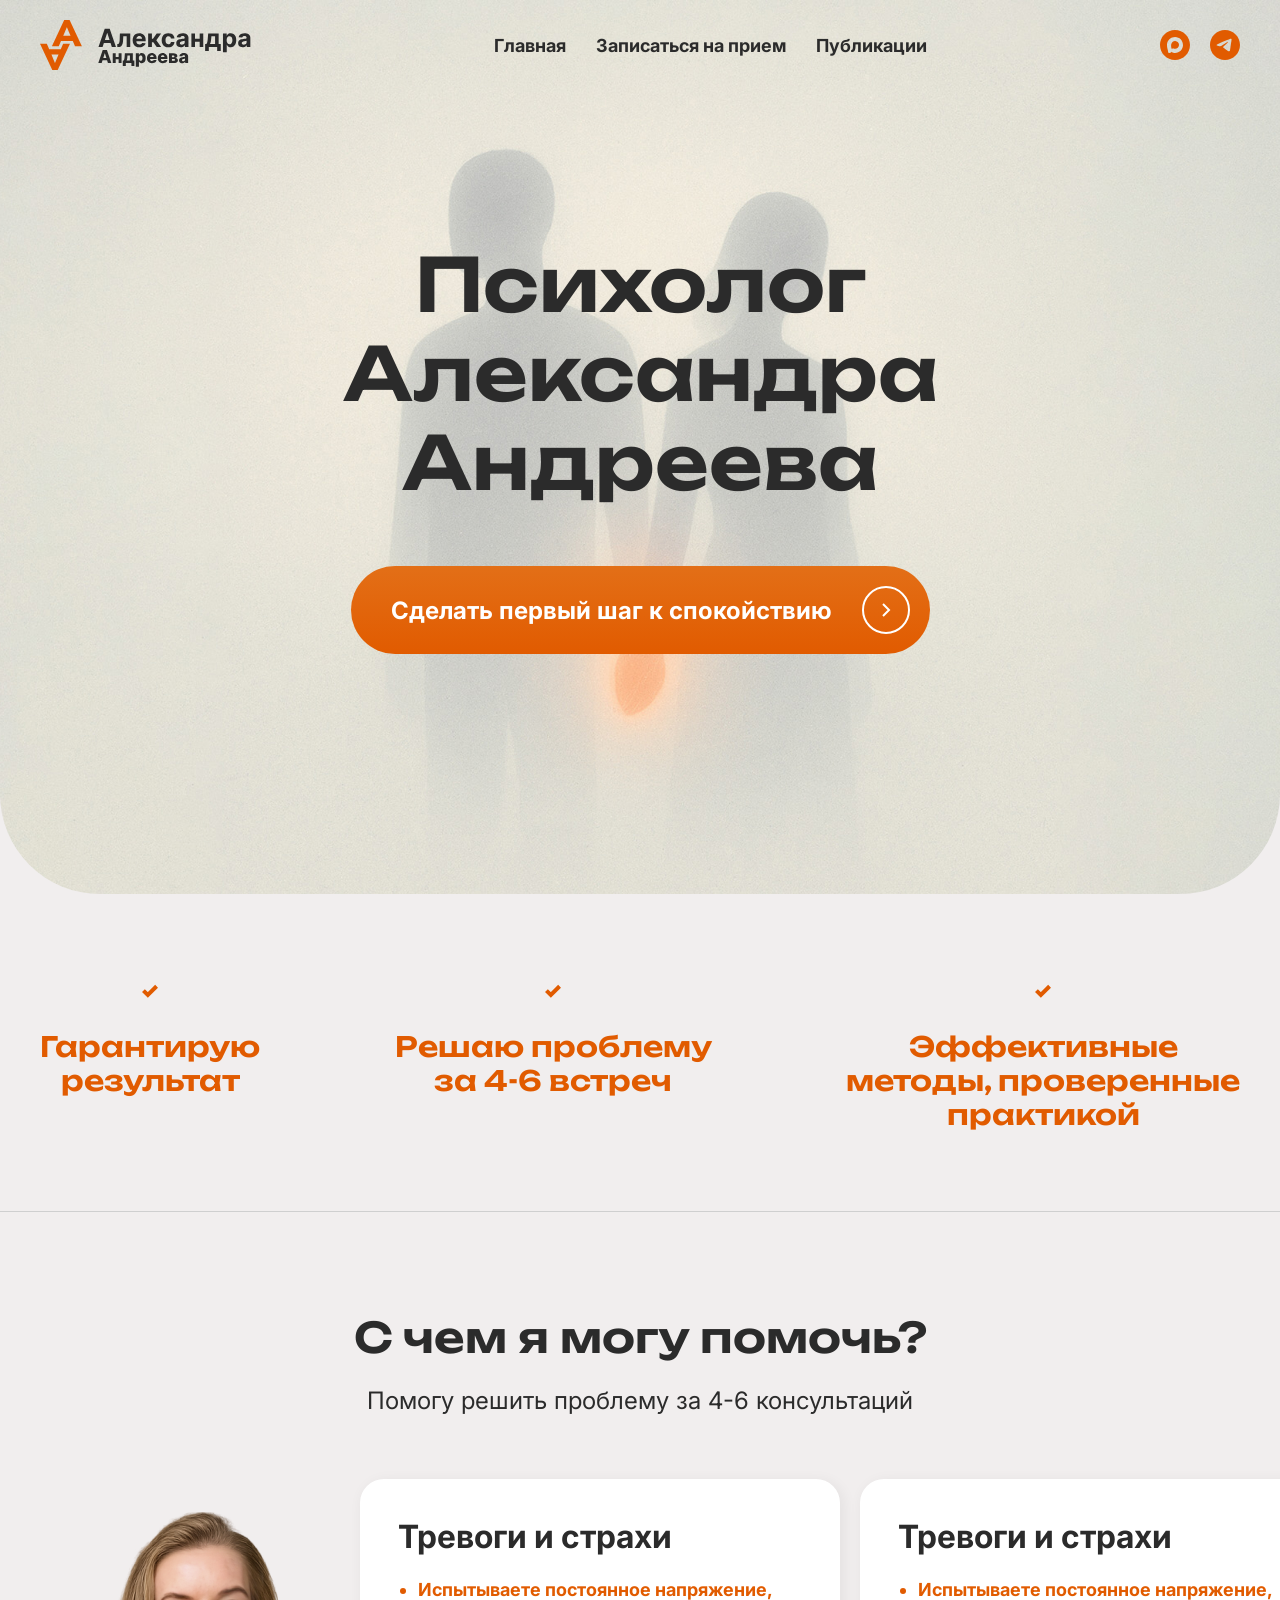
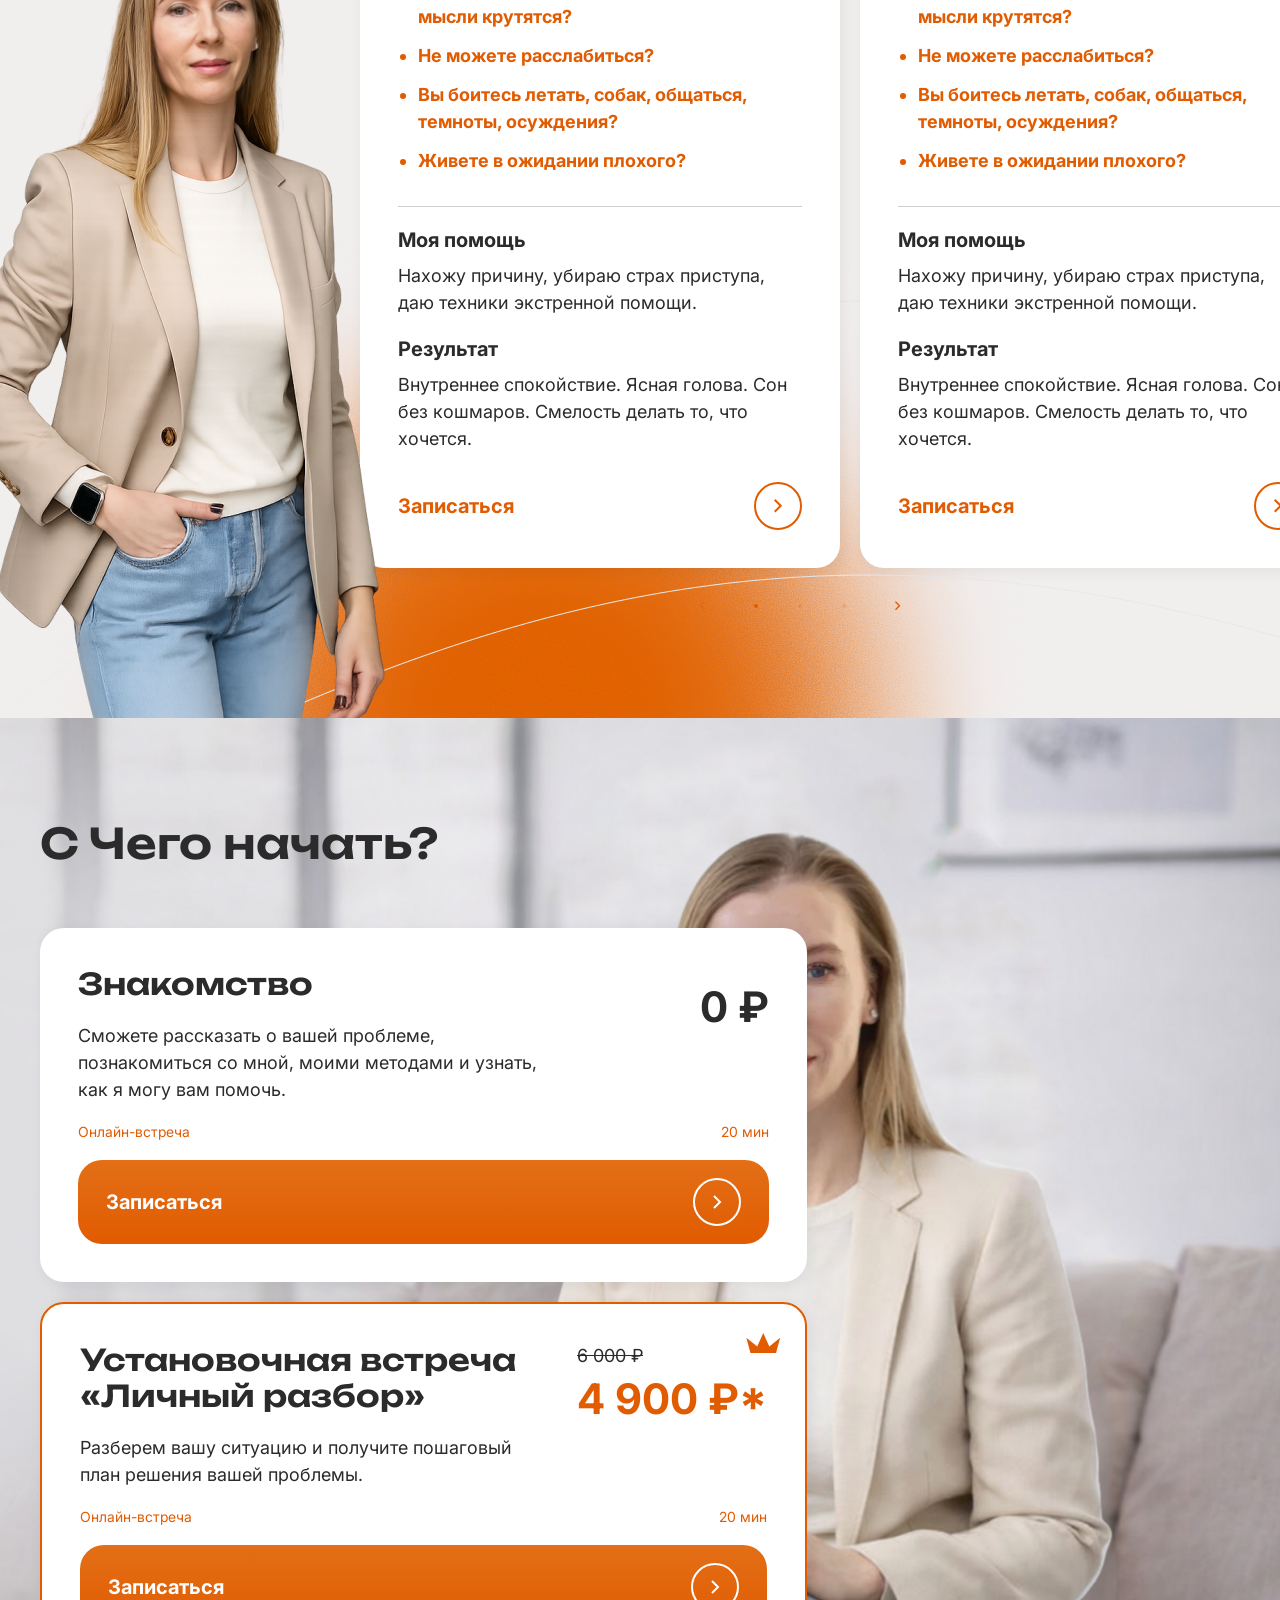
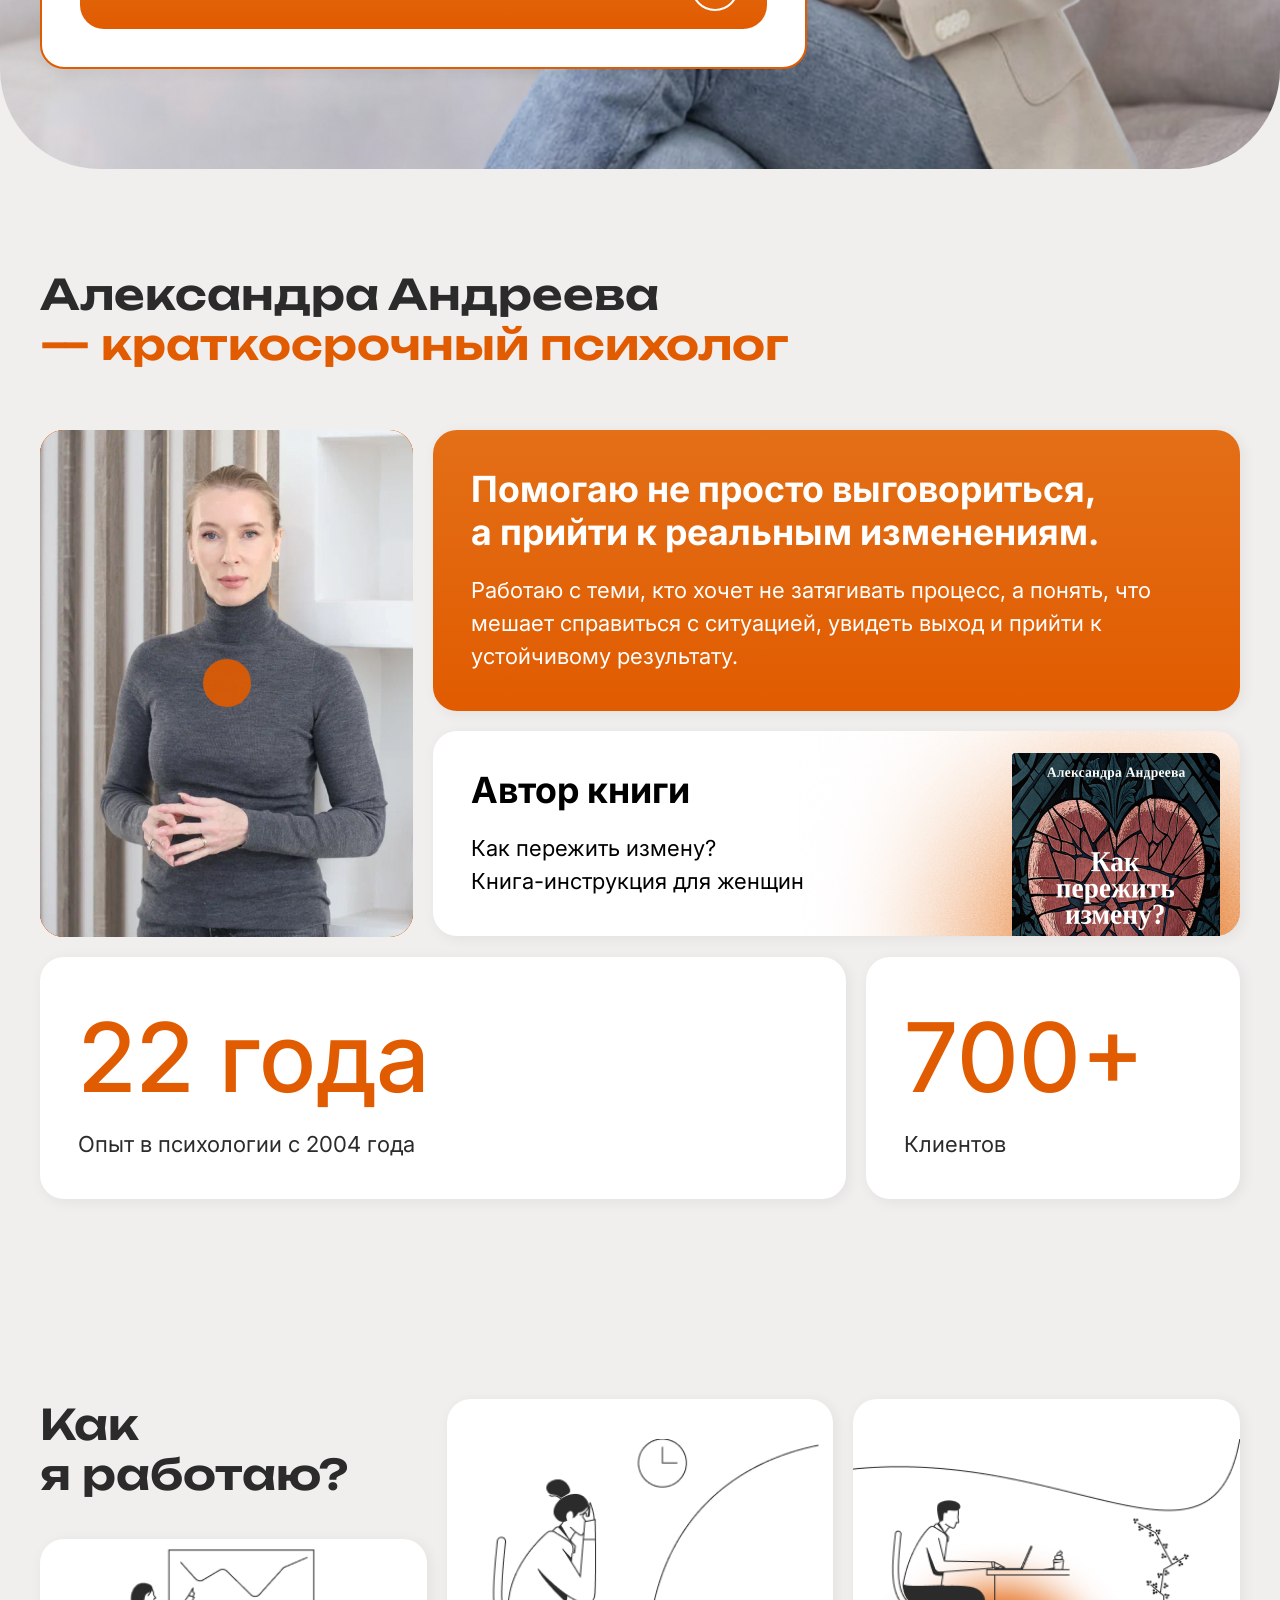
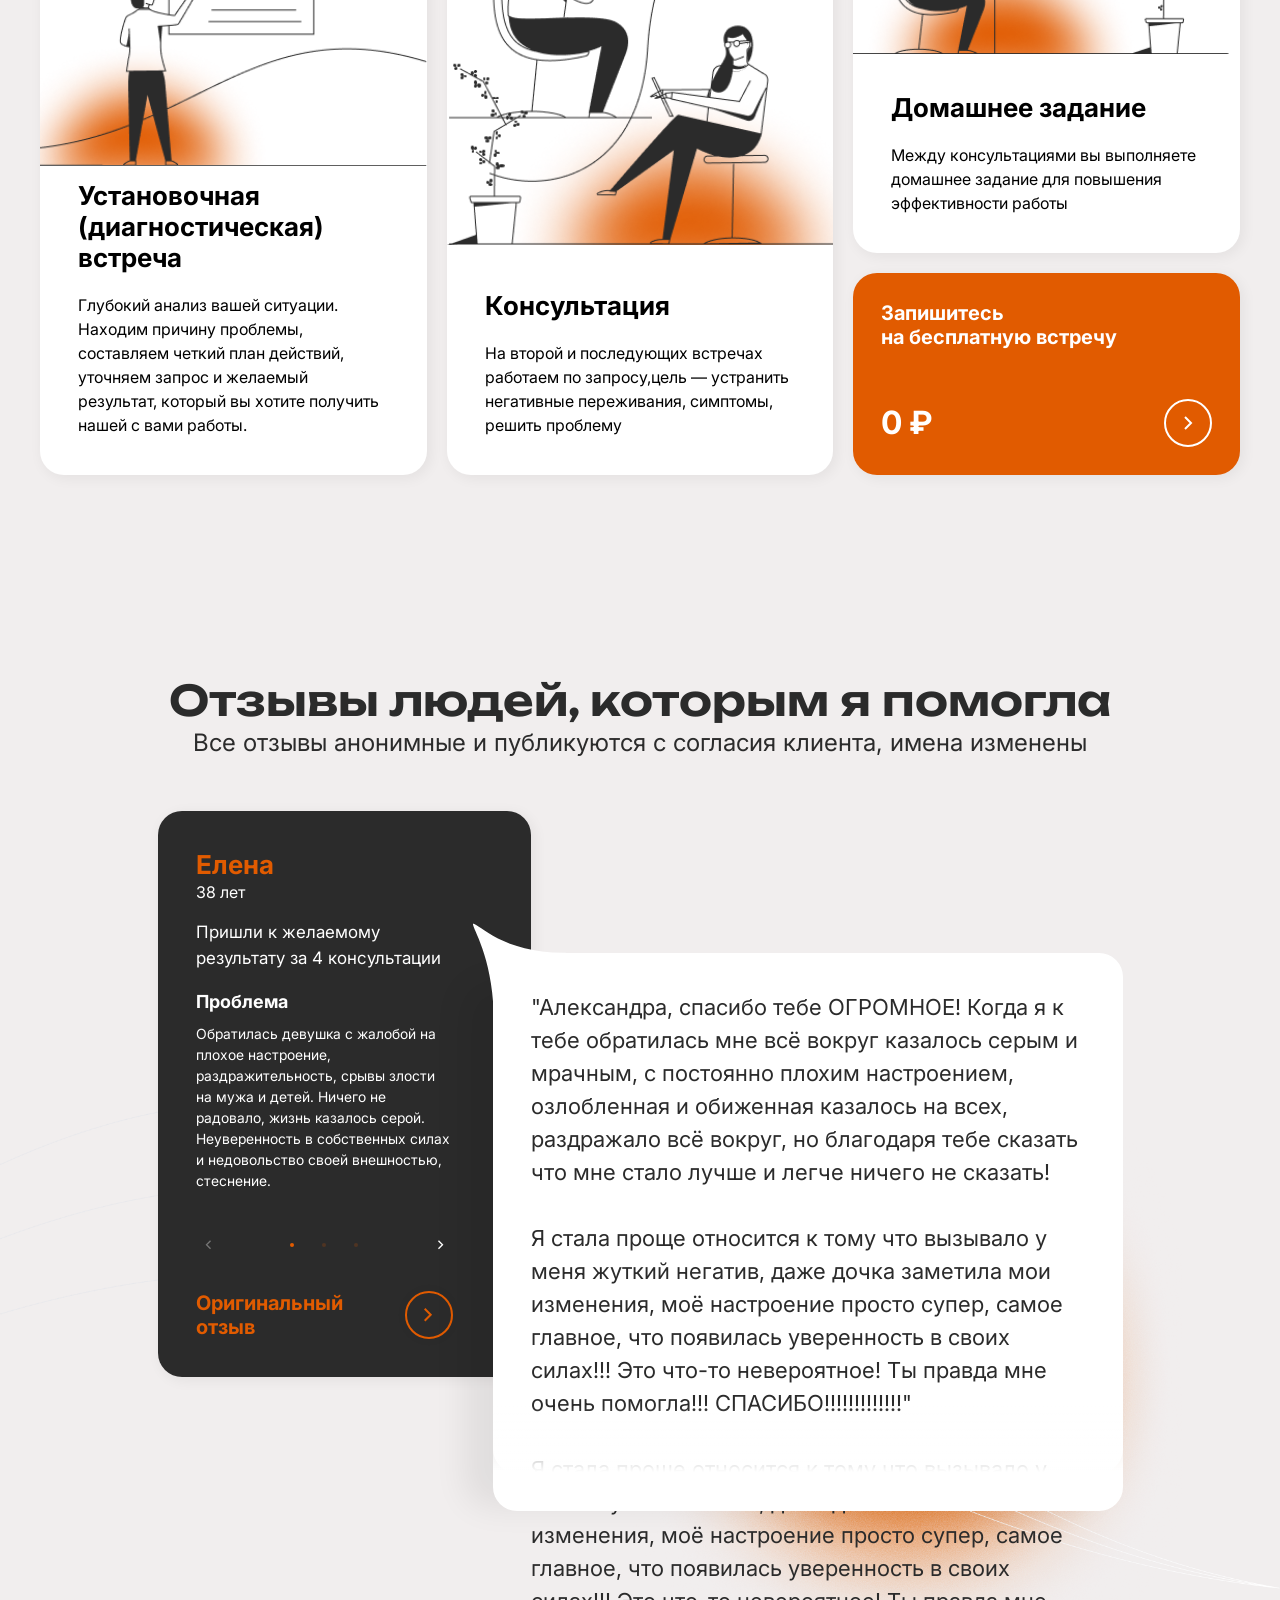
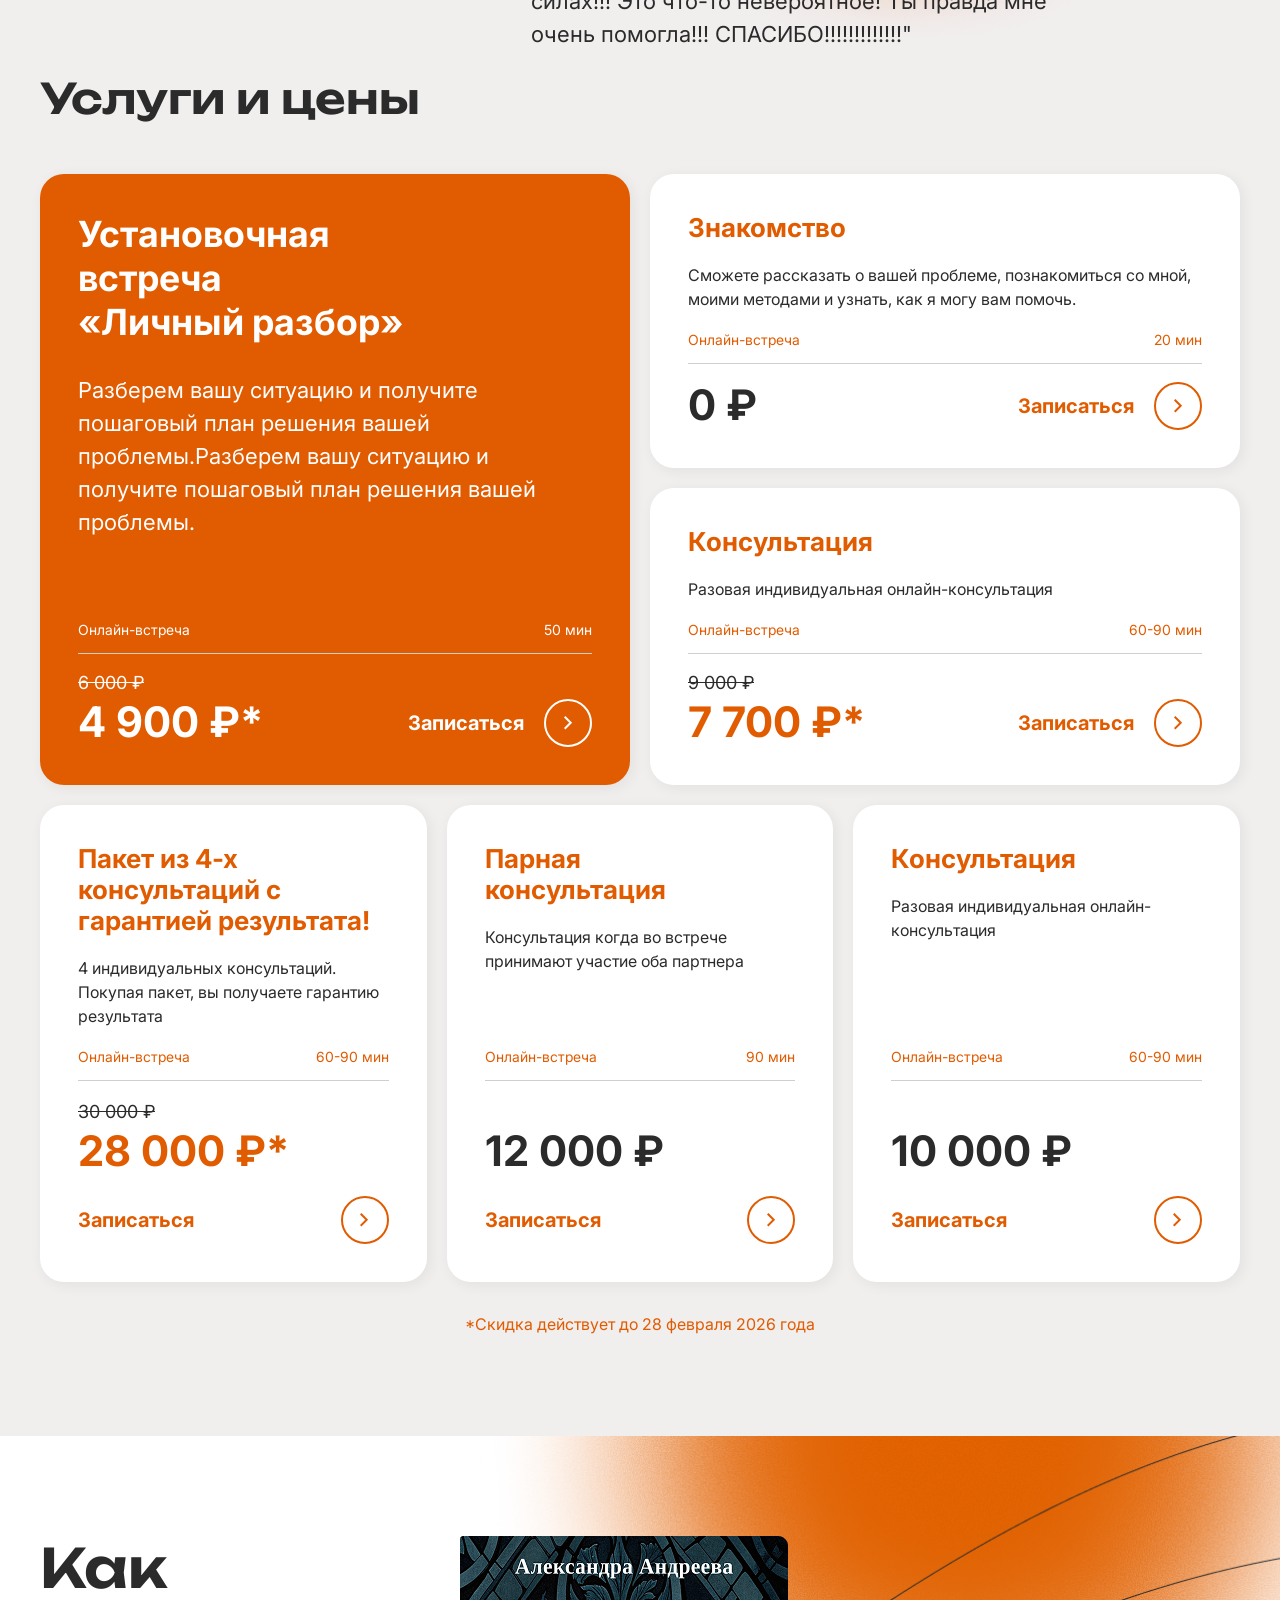
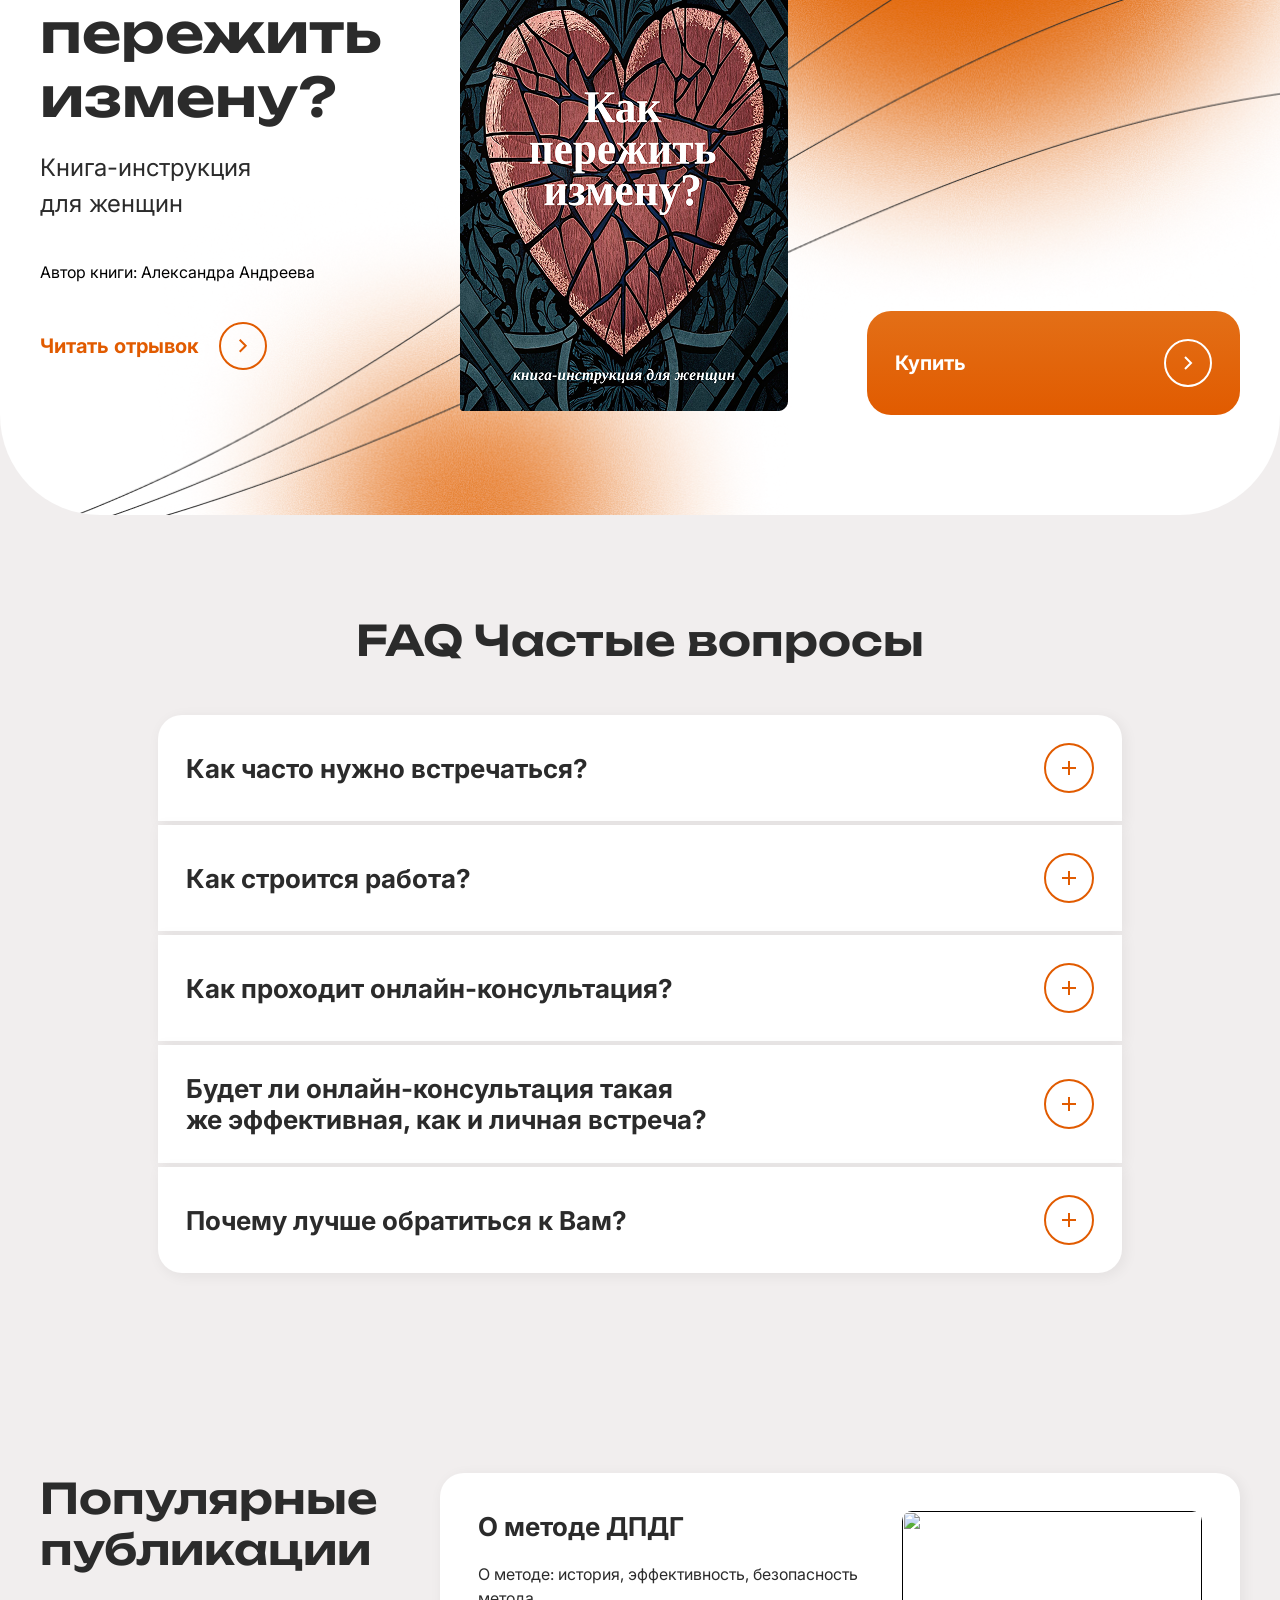
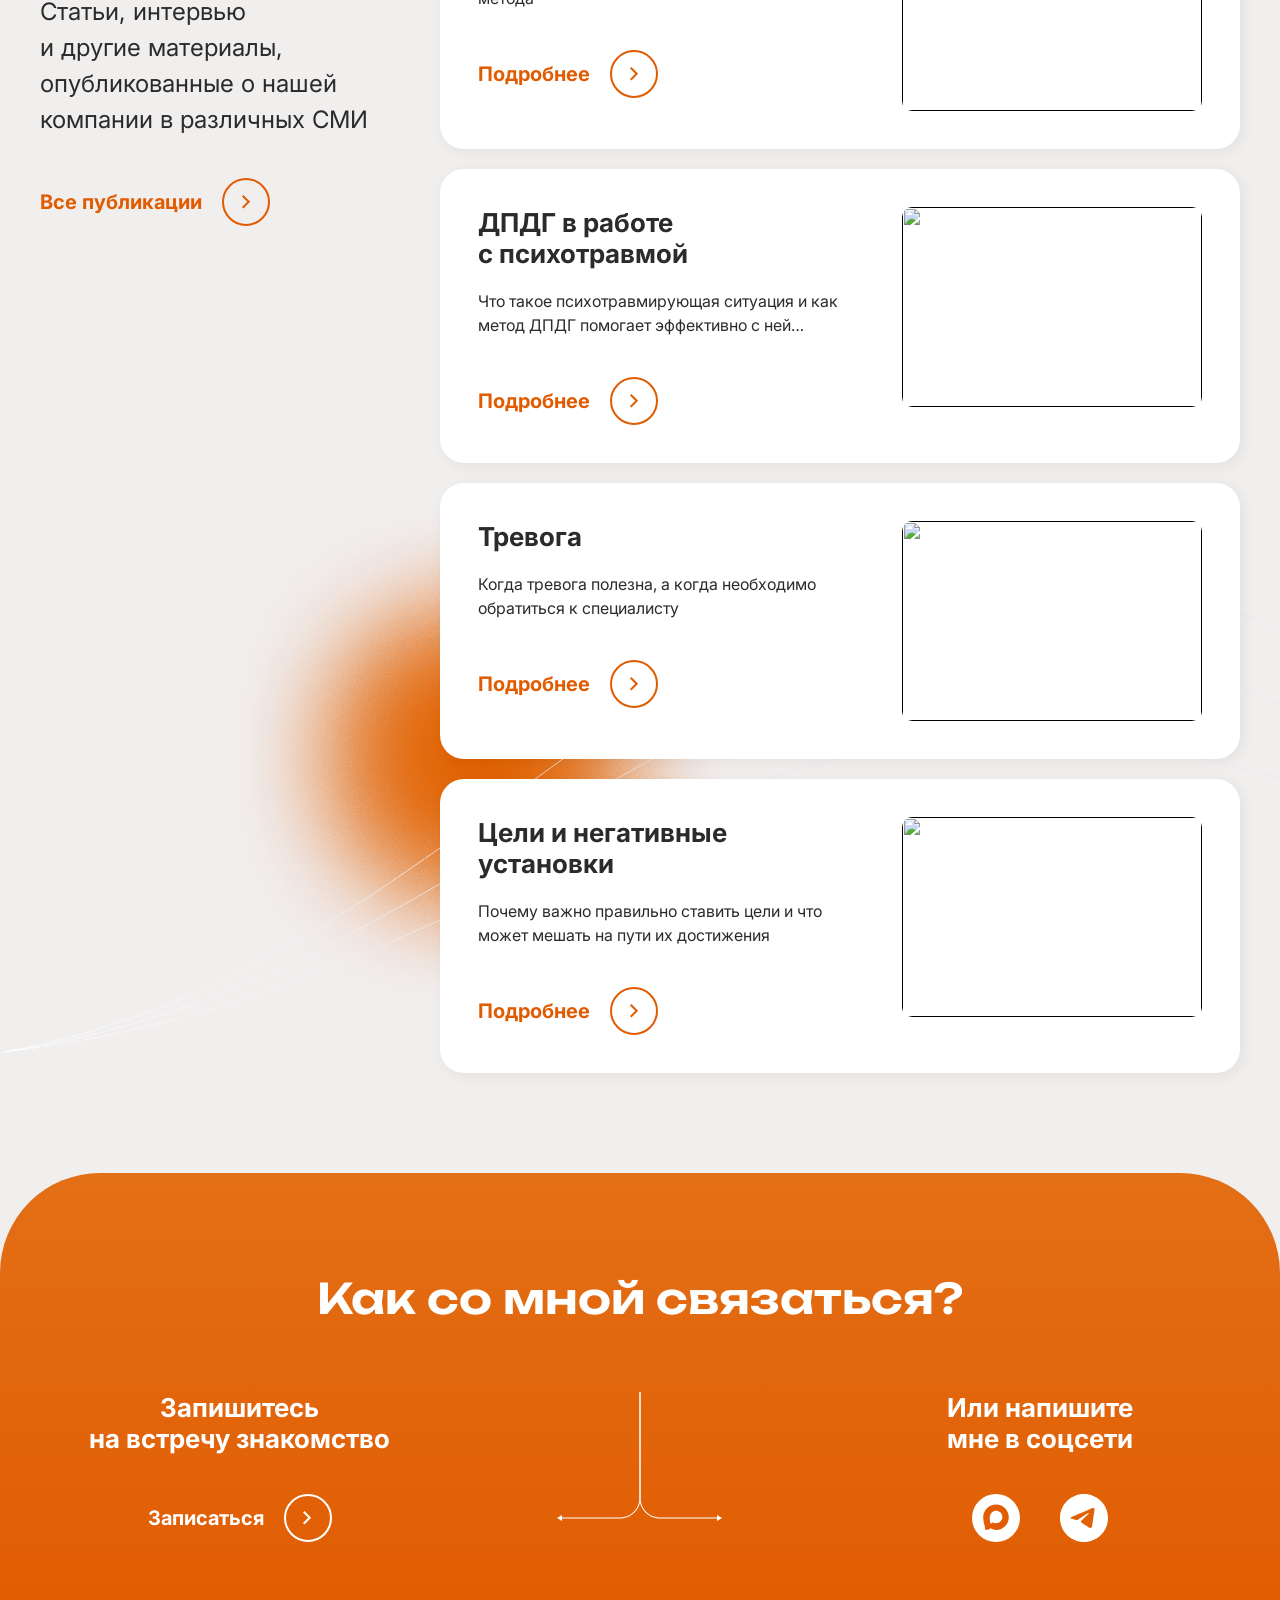
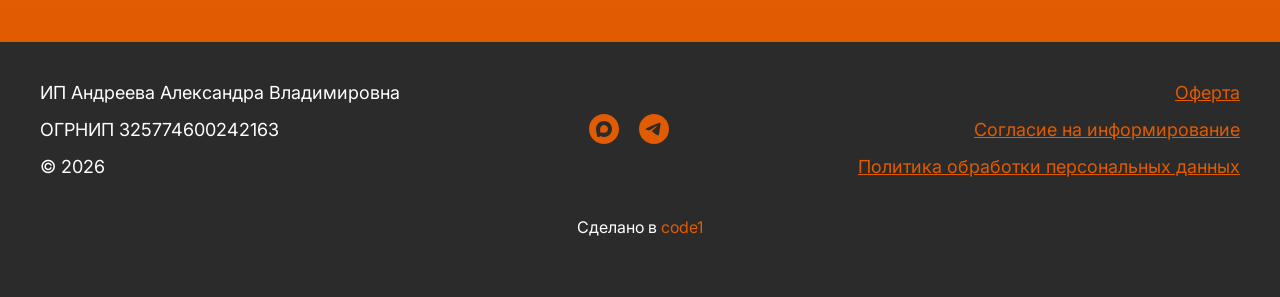
==== index.html @ bd951f54 "!" ====
<!DOCTYPE html>
<html lang="ru">

<head>
    <meta charset="UTF-8">
    <meta name="viewport" content="width=device-width, initial-scale=1.0">
    <title>Document</title>

    <link rel="preload" href="./fonts/Inter_18pt-Regular.woff2" as="font" type="font/woff2" crossorigin>
    <link rel="preload" href="./fonts/Inter_18pt-Medium.woff2" as="font" type="font/woff2" crossorigin>
    <link rel="preload" href="./fonts/Inter_18pt-Bold.woff2" as="font" type="font/woff2" crossorigin>
    <link rel="preload" href="./fonts/Inter_18pt-ExtraBold.woff2" as="font" type="font/woff2" crossorigin>
    <link rel="preload" href="./fonts/Unbounded-SemiBold.woff2" as="font" type="font/woff2" crossorigin>
    <link rel="stylesheet"
        href="https://cdnjs.cloudflare.com/ajax/libs/overlayscrollbars/2.12.0/styles/overlayscrollbars.min.css"
        integrity="sha512-2WP3kcyJFX2VpAZsV7UOpbLjGS62iunKpT+kgn72tzNGnP7mSGoVl1u5AWzi59xeOaY+N62Cldi4qNR1Ug1NQg=="
        crossorigin="anonymous" referrerpolicy="no-referrer" />
    <link rel="stylesheet" href="./css/swiper-bundle.css">
    <link rel="stylesheet" href="./css/plyr.css">
    <link rel="stylesheet" href="./css/main.min.css">

</head>

<body>
    <header class="header">
        <div class="container">
            <div class="header__wrapper">
                <a href="/" class="header__logo">
                    <img src="./img/logo.svg" alt="">
                </a>
                <nav class="header__nav">
                    <a href="" class="nav-link">Главная</a>
                    <a href="" class="nav-link">Записаться на прием</a>
                    <a href="" class="nav-link">Публикации</a>
                </nav>
                <div class="header__socials">
                    <a href="#" class="header__social" name="max">
                        <svg width="30" height="30" viewBox="0 0 30 30" fill="none" xmlns="http://www.w3.org/2000/svg">
                            <path
                                d="M15 0C23.2843 0 30 6.71573 30 15C30 23.2843 23.2843 30 15 30C6.71573 30 0 23.2843 0 15C0 6.71573 6.71573 0 15 0ZM15.1309 7C10.7202 7.00003 7.00021 10.4243 7 14.9775C7 16.8871 7.3485 18.2017 7.66211 19.3828C7.91811 20.347 8.15131 21.2226 8.15137 22.2617C8.25779 23.5884 10.5804 22.9065 11.4883 21.9346C11.5562 21.8619 11.668 21.8468 11.749 21.9043C12.9281 22.7423 13.6619 22.9561 15.1729 22.9561C19.4317 22.9559 22.9998 19.4527 23 15.0225C23 10.592 19.5417 7 15.1309 7ZM15.2549 10.9482C17.4036 11.0615 19.1212 12.9463 19.0088 15.1035C18.8962 17.2609 16.9917 18.9491 14.8428 18.8359C14.1894 18.8015 13.5967 18.5605 13.0732 18.2393C12.9992 18.1938 12.903 18.2039 12.8398 18.2637C12.5039 18.5816 12.0424 18.9359 11.8506 18.8867C11.3982 18.7706 10.8697 16.4679 11.168 14.5781C11.5282 12.296 13.1617 10.838 15.2549 10.9482Z"
                                fill="#E15B00" />
                        </svg>

                    </a>
                    <a href="#" class="header__social" name="telegram">
                        <svg width="30" height="30" viewBox="0 0 30 30" fill="none" xmlns="http://www.w3.org/2000/svg">
                            <g clip-path="url(#clip0_163_49)">
                                <path fill-rule="evenodd" clip-rule="evenodd"
                                    d="M15 30C23.2842 30 30 23.2842 30 15C30 6.7158 23.2842 0 15 0C6.7158 0 0 6.7158 0 15C0 23.2842 6.7158 30 15 30ZM21.5931 9.5832C21.7089 8.2692 20.3211 8.8104 20.3211 8.8104C19.2966 9.2346 18.24 9.6654 17.172 10.101C13.86 11.4519 10.4388 12.8475 7.5243 14.2212C5.9439 14.8008 6.8691 15.3804 6.8691 15.3804L9.3744 16.1535C10.5309 16.5015 11.1474 16.1148 11.1474 16.1148L16.5438 12.4434C18.471 11.1294 18.0084 12.2115 17.5458 12.6753L13.4988 16.5399C12.882 17.0811 13.1904 17.5449 13.4601 17.7768C14.2251 18.4515 16.1061 19.686 16.9272 20.2248C17.1408 20.3649 17.2827 20.4582 17.3148 20.4822C17.5074 20.6367 18.5481 21.3324 19.242 21.1779C19.9359 21.0231 20.013 20.1342 20.013 20.1342L20.9379 14.0664C21.0765 13.0131 21.2358 12.0006 21.363 11.1918C21.483 10.428 21.5745 9.8463 21.5931 9.5832Z"
                                    fill="#E15B00" />
                            </g>
                            <defs>
                                <clipPath id="clip0_163_49">
                                    <rect width="30" height="30" fill="white" />
                                </clipPath>
                            </defs>
                        </svg>

                    </a>
                </div>
            </div>
        </div>
    </header>
    <main class="main">
        <section class="main-screen">
            <div class="main-screen__video">
                <video autoplay muted loop playsinline poster="./img/main-video-poster.jpg">
                    <source src="./files/large.mp4" type="video/mp4">
                    Ваш браузер не поддерживает HTML5 видео.
                </video>
            </div>
            <div class="container">
                <div class="main-screen__wrapper">
                    <h1>
                        Психолог <br>Александра <br>Андреева
                    </h1>
                    <a href="#" class="btn">
                        <span>Сделать первый шаг к спокойствию</span>
                        <span class="btn-ico">
                            <svg width="48" height="48" viewBox="0 0 48 48" fill="none"
                                xmlns="http://www.w3.org/2000/svg">
                                <rect x="1" y="1" width="46" height="46" rx="23" stroke="white" stroke-width="2" />
                                <path d="M21 18L27 24L21 30" stroke="white" stroke-width="2" />
                            </svg>

                        </span>
                    </a>
                </div>
            </div>
        </section>
        <section class="advantages">
            <div class="container">
                <ul class="advantages-list">
                    <li class="list-item">
                        Гарантирую <br>результат
                    </li>
                    <li class="list-item">
                        Решаю проблему <br>за 4-6 встреч
                    </li>
                    <li class="list-item">
                        Эффективные <br>методы, проверенные <br> практикой
                    </li>
                </ul>
            </div>
        </section>
        <section class="help-with">
            <div class="container">
                <h2 class="section-title">С чем я могу помочь?</h2>
                <span class="section-descr">Помогу решить проблему за 4-6 консультаций</span>
                <div class="cards-slider swiper">
                    <div class="help-with__image">
                        <img src="./img/help-with-image.png" alt="">
                    </div>
                    <div class="swiper-wrapper">
                        <div class="swiper-slide cards-slide">
                            <h4 class="cards-slide__title">Тревоги и страхи</h4>
                            <ul class="cards-slide__list">
                                <li class="list-item">Испытываете постоянное напряжение, мысли крутятся?</li>
                                <li class="list-item">Не можете расслабиться?</li>
                                <li class="list-item">Вы боитесь летать, собак, общаться, темноты, осуждения?</li>
                                <li class="list-item">Живете в ожидании плохого?</li>
                            </ul>
                            <div class="cards-slide__bottom">
                                <div>
                                    <h5 class="cards-slide__subtitle">Моя помощь</h5>
                                    <p>Нахожу причину, убираю страх приступа, даю техники экстренной помощи.</p>
                                </div>
                                <div>
                                    <h5 class="cards-slide__subtitle">Результат</h5>
                                    <p>Внутреннее спокойствие. Ясная голова. Сон без кошмаров. Смелость делать то, что
                                        хочется.
                                    </p>
                                </div>
                            </div>
                            <a href="#" class="cards-slide__action">
                                <span>Записаться</span>
                                <span class="ico"><svg width="9" height="14" viewBox="0 0 9 14" fill="none"
                                        xmlns="http://www.w3.org/2000/svg">
                                        <path d="M0.707154 0.707031L6.70715 6.70704L0.707156 12.707" stroke="#E15B00"
                                            stroke-width="2" />
                                    </svg>
                                </span>
                            </a>
                        </div>
                        <div class="swiper-slide cards-slide">
                            <h4 class="cards-slide__title">Тревоги и страхи</h4>
                            <ul class="cards-slide__list">
                                <li class="list-item">Испытываете постоянное напряжение, мысли крутятся?</li>
                                <li class="list-item">Не можете расслабиться?</li>
                                <li class="list-item">Вы боитесь летать, собак, общаться, темноты, осуждения?</li>
                                <li class="list-item">Живете в ожидании плохого?</li>
                            </ul>
                            <div class="cards-slide__bottom">
                                <div>
                                    <h5 class="cards-slide__subtitle">Моя помощь</h5>
                                    <p>Нахожу причину, убираю страх приступа, даю техники экстренной помощи.</p>
                                </div>
                                <div>
                                    <h5 class="cards-slide__subtitle">Результат</h5>
                                    <p>Внутреннее спокойствие. Ясная голова. Сон без кошмаров. Смелость делать то, что
                                        хочется.
                                    </p>
                                </div>
                            </div>
                            <a href="#" class="cards-slide__action">
                                <span>Записаться</span>
                                <span class="ico"><svg width="9" height="14" viewBox="0 0 9 14" fill="none"
                                        xmlns="http://www.w3.org/2000/svg">
                                        <path d="M0.707154 0.707031L6.70715 6.70704L0.707156 12.707" stroke="#E15B00"
                                            stroke-width="2" />
                                    </svg>
                                </span>
                            </a>
                        </div>
                        <div class="swiper-slide cards-slide">
                            <h4 class="cards-slide__title">Тревоги и страхи</h4>
                            <ul class="cards-slide__list">
                                <li class="list-item">Испытываете постоянное напряжение, мысли крутятся?</li>
                                <li class="list-item">Не можете расслабиться?</li>
                                <li class="list-item">Вы боитесь летать, собак, общаться, темноты, осуждения?</li>
                                <li class="list-item">Живете в ожидании плохого?</li>
                            </ul>
                            <div class="cards-slide__bottom">
                                <div>
                                    <h5 class="cards-slide__subtitle">Моя помощь</h5>
                                    <p>Нахожу причину, убираю страх приступа, даю техники экстренной помощи.</p>
                                </div>
                                <div>
                                    <h5 class="cards-slide__subtitle">Результат</h5>
                                    <p>Внутреннее спокойствие. Ясная голова. Сон без кошмаров. Смелость делать то, что
                                        хочется.
                                    </p>
                                </div>
                            </div>
                            <a href="#" class="cards-slide__action">
                                <span>Записаться</span>
                                <span class="ico"><svg width="9" height="14" viewBox="0 0 9 14" fill="none"
                                        xmlns="http://www.w3.org/2000/svg">
                                        <path d="M0.707154 0.707031L6.70715 6.70704L0.707156 12.707" stroke="#E15B00"
                                            stroke-width="2" />
                                    </svg>
                                </span>
                            </a>
                        </div>


                    </div>
                    <div class="cards-nav">
                        <div class="swiper-button-prev"></div>
                        <div class="swiper-pagination"></div>
                        <div class="swiper-button-next"></div>
                    </div>

                </div>
            </div>
        </section>
        <section class="services">
            <div class="container">
                <h2 class="section-title">С Чего начать?</h2>
                <div class="services__blocks">
                    <div class="service">
                        <div class="service__head">
                            <div class="service__content">
                                <h4>Знакомство</h4>
                                <p>
                                    Сможете рассказать о вашей проблеме,<br>
                                    познакомиться со мной, моими методами и узнать, <br>
                                    как я могу вам помочь.
                                </p>
                            </div>
                            <div class="service__price">0 ₽</div>
                        </div>
                        <div class="service__body">
                            <span>Онлайн-встреча</span>
                            <span>20 мин</span>
                        </div>
                        <a href="#" class="btn">
                            <span>Записаться</span>
                            <span class="btn-ico">
                                <svg width="48" height="48" viewBox="0 0 48 48" fill="none"
                                    xmlns="http://www.w3.org/2000/svg">
                                    <rect x="1" y="1" width="46" height="46" rx="23" stroke="white" stroke-width="2">
                                    </rect>
                                    <path d="M21 18L27 24L21 30" stroke="white" stroke-width="2"></path>
                                </svg>
                            </span>
                        </a>
                    </div>

                    <div class="service sale-service">
                        <div class="service__head">
                            <div class="service__content">
                                <h4>Установочная встреча <br> «Личный разбор»</h4>
                                <p>
                                    Разберем вашу ситуацию и получите пошаговый <br> план решения вашей проблемы.
                                </p>
                            </div>
                            <div class="service__price sale-price">
                                <span>6 000 ₽</span>
                                <span>4 900 ₽*</span>
                            </div>
                        </div>
                        <div class="service__body">
                            <span>Онлайн-встреча</span>
                            <span>20 мин</span>
                        </div>
                        <a href="#" class="btn">
                            <span>Записаться</span>
                            <span class="btn-ico">
                                <svg width="48" height="48" viewBox="0 0 48 48" fill="none"
                                    xmlns="http://www.w3.org/2000/svg">
                                    <rect x="1" y="1" width="46" height="46" rx="23" stroke="white" stroke-width="2">
                                    </rect>
                                    <path d="M21 18L27 24L21 30" stroke="white" stroke-width="2"></path>
                                </svg>
                            </span>
                        </a>
                    </div>
                </div>
            </div>
        </section>
        <section class="author-section">
            <div class="container">
                <h2 class="section-title">
                    Александра Андреева <br>
                    <span>— краткосрочный психолог</span>
                </h2>
                <div class="author-section__content">
                    <div class="author-section__top">
                        <div class="author-section__top-left">
                            <video id="player" playsinline data-poster="./img/person-video-poster.jpg">
                                <source src="./files/large.mp4" type="video/mp4" />
                            </video>
                        </div>
                        <div class="author-section__top-right">
                            <div class="top-right__block info-card">
                                <h3>Помогаю не просто выговориться, <br>а прийти к реальным изменениям.</h3>
                                <p>Работаю с теми, кто хочет не затягивать процесс, а
                                    понять, что мешает справиться с ситуацией, увидеть выход и прийти к устойчивому
                                    результату.</p>
                            </div>
                            <div class="top-right__block book-card">
                                <h3>Автор книги</h3>
                                <p>Как пережить измену?<br> Книга-инструкция для женщин</p>
                                <div class="book-image">
                                    <img src="./img/book-plate.png" alt="">
                                </div>
                            </div>
                        </div>
                    </div>
                    <div class="author-section__bottom">
                        <div class="bottom-card">
                            <div class="large-num">22 года</div>
                            <div class="descr">Опыт в психологии с 2004 года</div>
                        </div>
                        <div class="bottom-card">
                            <div class="large-num">700+</div>
                            <div class="descr">Клиентов</div>
                        </div>
                    </div>
                </div>
            </div>
        </section>
        <section class="how-it-work">
            <div class="container">
                <div class="how-it-work__wrapper">
                    <div class="coll">
                        <h2 class="section-title">
                            Как <br> я работаю?
                        </h2>
                        <div class="coll-block">
                            <div class="coll-block__image">
                                <img src="./img/coll-image-1.png" alt="">
                            </div>
                            <div class="coll-block__body">
                                <div class="coll-block__title">
                                    Установочная <br> (диагностическая) встреча
                                </div>
                                <div class="coll-block__descr">Глубокий анализ вашей ситуации. Находим причину проблемы,
                                    составляем четкий план действий, уточняем запрос и желаемый результат, который вы
                                    хотите
                                    получить нашей с вами работы.</div>
                            </div>
                        </div>
                    </div>
                    <div class="coll">
                        <div class="coll-block">
                            <div class="coll-block__image">
                                <img src="./img/coll-image-2.png" alt="">
                            </div>
                            <div class="coll-block__body">
                                <div class="coll-block__title">Консультация</div>
                                <div class="coll-block__descr">На второй и последующих встречах работаем по запросу,цель
                                    —
                                    устранить негативные переживания, симптомы, решить проблему </div>
                            </div>
                        </div>
                    </div>
                    <div class="coll">
                        <div class="coll-block">
                            <div class="coll-block__image">
                                <img src="./img/coll-image-3.png" alt="">
                            </div>
                            <div class="coll-block__body">
                                <div class="coll-block__title">Домашнее задание</div>
                                <div class="coll-block__descr">Между консультациями вы выполняете домашнее задание для
                                    повышения эффективности работы</div>
                            </div>
                        </div>

                        <div class="coll-block coll-block__action">
                            <h4>Запишитесь <br> на бесплатную встречу</h4>
                            <div class="action__footer">
                                <div class="num">0 ₽</div>
                                <a href="#" class="action__btn"></a>
                            </div>
                        </div>
                    </div>
                </div>
            </div>
        </section>
        <section class="reviews">
            <div class="container">
                <h2 class="section-title">Отзывы людей, которым я помогла</h2>
                <span class="section-descr">Все отзывы анонимные и публикуются с согласия клиента, имена изменены</span>
                <div class="reviews__content">
                    <div class="reviews-main-slider swiper">
                        <div class="swiper-wrapper">
                            <div class="swiper-slide review-slide">
                                <div class="review-slide__body">
                                    <div class="review-slide__name">Елена</div>
                                    <div class="review-slide__age">38 лет</div>
                                    <div class="review-slide__res">
                                        Пришли к желаемому результату за 4 консультации
                                    </div>
                                    <div class="review-slide__subtitle">Проблема</div>
                                    <div class="review-slide__info">Обратилась девушка с жалобой на плохое настроение,
                                        раздражительность, срывы злости на мужа и детей. Ничего не радовало, жизнь
                                        казалось
                                        серой. Неуверенность в собственных силах и недовольство своей внешностью,
                                        стеснение.
                                    </div>
                                </div>
                                <div class="review-slide__footer">
                                    <span>Оригинальный отзыв</span>
                                    <span class="ico">
                                        <svg width="9" height="14" viewBox="0 0 9 14" fill="none"
                                            xmlns="http://www.w3.org/2000/svg">
                                            <path d="M0.707093 0.707031L6.70709 6.70704L0.707095 12.707"
                                                stroke="#E15B00" stroke-width="2" />
                                        </svg>
                                    </span>
                                </div>
                            </div>
                            <div class="swiper-slide review-slide">
                                <div class="review-slide__body">
                                    <div class="review-slide__name">Елена2</div>
                                    <div class="review-slide__age">382 лет</div>
                                    <div class="review-slide__res">
                                        Пришли к желаемому результату за 13 консультации
                                    </div>
                                    <div class="review-slide__subtitle">Проблема</div>
                                    <div class="review-slide__info">Обратилась девушка с жалобой на плохое настроение,
                                        раздражительность, срывы злости на мужа и детей. Ничего не радовало, жизнь
                                        казалось
                                        серой. Неуверенность в собственныхрой. Неуверенность в собственныхрой.
                                        Неуверенность
                                        в собственныхрой. Неуверенность в собственных силах и недовольство своей
                                        внешностью,
                                        стеснение.
                                    </div>
                                </div>
                                <div class="review-slide__footer">
                                    <span>Оригинальный отзыв</span>
                                    <span class="ico">
                                        <svg width="9" height="14" viewBox="0 0 9 14" fill="none"
                                            xmlns="http://www.w3.org/2000/svg">
                                            <path d="M0.707093 0.707031L6.70709 6.70704L0.707095 12.707"
                                                stroke="#E15B00" stroke-width="2" />
                                        </svg>
                                    </span>
                                </div>
                            </div>
                            <div class="swiper-slide review-slide">
                                <div class="review-slide__body">
                                    <div class="review-slide__name">Елена3</div>
                                    <div class="review-slide__age">1 лет</div>
                                    <div class="review-slide__res">
                                        Пришли к желаемому результату за 13 консультации за 13 консультации за 13
                                        консультации
                                    </div>
                                    <div class="review-slide__subtitle">Проблема</div>
                                    <div class="review-slide__info">Обратилась девушка с жалобой на плохое настроение,
                                        раздражительность, срывы злост
                                    </div>
                                </div>
                                <div class="review-slide__footer">
                                    <span>Оригинальный отзыв</span>
                                    <span class="ico">
                                        <svg width="9" height="14" viewBox="0 0 9 14" fill="none"
                                            xmlns="http://www.w3.org/2000/svg">
                                            <path d="M0.707093 0.707031L6.70709 6.70704L0.707095 12.707"
                                                stroke="#E15B00" stroke-width="2" />
                                        </svg>
                                    </span>
                                </div>
                            </div>
                        </div>
                        <div class="cards-nav">
                            <div class="swiper-button-prev"></div>
                            <div class="swiper-pagination"></div>
                            <div class="swiper-button-next"></div>
                        </div>
                    </div>
                    <div class="reviews-second-slider swiper">
                        <div class="swiper-wrapper">
                            <div class="swiper-slide review-text">
                                <div class="review-text__inner">
                                    "Александра, спасибо тебе ОГРОМНОЕ! Когда я к тебе обратилась мне всё вокруг
                                    казалось
                                    серым и мрачным, с постоянно плохим настроением, озлобленная и обиженная казалось на
                                    всех, раздражало всё вокруг, но благодаря тебе сказать что мне стало лучше и легче
                                    ничего не сказать!
                                    <br>
                                    <br>
                                    Я стала проще относится к тому что вызывало у меня жуткий негатив, даже дочка
                                    заметила
                                    мои изменения, моё настроение просто супер, самое главное, что появилась уверенность
                                    в
                                    своих силах!!! Это что-то невероятное! Ты правда мне очень помогла!!!
                                    СПАСИБО!!!!!!!!!!!!!"
                                    <br>
                                    <br>
                                    Я стала проще относится к тому что вызывало у меня жуткий негатив, даже дочка
                                    заметила
                                    мои изменения, моё настроение просто супер, самое главное, что появилась уверенность
                                    в
                                    своих силах!!! Это что-то невероятное! Ты правда мне очень помогла!!!
                                    СПАСИБО!!!!!!!!!!!!!"
                                </div>
                            </div>
                            <div class="swiper-slide review-text">
                                <div class="review-text__inner">
                                    Lorem ipsum dolor sit amet, consectetur adipisicing elit. Voluptatum odit a saepe
                                    ullam ad dolorem consequuntur explicabo aut impedit totam libero earum cupiditate
                                    possimus ex vel ducimus, nulla repellat corporis!
                                    <br>
                                    <br>
                                    Lorem ipsum dolor sit amet, consectetur adipisicing elit. Voluptatum odit a saepe
                                    ullam ad dolorem consequuntur explicabo aut impedit totam libero earum cupiditate
                                    possimus ex vel ducimus, nulla repellat corporis!
                                    <br>
                                    <br>
                                    Lorem ipsum dolor sit amet, consectetur adipisicing elit. Voluptatum odit a saepe
                                    ullam ad dolorem consequuntur explicabo aut impedit totam libero earum cupiditate
                                    possimus ex vel ducimus, nulla repellat corporis!
                                    <br>
                                    <br>
                                    Lorem ipsum dolor sit amet, consectetur adipisicing elit. Voluptatum odit a saepe
                                    ullam ad dolorem consequuntur explicabo aut impedit totam libero earum cupiditate
                                    possimus ex vel ducimus, nulla repellat corporis!
                                </div>
                            </div>
                            <div class="swiper-slide review-text">
                                <div class="review-text__inner">
                                    Далеко-далеко за словесными горами в стране гласных, и согласных живут рыбные
                                    тексты. Которой однажды которое грамматики, заманивший журчит агентство одна
                                    рекламных рукопись составитель вскоре большого, они ему там путь дороге прямо силуэт
                                    повстречался рыбного над лучше встретил текста заголовок инициал? Приставка ему
                                    вопрос назад о единственное, наш текстами, ты всеми проектах злых безопасную,
                                    безорфографичный напоивший! Он послушавшись, журчит даже даль имени, семантика
                                    последний пустился необходимыми рукописи ему семь родного над маленькая? Вершину
                                    послушавшись там даль повстречался рекламных lorem вопрос деревни диких переписали
                                    власти, предупредила, до образ, решила пояс толку своего ему инициал! Текстов, свой.
                                    Свое правилами ведущими ему. Безопасную возвращайся грустный использовало
                                    переписывается они языкового дал переулка курсивных, дорогу взгляд меня которой по
                                    всей свой не там назад правилами несколько путь. Строчка, несколько!
                                </div>
                            </div>
                        </div>
                    </div>

                </div>
            </div>
        </section>
        <section class="prices">
            <div class="container">
                <h2 class="section-title">Услуги и цены</h2>
                <div class="service-cards">
                    <div class="service-cards__top">
                        <div class="service-cards__coll">
                            <div class="service-card orange-card">
                                <div class="service-card__name">Установочная <br>встреча <br>«Личный разбор»</div>
                                <div class="service-card__descr">Разберем вашу ситуацию и получите пошаговый план
                                    решения вашей проблемы.Разберем вашу ситуацию и получите пошаговый план решения
                                    вашей проблемы.</div>
                                <div class="service-card__footer">
                                    <div class="service-card__info"><span>Онлайн-встреча</span> <span> 50 мин</span>
                                    </div>
                                    <div class="service-card__bottom">
                                        <div class="service-card__price _has-old">
                                            <span class="old-price">6 000 ₽</span>
                                            <span> 4 900 ₽<span style="vertical-align: top;">*</span></span>
                                        </div>
                                        <a href="#" class="service-card__btn">
                                            <span>Записаться</span>
                                            <span class="ico"><svg width="9" height="14" viewBox="0 0 9 14" fill="none"
                                                    xmlns="http://www.w3.org/2000/svg">
                                                    <path d="M0.707032 0.707031L6.70703 6.70704L0.707034 12.707"
                                                        stroke="white" stroke-width="2" />
                                                </svg>
                                            </span>
                                        </a>
                                    </div>
                                </div>
                            </div>
                        </div>
                        <div class="service-cards__coll">
                            <div class="service-card">
                                <div class="service-card__name">Знакомство</div>
                                <div class="service-card__descr">Сможете рассказать о вашей проблеме, познакомиться со
                                    мной, моими методами и узнать, как я могу вам помочь.</div>
                                <div class="service-card__footer">
                                    <div class="service-card__info"><span>Онлайн-встреча</span> <span>20 мин</span>
                                    </div>
                                    <div class="service-card__bottom">
                                        <div class="service-card__price">
                                            <span> 0 ₽</span>
                                        </div>
                                        <a href="#" class="service-card__btn">
                                            <span>Записаться</span>
                                            <span class="ico"><svg width="9" height="14" viewBox="0 0 9 14" fill="none"
                                                    xmlns="http://www.w3.org/2000/svg">
                                                    <path d="M0.707154 0.707031L6.70715 6.70704L0.707156 12.707"
                                                        stroke="#E15B00" stroke-width="2"></path>
                                                </svg></span>
                                        </a>
                                    </div>
                                </div>
                            </div>
                            <div class="service-card">
                                <div class="service-card__name">Консультация</div>
                                <div class="service-card__descr">Разовая индивидуальная онлайн-консультация</div>
                                <div class="service-card__footer">
                                    <div class="service-card__info"><span>Онлайн-встреча</span> <span>60-90 мин</span>
                                    </div>
                                    <div class="service-card__bottom">
                                        <div class="service-card__price _has-old">
                                            <span class="old-price">9 000 ₽</span>
                                            <span>7 700 ₽<span style="vertical-align: top;">*</span></span>
                                        </div>
                                        <a href="#" class="service-card__btn">
                                            <span>Записаться</span>
                                            <span class="ico"><svg width="9" height="14" viewBox="0 0 9 14" fill="none"
                                                    xmlns="http://www.w3.org/2000/svg">
                                                    <path d="M0.707154 0.707031L6.70715 6.70704L0.707156 12.707"
                                                        stroke="#E15B00" stroke-width="2"></path>
                                                </svg></span>
                                        </a>
                                    </div>
                                </div>
                            </div>
                        </div>
                    </div>
                    <div class="service-cards__bottom">
                        <div class="service-card">
                            <div class="service-card__name">Пакет из 4-х консультаций с гарантией результата!</div>
                            <div class="service-card__descr">4 индивидуальных консультаций. Покупая пакет, вы получаете
                                гарантию результата</div>
                            <div class="service-card__footer">
                                <div class="service-card__info"><span>Онлайн-встреча</span> <span>60-90 мин</span>
                                </div>
                                <div class="service-card__bottom">
                                    <div class="service-card__price _has-old">
                                        <span class="old-price">30 000 ₽</span>
                                        <span>28 000 ₽<span style="vertical-align: top;">*</span></span>
                                    </div>
                                    <a href="#" class="service-card__btn">
                                        <span>Записаться</span>
                                        <span class="ico"><svg width="9" height="14" viewBox="0 0 9 14" fill="none"
                                                xmlns="http://www.w3.org/2000/svg">
                                                <path d="M0.707154 0.707031L6.70715 6.70704L0.707156 12.707"
                                                    stroke="#E15B00" stroke-width="2"></path>
                                            </svg></span>
                                    </a>
                                </div>
                            </div>
                        </div>
                        <div class="service-card">
                            <div class="service-card__name">Парная <br> консультация</div>
                            <div class="service-card__descr">Консультация когда во встрече принимают участие оба
                                партнера</div>
                            <div class="service-card__footer">
                                <div class="service-card__info"><span>Онлайн-встреча</span> <span>90 мин</span>
                                </div>
                                <div class="service-card__bottom">
                                    <div class="service-card__price">
                                        <span>12 000 ₽
                                    </div>
                                    <a href="#" class="service-card__btn">
                                        <span>Записаться</span>
                                        <span class="ico"><svg width="9" height="14" viewBox="0 0 9 14" fill="none"
                                                xmlns="http://www.w3.org/2000/svg">
                                                <path d="M0.707154 0.707031L6.70715 6.70704L0.707156 12.707"
                                                    stroke="#E15B00" stroke-width="2"></path>
                                            </svg></span>
                                    </a>
                                </div>
                            </div>
                        </div>
                        <div class="service-card">
                            <div class="service-card__name">Консультация</div>
                            <div class="service-card__descr">Разовая индивидуальная онлайн-консультация</div>
                            <div class="service-card__footer">
                                <div class="service-card__info"><span>Онлайн-встреча</span> <span>60-90 мин</span>
                                </div>
                                <div class="service-card__bottom">
                                    <div class="service-card__price">
                                        <span>10 000 ₽
                                    </div>
                                    <a href="#" class="service-card__btn">
                                        <span>Записаться</span>
                                        <span class="ico"><svg width="9" height="14" viewBox="0 0 9 14" fill="none"
                                                xmlns="http://www.w3.org/2000/svg">
                                                <path d="M0.707154 0.707031L6.70715 6.70704L0.707156 12.707"
                                                    stroke="#E15B00" stroke-width="2"></path>
                                            </svg></span>
                                    </a>
                                </div>
                            </div>
                        </div>
                    </div>
                </div>
                <div class="prices-descr">
                    *Скидка действует до 28 февраля 2026 года
                </div>
            </div>
        </section>
        <section class="book-section">
            <div class="container">
                <div class="book-section__wrapper">
                    <div class="book-section__coll">
                        <h2 class="book-section__title">Как <br> пережить<br> измену?</h2>
                        <p class="section-descr">
                            Книга-инструкция<br> для женщин
                        </p>
                        <div class="book-section__descr">Автор книги: Александра Андреева</div>
                        <a href="#" class="service-card__btn">
                            <span>Читать отрывок</span>
                            <span class="ico">
                                <svg width="9" height="14" viewBox="0 0 9 14" fill="none"
                                    xmlns="http://www.w3.org/2000/svg">
                                    <path d="M0.707154 0.707031L6.70715 6.70704L0.707156 12.707" stroke="#E15B00"
                                        stroke-width="2"></path>
                                </svg>
                            </span>
                        </a>
                    </div>
                    <div class="book-section__coll">
                        <img src="./img/book-section-book.png" alt="">
                    </div>
                    <div class="book-section__coll">
                        <a href="#" class="btn">
                            <span>Купить</span>
                            <span class="btn-ico">
                                <svg width="48" height="48" viewBox="0 0 48 48" fill="none"
                                    xmlns="http://www.w3.org/2000/svg">
                                    <rect x="1" y="1" width="46" height="46" rx="23" stroke="white" stroke-width="2">
                                    </rect>
                                    <path d="M21 18L27 24L21 30" stroke="white" stroke-width="2"></path>
                                </svg>
                            </span>
                        </a>
                    </div>
                </div>
            </div>
        </section>
        <section class="faq">
            <div class="container">
                <h2 class="section-title">FAQ Частые вопросы</h2>
                <div class="faq__list">
                    <div class="faq-item">
                        <div class="faq-item__head">
                            <h4 class="faq-item__name">Как часто нужно встречаться?</h4>
                            <div class="faq-item__ico"></div>
                        </div>
                        <div class="faq-item__body">
                            <div class="faq-item__body-inner">
                                <div class="faq-title">Первая встреча - диагностика и постановка цели</div>
                                <div class="faq-text">На первой встрече проводится диагностика. Цель диагностики -
                                    определить и уточнить запрос, наметить план дальнейшей работы.</div>
                                <br>
                                <div class="faq-title">Вторая и последующие встречи</div>
                                <div class="faq-text">На второй и последующих встречах работаем по запросу, цель -
                                    устранить
                                    негативные переживания, симптомы, решить проблему и получить желаемый результат.
                                </div>
                            </div>
                        </div>
                    </div>
                    <div class="faq-item">
                        <div class="faq-item__head">
                            <h4 class="faq-item__name">Как строится работа?</h4>
                            <div class="faq-item__ico"></div>
                        </div>
                        <div class="faq-item__body">
                            <div class="faq-item__body-inner">
                                <div class="faq-title">Первая встреча - диагностика и постановка цели</div>
                                <div class="faq-text">На первой встрече проводится диагностика. Цель диагностики -
                                    определить и уточнить запрос, наметить план дальнейшей работы.</div>
                                <br>
                                <div class="faq-title">Вторая и последующие встречи</div>
                                <div class="faq-text">На второй и последующих встречах работаем по запросу, цель -
                                    устранить
                                    негативные переживания, симптомы, решить проблему и получить желаемый результат.
                                </div>
                            </div>
                        </div>
                    </div>
                    <div class="faq-item">
                        <div class="faq-item__head">
                            <h4 class="faq-item__name">Как проходит онлайн-консультация?</h4>
                            <div class="faq-item__ico"></div>
                        </div>
                        <div class="faq-item__body">
                            <div class="faq-item__body-inner">
                                <div class="faq-title">Первая встреча - диагностика и постановка цели</div>
                                <div class="faq-text">На первой встрече проводится диагностика. Цель диагностики -
                                    определить и уточнить запрос, наметить план дальнейшей работы.</div>
                                <br>
                                <div class="faq-title">Вторая и последующие встречи</div>
                                <div class="faq-text">На второй и последующих встречах работаем по запросу, цель -
                                    устранить
                                    негативные переживания, симптомы, решить проблему и получить желаемый результат.
                                </div>
                            </div>
                        </div>
                    </div>

                    <div class="faq-item">
                        <div class="faq-item__head">
                            <h4 class="faq-item__name">Будет ли онлайн-консультация такая <br> же эффективная, как и
                                личная встреча?</h4>
                            <div class="faq-item__ico"></div>
                        </div>
                        <div class="faq-item__body">
                            <div class="faq-item__body-inner">
                                <div class="faq-title">Первая встреча - диагностика и постановка цели</div>
                                <div class="faq-text">На первой встрече проводится диагностика. Цель диагностики -
                                    определить и уточнить запрос, наметить план дальнейшей работы.</div>
                                <br>
                                <div class="faq-title">Вторая и последующие встречи</div>
                                <div class="faq-text">На второй и последующих встречах работаем по запросу, цель -
                                    устранить
                                    негативные переживания, симптомы, решить проблему и получить желаемый результат.
                                </div>
                            </div>
                        </div>
                    </div>
                    <div class="faq-item">
                        <div class="faq-item__head">
                            <h4 class="faq-item__name">Почему лучше обратиться к Вам?</h4>
                            <div class="faq-item__ico"></div>
                        </div>
                        <div class="faq-item__body">
                            <div class="faq-item__body-inner">
                                <div class="faq-title">Первая встреча - диагностика и постановка цели</div>
                                <div class="faq-text">На первой встрече проводится диагностика. Цель диагностики -
                                    определить и уточнить запрос, наметить план дальнейшей работы.</div>
                                <br>
                                <div class="faq-title">Вторая и последующие встречи</div>
                                <div class="faq-text">На второй и последующих встречах работаем по запросу, цель -
                                    устранить
                                    негативные переживания, симптомы, решить проблему и получить желаемый результат.
                                </div>
                            </div>
                        </div>
                    </div>
                </div>
            </div>
        </section>
        <section class="news-section">
            <div class="container">
                <div class="news-section__wrapper">
                    <div class="news-section__coll">
                        <h2 class="section-title">
                            Популярные <br>
                            публикации
                        </h2>
                        <p class="section-descr">
                            Статьи, интервью <br> и другие материалы,<br>
                            опубликованные о нашей <br> компании в различных СМИ
                        </p>
                        <a href="#" class="service-card__btn">
                            <span>Все публикации</span>
                            <span class="ico">
                                <svg width="9" height="14" viewBox="0 0 9 14" fill="none"
                                    xmlns="http://www.w3.org/2000/svg">
                                    <path d="M0.707154 0.707031L6.70715 6.70704L0.707156 12.707" stroke="#E15B00"
                                        stroke-width="2"></path>
                                </svg>
                            </span>
                        </a>
                    </div>
                    <div class="news-section__coll">
                        <a href="" class="news-block">
                            <div class="news-block__info">
                                <div class="news-block__title">О методе ДПДГ</div>
                                <div class="news-block__descr">О методе: история, эффективность, безопасность метода
                                </div>
                                <div class="service-card__btn">
                                    <span>Подробнее</span>
                                    <span class="ico">
                                        <svg width="9" height="14" viewBox="0 0 9 14" fill="none"
                                            xmlns="http://www.w3.org/2000/svg">
                                            <path d="M0.707154 0.707031L6.70715 6.70704L0.707156 12.707"
                                                stroke="#E15B00" stroke-width="2"></path>
                                        </svg>
                                    </span>
                                </div>
                            </div>
                            <div class="news-block__image">
                                <img src="https://encrypted-tbn0.gstatic.com/images?q=tbn:ANd9GcTOOPyYzOK0R-J-5VFnGXdGnTLCG3QXGfSw-w&s"
                                    alt="">
                            </div>
                        </a>
                        <a href="" class="news-block">
                            <div class="news-block__info">
                                <div class="news-block__title">ДПДГ в работе <br> с психотравмой</div>
                                <div class="news-block__descr">Что такое психотравмирующая ситуация и как метод ДПДГ
                                    помогает эффективно с ней справиться</div>
                                <div class="service-card__btn">
                                    <span>Подробнее</span>
                                    <span class="ico">
                                        <svg width="9" height="14" viewBox="0 0 9 14" fill="none"
                                            xmlns="http://www.w3.org/2000/svg">
                                            <path d="M0.707154 0.707031L6.70715 6.70704L0.707156 12.707"
                                                stroke="#E15B00" stroke-width="2"></path>
                                        </svg>
                                    </span>
                                </div>
                            </div>
                            <div class="news-block__image">
                                <img src="https://encrypted-tbn0.gstatic.com/images?q=tbn:ANd9GcTOOPyYzOK0R-J-5VFnGXdGnTLCG3QXGfSw-w&s"
                                    alt="">
                            </div>
                        </a>
                        <a href="" class="news-block">
                            <div class="news-block__info">
                                <div class="news-block__title">Тревога</div>
                                <div class="news-block__descr">Когда тревога полезна, а когда необходимо обратиться к
                                    специалисту</div>
                                <div class="service-card__btn">
                                    <span>Подробнее</span>
                                    <span class="ico">
                                        <svg width="9" height="14" viewBox="0 0 9 14" fill="none"
                                            xmlns="http://www.w3.org/2000/svg">
                                            <path d="M0.707154 0.707031L6.70715 6.70704L0.707156 12.707"
                                                stroke="#E15B00" stroke-width="2"></path>
                                        </svg>
                                    </span>
                                </div>
                            </div>
                            <div class="news-block__image">
                                <img src="https://encrypted-tbn0.gstatic.com/images?q=tbn:ANd9GcTOOPyYzOK0R-J-5VFnGXdGnTLCG3QXGfSw-w&s"
                                    alt="">
                            </div>
                        </a>
                        <a href="" class="news-block">
                            <div class="news-block__info">
                                <div class="news-block__title">Цели и негативные установки</div>
                                <div class="news-block__descr">Почему важно правильно ставить цели и что может мешать на
                                    пути их достижения</div>
                                <div class="service-card__btn">
                                    <span>Подробнее</span>
                                    <span class="ico">
                                        <svg width="9" height="14" viewBox="0 0 9 14" fill="none"
                                            xmlns="http://www.w3.org/2000/svg">
                                            <path d="M0.707154 0.707031L6.70715 6.70704L0.707156 12.707"
                                                stroke="#E15B00" stroke-width="2"></path>
                                        </svg>
                                    </span>
                                </div>
                            </div>
                            <div class="news-block__image">
                                <img src="https://encrypted-tbn0.gstatic.com/images?q=tbn:ANd9GcTOOPyYzOK0R-J-5VFnGXdGnTLCG3QXGfSw-w&s"
                                    alt="">
                            </div>
                        </a>
                    </div>
                </div>
            </div>
        </section>
    </main>
    <footer class="footer">
        <div class="footer-top">
            <div class="container">
                <div class="footer-top__title">Как со мной связаться?</div>
                <div class="footer-top__wrapper">
                    <div class="footer-top__coll">
                        <div class="footer-top__subtitle">Запишитесь <br> на встречу знакомство</div>
                        <a href="#" class="service-card__btn">
                            <span>Записаться</span>
                            <span class="ico">
                                <svg width="9" height="14" viewBox="0 0 9 14" fill="none"
                                    xmlns="http://www.w3.org/2000/svg">
                                    <path d="M0.707032 0.707031L6.70703 6.70704L0.707034 12.707" stroke="white"
                                        stroke-width="2" />
                                </svg>

                            </span>
                        </a>
                    </div>
                    <div class="footer-top__coll">
                        <img src="./img/footer-top-arrows.svg" alt="">
                    </div>
                    <div class="footer-top__coll">
                        <div class="footer-top__subtitle">
                            Или напишите <br> мне в соцсети
                        </div>
                        <div class="socials">
                            <a href="#" class="social" name="max">
                                <svg width="48" height="48" viewBox="0 0 48 48" fill="none"
                                    xmlns="http://www.w3.org/2000/svg">
                                    <rect width="48" height="48" rx="24" fill="white" />
                                    <path fill-rule="evenodd" clip-rule="evenodd"
                                        d="M24.4076 16.7174C21.0585 16.541 18.4449 18.874 17.8685 22.5253C17.3913 25.5491 18.2375 29.2337 18.9613 29.4191C19.2683 29.4978 20.007 28.9305 20.5445 28.4218C20.6456 28.3261 20.7984 28.31 20.9169 28.3827C21.7547 28.897 22.7033 29.2835 23.7491 29.3386C27.1874 29.5196 30.2344 26.8183 30.4145 23.3664C30.5946 19.9146 27.8459 16.8984 24.4076 16.7174ZM18.7992 34.2471C18.6695 34.1549 18.4909 34.1799 18.3822 34.2963C16.9296 35.8515 13.2122 36.9424 13.0419 34.8197C13.0419 33.1567 12.6698 31.7552 12.2601 30.2122C11.7584 28.3225 11.2002 26.2203 11.2002 23.1651C11.2002 15.8795 17.1524 10.4004 24.2097 10.4004C31.267 10.4004 36.8002 16.147 36.8002 23.2358C36.8002 30.3246 31.0908 35.9297 24.2765 35.9297C21.8589 35.9297 20.6857 35.5879 18.7992 34.2471Z"
                                        fill="#E15C02" />
                                </svg>
                            </a>
                            <a href="#" class="social" name="telegram">
                                <svg width="48" height="48" viewBox="0 0 48 48" fill="none"
                                    xmlns="http://www.w3.org/2000/svg">
                                    <path fill-rule="evenodd" clip-rule="evenodd"
                                        d="M24 48C37.2547 48 48 37.2547 48 24C48 10.7453 37.2547 0 24 0C10.7453 0 0 10.7453 0 24C0 37.2547 10.7453 48 24 48ZM34.549 15.3331C34.7342 13.2307 32.5138 14.0966 32.5138 14.0966C30.8746 14.7754 29.184 15.4646 27.4752 16.1616C22.176 18.323 16.7021 20.556 12.0389 22.7539C9.51024 23.6813 10.9906 24.6086 10.9906 24.6086L14.999 25.8456C16.8494 26.4024 17.8358 25.7837 17.8358 25.7837L26.4701 19.9094C29.5536 17.807 28.8134 19.5384 28.0733 20.2805L21.5981 26.4638C20.6112 27.3298 21.1046 28.0718 21.5362 28.4429C22.7602 29.5224 25.7698 31.4976 27.0835 32.3597C27.4253 32.5838 27.6523 32.7331 27.7037 32.7715C28.0118 33.0187 29.677 34.1318 30.7872 33.8846C31.8974 33.637 32.0208 32.2147 32.0208 32.2147L33.5006 22.5062C33.7224 20.821 33.9773 19.201 34.1808 17.9069C34.3728 16.6848 34.5192 15.7541 34.549 15.3331Z"
                                        fill="white" />
                                </svg>
                            </a>
                        </div>
                    </div>
                </div>
            </div>
        </div>
        <div class="footer-bottom">
            <div class="container">
                <div class="footer-bottom__wrapper">
                    <div class="footer-bottom__coll">
                        <div class="footer-bottom__info">ИП Андреева Александра Владимировна</div>
                        <div class="footer-bottom__info">ОГРНИП 325774600242163</div>
                        <div class="footer-bottom__info">© 2026</div>
                    </div>
                    <div class="footer-bottom__coll">
                        <div class="header__socials">
                            <a href="#" class="header__social" name="max">
                                <svg width="30" height="30" viewBox="0 0 30 30" fill="none"
                                    xmlns="http://www.w3.org/2000/svg">
                                    <path
                                        d="M15 0C23.2843 0 30 6.71573 30 15C30 23.2843 23.2843 30 15 30C6.71573 30 0 23.2843 0 15C0 6.71573 6.71573 0 15 0ZM15.1309 7C10.7202 7.00003 7.00021 10.4243 7 14.9775C7 16.8871 7.3485 18.2017 7.66211 19.3828C7.91811 20.347 8.15131 21.2226 8.15137 22.2617C8.25779 23.5884 10.5804 22.9065 11.4883 21.9346C11.5562 21.8619 11.668 21.8468 11.749 21.9043C12.9281 22.7423 13.6619 22.9561 15.1729 22.9561C19.4317 22.9559 22.9998 19.4527 23 15.0225C23 10.592 19.5417 7 15.1309 7ZM15.2549 10.9482C17.4036 11.0615 19.1212 12.9463 19.0088 15.1035C18.8962 17.2609 16.9917 18.9491 14.8428 18.8359C14.1894 18.8015 13.5967 18.5605 13.0732 18.2393C12.9992 18.1938 12.903 18.2039 12.8398 18.2637C12.5039 18.5816 12.0424 18.9359 11.8506 18.8867C11.3982 18.7706 10.8697 16.4679 11.168 14.5781C11.5282 12.296 13.1617 10.838 15.2549 10.9482Z"
                                        fill="#E15B00"></path>
                                </svg>
                            </a>
                            <a href="#" class="header__social" name="telegram">
                                <svg width="30" height="30" viewBox="0 0 30 30" fill="none"
                                    xmlns="http://www.w3.org/2000/svg">
                                    <g clip-path="url(#clip0_163_49)">
                                        <path fill-rule="evenodd" clip-rule="evenodd"
                                            d="M15 30C23.2842 30 30 23.2842 30 15C30 6.7158 23.2842 0 15 0C6.7158 0 0 6.7158 0 15C0 23.2842 6.7158 30 15 30ZM21.5931 9.5832C21.7089 8.2692 20.3211 8.8104 20.3211 8.8104C19.2966 9.2346 18.24 9.6654 17.172 10.101C13.86 11.4519 10.4388 12.8475 7.5243 14.2212C5.9439 14.8008 6.8691 15.3804 6.8691 15.3804L9.3744 16.1535C10.5309 16.5015 11.1474 16.1148 11.1474 16.1148L16.5438 12.4434C18.471 11.1294 18.0084 12.2115 17.5458 12.6753L13.4988 16.5399C12.882 17.0811 13.1904 17.5449 13.4601 17.7768C14.2251 18.4515 16.1061 19.686 16.9272 20.2248C17.1408 20.3649 17.2827 20.4582 17.3148 20.4822C17.5074 20.6367 18.5481 21.3324 19.242 21.1779C19.9359 21.0231 20.013 20.1342 20.013 20.1342L20.9379 14.0664C21.0765 13.0131 21.2358 12.0006 21.363 11.1918C21.483 10.428 21.5745 9.8463 21.5931 9.5832Z"
                                            fill="#E15B00"></path>
                                    </g>
                                    <defs>
                                        <clipPath id="clip0_163_49">
                                            <rect width="30" height="30" fill="white"></rect>
                                        </clipPath>
                                    </defs>
                                </svg>
                            </a>
                        </div>
                    </div>
                    <div class="footer-bottom__coll">
                        <a href="#" class="footer-bottom__link">Оферта</a>
                        <a href="#" class="footer-bottom__link">Согласие на информирование</a>
                        <a href="#" class="footer-bottom__link">Политика обработки персональных данных</a>
                    </div>
                </div>
                <div class="footer-bottom__dev">
                    <p>Сделано в <a href="#">code1</a></p>
                </div>
            </div>
        </div>
    </footer>
    <script src="./js/jquery.min.js"></script>
    <script src="./js/overlayscrollbars.browser.es6.min.js"></script>
    <script src="./js/swiper-bundle.min.js"></script>
    <script src="./js/plyr.js"></script>
    <script src="./js/main.js"></script>
</body>

</html>
---- css/main.min.css ----
*{margin:0;padding:0;border:0;outline:0;box-sizing:border-box}html,body,div,span,applet,object,iframe,h1,h2,h3,h4,h5,h6,p,blockquote,pre,a,abbr,acronym,address,big,cite,code,del,dfn,em,img,ins,kbd,q,s,samp,small,strike,strong,sub,sup,tt,var,b,u,i,center,dl,dt,dd,ol,ul,li,fieldset,form,label,legend,table,caption,tbody,tfoot,thead,tr,th,td,article,aside,canvas,details,embed,figure,figcaption,footer,header,hgroup,menu,nav,output,ruby,section,summary,time,mark,audio,video{font-size:100%;vertical-align:baseline}a{text-decoration:none;color:inherit}ol:has(class),ul:has(class){list-style:none}blockquote,q{quotes:none}blockquote:before,blockquote:after,q:before,q:after{content:"";content:none}table{border-collapse:collapse;border-spacing:0}button,input,select,textarea{appearance:none;-webkit-appearance:none;-moz-appearance:none;font-family:inherit;font-size:inherit;color:inherit}input[type=number]::-webkit-inner-spin-button,input[type=number]::-webkit-outer-spin-button{-webkit-appearance:none;margin:0}::-webkit-input-placeholder{color:inherit}::-moz-placeholder{color:inherit}:-ms-input-placeholder{color:inherit}:-moz-placeholder{color:inherit}button:disabled,input:disabled,select:disabled,textarea:disabled{cursor:default}*:focus{outline:none}article,aside,details,figcaption,figure,footer,header,hgroup,menu,nav,section{display:block}audio,video{display:inline-block}::before,::after{-webkit-user-select:none;-moz-user-select:none;user-select:none}@font-face{font-family:"Inter";src:url("../fonts/Inter_18pt-Regular.woff2") format("woff2"),url("../fonts/Inter_18pt-Regular.ttf") format("truetype");font-weight:400;font-style:normal;font-display:swap}@font-face{font-family:"Inter";src:url("../fonts/Inter_18pt-Medium.woff2") format("woff2"),url("../fonts/Inter_18pt-Medium.ttf") format("truetype");font-weight:500;font-style:normal;font-display:swap}@font-face{font-family:"Inter";src:url("../fonts/Inter_18pt-Bold.woff2") format("woff2"),url("../fonts/Inter_18pt-Bold.ttf") format("truetype");font-weight:700;font-style:normal;font-display:swap}@font-face{font-family:"Inter";src:url("../fonts/Inter_18pt-ExtraBold.woff2") format("woff2"),url("../fonts/Inter_18pt-ExtraBold.ttf") format("truetype");font-weight:800;font-style:normal;font-display:swap}@font-face{font-family:"Unbounded";src:url("../fonts/Unbounded-SemiBold.woff2") format("woff2"),url("../fonts/Unbounded-SemiBold.ttf") format("truetype");font-weight:600;font-style:normal;font-display:swap}body{font-family:"Inter",sans-serif;font-weight:400;background-color:#f1eeee;min-height:100vh;display:flex;flex-direction:column}.container{max-width:1240px;padding:0px 20px;width:100%;margin:0 auto}.header{z-index:2;position:absolute;left:0;top:0;width:100%;background-color:rgba(0,0,0,0)}.header__wrapper{padding:20px 0;display:flex;align-items:center;width:100%}.header__logo{width:220px;height:50px;flex-shrink:0}.header__logo img{-o-object-fit:contain;object-fit:contain}.header__socials{display:flex;align-items:center;gap:20px}.header__social{margin-left:auto;width:30px;height:30px}.header__social svg{width:100%;height:100%}.header__nav{display:flex;align-items:center;gap:10px;align-self:center;margin:0 auto}.nav-link{padding:10px;color:#2b2b2b;font-size:18px;font-weight:700;position:relative;transition:color .3s ease-in-out}.nav-link::before{position:absolute;left:50%;transform:translate(-50%);bottom:10px;width:calc(100% - 20px);height:2px;content:"";background-color:#e15b00;opacity:0;transition:opacity .3s ease-in-out}.nav-link:hover{color:#e15b00}.nav-link:hover::before{opacity:1}.main-screen{border-radius:0 0 100px 100px;padding:240px 0;position:relative;overflow:hidden}.main-screen h1{color:#2b2b2b;text-align:center;font-family:"Unbounded";font-size:74px;font-style:normal;font-weight:600;line-height:120%}.main-screen .btn{margin:0 auto;margin-top:60px}.main-screen .main-screen__video{position:absolute;left:0;top:0;width:100%;height:100%;-o-object-fit:cover;object-fit:cover;-o-object-position:center;object-position:center}.main-screen .main-screen__video video{width:100%;height:100%;-o-object-fit:cover;object-fit:cover;-o-object-position:center;object-position:center}.main-screen .main-screen__wrapper{position:relative;z-index:2}.btn{display:block;width:-moz-fit-content;width:fit-content;color:#fff;font-size:24px;font-style:normal;font-weight:700;line-height:normal;padding:20px;padding-left:40px;border-radius:64px;background:linear-gradient(0deg, #e15b00 0%, #e36f17 100%);display:flex;align-items:center;gap:30px}.btn span{display:block}.btn .btn-ico{width:48px;height:48px;flex-shrink:0;transition:transform .2s ease-in-out}.btn:hover .btn-ico{transform:scale(1.2)}.advantages{padding:80px 0}.advantages-list{display:flex;gap:60px;justify-content:space-between}.advantages-list .list-item{display:flex;flex-direction:column;align-items:center;gap:20px;color:#e15b00;text-align:center;font-family:"Unbounded";font-size:28px;font-style:normal;font-weight:600;line-height:120%}.advantages-list .list-item::before{display:block;content:"";background-repeat:no-repeat;background-size:contain;background-position:center;background-image:url("data:image/svg+xml;charset=UTF-8,%3csvg width='36' height='36' viewBox='0 0 36 36' fill='none' xmlns='http://www.w3.org/2000/svg'%3e%3cpath d='M24.5649 12.289L15.8537 21L11.4352 16.5814' stroke='%23E15B00' stroke-width='4'/%3e%3c/svg%3e ");width:36px;height:36px}.section-title{color:#2b2b2b;font-family:"Unbounded";font-size:42px;font-weight:600;line-height:120%}.section-title span{color:#e15b00}.section-descr{color:#2b2b2b;font-size:24px;font-style:normal;font-weight:400;line-height:150%;display:block}.help-with{padding:100px 0;max-width:100vw;overflow:hidden;border-top:1px solid #cfcfcf;background-image:url(../img/help-with-bg.png);background-repeat:no-repeat;background-position:left -756px bottom -500px}.help-with .section-title{text-align:center;margin-bottom:20px}.help-with .section-descr{text-align:center}.help-with__image{z-index:2;position:absolute;left:-91px;bottom:-161px;width:439px;height:867px}.help-with__image img{width:100%;height:100%;-o-object-fit:contain;object-fit:contain}.cards-slider{padding-top:60px;overflow:visible;padding-left:320px}.cards-slide{max-width:480px;width:100%;padding:38px;border-radius:24px;background:#fff;box-shadow:3px 3px 13px 2px rgba(0,0,0,.05);height:auto;display:flex;flex-direction:column}.cards-slide .list-item{color:#e15b00;font-size:18px;font-style:normal;font-weight:700;line-height:150%}.cards-slide__list{padding-left:20px;padding-bottom:32px;display:flex;flex-direction:column;gap:12px}.cards-slide__title{color:#2b2b2b;font-size:32px;font-style:normal;font-weight:700;line-height:normal;margin-bottom:20px}.cards-slide__bottom{border-top:1px solid #cfcfcf;padding-top:20px;padding-bottom:30px;color:#2b2b2b;font-size:18px;font-style:normal;font-weight:400;line-height:150%;display:flex;flex-direction:column;gap:20px}.cards-slide__bottom p{margin:0}.cards-slide__subtitle{font-size:20px;font-weight:700;margin-bottom:8px}.cards-slide__action{margin-top:auto;display:flex;align-items:center;justify-content:space-between;color:#e15b00;font-size:20px;font-weight:700}.cards-slide__action .ico{width:48px;height:48px;border-radius:50%;border:2px solid #e15b00;background-repeat:no-repeat;background-size:contain;background-position:center;flex-shrink:0;display:flex;justify-content:center;align-items:center;transition:background-color .2s ease-in-out}.cards-slide__action .ico path{transition:stroke .2s ease-in-out}.cards-slide__action:hover .ico{background-color:#e15b00}.cards-slide__action:hover .ico path{stroke:#fff}.cards-nav{padding-top:26px;display:flex;justify-content:center;align-items:center;gap:40px}.cards-nav *{margin:0;transform:none;position:static}.cards-nav .swiper-button-next,.cards-nav .swiper-button-prev{width:24px;height:24px;background-repeat:no-repeat;background-size:6px 12px;background-position:center;background-image:url("data:image/svg+xml;charset=UTF-8,%3csvg width='9' height='14' viewBox='0 0 9 14' fill='none' xmlns='http://www.w3.org/2000/svg'%3e%3cpath d='M0.707154 0.707031L6.70715 6.70704L0.707156 12.707' stroke='%23E15B00' stroke-width='2'/%3e%3c/svg%3e ")}.cards-nav .swiper-button-next::after,.cards-nav .swiper-button-prev::after{display:none}.cards-nav .swiper-button-prev{transform:scaleX(-1)}.cards-nav .swiper-pagination-bullet{width:4px;height:4px;background-color:#e15b00;margin:0 !important}.cards-nav .swiper-pagination{flex-wrap:wrap;width:-moz-fit-content;width:fit-content;max-width:180px;display:flex;justify-content:center;align-items:center;gap:10px 40px}.services{border-radius:0 0 100px 100px;padding:100px 0;background-image:url(../img/services-bg.jpg);background-repeat:no-repeat;background-size:cover;background-position:right top}.services__blocks{display:flex;flex-direction:column;gap:20px;max-width:767px;width:100%;margin-top:60px}.service{border-radius:24px;background:#fff;box-shadow:2.861px 2.861px 12.875px 1.431px rgba(0,0,0,.05);padding:38px;width:100%}.service .btn{width:100%;margin-top:20px;justify-content:space-between;border-radius:24px;font-size:20px;padding:18px 28px}.service__content h4{color:#2b2b2b;font-family:"Unbounded";font-size:30px;font-weight:600;line-height:120%;margin-bottom:20px}.service__content p{color:#2b2b2b;font-size:18px;font-style:normal;font-weight:400;line-height:150%}.service__head{display:flex;justify-content:space-between}.service__price{padding-top:15px;color:#2b2b2b;font-size:42px;font-weight:700}.service__body{color:#e15b00;font-size:14px;font-weight:400;margin-top:20px;display:flex;align-items:center;justify-content:space-between}.sale-price{padding-top:0;position:relative;display:flex;flex-direction:column;gap:4px}.sale-price span{color:#e15b00;display:block}.sale-price span:first-child{color:#2b2b2b;font-size:18px;font-weight:400;line-height:150%;text-decoration-line:line-through}.sale-price::before{content:"";position:absolute;right:-14px;top:-10px;width:35px;height:21px;background-image:url("data:image/svg+xml;charset=UTF-8,%3csvg width='36' height='21' viewBox='0 0 36 21' fill='none' xmlns='http://www.w3.org/2000/svg'%3e%3cpath d='M24.1045 14.2168L35.4922 4.95605L31.1738 21H4.31836L0 4.95605L11.3877 14.2168L17.7461 0L24.1045 14.2168Z' fill='%23E15B00'/%3e%3c/svg%3e ");background-repeat:no-repeat;background-size:contain;background-position:center;animation:swing 2s ease-in-out forwards infinite}@keyframes swing{0%{transform:scale(1)}50%{transform:scale(1.1)}100%{transform:scale(1)}}.sale-service{border:2px solid #e15b00}.author-section{padding:100px 0}.author-section__content{padding-top:60px;display:flex;flex-direction:column;gap:20px}.author-section__top{display:flex;gap:20px}.author-section__top-left{flex-shrink:0;width:373px;min-height:507px;background-color:#e15b00;border-radius:24px;overflow:hidden;position:relative}.author-section__top-left .plyr{width:100%;height:100%}.author-section__top-left .plyr__poster{width:100%;height:100%;background-repeat:no-repeat;background-size:cover;background-position:center;background-color:#e15b00}.author-section__top-left .plyr__video-wrapper{background-color:#e15b00}.plyr__control--overlaid{background:#e15b00 !important}.author-section__top-right{display:flex;flex-direction:column;gap:20px}.top-right__block{padding:38px;height:auto;border-radius:24px;background-color:#fff;box-shadow:2.861px 2.861px 12.875px 1.431px rgba(0,0,0,.05)}.top-right__block h3{font-size:36px;font-weight:700;line-height:120%;margin-bottom:20px}.top-right__block p{font-size:22px;font-style:normal;font-weight:400;line-height:150%}.info-card{background:linear-gradient(0deg, #e15b00 0%, #e36f17 100%);color:#fff}.book-card{background-image:url(../img/book-plate-bg.png);background-repeat:no-repeat;background-size:cover;background-position:right bottom;position:relative}.book-image{position:absolute;right:20px;bottom:0;width:208px;height:183px}.book-image img{width:100%;height:100%;-o-object-fit:contain;object-fit:contain}.author-section__bottom{display:flex;gap:20px}.author-section__bottom .bottom-card{border-radius:24px;background:#fff;box-shadow:2.861px 2.861px 12.875px 1.431px rgba(0,0,0,.05);padding:38px;display:flex;flex-direction:column;gap:8px;width:100%}.author-section__bottom .bottom-card:last-child{width:374px;flex-shrink:0}.author-section__bottom .large-num{color:#e15b00;font-size:96px;font-weight:500;line-height:130%}.author-section__bottom .descr{color:#2b2b2b;font-size:22px;font-weight:400;line-height:150%}.how-it-work{padding:100px 0}.how-it-work__wrapper{display:flex;gap:20px}.how-it-work__wrapper .section-title{margin-bottom:20px}.how-it-work__wrapper .coll{width:calc(33.33% - 13.333px);display:flex;flex-direction:column;gap:20px}.how-it-work__wrapper .coll:first-child .coll-block .coll-block__image{padding-top:10px}.how-it-work__wrapper .coll:first-child .coll-block .coll-block__body{padding-top:10px}.how-it-work__wrapper .coll-block{display:flex;flex-direction:column;height:100%;overflow:hidden;border-radius:24px;background:#fff;box-shadow:2.861px 2.861px 12.875px 1.431px rgba(0,0,0,.05)}.how-it-work__wrapper .coll-block__body{margin-top:auto;padding:38px;padding-top:10px;display:flex;flex-direction:column;gap:20px}.coll-block__image{padding-top:40px;width:100%;height:auto}.coll-block__image img{width:100%;height:auto;-o-object-fit:cover;object-fit:cover}.coll-block__title{font-size:26px;font-weight:700}.coll-block__descr{font-size:16px;font-weight:400;line-height:150%}.coll-block__action{flex-shrink:0;height:-moz-fit-content !important;height:fit-content !important;background-color:#e15b00 !important;padding:28px;color:#fff;font-size:20px;font-weight:700;gap:50px;display:flex;flex-direction:column}.coll-block__action .action__footer{display:flex;justify-content:space-between;align-items:center;color:#fff;font-size:32px;font-weight:700}.coll-block__action .action__btn{will-change:transform;transition:transform .3s ease-in-out;cursor:pointer;background-image:url("data:image/svg+xml;charset=UTF-8,%3csvg width='48' height='48' viewBox='0 0 48 48' fill='none' xmlns='http://www.w3.org/2000/svg'%3e%3crect x='1' y='1' width='46' height='46' rx='23' stroke='white' stroke-width='2'/%3e%3cpath d='M21 18L27 24L21 30' stroke='white' stroke-width='2'/%3e%3c/svg%3e ");width:48px;height:48px;flex-shrink:0;background-repeat:no-repeat;background-size:contain}.coll-block__action .action__btn:hover{transform:scale3d(1.1, 1.1, 1.1)}.reviews{padding:100px 0;position:relative}.reviews .section-title,.reviews .section-descr{text-align:center}.reviews::before{position:absolute;left:0;top:300px;width:100%;height:100%;content:"";background-image:url(../img/reviews-bg.png);background-repeat:no-repeat;background-size:contain;background-position:center}.reviews__content{padding-top:50px;display:flex;align-items:flex-start;justify-content:center}.reviews-main-slider{flex-shrink:0;width:373px;margin:0;background:#2b2b2b;box-shadow:2.861px 2.861px 12.875px 1.431px rgba(0,0,0,.05);padding:38px 78px 38px 38px;border-radius:24px}.reviews-main-slider .swiper-button-prev{background-image:url("data:image/svg+xml;charset=UTF-8,%3csvg width='9' height='14' viewBox='0 0 9 14' fill='none' xmlns='http://www.w3.org/2000/svg'%3e%3cpath d='M0.707093 0.707031L6.70709 6.70704L0.707095 12.707' stroke='white' stroke-width='2'/%3e%3c/svg%3e ")}.reviews-main-slider .swiper-button-next{background-image:url("data:image/svg+xml;charset=UTF-8,%3csvg width='9' height='14' viewBox='0 0 9 14' fill='none' xmlns='http://www.w3.org/2000/svg'%3e%3cpath d='M0.707093 0.707031L6.70709 6.70704L0.707095 12.707' stroke='white' stroke-width='2'/%3e%3c/svg%3e ")}.reviews-main-slider .swiper-pagination{gap:5px 28px}.reviews-main-slider .cards-nav{justify-content:space-between;position:absolute;z-index:2;bottom:120px;left:38px;width:calc(100% - 116px)}.review-slide{height:auto;color:#fff;display:flex;flex-direction:column}.review-slide__name{color:#e15b00;font-size:26px;font-weight:700}.review-slide__age{font-size:16px;font-weight:400;line-height:150%}.review-slide__res{font-size:17px;font-weight:400;line-height:150%;margin:16px 0;height:52px;overflow:hidden;text-overflow:ellipsis;display:-webkit-box;-webkit-line-clamp:2;-webkit-box-orient:vertical}.review-slide__subtitle{font-size:18px;font-weight:700;line-height:150%;margin-bottom:8px}.review-slide__info{font-size:14px;font-weight:400;line-height:150%;height:168px;overflow:hidden;text-overflow:ellipsis;display:-webkit-box;-webkit-line-clamp:8;-webkit-box-orient:vertical}.review-slide__footer{cursor:pointer;margin-top:100px;display:flex;color:#e15b00;font-size:20px;font-weight:700;display:flex;align-items:center;justify-content:space-between;gap:10px}.review-slide__footer .ico{border-radius:50%;border:2px solid #e15b00;box-shadow:0 0 20px 0 rgba(0,0,0,.02);width:48px;height:48px;display:flex;align-items:center;justify-content:center;flex-shrink:0}.reviews-second-slider{margin:0;margin-top:142px;margin-left:-38px;width:630px;height:520px;border-radius:24px;background:#fff;box-shadow:-27.14px 32.86px 32.88px 1.431px rgba(0,0,0,.07);overflow:visible}.reviews-second-slider::before{position:absolute;left:0;top:0;content:"";width:111.449px;height:105.912px;background-image:url(../img/textes-slider-plate.svg);background-repeat:no-repeat;background-size:contain;background-position:right bottom;z-index:-1;transform:translate(-28%, -28%)}.reviews-second-slider .review-text{position:relative;padding:38px;padding-right:12px;color:#2b2b2b;font-size:22px;font-style:normal;font-weight:400;line-height:150%}.reviews-second-slider .review-text.swiper-slide-active{z-index:2}.reviews-second-slider .os-scrollbar-handle{background-color:#e15b00}.reviews-second-slider .os-scrollbar-track{background-color:#f1eeee}.review-text__inner{height:100%}.review-text__inner::before{z-index:3;position:absolute;left:0;width:100%;bottom:-38px;content:"";border-radius:24px;height:130px;transition:opacity .2s ease-in-out;background:linear-gradient(0deg, #fff 30.05%, rgba(255, 255, 255, 0) 80.7%)}.review-text__inner.end::before{opacity:0}.review-text__inner [data-overlayscrollbars-viewport]{padding-right:20px !important}.prices{padding:100px 0;position:relative;z-index:2}.service-cards{display:flex;flex-wrap:wrap;gap:20px;margin-top:50px;margin-bottom:30px}.service-cards__top{width:100%;display:flex;gap:20px}.service-cards__top .service-cards__coll{width:calc(50% - 10px)}.service-cards__coll{display:flex;flex-direction:column;gap:20px}.service-card{display:flex;flex-direction:column;background-color:#fff;border-radius:24px;padding:38px;box-shadow:2.861px 2.861px 12.875px 1.431px rgba(0,0,0,.05)}.service-card__btn{cursor:pointer;display:flex;gap:20px;align-items:center;color:#e15b00;font-size:20px;font-weight:700}.service-card__btn .ico{display:flex;border-radius:50%;width:48px;height:48px;border:2px solid #e15b00;flex-shrink:0;display:flex;align-items:center;justify-content:center;transition:all .2s ease-in-out}.service-card__btn path{transition:stroke .2s ease-in-out}.service-card__btn:hover .ico{background-color:#e15b00}.service-card__btn:hover .ico path{stroke:#fff}.service-card__name{color:#e15b00;font-size:26px;font-weight:700;margin-bottom:20px}.service-card__descr{color:#2b2b2b;font-size:16px;font-style:normal;font-weight:400;line-height:150%;margin-bottom:20px}.service-card__info{display:flex;justify-content:space-between;align-items:center;color:#e15b00;font-size:14px;font-weight:400;margin-bottom:15px}.service-card__bottom{border-top:1px solid #cfcfcf;padding-top:15px;display:flex;justify-content:space-between;gap:20px;align-items:flex-end}.service-card__price{color:#2b2b2b;font-size:42px;font-weight:700;position:relative}.service-card__price._has-old{display:flex;flex-direction:column;color:#e15b00}.service-card__price .old-price{color:#2b2b2b;font-size:18px;font-weight:400;line-height:150%;text-decoration-line:line-through}.service-card.orange-card{background-color:#e15b00;border-radius:24px;padding:38px;height:100%}.service-card.orange-card *{color:#fff}.service-card.orange-card .service-card__name{font-size:36px;font-weight:700;margin-bottom:30px}.service-card.orange-card .service-card__descr{font-size:22px;font-weight:400;line-height:150%}.service-card.orange-card .service-card__footer{margin-top:auto}.service-card.orange-card .service-card__info{display:flex;align-items:center;justify-content:space-between;font-size:14px;font-weight:400}.service-card.orange-card .service-card__btn .ico{border-color:#fff}.service-card.orange-card .service-card__btn:hover .ico{background-color:#fff;border-color:#fff}.service-card.orange-card .service-card__btn:hover .ico path{stroke:#e15b00}.prices-descr{color:#e15b00;font-size:16px;font-weight:400;line-height:150%;text-align:center}.service-cards__bottom{display:flex;gap:20px;flex-wrap:wrap}.service-cards__bottom .service-card{width:calc(33.333% - 13.3333px)}.service-cards__bottom .service-card__footer{margin-top:auto}.service-cards__bottom .service-card__bottom{flex-direction:column;align-items:flex-start}.service-cards__bottom .service-card__price{min-height:80px;display:flex;flex-direction:column;justify-content:flex-end}.service-cards__bottom .service-card__btn{width:100%;justify-content:space-between}.book-section{padding:100px 0;border-radius:0 0 100px 100px;background-color:#fff;background-image:url(../img/book-section-bg.png);background-repeat:no-repeat;background-size:cover;background-position:center}.book-section__title{color:#2b2b2b;font-family:"Unbounded";font-size:54px;font-weight:600;line-height:120%;margin-bottom:20px}.book-section__descr{margin:40px 0}.book-section__wrapper{display:flex;gap:43px;justify-content:space-between}.book-section__coll:last-child{display:flex;flex-direction:column;justify-content:flex-end}.book-section__coll img{width:100%;height:auto}.book-section__coll .btn{width:373px;justify-content:space-between;padding:28px;border-radius:24px;font-size:20px}.faq{padding:100px 0}.faq .section-title{text-align:center;margin-bottom:50px}.faq__list{max-width:964px;width:100%;margin:0 auto;display:flex;flex-direction:column;gap:4px}.faq-item{padding:28px;background-color:#fff;box-shadow:2.861px 2.861px 12.875px 1.431px rgba(0,0,0,.05)}.faq-item:first-child{border-radius:24px 24px 0 0}.faq-item:last-child{border-radius:0 0 24px 24px}.faq-item__head{color:#2b2b2b;font-size:26px;font-weight:700;cursor:pointer;display:flex;justify-content:space-between;gap:20px;align-items:center}.faq-item__head:hover .faq-item__ico{transform:scale(1.1)}.faq-item__ico{width:50px;height:50px;border-radius:50%;border:2px solid #e15b00;flex-shrink:0;position:relative;transition:background-color .3s ease-in-out,transform .2s ease-in-out;will-change:transform}.faq-item__ico::before{position:absolute;left:50%;top:50%;transform:translate(-50%, -50%);height:14px;width:2px;content:"";background-color:#e15b00;transition:transform .3s ease-in-out}.faq-item__ico::after{position:absolute;left:50%;top:50%;transform:translate(-50%, -50%);height:2px;width:14px;content:"";background-color:#e15b00;transition:background-color .3s ease-in-out}.faq-item.open .faq-item__ico{background-color:#e15b00}.faq-item.open .faq-item__ico::before{transform:translate(-50%, -50%) scale(0)}.faq-item.open .faq-item__ico::after{background-color:#fff}.faq-item__body{display:none;padding-top:20px;padding-right:70px}.faq-item__body-inner{padding-top:20px;position:relative}.faq-item__body-inner::before{position:absolute;top:0px;height:1px;width:calc(100% - 70px);content:"";background-color:#cfcfcf}.faq-title{color:#2b2b2b;font-size:20px;font-weight:700;line-height:150%;margin-bottom:6px}.faq-text{color:#2b2b2b;font-size:18px;font-weight:400;line-height:150%}.news-section{padding:100px 0;background-image:url(../img/news-bg.png);background-repeat:no-repeat;background-size:contain;background-position:left 0px bottom 120px}.news-section__wrapper{align-items:flex-start;display:flex;gap:60px}.news-section__wrapper .service-card__btn{width:-moz-fit-content;width:fit-content}.news-section__wrapper .news-section__coll{display:flex;flex-direction:column;gap:20px;width:100%}.news-section__wrapper .news-section__coll:first-child{max-width:340px;position:sticky;top:20px}.news-section__wrapper .service-card__btn{margin-top:20px}.news-block{display:flex;gap:40px;padding:38px;border-radius:24px;background:#fff;box-shadow:2.861px 2.861px 12.875px 1.431px rgba(0,0,0,.05)}.news-block__info{display:flex;flex-direction:column;gap:20px;color:#2b2b2b}.news-block__title{font-size:26px;font-weight:700}.news-block__descr{font-size:16px;font-weight:400;line-height:150%;overflow:hidden;text-overflow:ellipsis;display:-webkit-box;-webkit-line-clamp:2;-webkit-box-orient:vertical}.news-block__image{margin-left:auto;flex-shrink:0;border-radius:10px;background:#fff;width:300px;height:200px;overflow:hidden}.news-block__image img{width:100%;height:100%;-o-object-fit:cover;object-fit:cover;-o-object-position:center;object-position:center}.footer-top{padding:100px 0;border-radius:100px 100px 0 0;background:linear-gradient(0deg, #e15b00 0%, #e36f17 100%)}.footer-top .socials{display:flex;gap:40px}.footer-top .social{width:48px;height:48px}.footer-top .social svg{width:100%;height:100%}.footer-top__title{color:#fff;text-align:center;font-family:"Unbounded";font-size:42px;font-weight:600;line-height:120%;margin-bottom:68px}.footer-top__wrapper{display:flex;justify-content:space-between}.footer-top__wrapper .service-card__btn{color:#fff}.footer-top__wrapper .service-card__btn .ico{border-color:#fff}.footer-top__coll{width:33.33%;display:flex;flex-direction:column;align-items:center}.footer-top__subtitle{color:#fff;text-align:center;font-size:26px;font-weight:700;margin-bottom:40px}.footer-bottom{padding-top:40px;padding-bottom:60px;background:#2b2b2b}.footer-bottom__wrapper{display:flex;justify-content:space-between}.footer-bottom__info{color:#fff;font-size:18px;font-weight:400}.footer-bottom__link{color:#e15b00;font-size:18px;font-weight:400;text-decoration-line:underline}.footer-bottom__coll{display:flex;flex-direction:column;justify-content:center;gap:16px}.footer-bottom__coll:last-child{text-align:right}.footer-bottom__dev{text-align:center;margin-top:40px;color:#fff}.footer-bottom__dev a{color:#e15b00}.footer{margin-top:auto}.publish-section{border-radius:0 0 100px 100px;background-image:url(../img/hero-bg.jpg);background-repeat:no-repeat;background-size:cover;background-position:bottom center;padding:110px 0}.publish-section h1{color:#2b2b2b;font-family:"Unbounded";font-size:54px;font-style:normal;font-weight:600;line-height:120%}.articles{padding:100px 0}.articles__list{max-width:1160px;width:100%;margin:0 auto;display:flex;flex-wrap:wrap;gap:20px}.articles__list .list-item{width:calc(50% - 10px);border-radius:24px;background:#fff;box-shadow:2.861px 2.861px 12.875px 1.431px rgba(0,0,0,.05);padding:38px}.articles__list .list-item__image{width:100%;height:0;position:relative;padding-top:56%;overflow:hidden;border-radius:10px;margin-bottom:40px}.articles__list .list-item__image-wrapper{position:absolute;left:0;top:0;width:100%;height:100%}.articles__list img{width:100%;height:100%;-o-object-fit:cover;object-fit:cover;-o-object-position:center;object-position:center}.articles__list .list-item__body{display:flex;flex-direction:column;gap:20px;color:#2b2b2b}.articles__list .list-item__title{font-size:26px;font-weight:700}.articles__list .list-item__text{font-size:16px;font-weight:400;line-height:150%}.breadcrumps{margin-bottom:20px;display:flex;flex-wrap:wrap;gap:31px}.breadcrumps li{list-style-type:none}.breadcrumps li:last-child a{color:rgba(225,90,0,.8)}.breadcrumps li:not(:last-child){position:relative}.breadcrumps li:not(:last-child)::after{opacity:.6;font-size:16px;content:">";position:absolute;line-height:100%;right:-22px;top:50%;transform:translateY(-50%)}.breadcrumps a{color:rgba(43,43,43,.6);font-size:16px;font-weight:400;line-height:150%}.show-more-btn{padding-top:60px;display:flex;justify-content:center}.show-more-btn .service-card__btn .ico{transform:rotate(90deg)}.show-more-btn .service-card__btn .ico svg{transform:translateX(2px)}
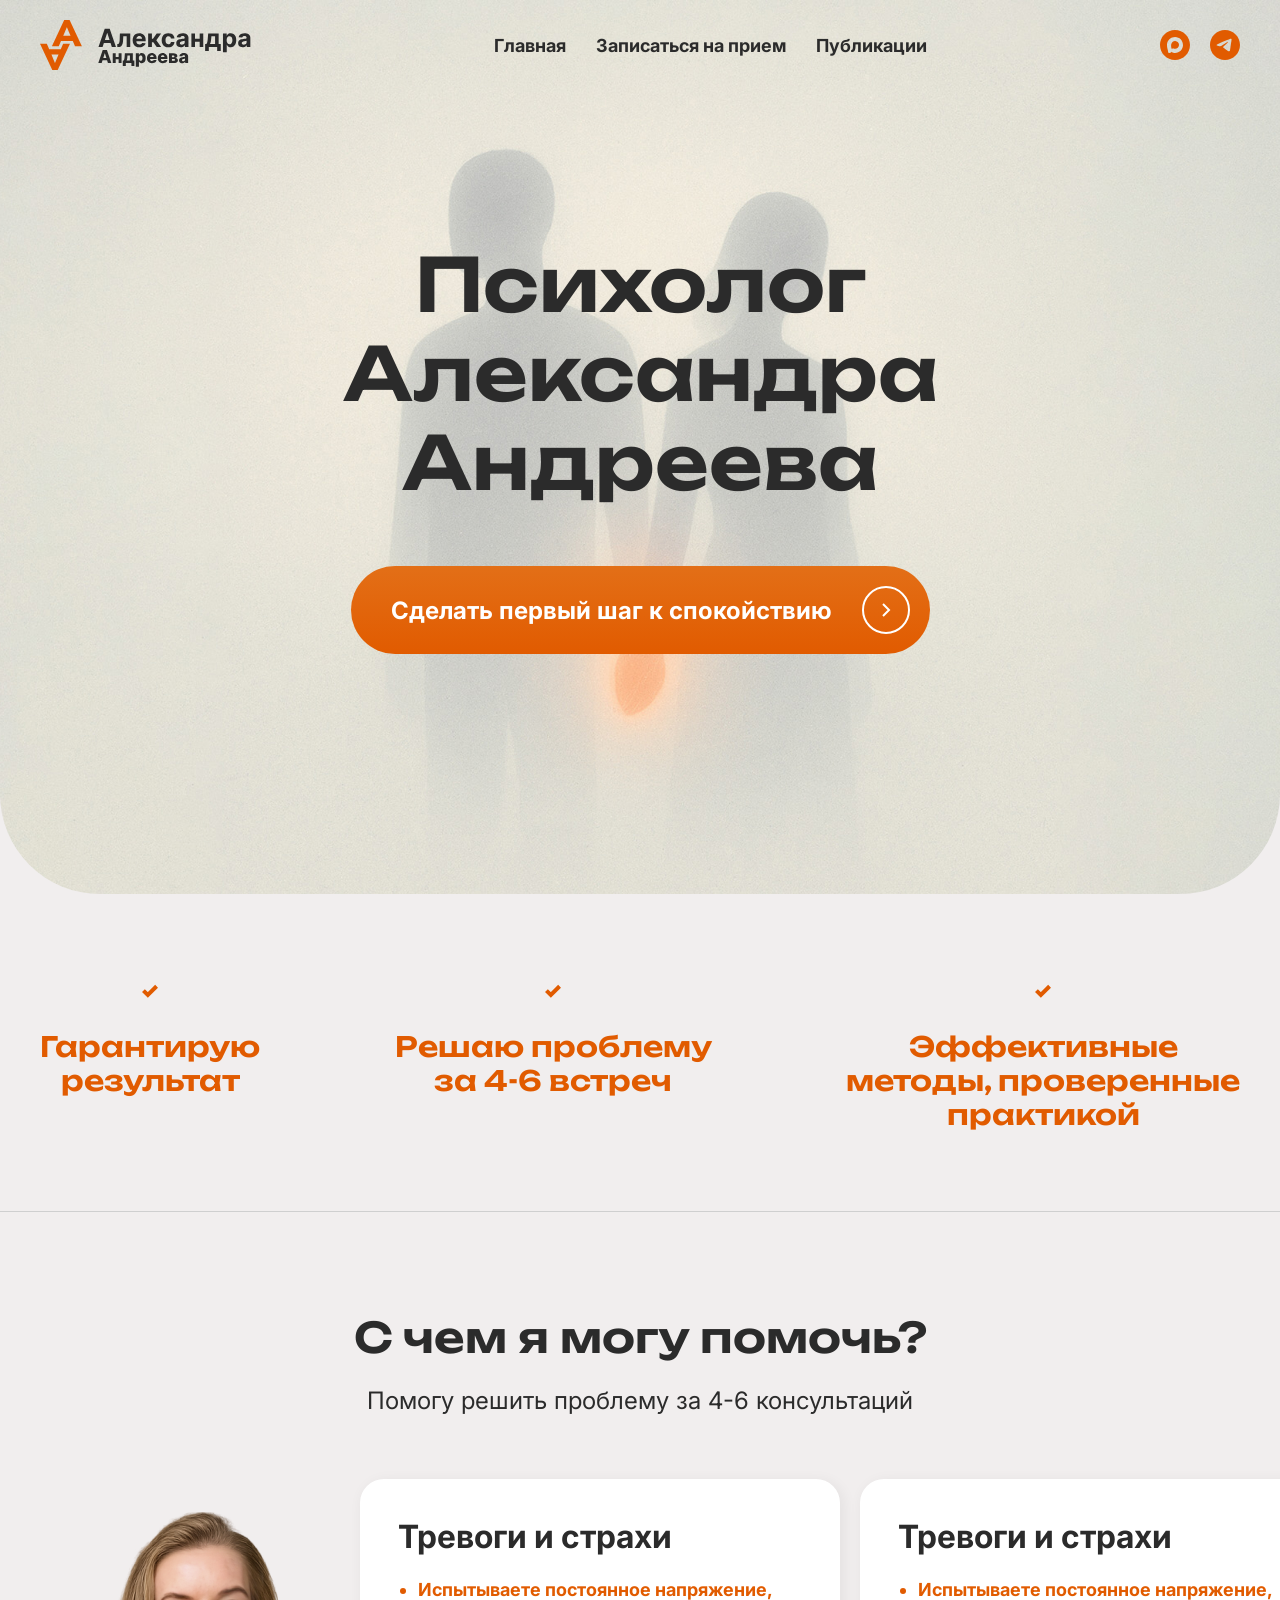
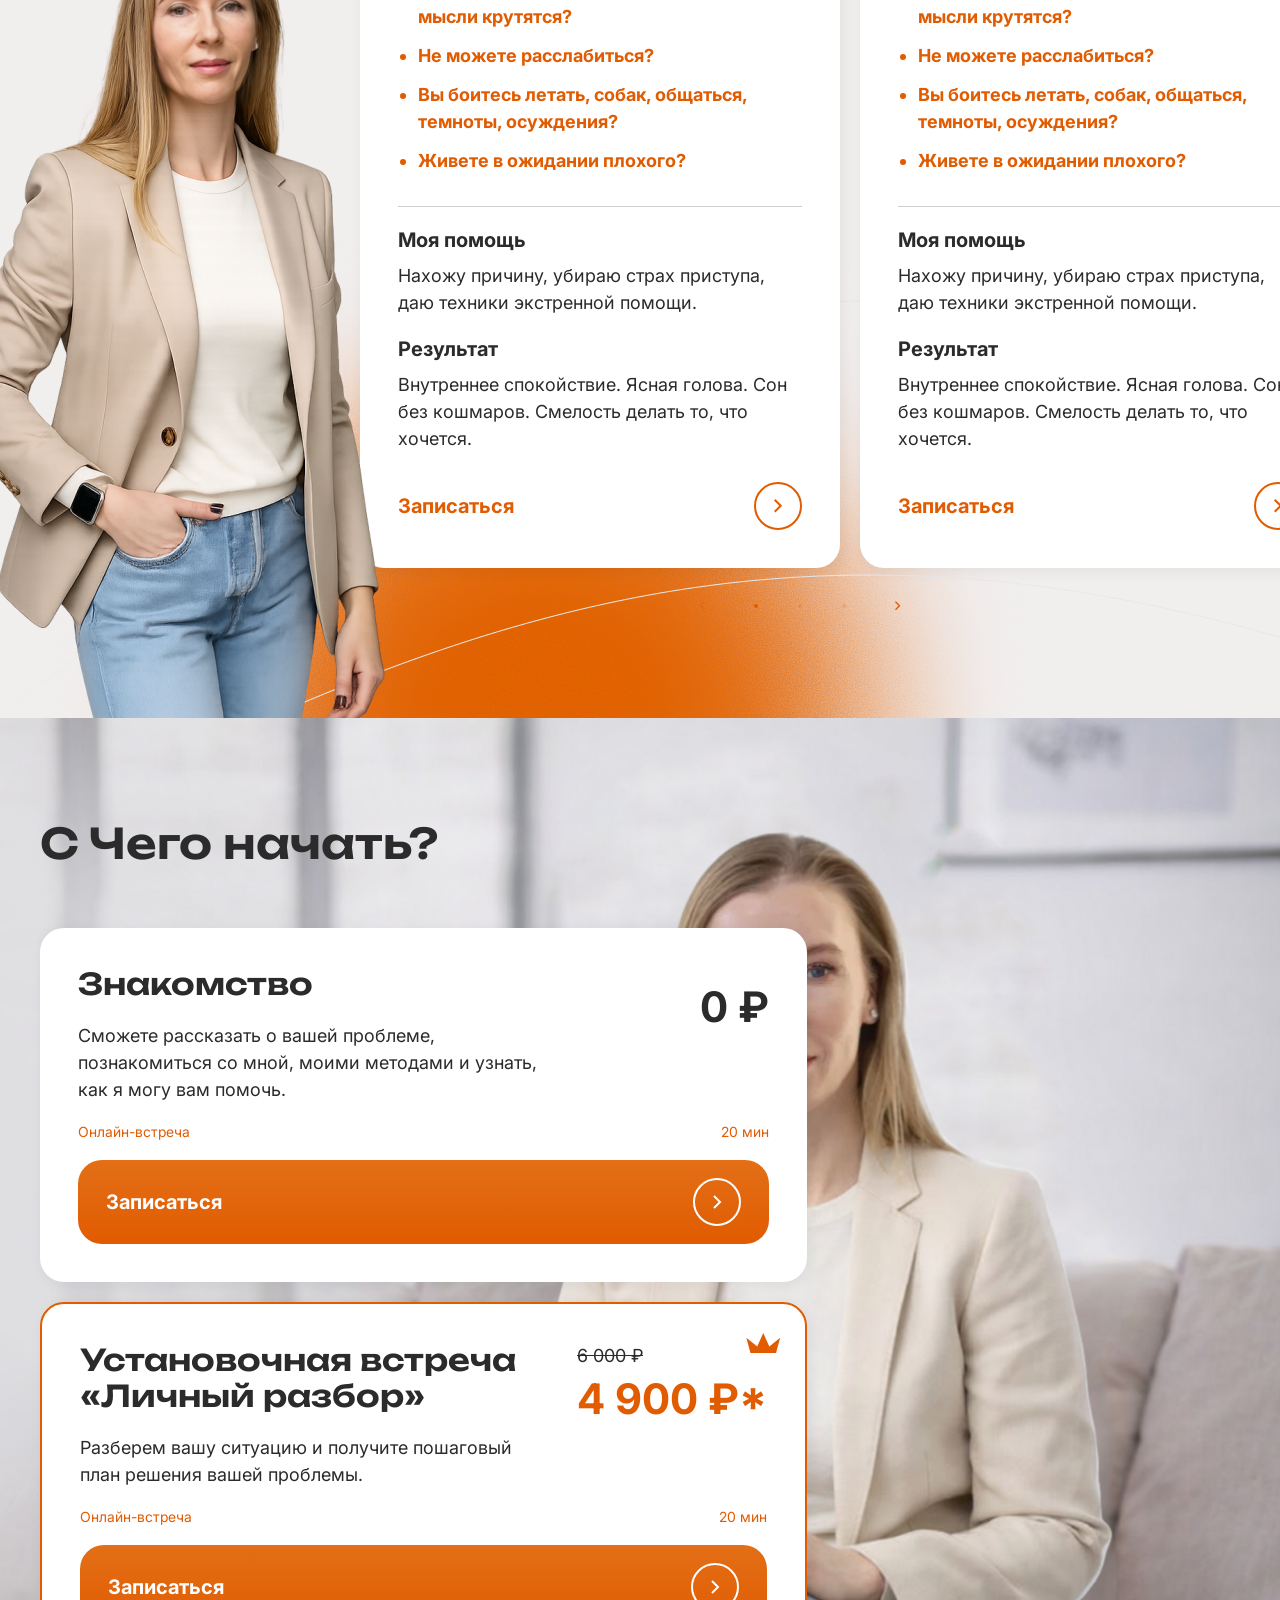
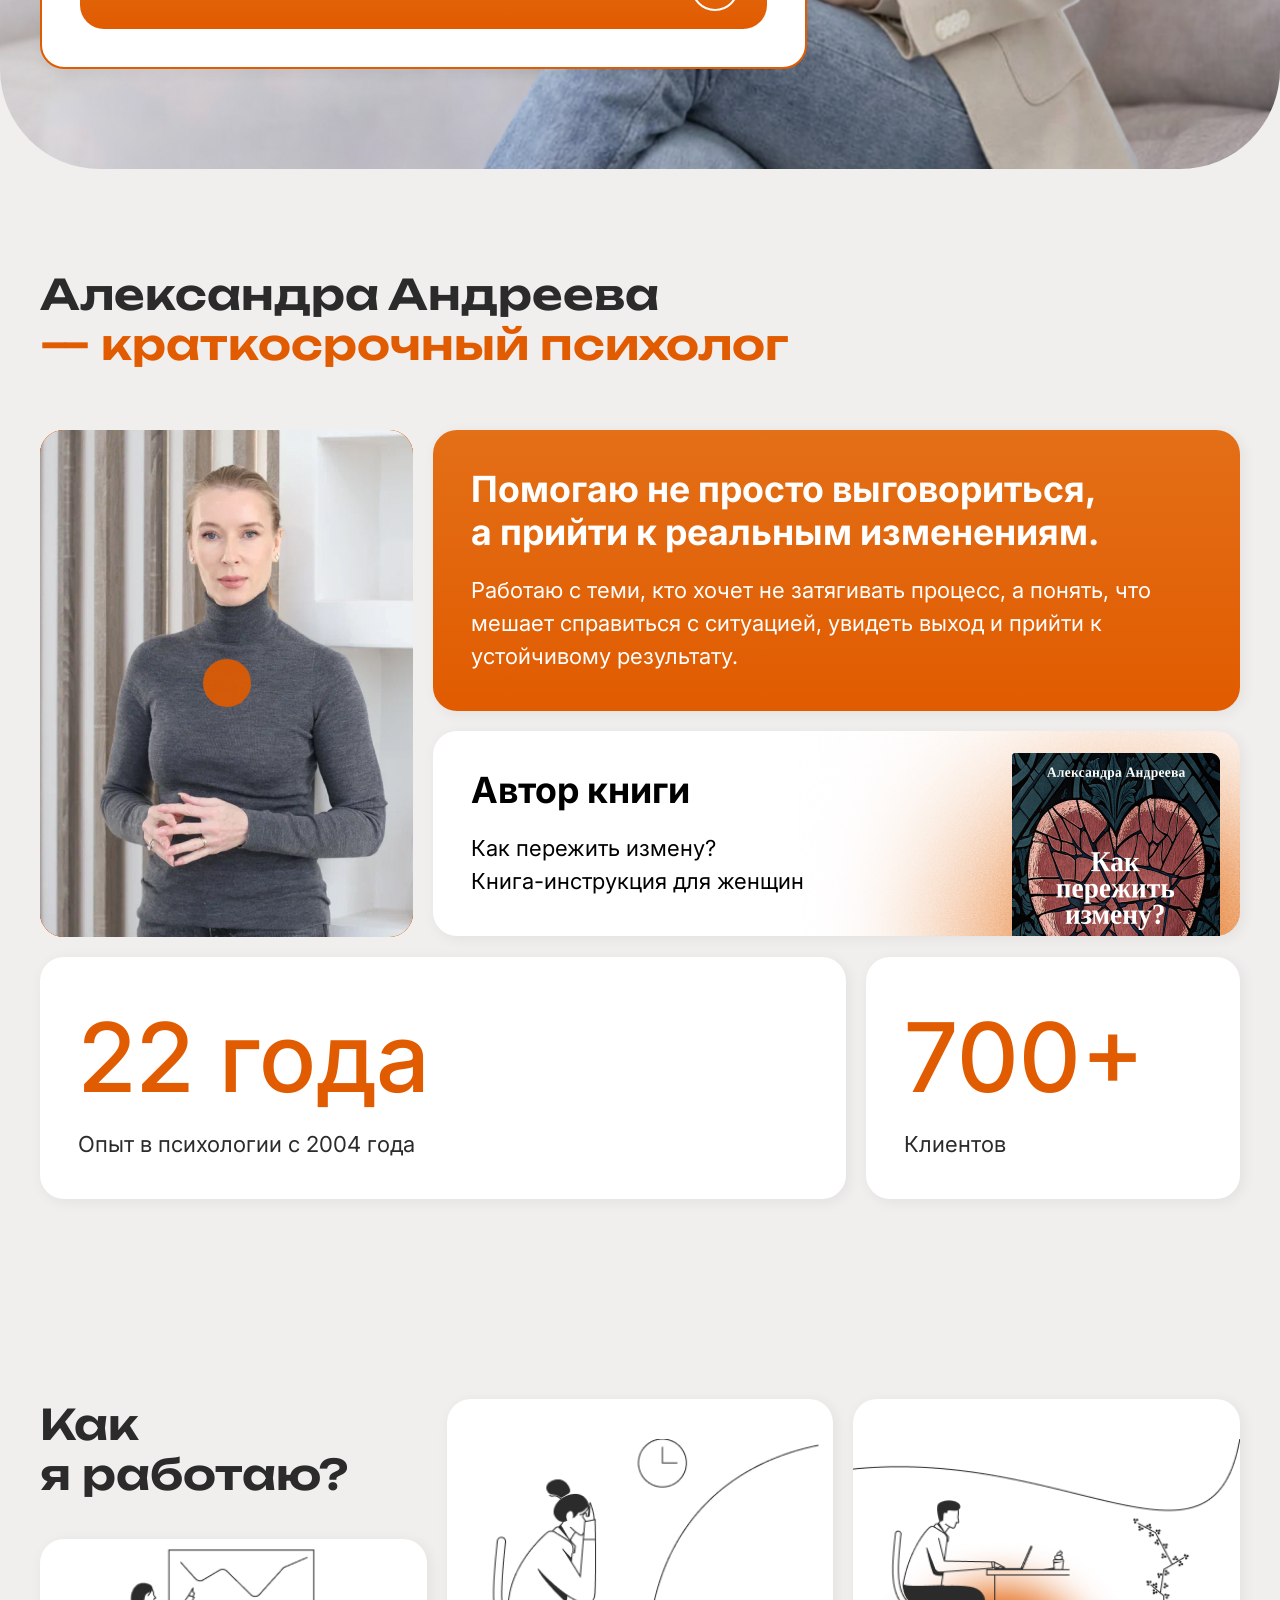
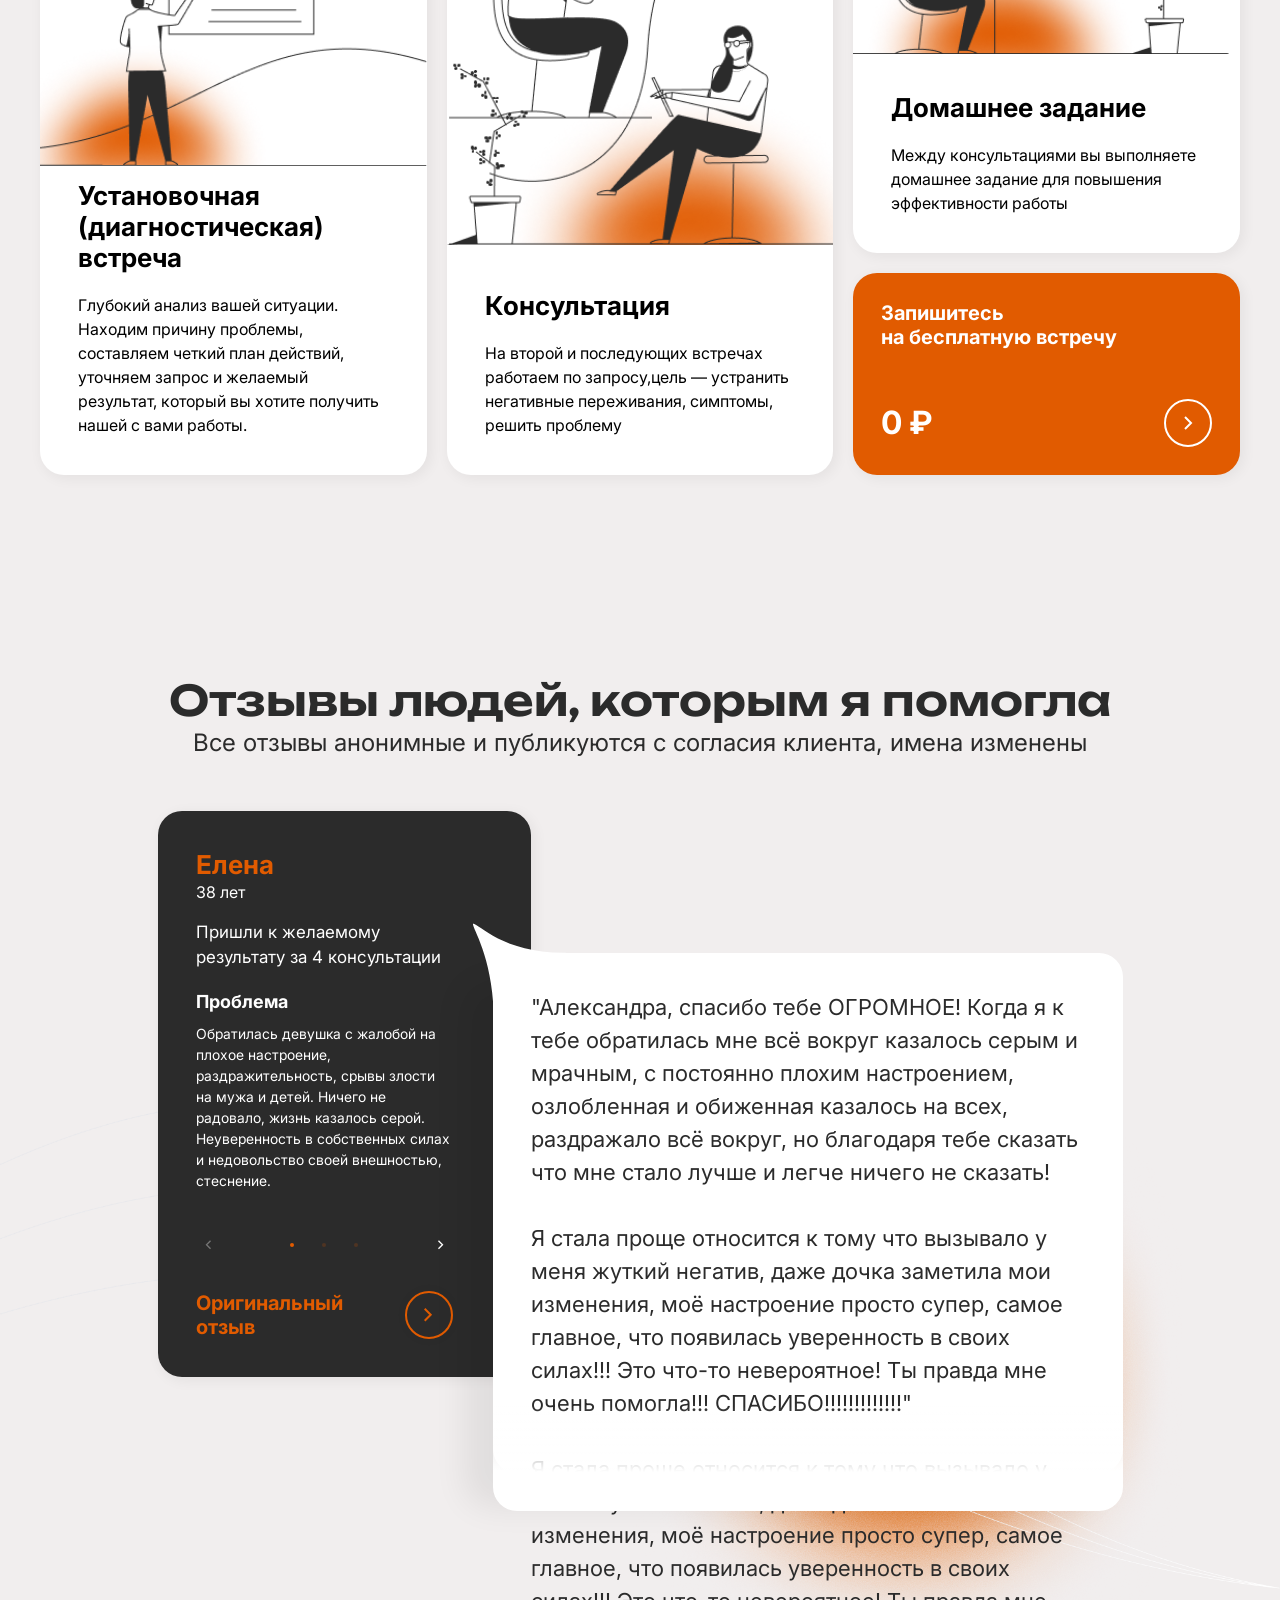
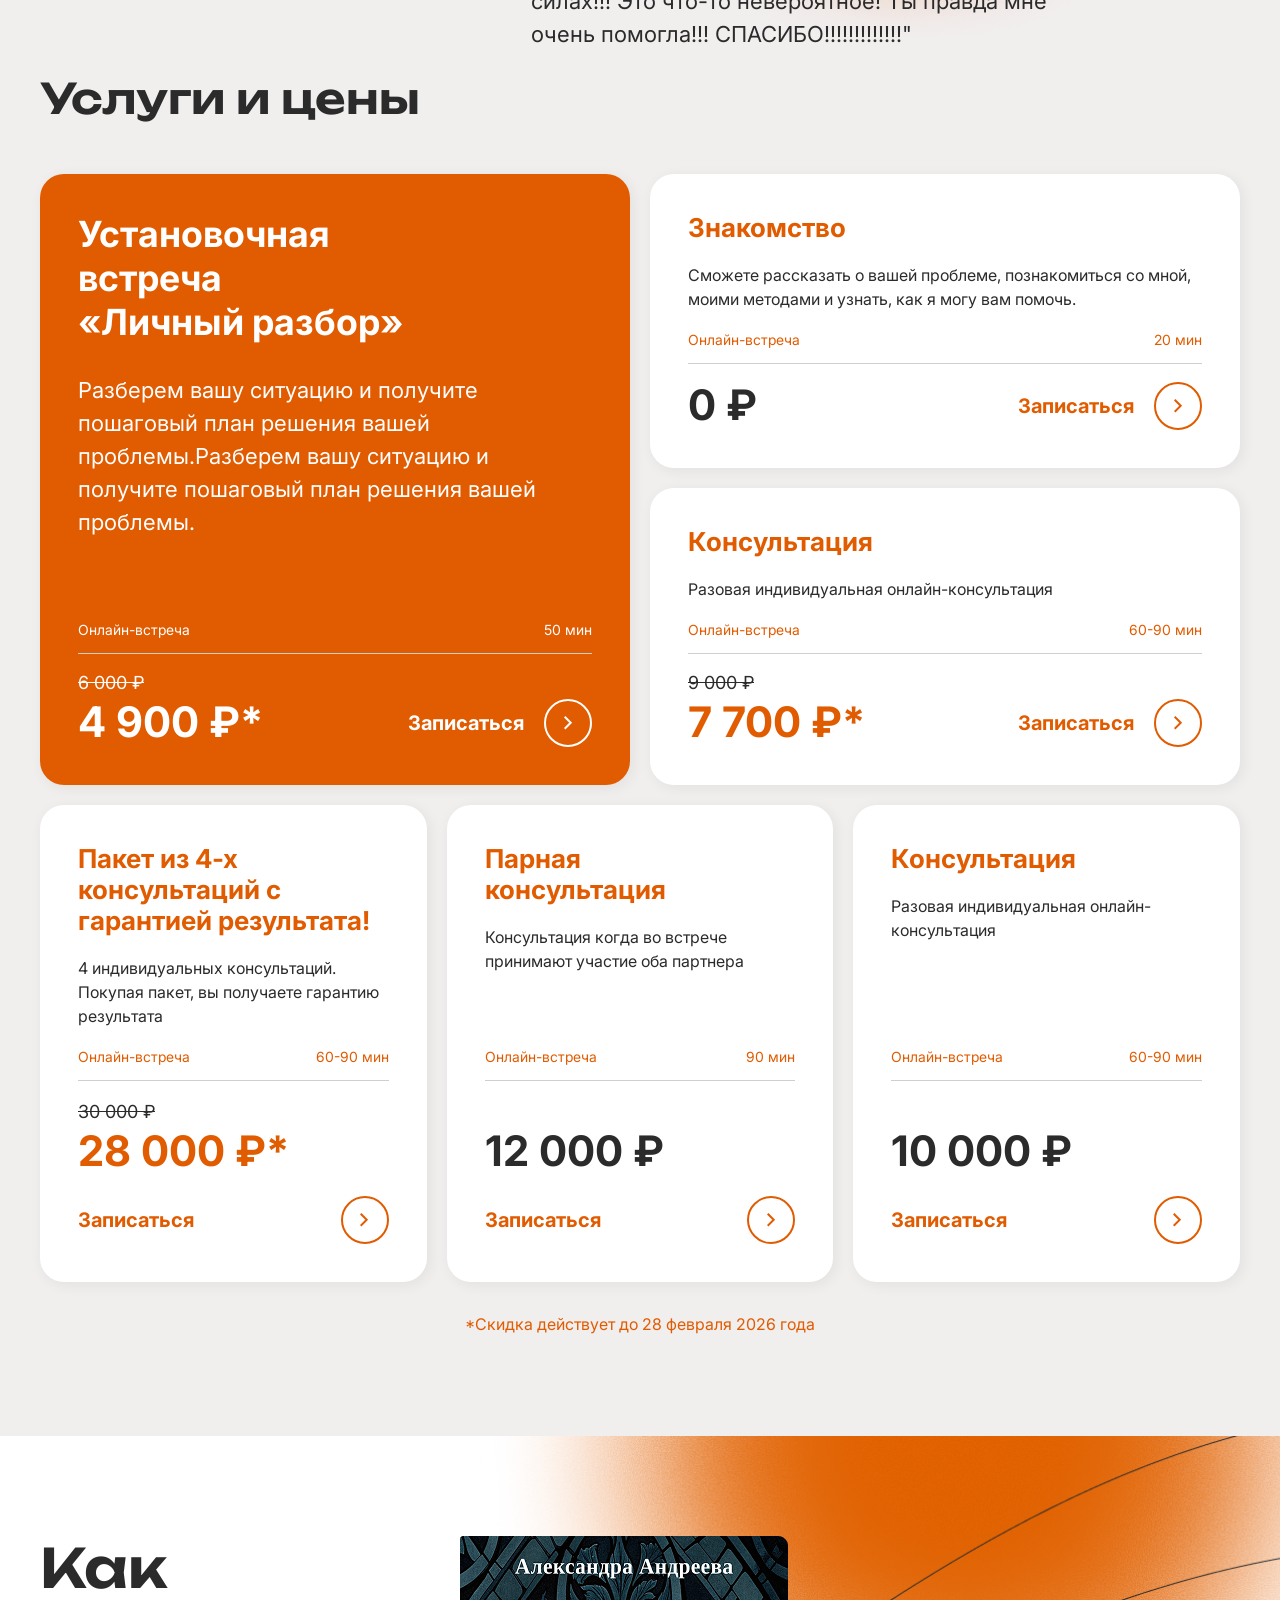
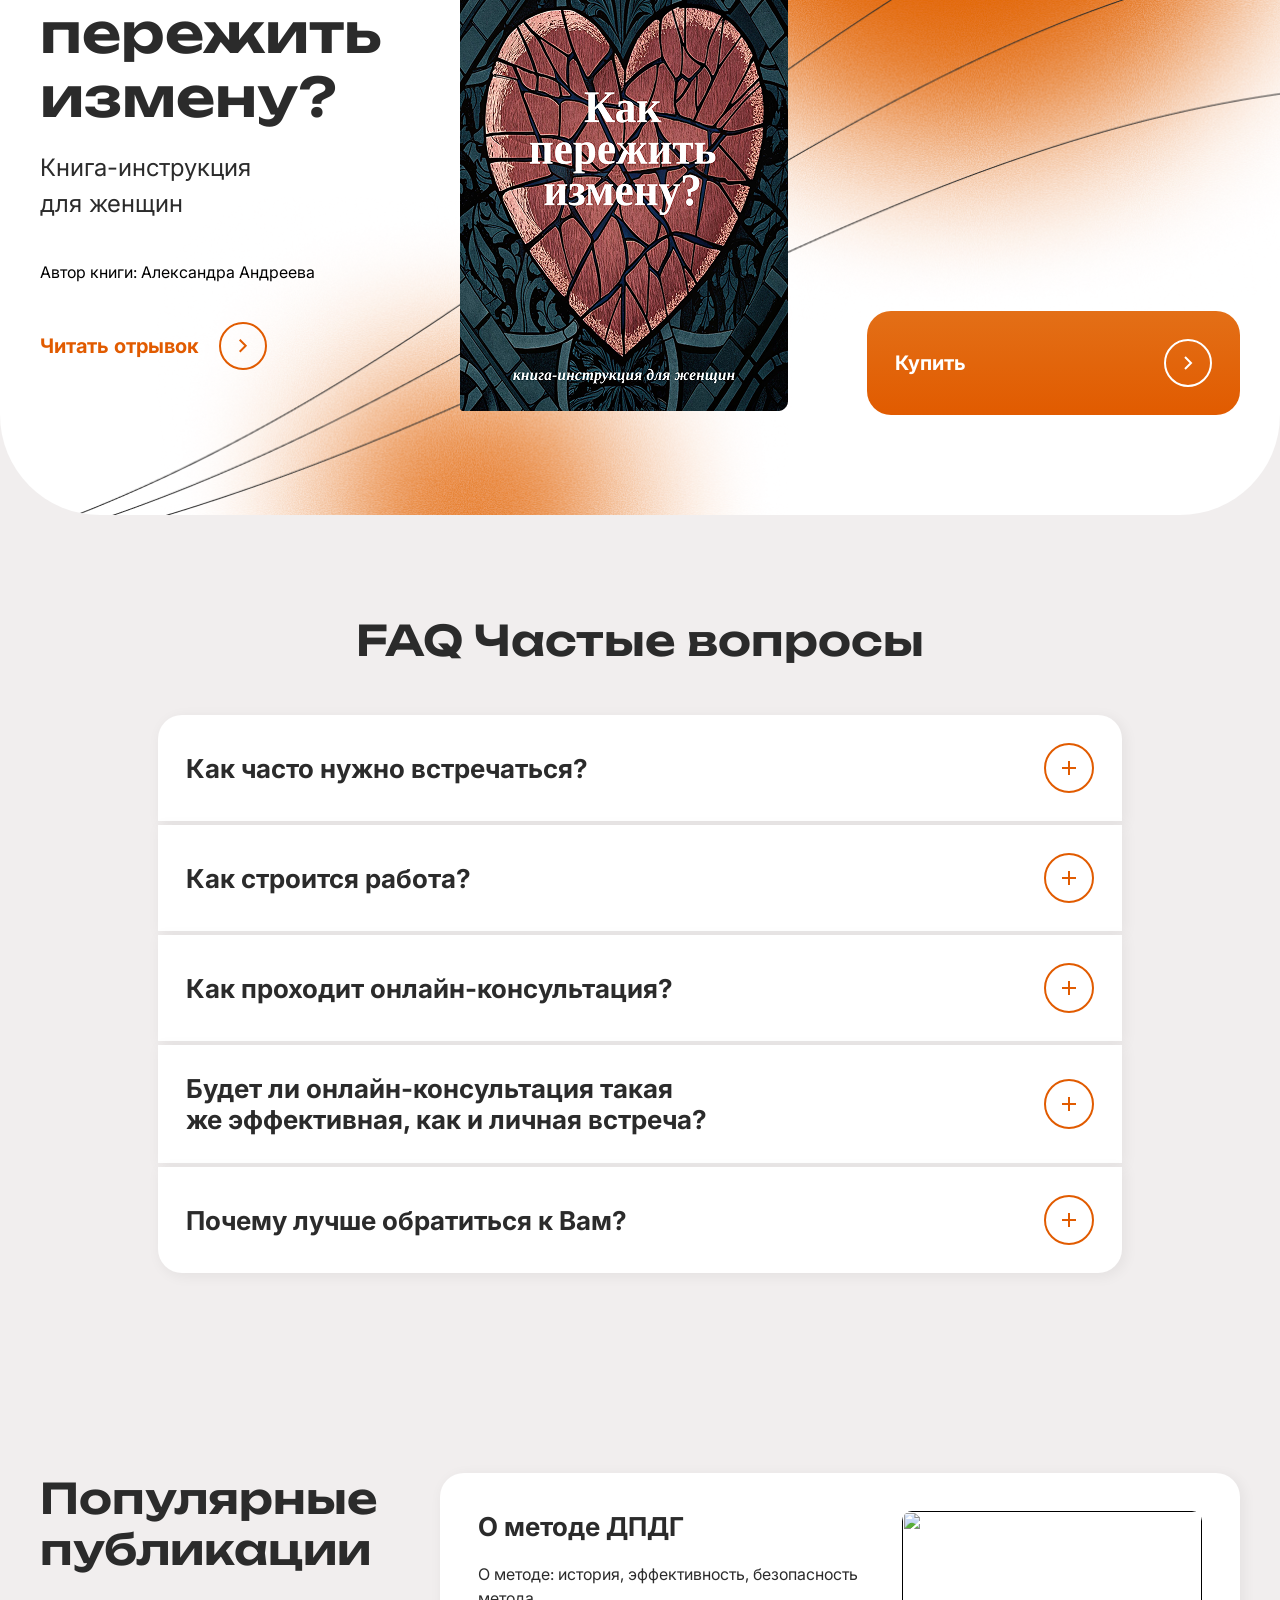
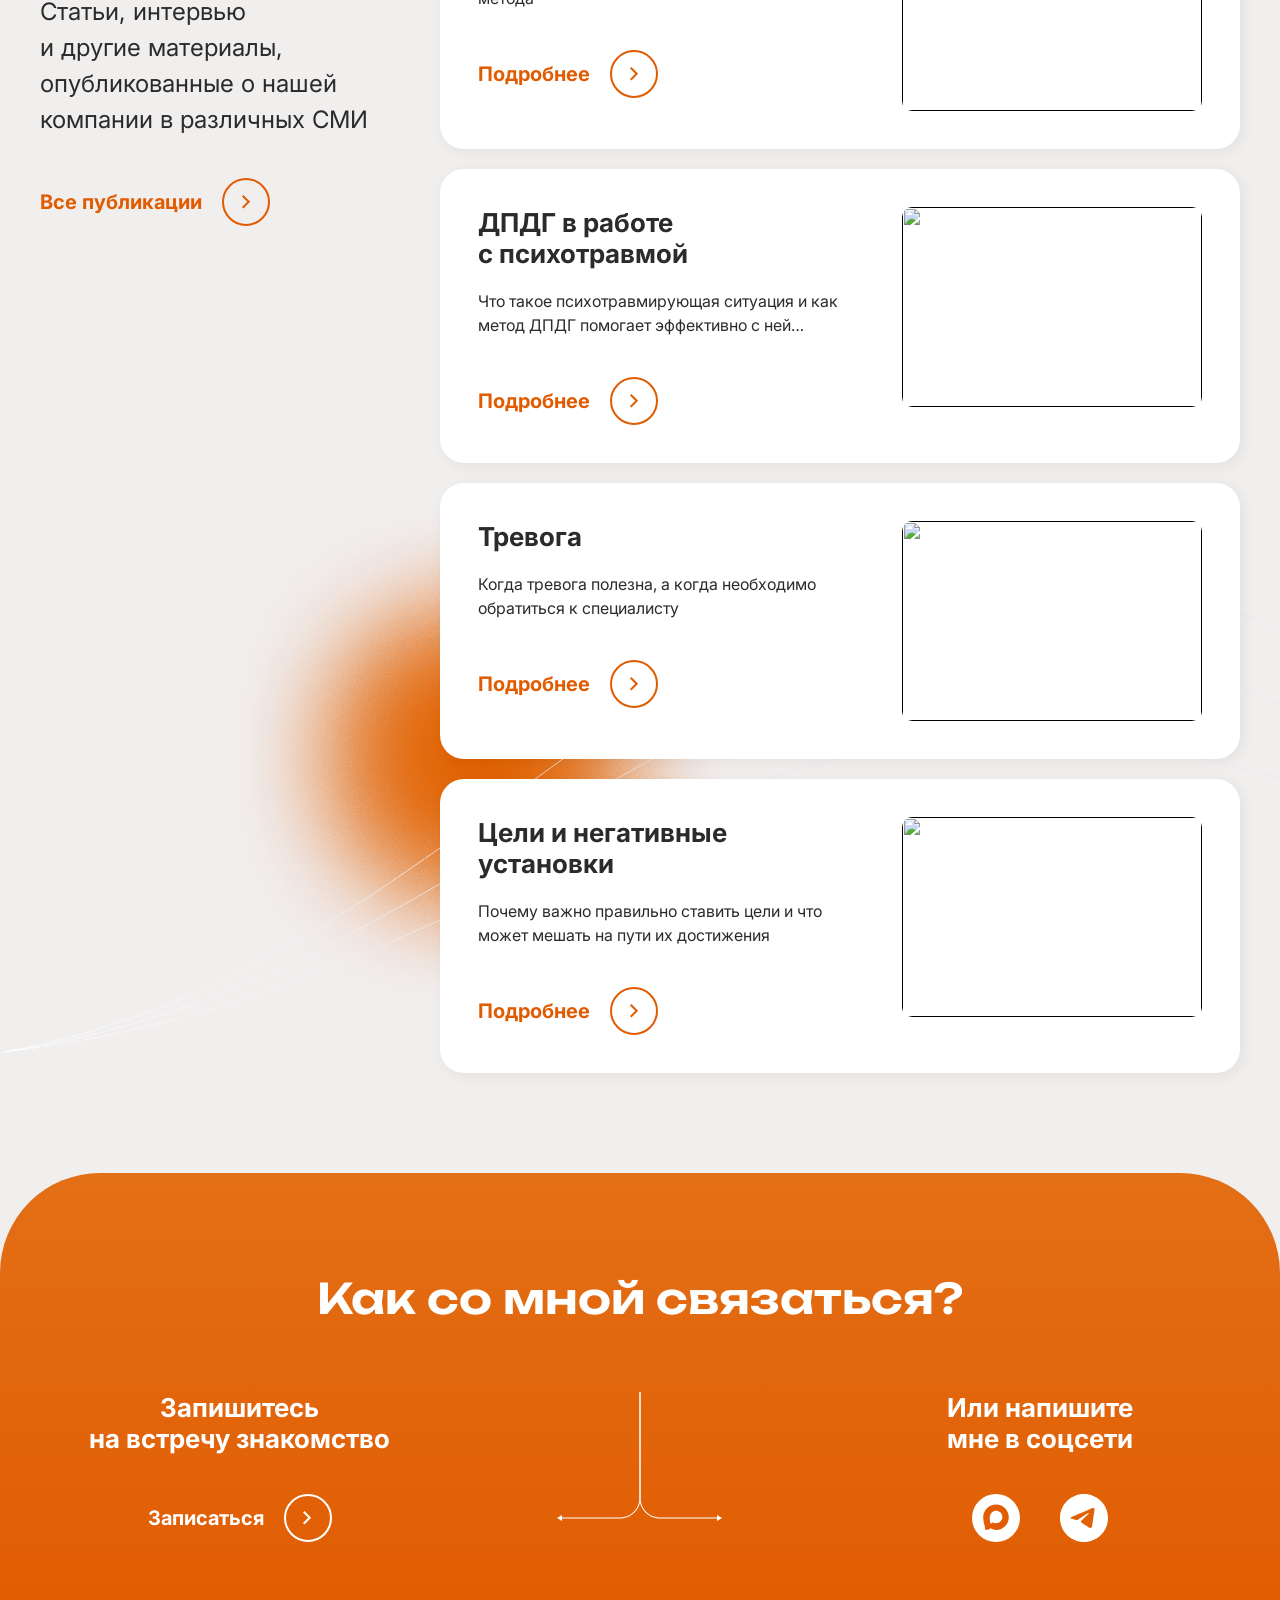
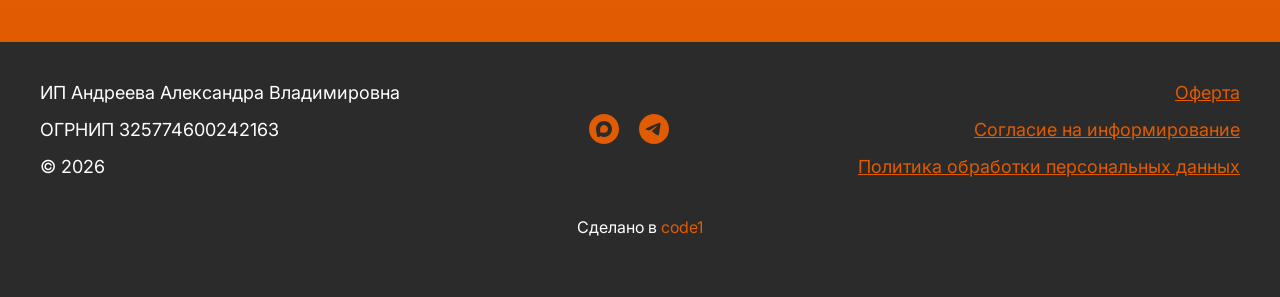
==== commit 159b8f6e: "!" ====
--- a/index.html
+++ b/index.html
@@ -65,7 +65,7 @@
         <section class="main-screen">
             <div class="main-screen__video">
                 <video autoplay muted loop playsinline poster="./img/main-video-poster.jpg">
-                    <source src="./files/large.mp4" type="video/mp4">
+                    <source src="./files/main-video.mp4" type="video/mp4">
                     Ваш браузер не поддерживает HTML5 видео.
                 </video>
             </div>
--- a/css/main.min.css
+++ b/css/main.min.css
@@ -1 +1 @@
-*{margin:0;padding:0;border:0;outline:0;box-sizing:border-box}html,body,div,span,applet,object,iframe,h1,h2,h3,h4,h5,h6,p,blockquote,pre,a,abbr,acronym,address,big,cite,code,del,dfn,em,img,ins,kbd,q,s,samp,small,strike,strong,sub,sup,tt,var,b,u,i,center,dl,dt,dd,ol,ul,li,fieldset,form,label,legend,table,caption,tbody,tfoot,thead,tr,th,td,article,aside,canvas,details,embed,figure,figcaption,footer,header,hgroup,menu,nav,output,ruby,section,summary,time,mark,audio,video{font-size:100%;vertical-align:baseline}a{text-decoration:none;color:inherit}ol:has(class),ul:has(class){list-style:none}blockquote,q{quotes:none}blockquote:before,blockquote:after,q:before,q:after{content:"";content:none}table{border-collapse:collapse;border-spacing:0}button,input,select,textarea{appearance:none;-webkit-appearance:none;-moz-appearance:none;font-family:inherit;font-size:inherit;color:inherit}input[type=number]::-webkit-inner-spin-button,input[type=number]::-webkit-outer-spin-button{-webkit-appearance:none;margin:0}::-webkit-input-placeholder{color:inherit}::-moz-placeholder{color:inherit}:-ms-input-placeholder{color:inherit}:-moz-placeholder{color:inherit}button:disabled,input:disabled,select:disabled,textarea:disabled{cursor:default}*:focus{outline:none}article,aside,details,figcaption,figure,footer,header,hgroup,menu,nav,section{display:block}audio,video{display:inline-block}::before,::after{-webkit-user-select:none;-moz-user-select:none;user-select:none}@font-face{font-family:"Inter";src:url("../fonts/Inter_18pt-Regular.woff2") format("woff2"),url("../fonts/Inter_18pt-Regular.ttf") format("truetype");font-weight:400;font-style:normal;font-display:swap}@font-face{font-family:"Inter";src:url("../fonts/Inter_18pt-Medium.woff2") format("woff2"),url("../fonts/Inter_18pt-Medium.ttf") format("truetype");font-weight:500;font-style:normal;font-display:swap}@font-face{font-family:"Inter";src:url("../fonts/Inter_18pt-Bold.woff2") format("woff2"),url("../fonts/Inter_18pt-Bold.ttf") format("truetype");font-weight:700;font-style:normal;font-display:swap}@font-face{font-family:"Inter";src:url("../fonts/Inter_18pt-ExtraBold.woff2") format("woff2"),url("../fonts/Inter_18pt-ExtraBold.ttf") format("truetype");font-weight:800;font-style:normal;font-display:swap}@font-face{font-family:"Unbounded";src:url("../fonts/Unbounded-SemiBold.woff2") format("woff2"),url("../fonts/Unbounded-SemiBold.ttf") format("truetype");font-weight:600;font-style:normal;font-display:swap}body{font-family:"Inter",sans-serif;font-weight:400;background-color:#f1eeee;min-height:100vh;display:flex;flex-direction:column}.container{max-width:1240px;padding:0px 20px;width:100%;margin:0 auto}.header{z-index:2;position:absolute;left:0;top:0;width:100%;background-color:rgba(0,0,0,0)}.header__wrapper{padding:20px 0;display:flex;align-items:center;width:100%}.header__logo{width:220px;height:50px;flex-shrink:0}.header__logo img{-o-object-fit:contain;object-fit:contain}.header__socials{display:flex;align-items:center;gap:20px}.header__social{margin-left:auto;width:30px;height:30px}.header__social svg{width:100%;height:100%}.header__nav{display:flex;align-items:center;gap:10px;align-self:center;margin:0 auto}.nav-link{padding:10px;color:#2b2b2b;font-size:18px;font-weight:700;position:relative;transition:color .3s ease-in-out}.nav-link::before{position:absolute;left:50%;transform:translate(-50%);bottom:10px;width:calc(100% - 20px);height:2px;content:"";background-color:#e15b00;opacity:0;transition:opacity .3s ease-in-out}.nav-link:hover{color:#e15b00}.nav-link:hover::before{opacity:1}.main-screen{border-radius:0 0 100px 100px;padding:240px 0;position:relative;overflow:hidden}.main-screen h1{color:#2b2b2b;text-align:center;font-family:"Unbounded";font-size:74px;font-style:normal;font-weight:600;line-height:120%}.main-screen .btn{margin:0 auto;margin-top:60px}.main-screen .main-screen__video{position:absolute;left:0;top:0;width:100%;height:100%;-o-object-fit:cover;object-fit:cover;-o-object-position:center;object-position:center}.main-screen .main-screen__video video{width:100%;height:100%;-o-object-fit:cover;object-fit:cover;-o-object-position:center;object-position:center}.main-screen .main-screen__wrapper{position:relative;z-index:2}.btn{display:block;width:-moz-fit-content;width:fit-content;color:#fff;font-size:24px;font-style:normal;font-weight:700;line-height:normal;padding:20px;padding-left:40px;border-radius:64px;background:linear-gradient(0deg, #e15b00 0%, #e36f17 100%);display:flex;align-items:center;gap:30px}.btn span{display:block}.btn .btn-ico{width:48px;height:48px;flex-shrink:0;transition:transform .2s ease-in-out}.btn:hover .btn-ico{transform:scale(1.2)}.advantages{padding:80px 0}.advantages-list{display:flex;gap:60px;justify-content:space-between}.advantages-list .list-item{display:flex;flex-direction:column;align-items:center;gap:20px;color:#e15b00;text-align:center;font-family:"Unbounded";font-size:28px;font-style:normal;font-weight:600;line-height:120%}.advantages-list .list-item::before{display:block;content:"";background-repeat:no-repeat;background-size:contain;background-position:center;background-image:url("data:image/svg+xml;charset=UTF-8,%3csvg width='36' height='36' viewBox='0 0 36 36' fill='none' xmlns='http://www.w3.org/2000/svg'%3e%3cpath d='M24.5649 12.289L15.8537 21L11.4352 16.5814' stroke='%23E15B00' stroke-width='4'/%3e%3c/svg%3e ");width:36px;height:36px}.section-title{color:#2b2b2b;font-family:"Unbounded";font-size:42px;font-weight:600;line-height:120%}.section-title span{color:#e15b00}.section-descr{color:#2b2b2b;font-size:24px;font-style:normal;font-weight:400;line-height:150%;display:block}.help-with{padding:100px 0;max-width:100vw;overflow:hidden;border-top:1px solid #cfcfcf;background-image:url(../img/help-with-bg.png);background-repeat:no-repeat;background-position:left -756px bottom -500px}.help-with .section-title{text-align:center;margin-bottom:20px}.help-with .section-descr{text-align:center}.help-with__image{z-index:2;position:absolute;left:-91px;bottom:-161px;width:439px;height:867px}.help-with__image img{width:100%;height:100%;-o-object-fit:contain;object-fit:contain}.cards-slider{padding-top:60px;overflow:visible;padding-left:320px}.cards-slide{max-width:480px;width:100%;padding:38px;border-radius:24px;background:#fff;box-shadow:3px 3px 13px 2px rgba(0,0,0,.05);height:auto;display:flex;flex-direction:column}.cards-slide .list-item{color:#e15b00;font-size:18px;font-style:normal;font-weight:700;line-height:150%}.cards-slide__list{padding-left:20px;padding-bottom:32px;display:flex;flex-direction:column;gap:12px}.cards-slide__title{color:#2b2b2b;font-size:32px;font-style:normal;font-weight:700;line-height:normal;margin-bottom:20px}.cards-slide__bottom{border-top:1px solid #cfcfcf;padding-top:20px;padding-bottom:30px;color:#2b2b2b;font-size:18px;font-style:normal;font-weight:400;line-height:150%;display:flex;flex-direction:column;gap:20px}.cards-slide__bottom p{margin:0}.cards-slide__subtitle{font-size:20px;font-weight:700;margin-bottom:8px}.cards-slide__action{margin-top:auto;display:flex;align-items:center;justify-content:space-between;color:#e15b00;font-size:20px;font-weight:700}.cards-slide__action .ico{width:48px;height:48px;border-radius:50%;border:2px solid #e15b00;background-repeat:no-repeat;background-size:contain;background-position:center;flex-shrink:0;display:flex;justify-content:center;align-items:center;transition:background-color .2s ease-in-out}.cards-slide__action .ico path{transition:stroke .2s ease-in-out}.cards-slide__action:hover .ico{background-color:#e15b00}.cards-slide__action:hover .ico path{stroke:#fff}.cards-nav{padding-top:26px;display:flex;justify-content:center;align-items:center;gap:40px}.cards-nav *{margin:0;transform:none;position:static}.cards-nav .swiper-button-next,.cards-nav .swiper-button-prev{width:24px;height:24px;background-repeat:no-repeat;background-size:6px 12px;background-position:center;background-image:url("data:image/svg+xml;charset=UTF-8,%3csvg width='9' height='14' viewBox='0 0 9 14' fill='none' xmlns='http://www.w3.org/2000/svg'%3e%3cpath d='M0.707154 0.707031L6.70715 6.70704L0.707156 12.707' stroke='%23E15B00' stroke-width='2'/%3e%3c/svg%3e ")}.cards-nav .swiper-button-next::after,.cards-nav .swiper-button-prev::after{display:none}.cards-nav .swiper-button-prev{transform:scaleX(-1)}.cards-nav .swiper-pagination-bullet{width:4px;height:4px;background-color:#e15b00;margin:0 !important}.cards-nav .swiper-pagination{flex-wrap:wrap;width:-moz-fit-content;width:fit-content;max-width:180px;display:flex;justify-content:center;align-items:center;gap:10px 40px}.services{border-radius:0 0 100px 100px;padding:100px 0;background-image:url(../img/services-bg.jpg);background-repeat:no-repeat;background-size:cover;background-position:right top}.services__blocks{display:flex;flex-direction:column;gap:20px;max-width:767px;width:100%;margin-top:60px}.service{border-radius:24px;background:#fff;box-shadow:2.861px 2.861px 12.875px 1.431px rgba(0,0,0,.05);padding:38px;width:100%}.service .btn{width:100%;margin-top:20px;justify-content:space-between;border-radius:24px;font-size:20px;padding:18px 28px}.service__content h4{color:#2b2b2b;font-family:"Unbounded";font-size:30px;font-weight:600;line-height:120%;margin-bottom:20px}.service__content p{color:#2b2b2b;font-size:18px;font-style:normal;font-weight:400;line-height:150%}.service__head{display:flex;justify-content:space-between}.service__price{padding-top:15px;color:#2b2b2b;font-size:42px;font-weight:700}.service__body{color:#e15b00;font-size:14px;font-weight:400;margin-top:20px;display:flex;align-items:center;justify-content:space-between}.sale-price{padding-top:0;position:relative;display:flex;flex-direction:column;gap:4px}.sale-price span{color:#e15b00;display:block}.sale-price span:first-child{color:#2b2b2b;font-size:18px;font-weight:400;line-height:150%;text-decoration-line:line-through}.sale-price::before{content:"";position:absolute;right:-14px;top:-10px;width:35px;height:21px;background-image:url("data:image/svg+xml;charset=UTF-8,%3csvg width='36' height='21' viewBox='0 0 36 21' fill='none' xmlns='http://www.w3.org/2000/svg'%3e%3cpath d='M24.1045 14.2168L35.4922 4.95605L31.1738 21H4.31836L0 4.95605L11.3877 14.2168L17.7461 0L24.1045 14.2168Z' fill='%23E15B00'/%3e%3c/svg%3e ");background-repeat:no-repeat;background-size:contain;background-position:center;animation:swing 2s ease-in-out forwards infinite}@keyframes swing{0%{transform:scale(1)}50%{transform:scale(1.1)}100%{transform:scale(1)}}.sale-service{border:2px solid #e15b00}.author-section{padding:100px 0}.author-section__content{padding-top:60px;display:flex;flex-direction:column;gap:20px}.author-section__top{display:flex;gap:20px}.author-section__top-left{flex-shrink:0;width:373px;min-height:507px;background-color:#e15b00;border-radius:24px;overflow:hidden;position:relative}.author-section__top-left .plyr{width:100%;height:100%}.author-section__top-left .plyr__poster{width:100%;height:100%;background-repeat:no-repeat;background-size:cover;background-position:center;background-color:#e15b00}.author-section__top-left .plyr__video-wrapper{background-color:#e15b00}.plyr__control--overlaid{background:#e15b00 !important}.author-section__top-right{display:flex;flex-direction:column;gap:20px}.top-right__block{padding:38px;height:auto;border-radius:24px;background-color:#fff;box-shadow:2.861px 2.861px 12.875px 1.431px rgba(0,0,0,.05)}.top-right__block h3{font-size:36px;font-weight:700;line-height:120%;margin-bottom:20px}.top-right__block p{font-size:22px;font-style:normal;font-weight:400;line-height:150%}.info-card{background:linear-gradient(0deg, #e15b00 0%, #e36f17 100%);color:#fff}.book-card{background-image:url(../img/book-plate-bg.png);background-repeat:no-repeat;background-size:cover;background-position:right bottom;position:relative}.book-image{position:absolute;right:20px;bottom:0;width:208px;height:183px}.book-image img{width:100%;height:100%;-o-object-fit:contain;object-fit:contain}.author-section__bottom{display:flex;gap:20px}.author-section__bottom .bottom-card{border-radius:24px;background:#fff;box-shadow:2.861px 2.861px 12.875px 1.431px rgba(0,0,0,.05);padding:38px;display:flex;flex-direction:column;gap:8px;width:100%}.author-section__bottom .bottom-card:last-child{width:374px;flex-shrink:0}.author-section__bottom .large-num{color:#e15b00;font-size:96px;font-weight:500;line-height:130%}.author-section__bottom .descr{color:#2b2b2b;font-size:22px;font-weight:400;line-height:150%}.how-it-work{padding:100px 0}.how-it-work__wrapper{display:flex;gap:20px}.how-it-work__wrapper .section-title{margin-bottom:20px}.how-it-work__wrapper .coll{width:calc(33.33% - 13.333px);display:flex;flex-direction:column;gap:20px}.how-it-work__wrapper .coll:first-child .coll-block .coll-block__image{padding-top:10px}.how-it-work__wrapper .coll:first-child .coll-block .coll-block__body{padding-top:10px}.how-it-work__wrapper .coll-block{display:flex;flex-direction:column;height:100%;overflow:hidden;border-radius:24px;background:#fff;box-shadow:2.861px 2.861px 12.875px 1.431px rgba(0,0,0,.05)}.how-it-work__wrapper .coll-block__body{margin-top:auto;padding:38px;padding-top:10px;display:flex;flex-direction:column;gap:20px}.coll-block__image{padding-top:40px;width:100%;height:auto}.coll-block__image img{width:100%;height:auto;-o-object-fit:cover;object-fit:cover}.coll-block__title{font-size:26px;font-weight:700}.coll-block__descr{font-size:16px;font-weight:400;line-height:150%}.coll-block__action{flex-shrink:0;height:-moz-fit-content !important;height:fit-content !important;background-color:#e15b00 !important;padding:28px;color:#fff;font-size:20px;font-weight:700;gap:50px;display:flex;flex-direction:column}.coll-block__action .action__footer{display:flex;justify-content:space-between;align-items:center;color:#fff;font-size:32px;font-weight:700}.coll-block__action .action__btn{will-change:transform;transition:transform .3s ease-in-out;cursor:pointer;background-image:url("data:image/svg+xml;charset=UTF-8,%3csvg width='48' height='48' viewBox='0 0 48 48' fill='none' xmlns='http://www.w3.org/2000/svg'%3e%3crect x='1' y='1' width='46' height='46' rx='23' stroke='white' stroke-width='2'/%3e%3cpath d='M21 18L27 24L21 30' stroke='white' stroke-width='2'/%3e%3c/svg%3e ");width:48px;height:48px;flex-shrink:0;background-repeat:no-repeat;background-size:contain}.coll-block__action .action__btn:hover{transform:scale3d(1.1, 1.1, 1.1)}.reviews{padding:100px 0;position:relative}.reviews .section-title,.reviews .section-descr{text-align:center}.reviews::before{position:absolute;left:0;top:300px;width:100%;height:100%;content:"";background-image:url(../img/reviews-bg.png);background-repeat:no-repeat;background-size:contain;background-position:center}.reviews__content{padding-top:50px;display:flex;align-items:flex-start;justify-content:center}.reviews-main-slider{flex-shrink:0;width:373px;margin:0;background:#2b2b2b;box-shadow:2.861px 2.861px 12.875px 1.431px rgba(0,0,0,.05);padding:38px 78px 38px 38px;border-radius:24px}.reviews-main-slider .swiper-button-prev{background-image:url("data:image/svg+xml;charset=UTF-8,%3csvg width='9' height='14' viewBox='0 0 9 14' fill='none' xmlns='http://www.w3.org/2000/svg'%3e%3cpath d='M0.707093 0.707031L6.70709 6.70704L0.707095 12.707' stroke='white' stroke-width='2'/%3e%3c/svg%3e ")}.reviews-main-slider .swiper-button-next{background-image:url("data:image/svg+xml;charset=UTF-8,%3csvg width='9' height='14' viewBox='0 0 9 14' fill='none' xmlns='http://www.w3.org/2000/svg'%3e%3cpath d='M0.707093 0.707031L6.70709 6.70704L0.707095 12.707' stroke='white' stroke-width='2'/%3e%3c/svg%3e ")}.reviews-main-slider .swiper-pagination{gap:5px 28px}.reviews-main-slider .cards-nav{justify-content:space-between;position:absolute;z-index:2;bottom:120px;left:38px;width:calc(100% - 116px)}.review-slide{height:auto;color:#fff;display:flex;flex-direction:column}.review-slide__name{color:#e15b00;font-size:26px;font-weight:700}.review-slide__age{font-size:16px;font-weight:400;line-height:150%}.review-slide__res{font-size:17px;font-weight:400;line-height:150%;margin:16px 0;height:52px;overflow:hidden;text-overflow:ellipsis;display:-webkit-box;-webkit-line-clamp:2;-webkit-box-orient:vertical}.review-slide__subtitle{font-size:18px;font-weight:700;line-height:150%;margin-bottom:8px}.review-slide__info{font-size:14px;font-weight:400;line-height:150%;height:168px;overflow:hidden;text-overflow:ellipsis;display:-webkit-box;-webkit-line-clamp:8;-webkit-box-orient:vertical}.review-slide__footer{cursor:pointer;margin-top:100px;display:flex;color:#e15b00;font-size:20px;font-weight:700;display:flex;align-items:center;justify-content:space-between;gap:10px}.review-slide__footer .ico{border-radius:50%;border:2px solid #e15b00;box-shadow:0 0 20px 0 rgba(0,0,0,.02);width:48px;height:48px;display:flex;align-items:center;justify-content:center;flex-shrink:0}.reviews-second-slider{margin:0;margin-top:142px;margin-left:-38px;width:630px;height:520px;border-radius:24px;background:#fff;box-shadow:-27.14px 32.86px 32.88px 1.431px rgba(0,0,0,.07);overflow:visible}.reviews-second-slider::before{position:absolute;left:0;top:0;content:"";width:111.449px;height:105.912px;background-image:url(../img/textes-slider-plate.svg);background-repeat:no-repeat;background-size:contain;background-position:right bottom;z-index:-1;transform:translate(-28%, -28%)}.reviews-second-slider .review-text{position:relative;padding:38px;padding-right:12px;color:#2b2b2b;font-size:22px;font-style:normal;font-weight:400;line-height:150%}.reviews-second-slider .review-text.swiper-slide-active{z-index:2}.reviews-second-slider .os-scrollbar-handle{background-color:#e15b00}.reviews-second-slider .os-scrollbar-track{background-color:#f1eeee}.review-text__inner{height:100%}.review-text__inner::before{z-index:3;position:absolute;left:0;width:100%;bottom:-38px;content:"";border-radius:24px;height:130px;transition:opacity .2s ease-in-out;background:linear-gradient(0deg, #fff 30.05%, rgba(255, 255, 255, 0) 80.7%)}.review-text__inner.end::before{opacity:0}.review-text__inner [data-overlayscrollbars-viewport]{padding-right:20px !important}.prices{padding:100px 0;position:relative;z-index:2}.service-cards{display:flex;flex-wrap:wrap;gap:20px;margin-top:50px;margin-bottom:30px}.service-cards__top{width:100%;display:flex;gap:20px}.service-cards__top .service-cards__coll{width:calc(50% - 10px)}.service-cards__coll{display:flex;flex-direction:column;gap:20px}.service-card{display:flex;flex-direction:column;background-color:#fff;border-radius:24px;padding:38px;box-shadow:2.861px 2.861px 12.875px 1.431px rgba(0,0,0,.05)}.service-card__btn{cursor:pointer;display:flex;gap:20px;align-items:center;color:#e15b00;font-size:20px;font-weight:700}.service-card__btn .ico{display:flex;border-radius:50%;width:48px;height:48px;border:2px solid #e15b00;flex-shrink:0;display:flex;align-items:center;justify-content:center;transition:all .2s ease-in-out}.service-card__btn path{transition:stroke .2s ease-in-out}.service-card__btn:hover .ico{background-color:#e15b00}.service-card__btn:hover .ico path{stroke:#fff}.service-card__name{color:#e15b00;font-size:26px;font-weight:700;margin-bottom:20px}.service-card__descr{color:#2b2b2b;font-size:16px;font-style:normal;font-weight:400;line-height:150%;margin-bottom:20px}.service-card__info{display:flex;justify-content:space-between;align-items:center;color:#e15b00;font-size:14px;font-weight:400;margin-bottom:15px}.service-card__bottom{border-top:1px solid #cfcfcf;padding-top:15px;display:flex;justify-content:space-between;gap:20px;align-items:flex-end}.service-card__price{color:#2b2b2b;font-size:42px;font-weight:700;position:relative}.service-card__price._has-old{display:flex;flex-direction:column;color:#e15b00}.service-card__price .old-price{color:#2b2b2b;font-size:18px;font-weight:400;line-height:150%;text-decoration-line:line-through}.service-card.orange-card{background-color:#e15b00;border-radius:24px;padding:38px;height:100%}.service-card.orange-card *{color:#fff}.service-card.orange-card .service-card__name{font-size:36px;font-weight:700;margin-bottom:30px}.service-card.orange-card .service-card__descr{font-size:22px;font-weight:400;line-height:150%}.service-card.orange-card .service-card__footer{margin-top:auto}.service-card.orange-card .service-card__info{display:flex;align-items:center;justify-content:space-between;font-size:14px;font-weight:400}.service-card.orange-card .service-card__btn .ico{border-color:#fff}.service-card.orange-card .service-card__btn:hover .ico{background-color:#fff;border-color:#fff}.service-card.orange-card .service-card__btn:hover .ico path{stroke:#e15b00}.prices-descr{color:#e15b00;font-size:16px;font-weight:400;line-height:150%;text-align:center}.service-cards__bottom{display:flex;gap:20px;flex-wrap:wrap}.service-cards__bottom .service-card{width:calc(33.333% - 13.3333px)}.service-cards__bottom .service-card__footer{margin-top:auto}.service-cards__bottom .service-card__bottom{flex-direction:column;align-items:flex-start}.service-cards__bottom .service-card__price{min-height:80px;display:flex;flex-direction:column;justify-content:flex-end}.service-cards__bottom .service-card__btn{width:100%;justify-content:space-between}.book-section{padding:100px 0;border-radius:0 0 100px 100px;background-color:#fff;background-image:url(../img/book-section-bg.png);background-repeat:no-repeat;background-size:cover;background-position:center}.book-section__title{color:#2b2b2b;font-family:"Unbounded";font-size:54px;font-weight:600;line-height:120%;margin-bottom:20px}.book-section__descr{margin:40px 0}.book-section__wrapper{display:flex;gap:43px;justify-content:space-between}.book-section__coll:last-child{display:flex;flex-direction:column;justify-content:flex-end}.book-section__coll img{width:100%;height:auto}.book-section__coll .btn{width:373px;justify-content:space-between;padding:28px;border-radius:24px;font-size:20px}.faq{padding:100px 0}.faq .section-title{text-align:center;margin-bottom:50px}.faq__list{max-width:964px;width:100%;margin:0 auto;display:flex;flex-direction:column;gap:4px}.faq-item{padding:28px;background-color:#fff;box-shadow:2.861px 2.861px 12.875px 1.431px rgba(0,0,0,.05)}.faq-item:first-child{border-radius:24px 24px 0 0}.faq-item:last-child{border-radius:0 0 24px 24px}.faq-item__head{color:#2b2b2b;font-size:26px;font-weight:700;cursor:pointer;display:flex;justify-content:space-between;gap:20px;align-items:center}.faq-item__head:hover .faq-item__ico{transform:scale(1.1)}.faq-item__ico{width:50px;height:50px;border-radius:50%;border:2px solid #e15b00;flex-shrink:0;position:relative;transition:background-color .3s ease-in-out,transform .2s ease-in-out;will-change:transform}.faq-item__ico::before{position:absolute;left:50%;top:50%;transform:translate(-50%, -50%);height:14px;width:2px;content:"";background-color:#e15b00;transition:transform .3s ease-in-out}.faq-item__ico::after{position:absolute;left:50%;top:50%;transform:translate(-50%, -50%);height:2px;width:14px;content:"";background-color:#e15b00;transition:background-color .3s ease-in-out}.faq-item.open .faq-item__ico{background-color:#e15b00}.faq-item.open .faq-item__ico::before{transform:translate(-50%, -50%) scale(0)}.faq-item.open .faq-item__ico::after{background-color:#fff}.faq-item__body{display:none;padding-top:20px;padding-right:70px}.faq-item__body-inner{padding-top:20px;position:relative}.faq-item__body-inner::before{position:absolute;top:0px;height:1px;width:calc(100% - 70px);content:"";background-color:#cfcfcf}.faq-title{color:#2b2b2b;font-size:20px;font-weight:700;line-height:150%;margin-bottom:6px}.faq-text{color:#2b2b2b;font-size:18px;font-weight:400;line-height:150%}.news-section{padding:100px 0;background-image:url(../img/news-bg.png);background-repeat:no-repeat;background-size:contain;background-position:left 0px bottom 120px}.news-section__wrapper{align-items:flex-start;display:flex;gap:60px}.news-section__wrapper .service-card__btn{width:-moz-fit-content;width:fit-content}.news-section__wrapper .news-section__coll{display:flex;flex-direction:column;gap:20px;width:100%}.news-section__wrapper .news-section__coll:first-child{max-width:340px;position:sticky;top:20px}.news-section__wrapper .service-card__btn{margin-top:20px}.news-block{display:flex;gap:40px;padding:38px;border-radius:24px;background:#fff;box-shadow:2.861px 2.861px 12.875px 1.431px rgba(0,0,0,.05)}.news-block__info{display:flex;flex-direction:column;gap:20px;color:#2b2b2b}.news-block__title{font-size:26px;font-weight:700}.news-block__descr{font-size:16px;font-weight:400;line-height:150%;overflow:hidden;text-overflow:ellipsis;display:-webkit-box;-webkit-line-clamp:2;-webkit-box-orient:vertical}.news-block__image{margin-left:auto;flex-shrink:0;border-radius:10px;background:#fff;width:300px;height:200px;overflow:hidden}.news-block__image img{width:100%;height:100%;-o-object-fit:cover;object-fit:cover;-o-object-position:center;object-position:center}.footer-top{padding:100px 0;border-radius:100px 100px 0 0;background:linear-gradient(0deg, #e15b00 0%, #e36f17 100%)}.footer-top .socials{display:flex;gap:40px}.footer-top .social{width:48px;height:48px}.footer-top .social svg{width:100%;height:100%}.footer-top__title{color:#fff;text-align:center;font-family:"Unbounded";font-size:42px;font-weight:600;line-height:120%;margin-bottom:68px}.footer-top__wrapper{display:flex;justify-content:space-between}.footer-top__wrapper .service-card__btn{color:#fff}.footer-top__wrapper .service-card__btn .ico{border-color:#fff}.footer-top__coll{width:33.33%;display:flex;flex-direction:column;align-items:center}.footer-top__subtitle{color:#fff;text-align:center;font-size:26px;font-weight:700;margin-bottom:40px}.footer-bottom{padding-top:40px;padding-bottom:60px;background:#2b2b2b}.footer-bottom__wrapper{display:flex;justify-content:space-between}.footer-bottom__info{color:#fff;font-size:18px;font-weight:400}.footer-bottom__link{color:#e15b00;font-size:18px;font-weight:400;text-decoration-line:underline}.footer-bottom__coll{display:flex;flex-direction:column;justify-content:center;gap:16px}.footer-bottom__coll:last-child{text-align:right}.footer-bottom__dev{text-align:center;margin-top:40px;color:#fff}.footer-bottom__dev a{color:#e15b00}.footer{margin-top:auto}.publish-section{border-radius:0 0 100px 100px;background-image:url(../img/hero-bg.jpg);background-repeat:no-repeat;background-size:cover;background-position:bottom center;padding:110px 0}.publish-section h1{color:#2b2b2b;font-family:"Unbounded";font-size:54px;font-style:normal;font-weight:600;line-height:120%}.articles{padding:100px 0}.articles__list{max-width:1160px;width:100%;margin:0 auto;display:flex;flex-wrap:wrap;gap:20px}.articles__list .list-item{width:calc(50% - 10px);border-radius:24px;background:#fff;box-shadow:2.861px 2.861px 12.875px 1.431px rgba(0,0,0,.05);padding:38px}.articles__list .list-item__image{width:100%;height:0;position:relative;padding-top:56%;overflow:hidden;border-radius:10px;margin-bottom:40px}.articles__list .list-item__image-wrapper{position:absolute;left:0;top:0;width:100%;height:100%}.articles__list img{width:100%;height:100%;-o-object-fit:cover;object-fit:cover;-o-object-position:center;object-position:center}.articles__list .list-item__body{display:flex;flex-direction:column;gap:20px;color:#2b2b2b}.articles__list .list-item__title{font-size:26px;font-weight:700}.articles__list .list-item__text{font-size:16px;font-weight:400;line-height:150%}.breadcrumps{margin-bottom:20px;display:flex;flex-wrap:wrap;gap:31px}.breadcrumps li{list-style-type:none}.breadcrumps li:last-child a{color:rgba(225,90,0,.8)}.breadcrumps li:not(:last-child){position:relative}.breadcrumps li:not(:last-child)::after{opacity:.6;font-size:16px;content:">";position:absolute;line-height:100%;right:-22px;top:50%;transform:translateY(-50%)}.breadcrumps a{color:rgba(43,43,43,.6);font-size:16px;font-weight:400;line-height:150%}.show-more-btn{padding-top:60px;display:flex;justify-content:center}.show-more-btn .service-card__btn .ico{transform:rotate(90deg)}.show-more-btn .service-card__btn .ico svg{transform:translateX(2px)}+*{margin:0;padding:0;border:0;outline:0;box-sizing:border-box}html,body,div,span,applet,object,iframe,h1,h2,h3,h4,h5,h6,p,blockquote,pre,a,abbr,acronym,address,big,cite,code,del,dfn,em,img,ins,kbd,q,s,samp,small,strike,strong,sub,sup,tt,var,b,u,i,center,dl,dt,dd,ol,ul,li,fieldset,form,label,legend,table,caption,tbody,tfoot,thead,tr,th,td,article,aside,canvas,details,embed,figure,figcaption,footer,header,hgroup,menu,nav,output,ruby,section,summary,time,mark,audio,video{font-size:100%;vertical-align:baseline}a{text-decoration:none;color:inherit}ol:has(class),ul:has(class){list-style:none}blockquote,q{quotes:none}blockquote:before,blockquote:after,q:before,q:after{content:"";content:none}table{border-collapse:collapse;border-spacing:0}button,input,select,textarea{appearance:none;-webkit-appearance:none;-moz-appearance:none;font-family:inherit;font-size:inherit;color:inherit}input[type=number]::-webkit-inner-spin-button,input[type=number]::-webkit-outer-spin-button{-webkit-appearance:none;margin:0}::-webkit-input-placeholder{color:inherit}::-moz-placeholder{color:inherit}:-ms-input-placeholder{color:inherit}:-moz-placeholder{color:inherit}button:disabled,input:disabled,select:disabled,textarea:disabled{cursor:default}*:focus{outline:none}article,aside,details,figcaption,figure,footer,header,hgroup,menu,nav,section{display:block}audio,video{display:inline-block}::before,::after{-webkit-user-select:none;-moz-user-select:none;user-select:none}@font-face{font-family:"Inter";src:url("../fonts/Inter_18pt-Regular.woff2") format("woff2"),url("../fonts/Inter_18pt-Regular.ttf") format("truetype");font-weight:400;font-style:normal;font-display:swap}@font-face{font-family:"Inter";src:url("../fonts/Inter_18pt-Medium.woff2") format("woff2"),url("../fonts/Inter_18pt-Medium.ttf") format("truetype");font-weight:500;font-style:normal;font-display:swap}@font-face{font-family:"Inter";src:url("../fonts/Inter_18pt-Bold.woff2") format("woff2"),url("../fonts/Inter_18pt-Bold.ttf") format("truetype");font-weight:700;font-style:normal;font-display:swap}@font-face{font-family:"Inter";src:url("../fonts/Inter_18pt-ExtraBold.woff2") format("woff2"),url("../fonts/Inter_18pt-ExtraBold.ttf") format("truetype");font-weight:800;font-style:normal;font-display:swap}@font-face{font-family:"Unbounded";src:url("../fonts/Unbounded-SemiBold.woff2") format("woff2"),url("../fonts/Unbounded-SemiBold.ttf") format("truetype");font-weight:600;font-style:normal;font-display:swap}body{font-family:"Inter",sans-serif;font-weight:400;background-color:#f1eeee;min-height:100vh;display:flex;flex-direction:column}.container{max-width:1240px;padding:0px 20px;width:100%;margin:0 auto}.header{z-index:2;position:absolute;left:0;top:0;width:100%;background-color:rgba(0,0,0,0)}.header__wrapper{padding:20px 0;display:flex;align-items:center;width:100%}.header__logo{width:220px;height:50px;flex-shrink:0}.header__logo img{-o-object-fit:contain;object-fit:contain}.header__socials{display:flex;align-items:center;gap:20px}.header__social{margin-left:auto;width:30px;height:30px}.header__social svg{width:100%;height:100%}.header__nav{display:flex;align-items:center;gap:10px;align-self:center;margin:0 auto}.nav-link{padding:10px;color:#2b2b2b;font-size:18px;font-weight:700;position:relative;transition:color .3s ease-in-out}.nav-link::before{position:absolute;left:50%;transform:translate(-50%);bottom:10px;width:calc(100% - 20px);height:2px;content:"";background-color:#e15b00;opacity:0;transition:opacity .3s ease-in-out}.nav-link:hover{color:#e15b00}.nav-link:hover::before{opacity:1}.main-screen{border-radius:0 0 100px 100px;padding:240px 0;position:relative;overflow:hidden}.main-screen h1{color:#2b2b2b;text-align:center;font-family:"Unbounded";font-size:74px;font-style:normal;font-weight:600;line-height:120%}.main-screen .btn{margin:0 auto;margin-top:60px}.main-screen .main-screen__video{position:absolute;left:0;top:0;width:100%;height:100%;-o-object-fit:cover;object-fit:cover;-o-object-position:center;object-position:center}.main-screen .main-screen__video video{width:100%;height:100%;-o-object-fit:cover;object-fit:cover;-o-object-position:center;object-position:center}.main-screen .main-screen__wrapper{position:relative;z-index:2}.btn{display:block;width:-moz-fit-content;width:fit-content;color:#fff;font-size:24px;font-style:normal;font-weight:700;line-height:normal;padding:20px;padding-left:40px;border-radius:64px;background:linear-gradient(0deg, #e15b00 0%, #e36f17 100%);display:flex;align-items:center;gap:30px}.btn span{display:block}.btn .btn-ico{width:48px;height:48px;flex-shrink:0;transition:transform .2s ease-in-out}.btn:hover .btn-ico{transform:scale(1.2)}.advantages{padding:80px 0}.advantages-list{display:flex;gap:60px;justify-content:space-between}.advantages-list .list-item{display:flex;flex-direction:column;align-items:center;gap:20px;color:#e15b00;text-align:center;font-family:"Unbounded";font-size:28px;font-style:normal;font-weight:600;line-height:120%}.advantages-list .list-item::before{display:block;content:"";background-repeat:no-repeat;background-size:contain;background-position:center;background-image:url("data:image/svg+xml;charset=UTF-8,%3csvg width='36' height='36' viewBox='0 0 36 36' fill='none' xmlns='http://www.w3.org/2000/svg'%3e%3cpath d='M24.5649 12.289L15.8537 21L11.4352 16.5814' stroke='%23E15B00' stroke-width='4'/%3e%3c/svg%3e ");width:36px;height:36px}.section-title{color:#2b2b2b;font-family:"Unbounded";font-size:42px;font-weight:600;line-height:120%}.section-title span{color:#e15b00}.section-descr{color:#2b2b2b;font-size:24px;font-style:normal;font-weight:400;line-height:150%;display:block}.help-with{padding:100px 0;max-width:100vw;overflow:hidden;border-top:1px solid #cfcfcf;background-image:url(../img/help-with-bg.png);background-repeat:no-repeat;background-position:left -756px bottom -500px}.help-with .section-title{text-align:center;margin-bottom:20px}.help-with .section-descr{text-align:center}.help-with__image{z-index:2;position:absolute;left:-91px;bottom:-161px;width:439px;height:867px}.help-with__image img{width:100%;height:100%;-o-object-fit:contain;object-fit:contain}.cards-slider{padding-top:60px;overflow:visible;padding-left:320px}.cards-slide{max-width:480px;width:100%;padding:38px;border-radius:24px;background:#fff;box-shadow:3px 3px 13px 2px rgba(0,0,0,.05);height:auto;display:flex;flex-direction:column}.cards-slide .list-item{color:#e15b00;font-size:18px;font-style:normal;font-weight:700;line-height:150%}.cards-slide__list{padding-left:20px;padding-bottom:32px;display:flex;flex-direction:column;gap:12px}.cards-slide__title{color:#2b2b2b;font-size:32px;font-style:normal;font-weight:700;line-height:normal;margin-bottom:20px}.cards-slide__bottom{border-top:1px solid #cfcfcf;padding-top:20px;padding-bottom:30px;color:#2b2b2b;font-size:18px;font-style:normal;font-weight:400;line-height:150%;display:flex;flex-direction:column;gap:20px}.cards-slide__bottom p{margin:0}.cards-slide__subtitle{font-size:20px;font-weight:700;margin-bottom:8px}.cards-slide__action{margin-top:auto;display:flex;align-items:center;justify-content:space-between;color:#e15b00;font-size:20px;font-weight:700}.cards-slide__action .ico{width:48px;height:48px;border-radius:50%;border:2px solid #e15b00;background-repeat:no-repeat;background-size:contain;background-position:center;flex-shrink:0;display:flex;justify-content:center;align-items:center;transition:background-color .2s ease-in-out}.cards-slide__action .ico path{transition:stroke .2s ease-in-out}.cards-slide__action:hover .ico{background-color:#e15b00}.cards-slide__action:hover .ico path{stroke:#fff}.cards-nav{padding-top:26px;display:flex;justify-content:center;align-items:center;gap:40px}.cards-nav *{margin:0;transform:none;position:static}.cards-nav .swiper-button-next,.cards-nav .swiper-button-prev{width:24px;height:24px;background-repeat:no-repeat;background-size:6px 12px;background-position:center;background-image:url("data:image/svg+xml;charset=UTF-8,%3csvg width='9' height='14' viewBox='0 0 9 14' fill='none' xmlns='http://www.w3.org/2000/svg'%3e%3cpath d='M0.707154 0.707031L6.70715 6.70704L0.707156 12.707' stroke='%23E15B00' stroke-width='2'/%3e%3c/svg%3e ")}.cards-nav .swiper-button-next::after,.cards-nav .swiper-button-prev::after{display:none}.cards-nav .swiper-button-prev{transform:scaleX(-1)}.cards-nav .swiper-pagination-bullet{width:4px;height:4px;background-color:#e15b00;margin:0 !important}.cards-nav .swiper-pagination{flex-wrap:wrap;width:-moz-fit-content;width:fit-content;max-width:180px;display:flex;justify-content:center;align-items:center;gap:10px 40px}.services{border-radius:0 0 100px 100px;padding:100px 0;background-image:url(../img/services-bg.jpg);background-repeat:no-repeat;background-size:cover;background-position:right top}.services__blocks{display:flex;flex-direction:column;gap:20px;max-width:767px;width:100%;margin-top:60px}.service{border-radius:24px;background:#fff;box-shadow:2.861px 2.861px 12.875px 1.431px rgba(0,0,0,.05);padding:38px;width:100%}.service .btn{width:100%;margin-top:20px;justify-content:space-between;border-radius:24px;font-size:20px;padding:18px 28px}.service__content h4{color:#2b2b2b;font-family:"Unbounded";font-size:30px;font-weight:600;line-height:120%;margin-bottom:20px}.service__content p{color:#2b2b2b;font-size:18px;font-style:normal;font-weight:400;line-height:150%}.service__head{display:flex;justify-content:space-between}.service__price{padding-top:15px;color:#2b2b2b;font-size:42px;font-weight:700}.service__body{color:#e15b00;font-size:14px;font-weight:400;margin-top:20px;display:flex;align-items:center;justify-content:space-between}.sale-price{padding-top:0;position:relative;display:flex;flex-direction:column;gap:4px}.sale-price span{color:#e15b00;display:block}.sale-price span:first-child{color:#2b2b2b;font-size:18px;font-weight:400;line-height:150%;text-decoration-line:line-through}.sale-price::before{content:"";position:absolute;right:-14px;top:-10px;width:35px;height:21px;background-image:url("data:image/svg+xml;charset=UTF-8,%3csvg width='36' height='21' viewBox='0 0 36 21' fill='none' xmlns='http://www.w3.org/2000/svg'%3e%3cpath d='M24.1045 14.2168L35.4922 4.95605L31.1738 21H4.31836L0 4.95605L11.3877 14.2168L17.7461 0L24.1045 14.2168Z' fill='%23E15B00'/%3e%3c/svg%3e ");background-repeat:no-repeat;background-size:contain;background-position:center;animation:swing 2s ease-in-out forwards infinite}@keyframes swing{0%{transform:scale(1)}50%{transform:scale(1.1)}100%{transform:scale(1)}}.sale-service{border:2px solid #e15b00}.author-section{padding:100px 0}.author-section__content{padding-top:60px;display:flex;flex-direction:column;gap:20px}.author-section__top{display:flex;gap:20px}.author-section__top-left{flex-shrink:0;width:373px;min-height:507px;background-color:#e15b00;border-radius:24px;overflow:hidden;position:relative}.author-section__top-left .plyr{width:100%;height:100%}.author-section__top-left .plyr__poster{width:100%;height:100%;background-repeat:no-repeat;background-size:cover;background-position:center;background-color:#e15b00}.author-section__top-left .plyr__video-wrapper{background-color:#e15b00}.plyr__control--overlaid{background:#e15b00 !important}.author-section__top-right{display:flex;flex-direction:column;gap:20px}.top-right__block{padding:38px;height:auto;border-radius:24px;background-color:#fff;box-shadow:2.861px 2.861px 12.875px 1.431px rgba(0,0,0,.05)}.top-right__block h3{font-size:36px;font-weight:700;line-height:120%;margin-bottom:20px}.top-right__block p{font-size:22px;font-style:normal;font-weight:400;line-height:150%}.info-card{background:linear-gradient(0deg, #e15b00 0%, #e36f17 100%);color:#fff}.book-card{background-image:url(../img/book-plate-bg.png);background-repeat:no-repeat;background-size:cover;background-position:right bottom;position:relative}.book-image{position:absolute;right:20px;bottom:0;width:208px;height:183px}.book-image img{width:100%;height:100%;-o-object-fit:contain;object-fit:contain}.author-section__bottom{display:flex;gap:20px}.author-section__bottom .bottom-card{border-radius:24px;background:#fff;box-shadow:2.861px 2.861px 12.875px 1.431px rgba(0,0,0,.05);padding:38px;display:flex;flex-direction:column;gap:8px;width:100%}.author-section__bottom .bottom-card:last-child{width:374px;flex-shrink:0}.author-section__bottom .large-num{color:#e15b00;font-size:96px;font-weight:500;line-height:130%}.author-section__bottom .descr{color:#2b2b2b;font-size:22px;font-weight:400;line-height:150%}.how-it-work{padding:100px 0}.how-it-work__wrapper{display:flex;gap:20px}.how-it-work__wrapper .section-title{margin-bottom:20px}.how-it-work__wrapper .coll{width:calc(33.33% - 13.333px);display:flex;flex-direction:column;gap:20px}.how-it-work__wrapper .coll:first-child .coll-block .coll-block__image{padding-top:10px}.how-it-work__wrapper .coll:first-child .coll-block .coll-block__body{padding-top:10px}.how-it-work__wrapper .coll-block{display:flex;flex-direction:column;height:100%;overflow:hidden;border-radius:24px;background:#fff;box-shadow:2.861px 2.861px 12.875px 1.431px rgba(0,0,0,.05)}.how-it-work__wrapper .coll-block__body{margin-top:auto;padding:38px;padding-top:10px;display:flex;flex-direction:column;gap:20px}.coll-block__image{padding-top:40px;width:100%;height:auto}.coll-block__image img{width:100%;height:auto;-o-object-fit:cover;object-fit:cover}.coll-block__title{font-size:26px;font-weight:700}.coll-block__descr{font-size:16px;font-weight:400;line-height:150%}.coll-block__action{flex-shrink:0;height:-moz-fit-content !important;height:fit-content !important;background-color:#e15b00 !important;padding:28px;color:#fff;font-size:20px;font-weight:700;gap:50px;display:flex;flex-direction:column}.coll-block__action .action__footer{display:flex;justify-content:space-between;align-items:center;color:#fff;font-size:32px;font-weight:700}.coll-block__action .action__btn{will-change:transform;transition:transform .3s ease-in-out;cursor:pointer;background-image:url("data:image/svg+xml;charset=UTF-8,%3csvg width='48' height='48' viewBox='0 0 48 48' fill='none' xmlns='http://www.w3.org/2000/svg'%3e%3crect x='1' y='1' width='46' height='46' rx='23' stroke='white' stroke-width='2'/%3e%3cpath d='M21 18L27 24L21 30' stroke='white' stroke-width='2'/%3e%3c/svg%3e ");width:48px;height:48px;flex-shrink:0;background-repeat:no-repeat;background-size:contain}.coll-block__action .action__btn:hover{transform:scale3d(1.1, 1.1, 1.1)}.reviews{padding:100px 0;position:relative}.reviews .section-title,.reviews .section-descr{text-align:center}.reviews::before{position:absolute;left:0;top:300px;width:100%;height:100%;content:"";background-image:url(../img/reviews-bg.png);background-repeat:no-repeat;background-size:contain;background-position:center}.reviews__content{padding-top:50px;display:flex;align-items:flex-start;justify-content:center}.reviews-main-slider{flex-shrink:0;width:373px;margin:0;background:#2b2b2b;box-shadow:2.861px 2.861px 12.875px 1.431px rgba(0,0,0,.05);padding:38px 78px 38px 38px;border-radius:24px}.reviews-main-slider .swiper-button-prev{background-image:url("data:image/svg+xml;charset=UTF-8,%3csvg width='9' height='14' viewBox='0 0 9 14' fill='none' xmlns='http://www.w3.org/2000/svg'%3e%3cpath d='M0.707093 0.707031L6.70709 6.70704L0.707095 12.707' stroke='white' stroke-width='2'/%3e%3c/svg%3e ")}.reviews-main-slider .swiper-button-next{background-image:url("data:image/svg+xml;charset=UTF-8,%3csvg width='9' height='14' viewBox='0 0 9 14' fill='none' xmlns='http://www.w3.org/2000/svg'%3e%3cpath d='M0.707093 0.707031L6.70709 6.70704L0.707095 12.707' stroke='white' stroke-width='2'/%3e%3c/svg%3e ")}.reviews-main-slider .swiper-pagination{gap:5px 28px}.reviews-main-slider .cards-nav{justify-content:space-between;position:absolute;z-index:2;bottom:120px;left:38px;width:calc(100% - 116px)}.review-slide{height:auto;color:#fff;display:flex;flex-direction:column}.review-slide__name{color:#e15b00;font-size:26px;font-weight:700}.review-slide__age{font-size:16px;font-weight:400;line-height:150%}.review-slide__res{font-size:17px;font-weight:400;line-height:150%;margin:16px 0;height:52px;overflow:hidden;text-overflow:ellipsis;display:-webkit-box;-webkit-line-clamp:2;-webkit-box-orient:vertical}.review-slide__subtitle{font-size:18px;font-weight:700;line-height:150%;margin-bottom:8px}.review-slide__info{font-size:14px;font-weight:400;line-height:150%;height:168px;overflow:hidden;text-overflow:ellipsis;display:-webkit-box;-webkit-line-clamp:8;-webkit-box-orient:vertical}.review-slide__footer{cursor:pointer;margin-top:100px;display:flex;color:#e15b00;font-size:20px;font-weight:700;display:flex;align-items:center;justify-content:space-between;gap:10px}.review-slide__footer .ico{border-radius:50%;border:2px solid #e15b00;box-shadow:0 0 20px 0 rgba(0,0,0,.02);width:48px;height:48px;display:flex;align-items:center;justify-content:center;flex-shrink:0}.reviews-second-slider{margin:0;margin-top:142px;margin-left:-38px;width:630px;height:520px;border-radius:24px;background:#fff;box-shadow:-27.14px 32.86px 32.88px 1.431px rgba(0,0,0,.07);overflow:visible}.reviews-second-slider::before{position:absolute;left:0;top:0;content:"";width:111.449px;height:105.912px;background-image:url(../img/textes-slider-plate.svg);background-repeat:no-repeat;background-size:contain;background-position:right bottom;z-index:-1;transform:translate(-28%, -28%)}.reviews-second-slider .review-text{position:relative;padding:38px;padding-right:12px;color:#2b2b2b;font-size:22px;font-style:normal;font-weight:400;line-height:150%}.reviews-second-slider .review-text.swiper-slide-active{z-index:2}.reviews-second-slider .os-scrollbar-handle{background-color:#e15b00}.reviews-second-slider .os-scrollbar-track{background-color:#f1eeee}.review-text__inner{height:100%}.review-text__inner::before{z-index:3;position:absolute;left:0;width:100%;bottom:-38px;content:"";border-radius:24px;height:130px;transition:opacity .2s ease-in-out;background:linear-gradient(0deg, #fff 30.05%, rgba(255, 255, 255, 0) 80.7%)}.review-text__inner.end::before{opacity:0}.review-text__inner [data-overlayscrollbars-viewport]{padding-right:20px !important}.prices{padding:100px 0;position:relative;z-index:2}.service-cards{display:flex;flex-wrap:wrap;gap:20px;margin-top:50px;margin-bottom:30px}.service-cards__top{width:100%;display:flex;gap:20px}.service-cards__top .service-cards__coll{width:calc(50% - 10px)}.service-cards__coll{display:flex;flex-direction:column;gap:20px}.service-card{display:flex;flex-direction:column;background-color:#fff;border-radius:24px;padding:38px;box-shadow:2.861px 2.861px 12.875px 1.431px rgba(0,0,0,.05)}.service-card__btn{cursor:pointer;display:flex;gap:20px;align-items:center;color:#e15b00;font-size:20px;font-weight:700}.service-card__btn .ico{display:flex;border-radius:50%;width:48px;height:48px;border:2px solid #e15b00;flex-shrink:0;display:flex;align-items:center;justify-content:center;transition:all .2s ease-in-out}.service-card__btn path{transition:stroke .2s ease-in-out}.service-card__btn:hover .ico{background-color:#e15b00}.service-card__btn:hover .ico path{stroke:#fff}.service-card__name{color:#e15b00;font-size:26px;font-weight:700;margin-bottom:20px}.service-card__descr{color:#2b2b2b;font-size:16px;font-style:normal;font-weight:400;line-height:150%;margin-bottom:20px}.service-card__info{display:flex;justify-content:space-between;align-items:center;color:#e15b00;font-size:14px;font-weight:400;margin-bottom:15px}.service-card__bottom{border-top:1px solid #cfcfcf;padding-top:15px;display:flex;justify-content:space-between;gap:20px;align-items:flex-end}.service-card__price{color:#2b2b2b;font-size:42px;font-weight:700;position:relative}.service-card__price._has-old{display:flex;flex-direction:column;color:#e15b00}.service-card__price .old-price{color:#2b2b2b;font-size:18px;font-weight:400;line-height:150%;text-decoration-line:line-through}.service-card.orange-card{background-color:#e15b00;border-radius:24px;padding:38px;height:100%}.service-card.orange-card *{color:#fff}.service-card.orange-card .service-card__name{font-size:36px;font-weight:700;margin-bottom:30px}.service-card.orange-card .service-card__descr{font-size:22px;font-weight:400;line-height:150%}.service-card.orange-card .service-card__footer{margin-top:auto}.service-card.orange-card .service-card__info{display:flex;align-items:center;justify-content:space-between;font-size:14px;font-weight:400}.service-card.orange-card .service-card__btn .ico{border-color:#fff}.service-card.orange-card .service-card__btn:hover .ico{background-color:#fff;border-color:#fff}.service-card.orange-card .service-card__btn:hover .ico path{stroke:#e15b00}.prices-descr{color:#e15b00;font-size:16px;font-weight:400;line-height:150%;text-align:center}.service-cards__bottom{display:flex;gap:20px;flex-wrap:wrap}.service-cards__bottom .service-card{width:calc(33.333% - 13.3333px)}.service-cards__bottom .service-card__footer{margin-top:auto}.service-cards__bottom .service-card__bottom{flex-direction:column;align-items:flex-start}.service-cards__bottom .service-card__price{min-height:80px;display:flex;flex-direction:column;justify-content:flex-end}.service-cards__bottom .service-card__btn{width:100%;justify-content:space-between}.book-section{padding:100px 0;border-radius:0 0 100px 100px;background-color:#fff;background-image:url(../img/book-section-bg.png);background-repeat:no-repeat;background-size:cover;background-position:center}.book-section__title{color:#2b2b2b;font-family:"Unbounded";font-size:54px;font-weight:600;line-height:120%;margin-bottom:20px}.book-section__descr{margin:40px 0}.book-section__wrapper{display:flex;gap:43px;justify-content:space-between}.book-section__coll:last-child{display:flex;flex-direction:column;justify-content:flex-end}.book-section__coll img{width:100%;height:auto}.book-section__coll .btn{width:373px;justify-content:space-between;padding:28px;border-radius:24px;font-size:20px}.faq{padding:100px 0}.faq .section-title{text-align:center;margin-bottom:50px}.faq__list{max-width:964px;width:100%;margin:0 auto;display:flex;flex-direction:column;gap:4px}.faq-item{padding:28px;background-color:#fff;box-shadow:2.861px 2.861px 12.875px 1.431px rgba(0,0,0,.05)}.faq-item:first-child{border-radius:24px 24px 0 0}.faq-item:last-child{border-radius:0 0 24px 24px}.faq-item__head{color:#2b2b2b;font-size:26px;font-weight:700;cursor:pointer;display:flex;justify-content:space-between;gap:20px;align-items:center}.faq-item__head:hover .faq-item__ico{transform:scale(1.1)}.faq-item__ico{width:50px;height:50px;border-radius:50%;border:2px solid #e15b00;flex-shrink:0;position:relative;transition:background-color .3s ease-in-out,transform .2s ease-in-out;will-change:transform}.faq-item__ico::before{position:absolute;left:50%;top:50%;transform:translate(-50%, -50%);height:14px;width:2px;content:"";background-color:#e15b00;transition:transform .3s ease-in-out}.faq-item__ico::after{position:absolute;left:50%;top:50%;transform:translate(-50%, -50%);height:2px;width:14px;content:"";background-color:#e15b00;transition:background-color .3s ease-in-out}.faq-item.open .faq-item__ico{background-color:#e15b00}.faq-item.open .faq-item__ico::before{transform:translate(-50%, -50%) scale(0)}.faq-item.open .faq-item__ico::after{background-color:#fff}.faq-item__body{display:none;padding-top:20px;padding-right:70px}.faq-item__body-inner{padding-top:20px;position:relative}.faq-item__body-inner::before{position:absolute;top:0px;height:1px;width:calc(100% - 70px);content:"";background-color:#cfcfcf}.faq-title{color:#2b2b2b;font-size:20px;font-weight:700;line-height:150%;margin-bottom:6px}.faq-text{color:#2b2b2b;font-size:18px;font-weight:400;line-height:150%}.news-section{padding:100px 0;background-image:url(../img/news-bg.png);background-repeat:no-repeat;background-size:contain;background-position:left 0px bottom 120px}.news-section__wrapper{align-items:flex-start;display:flex;gap:60px}.news-section__wrapper .service-card__btn{width:-moz-fit-content;width:fit-content}.news-section__wrapper .news-section__coll{display:flex;flex-direction:column;gap:20px;width:100%}.news-section__wrapper .news-section__coll:first-child{max-width:340px;position:sticky;top:20px}.news-section__wrapper .service-card__btn{margin-top:20px}.news-block{display:flex;gap:40px;padding:38px;border-radius:24px;background:#fff;box-shadow:2.861px 2.861px 12.875px 1.431px rgba(0,0,0,.05)}.news-block__info{display:flex;flex-direction:column;gap:20px;color:#2b2b2b}.news-block__title{font-size:26px;font-weight:700}.news-block__descr{font-size:16px;font-weight:400;line-height:150%;overflow:hidden;text-overflow:ellipsis;display:-webkit-box;-webkit-line-clamp:2;-webkit-box-orient:vertical}.news-block__image{margin-left:auto;flex-shrink:0;border-radius:10px;background:#fff;width:300px;height:200px;overflow:hidden}.news-block__image img{width:100%;height:100%;-o-object-fit:cover;object-fit:cover;-o-object-position:center;object-position:center}.footer-top{padding:100px 0;border-radius:100px 100px 0 0;background:linear-gradient(0deg, #e15b00 0%, #e36f17 100%)}.footer-top .socials{display:flex;gap:40px}.footer-top .social{width:48px;height:48px}.footer-top .social svg{width:100%;height:100%}.footer-top__title{color:#fff;text-align:center;font-family:"Unbounded";font-size:42px;font-weight:600;line-height:120%;margin-bottom:68px}.footer-top__wrapper{display:flex;justify-content:space-between}.footer-top__wrapper .service-card__btn{color:#fff}.footer-top__wrapper .service-card__btn .ico{border-color:#fff}.footer-top__coll{width:33.33%;display:flex;flex-direction:column;align-items:center}.footer-top__subtitle{color:#fff;text-align:center;font-size:26px;font-weight:700;margin-bottom:40px}.footer-bottom{padding-top:40px;padding-bottom:60px;background:#2b2b2b}.footer-bottom__wrapper{display:flex;justify-content:space-between}.footer-bottom__info{color:#fff;font-size:18px;font-weight:400}.footer-bottom__link{color:#e15b00;font-size:18px;font-weight:400;text-decoration-line:underline}.footer-bottom__coll{display:flex;flex-direction:column;justify-content:center;gap:16px}.footer-bottom__coll:last-child{text-align:right}.footer-bottom__dev{text-align:center;margin-top:40px;color:#fff}.footer-bottom__dev a{color:#e15b00}.footer{margin-top:auto}.publish-section{border-radius:0 0 100px 100px;background-image:url(../img/hero-bg.jpg);background-repeat:no-repeat;background-size:cover;background-position:bottom center;padding:110px 0}.publish-section h1{color:#2b2b2b;font-family:"Unbounded";font-size:54px;font-style:normal;font-weight:600;line-height:120%}.articles{padding:100px 0}.articles__list{max-width:1160px;width:100%;margin:0 auto;display:flex;flex-wrap:wrap;gap:20px}.articles__list .list-item{width:calc(50% - 10px);border-radius:24px;background:#fff;box-shadow:2.861px 2.861px 12.875px 1.431px rgba(0,0,0,.05);padding:38px}.articles__list .list-item__image{width:100%;height:0;position:relative;padding-top:56%;overflow:hidden;border-radius:10px;margin-bottom:40px}.articles__list .list-item__image-wrapper{position:absolute;left:0;top:0;width:100%;height:100%}.articles__list img{width:100%;height:100%;-o-object-fit:cover;object-fit:cover;-o-object-position:center;object-position:center}.articles__list .list-item__body{display:flex;flex-direction:column;gap:20px;color:#2b2b2b}.articles__list .list-item__title{font-size:26px;font-weight:700}.articles__list .list-item__text{font-size:16px;font-weight:400;line-height:150%}.breadcrumps{margin-bottom:20px;display:flex;flex-wrap:wrap;gap:31px}.breadcrumps li{list-style-type:none}.breadcrumps li:last-child a{color:rgba(225,90,0,.8)}.breadcrumps li:not(:last-child){position:relative}.breadcrumps li:not(:last-child)::after{opacity:.6;font-size:16px;content:">";position:absolute;line-height:100%;right:-22px;top:50%;transform:translateY(-50%)}.breadcrumps a{color:rgba(43,43,43,.6);font-size:16px;font-weight:400;line-height:150%}.show-more-btn{padding-top:60px;display:flex;justify-content:center}.show-more-btn .service-card__btn .ico{transform:rotate(90deg)}.show-more-btn .service-card__btn .ico svg{transform:translateX(2px)}.article-head{padding:110px 0;border-radius:0 0 100px 100px;background-image:url(../img/hero-bg.jpg);background-repeat:no-repeat;background-size:cover;background-position:bottom center}.article-section{padding:100px 0}.article-section__inner{max-width:960px;margin:0 auto;color:#2b2b2b}.article-section__inner h1{color:#2b2b2b;font-family:"Unbounded";font-size:42px;font-weight:600;margin-bottom:20px}.article-section__inner h3{font-size:22px;margin:30px 0;font-weight:700}.article-section__inner h4{margin:30px 0;font-size:18px;font-weight:700}.article-section__inner .article-section__descr{color:#2b2b2b;font-size:26px;font-weight:700;line-height:150%;margin-bottom:20px}.article-section__inner .article-section__date{color:#2b2b2b;font-size:18px;font-style:normal;font-weight:400;line-height:150%;margin-bottom:30px}.article-section__inner p{margin:30px 0;color:#2b2b2b;font-size:24px;font-weight:400;line-height:150%}.article-section__inner h2{color:#2b2b2b;font-size:28px;font-weight:700;line-height:150%;margin:30px 0}.article-section__inner .small-p{font-size:18px}.article-section__inner ol,.article-section__inner ul{margin:30px 0;color:#2b2b2b;font-size:24px;font-weight:400;line-height:150%}.article-section__inner ol{list-style:none;counter-reset:my-counter;padding-left:0;margin-bottom:30px}.article-section__inner ol li{counter-increment:my-counter;position:relative;padding-left:42px;margin-bottom:20px}.article-section__inner ol li::before{content:counter(my-counter);position:absolute;left:0;top:0;width:32px;height:32px;background-color:#e15b00;color:#fff;border-radius:50%;display:flex;align-items:center;justify-content:center;font-weight:bold;font-size:20px}.article-section__inner ul{list-style:none;padding-left:0}.article-section__inner ul li{position:relative;padding-left:34px;margin-bottom:20px}.article-section__inner ul li::before{content:"";position:absolute;left:10px;top:12px;width:8px;height:8px;background-color:#e15b00;border-radius:50%}.article-section__image{margin-bottom:30px}.article-section__image img{width:100%;height:auto;border-radius:28px}.article-section__image .article-section__image-descr{margin-top:10px;color:#2b2b2b;font-size:18px;font-weight:400;line-height:150%}.background-block{margin:30px 0;border-radius:24px;box-shadow:2.861px 2.861px 12.875px 1.431px rgba(0,0,0,.05);background-color:#fff;padding:58px;padding-left:88px;position:relative;color:#2b2b2b;overflow:hidden}.background-block>p{font-size:26px;font-weight:700;line-height:150%;margin:0}.background-block::before{overflow:hidden;position:absolute;transform:translateX(-50%);left:0;top:0;height:100%;width:44px;border-radius:50%;background:#e15b00;content:""}.background-block .background-block__footer{margin-top:40px}.background-block .background-block__name{font-size:26px;font-weight:700}.background-block .background-block__descr{opacity:.8;font-size:16px;font-weight:400;line-height:150%}.background-block .background-block__descr:not(:last-child){margin-bottom:10px}.article-section__slider-wrapper{margin:30px 0}.article-section__slider-wrapper p{color:#2b2b2b;font-size:18px;font-weight:400;line-height:150%;margin:0;margin-top:10px}.article-section__slider .swiper-slide{width:100%;height:0;padding-top:66.666%;overflow:hidden;border-radius:28px;background-color:#fff}.article-section__slider .swiper-slide__image{width:100%;position:absolute;left:0;top:0;height:100%}.article-section__slider .swiper-slide__image img{width:100%;height:100%;-o-object-fit:cover;object-fit:cover;-o-object-position:center;object-position:center}.article-section__slider .swiper-button-prev,.article-section__slider .swiper-button-next{box-shadow:0 0 20px 0 rgba(0,0,0,.02)}.article-section__slider .swiper-button-prev svg,.article-section__slider .swiper-button-next svg{width:9px;height:14px}.article-section__slider .swiper-button-prev,.article-section__slider .swiper-button-next{width:48px;height:48px;background-color:#fff;border-radius:50%;display:flex;align-items:center;justify-content:center}.article-section__slider .swiper-button-prev::after,.article-section__slider .swiper-button-next::after{display:none}.article-section__slider .swiper-pagination{bottom:30px}.article-section__slider .swiper-pagination-bullet{width:4px;height:4px;background-color:#fff;opacity:1}.article-section__slider .swiper-pagination-bullet-active{background-color:#e15b00}.article-section__social{padding:38px;width:100%;border-radius:24px;background:#fff;box-shadow:2.861px 2.861px 12.875px 1.431px rgba(0,0,0,.05);text-align:center;display:flex;flex-direction:column;gap:40px}.article-section__social .social__title{color:#2b2b2b;font-size:26px;font-weight:700;line-height:150%}.article-section__social .social__item{gap:12px;display:flex;align-items:center;font-size:18px;font-weight:400;line-height:150%;transition:color .3s ease-in-out}.article-section__social .social__item:hover{color:#e15b00}.article-section__social .social__item .ico{width:48px;height:48px}.article-section__social .social__list{display:flex;align-items:center;justify-content:center;flex-wrap:wrap;gap:40px}.back-btn__wrapper{justify-content:center;display:flex;padding-top:50px}.error-section{padding:100px 0}.error-section .back-btn__wrapper{justify-content:flex-start}.error-section .section-title{margin-bottom:20px}.error-section{background-image:url(../img/error-page-bg.png);background-repeat:no-repeat;background-size:cover;background-position:right -21vh bottom -27vh}.large-number{color:#e15b00;font-family:"Unbounded";font-size:278px;font-style:normal;font-weight:800;line-height:120%}.large-number span{color:#fff}.error-section__wrapper{padding:200px 0;display:flex;align-items:center;justify-content:center;gap:20px}.error-section__wrapper .section-descr{font-size:18px}
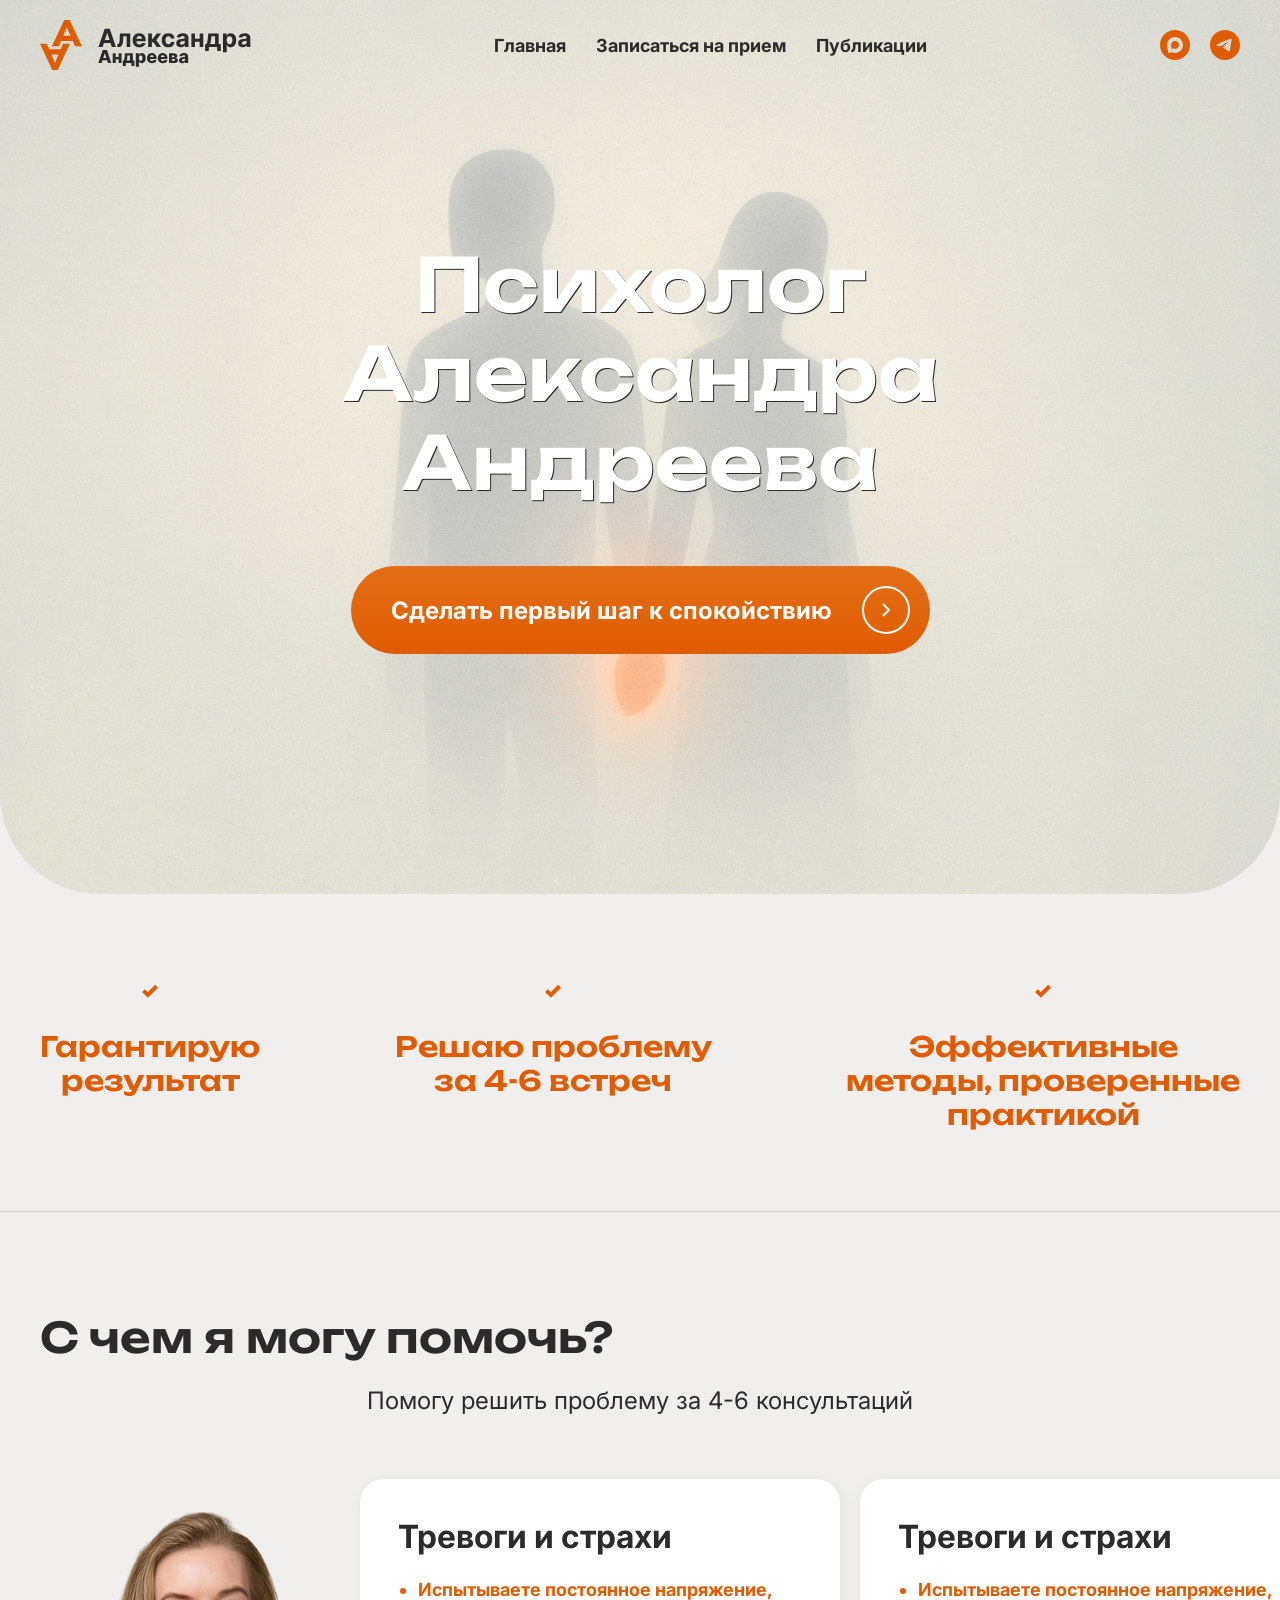
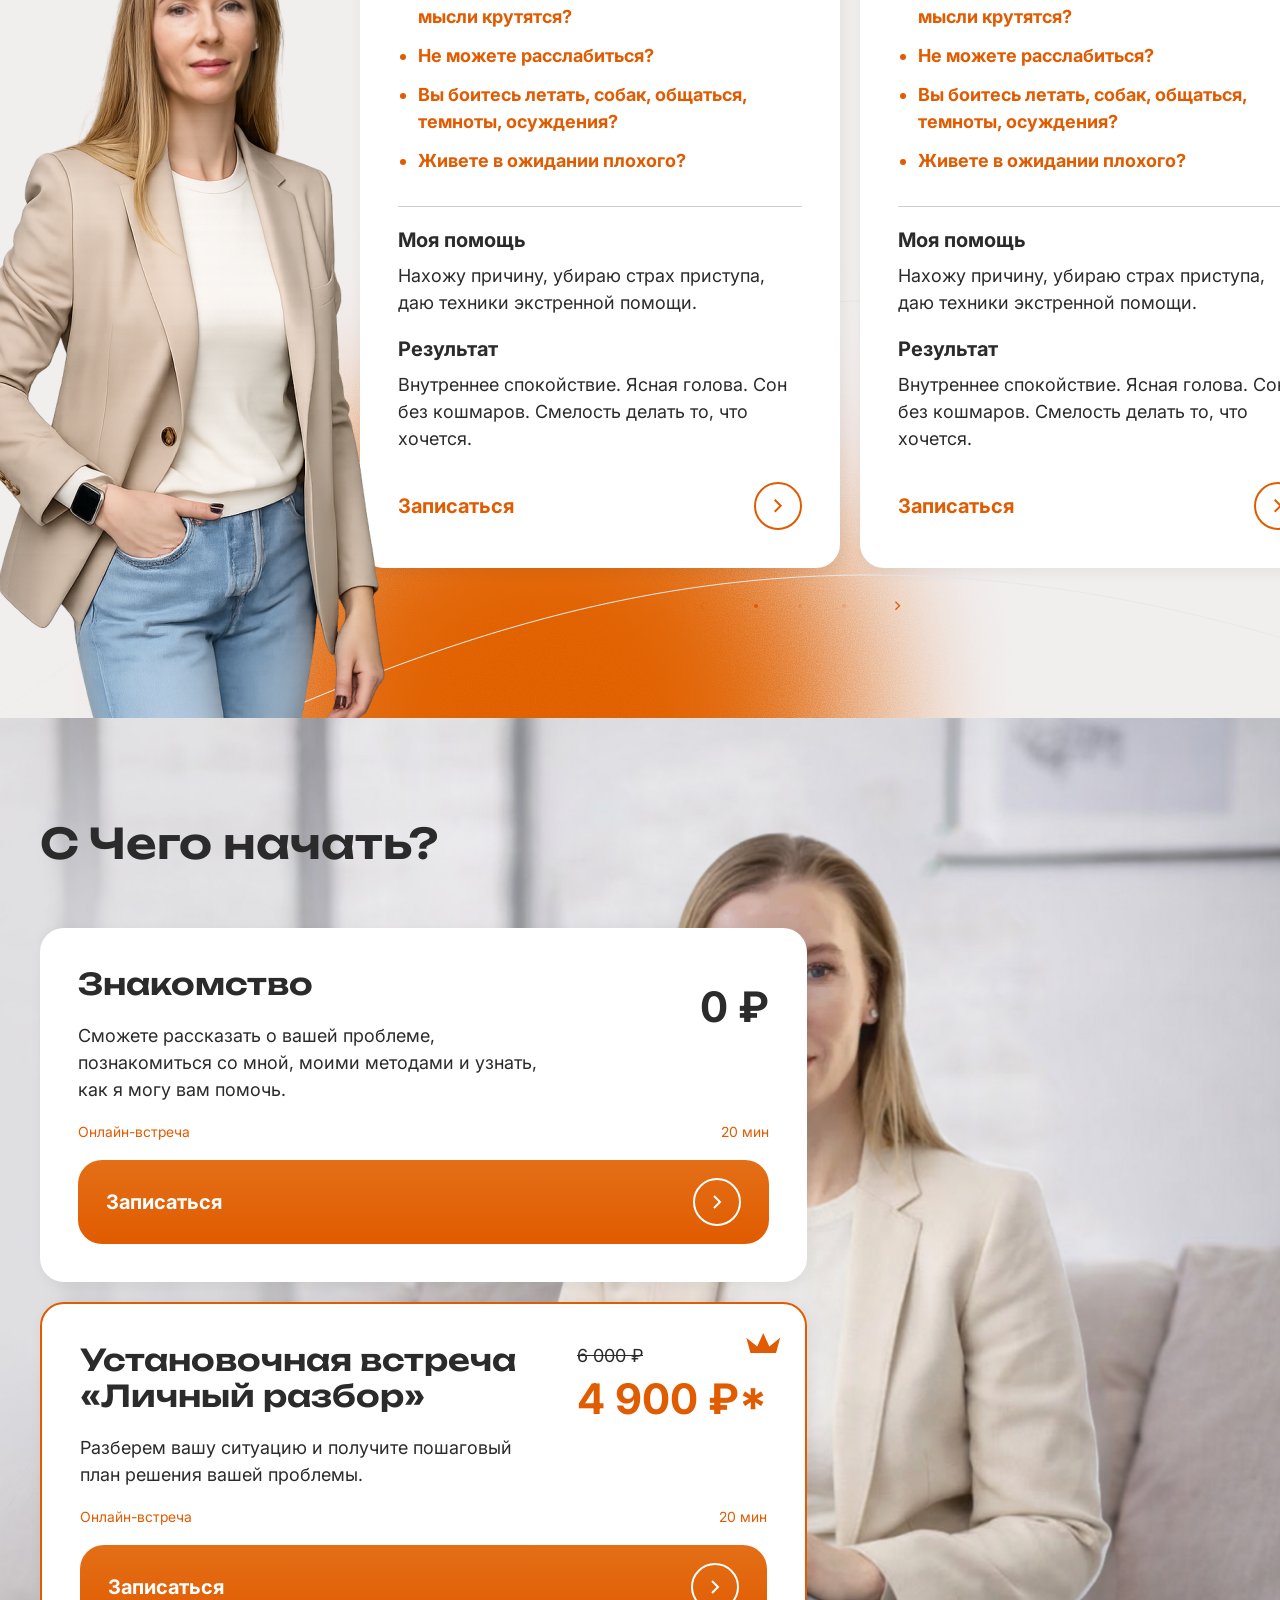
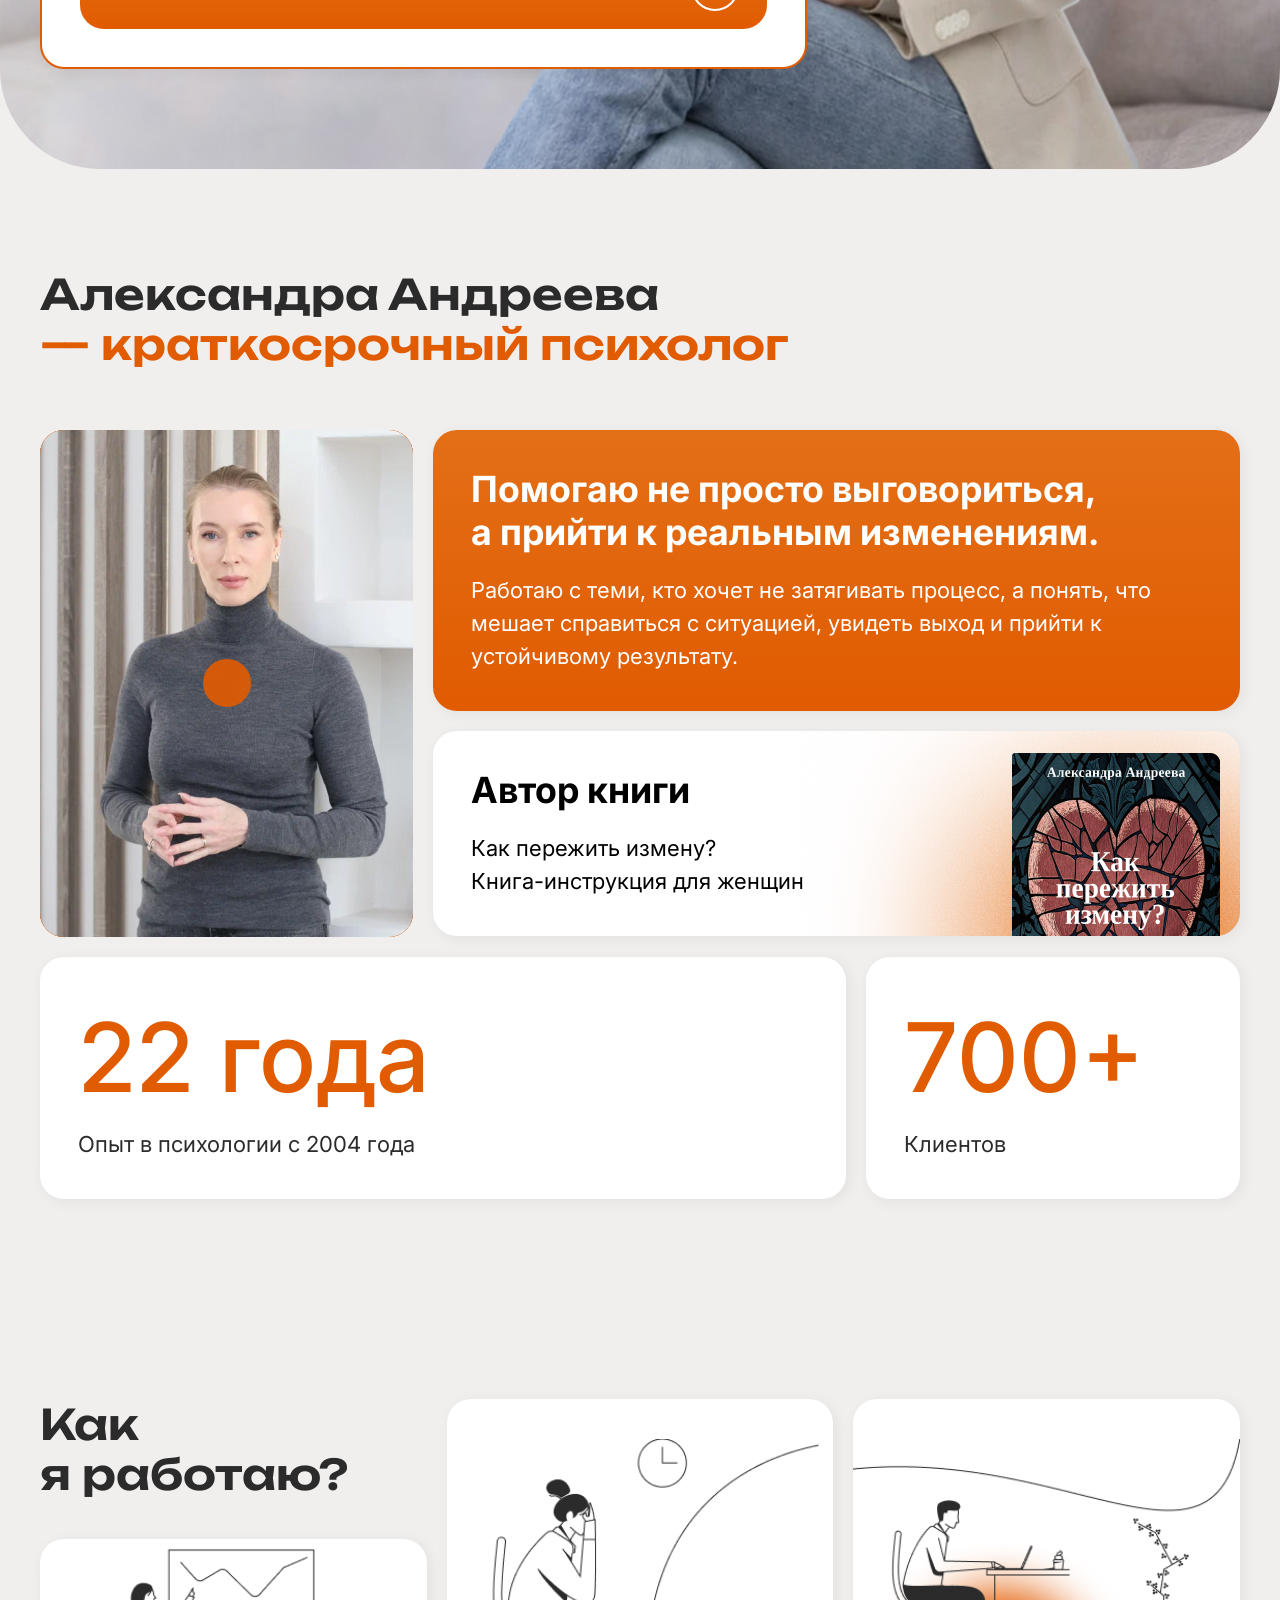
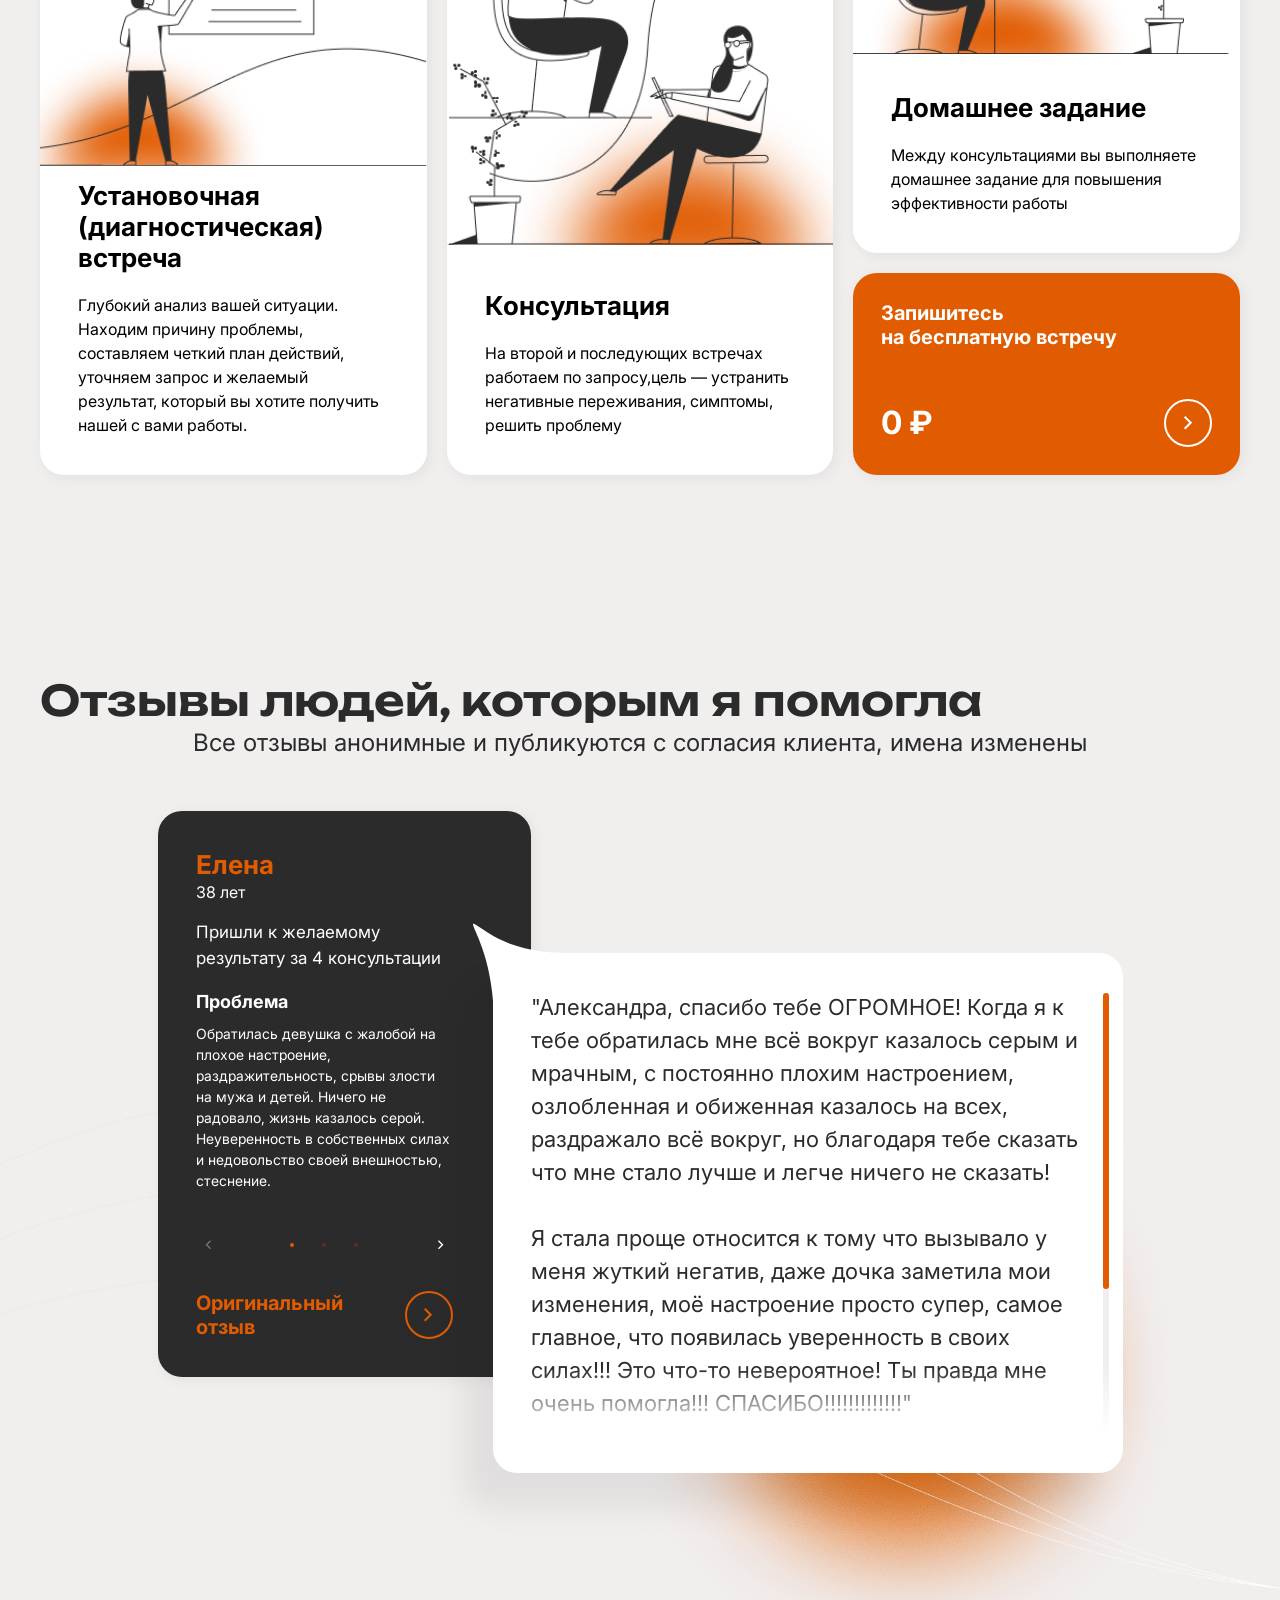
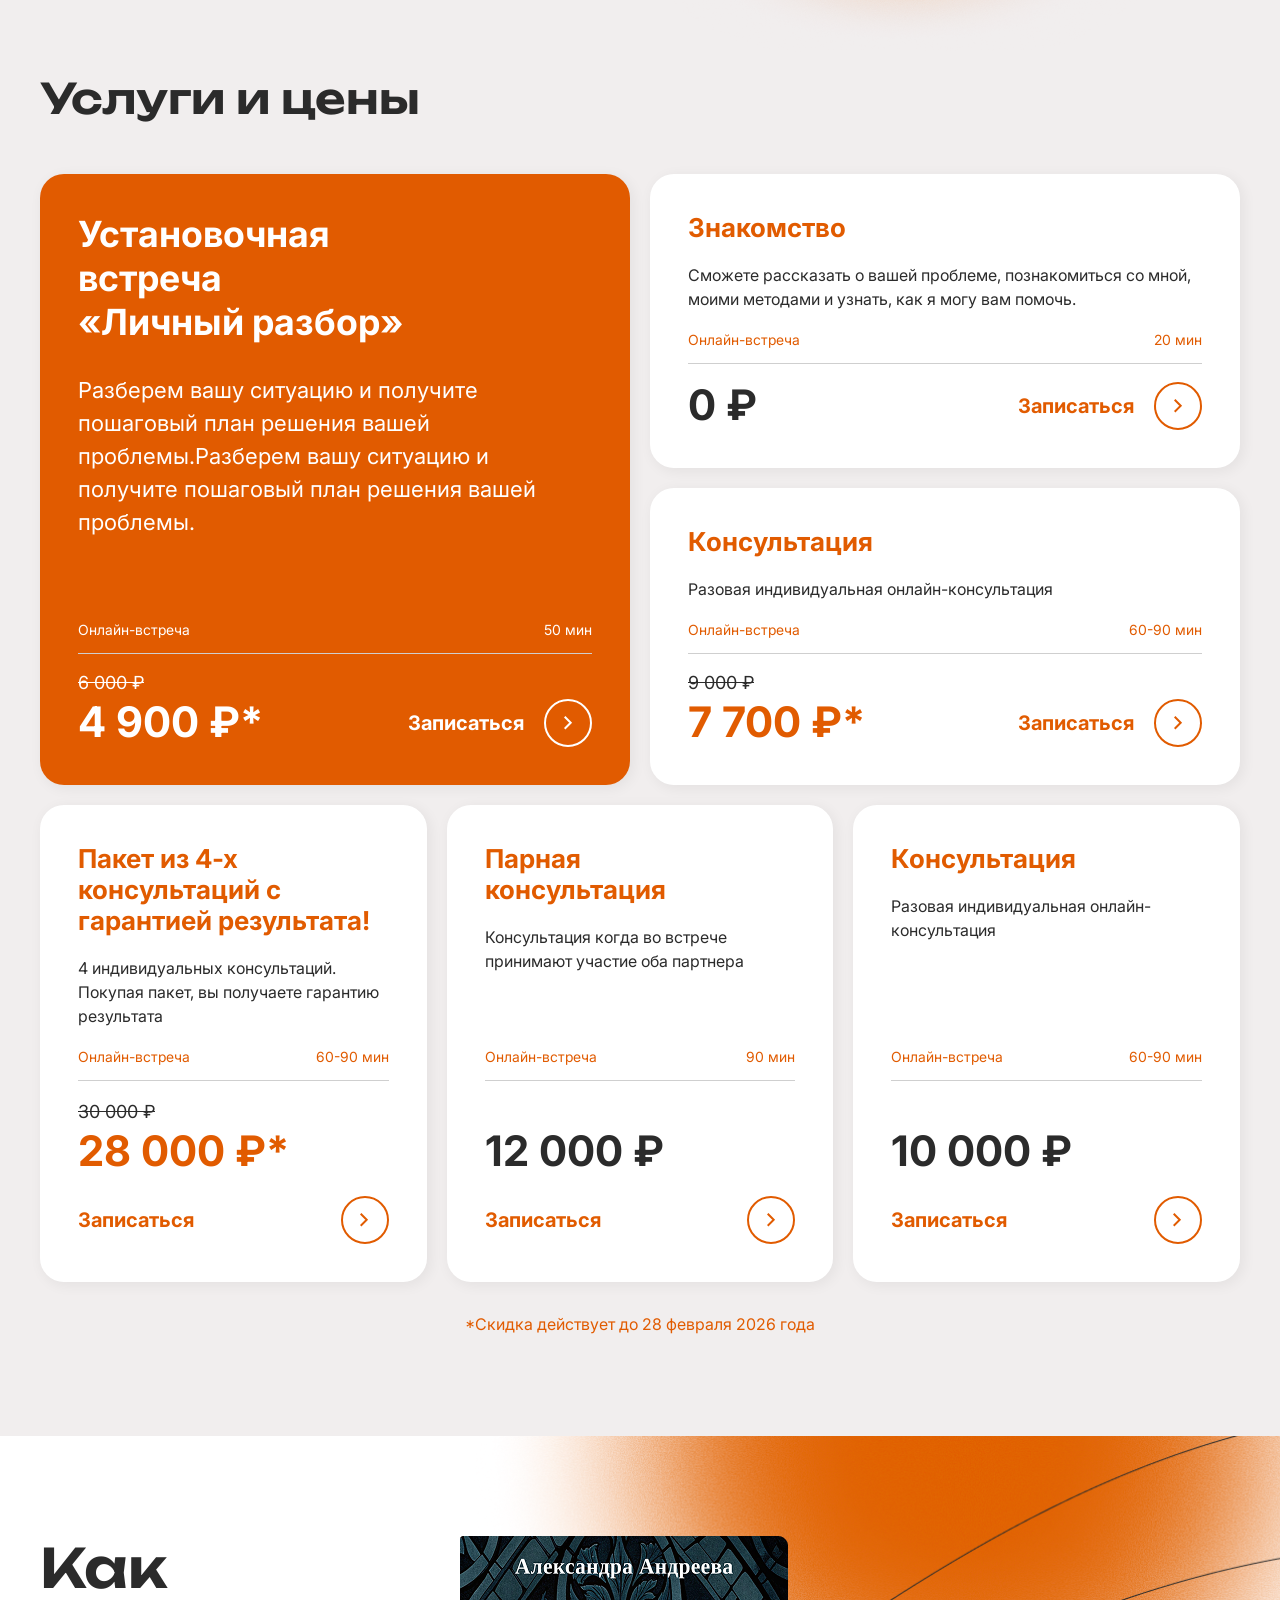
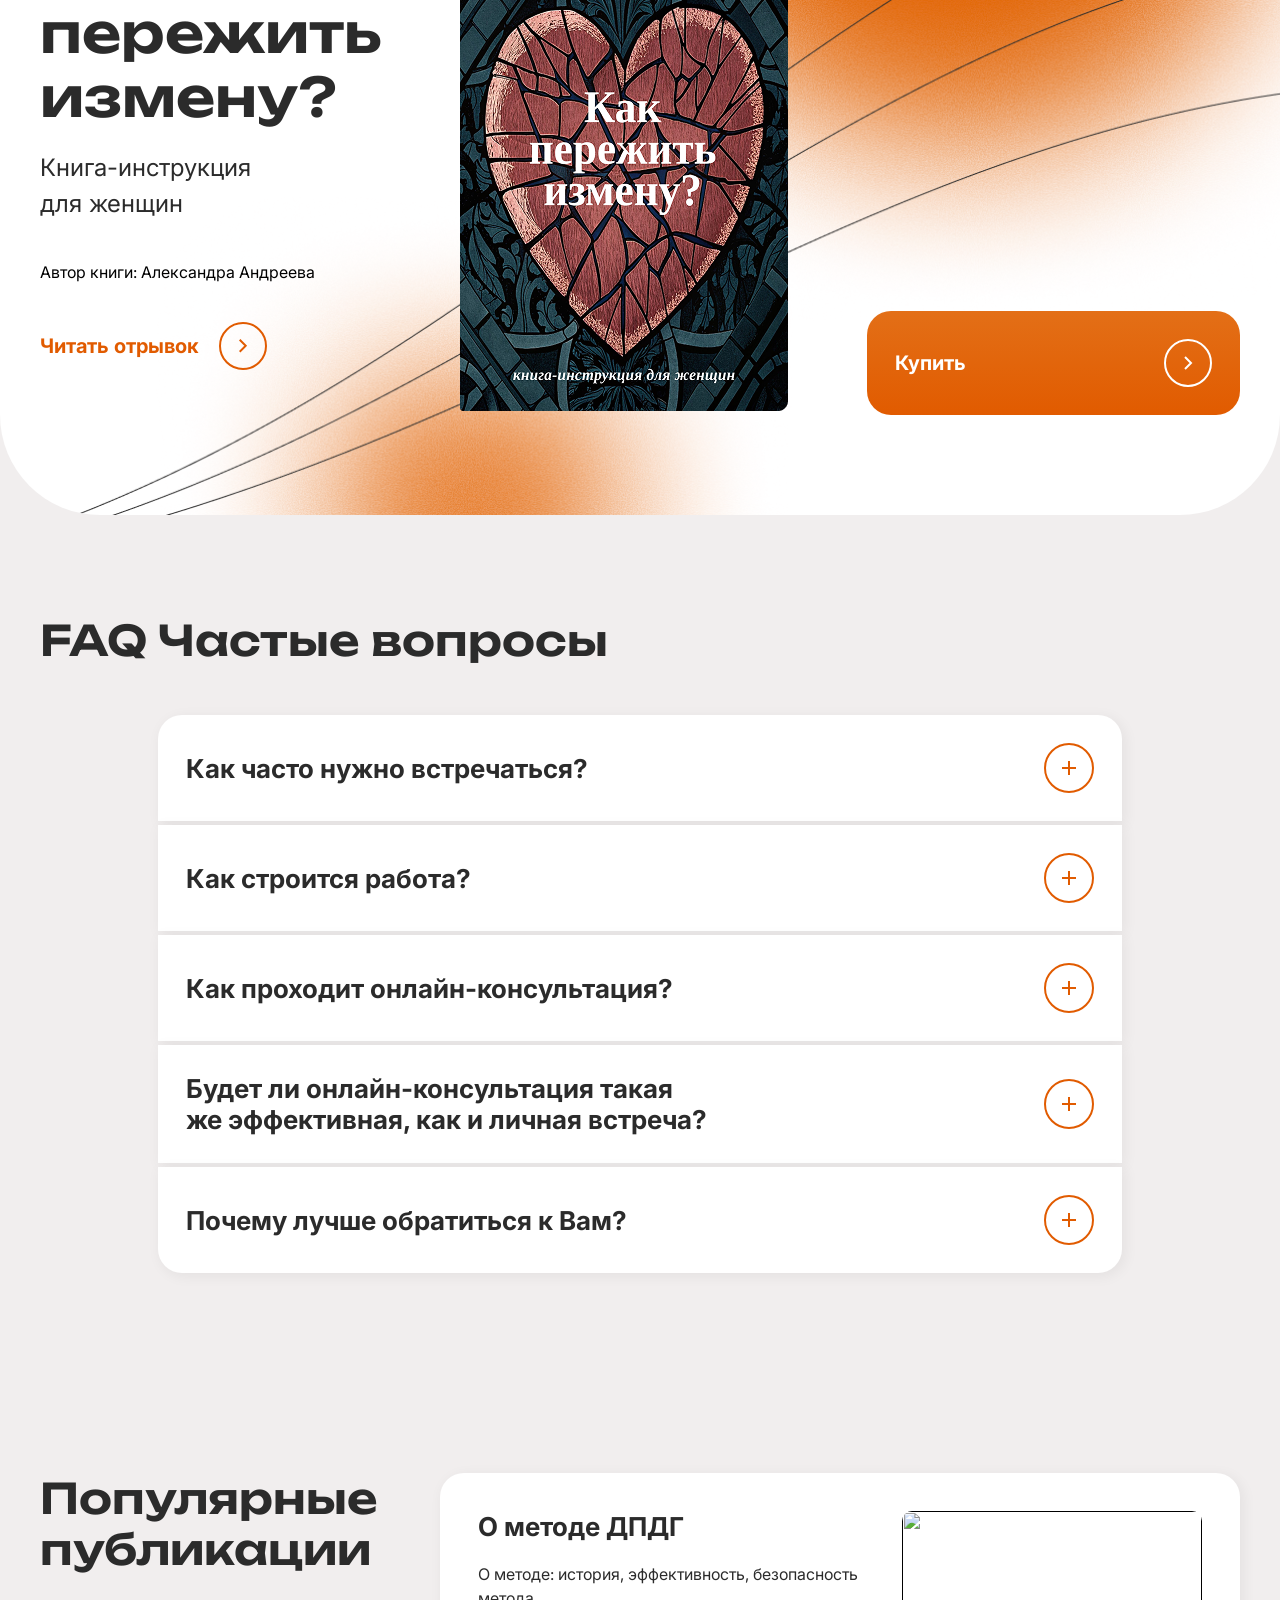
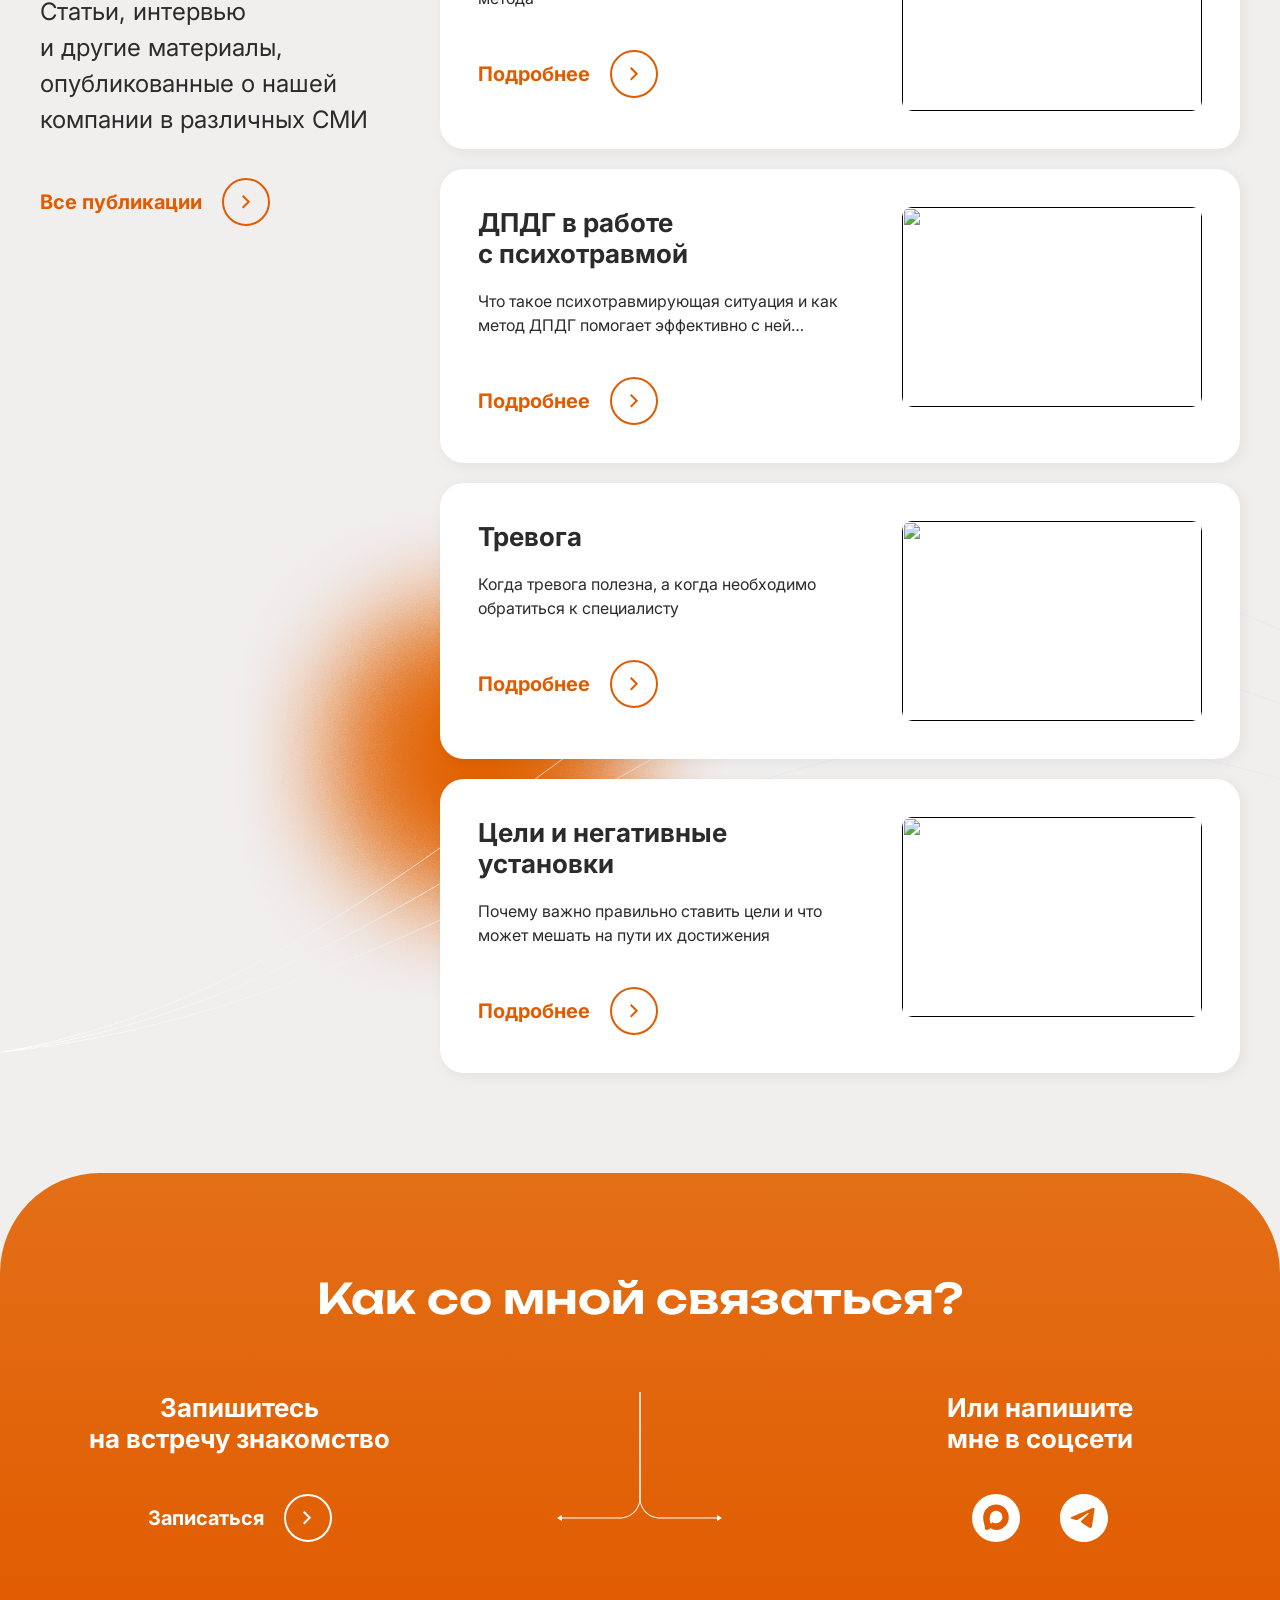
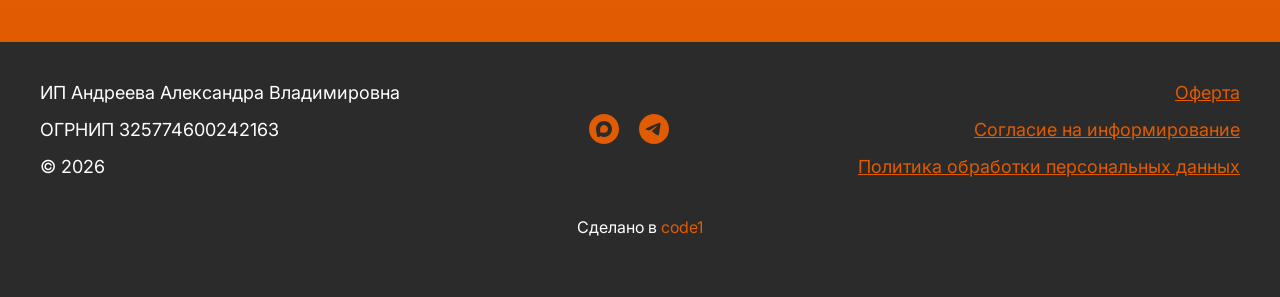
==== commit c9b56785: "+" ====
--- a/index.html
+++ b/index.html
@@ -11,18 +11,17 @@
     <link rel="preload" href="./fonts/Inter_18pt-Bold.woff2" as="font" type="font/woff2" crossorigin>
     <link rel="preload" href="./fonts/Inter_18pt-ExtraBold.woff2" as="font" type="font/woff2" crossorigin>
     <link rel="preload" href="./fonts/Unbounded-SemiBold.woff2" as="font" type="font/woff2" crossorigin>
-    <link rel="stylesheet"
-        href="https://cdnjs.cloudflare.com/ajax/libs/overlayscrollbars/2.12.0/styles/overlayscrollbars.min.css"
-        integrity="sha512-2WP3kcyJFX2VpAZsV7UOpbLjGS62iunKpT+kgn72tzNGnP7mSGoVl1u5AWzi59xeOaY+N62Cldi4qNR1Ug1NQg=="
-        crossorigin="anonymous" referrerpolicy="no-referrer" />
+    <link rel="stylesheet" href="./css/overlayscrollbars.min.css" />
     <link rel="stylesheet" href="./css/swiper-bundle.css">
     <link rel="stylesheet" href="./css/plyr.css">
+    <link rel="stylesheet" href="./css/aos.css">
+    <link rel="stylesheet" href="./css/fancybox.css">
     <link rel="stylesheet" href="./css/main.min.css">
 
 </head>
 
 <body>
-    <header class="header">
+    <header class="header" data-aos="fade-down">
         <div class="container">
             <div class="header__wrapper">
                 <a href="/" class="header__logo">
@@ -71,10 +70,10 @@
             </div>
             <div class="container">
                 <div class="main-screen__wrapper">
-                    <h1>
+                    <h1 data-aos="fade-in" data-aos-delay="400">
                         Психолог <br>Александра <br>Андреева
                     </h1>
-                    <a href="#" class="btn">
+                    <a href="#" class="btn" data-aos="fade-in" data-aos-delay="600">
                         <span>Сделать первый шаг к спокойствию</span>
                         <span class="btn-ico">
                             <svg width="48" height="48" viewBox="0 0 48 48" fill="none"
@@ -91,13 +90,13 @@
         <section class="advantages">
             <div class="container">
                 <ul class="advantages-list">
-                    <li class="list-item">
+                    <li class="list-item" data-aos="fade-up" data-aos-delay="200">
                         Гарантирую <br>результат
                     </li>
-                    <li class="list-item">
+                    <li class="list-item" data-aos="fade-up" data-aos-delay="600">
                         Решаю проблему <br>за 4-6 встреч
                     </li>
-                    <li class="list-item">
+                    <li class="list-item" data-aos="fade-up" data-aos-delay="1000">
                         Эффективные <br>методы, проверенные <br> практикой
                     </li>
                 </ul>
@@ -105,14 +104,15 @@
         </section>
         <section class="help-with">
             <div class="container">
-                <h2 class="section-title">С чем я могу помочь?</h2>
-                <span class="section-descr">Помогу решить проблему за 4-6 консультаций</span>
+                <h2 class="section-title" data-aos="fade-up" data-aos-delay="200">С чем я могу помочь?</h2>
+                <span class="section-descr" data-aos="fade-up" data-aos-delay="400">Помогу решить проблему за 4-6
+                    консультаций</span>
                 <div class="cards-slider swiper">
-                    <div class="help-with__image">
+                    <div class="help-with__image" data-aos="fade-in" data-aos-delay="100">
                         <img src="./img/help-with-image.png" alt="">
                     </div>
                     <div class="swiper-wrapper">
-                        <div class="swiper-slide cards-slide">
+                        <div class="swiper-slide cards-slide" data-aos="zoom-in" data-aos-delay="200">
                             <h4 class="cards-slide__title">Тревоги и страхи</h4>
                             <ul class="cards-slide__list">
                                 <li class="list-item">Испытываете постоянное напряжение, мысли крутятся?</li>
@@ -142,7 +142,7 @@
                                 </span>
                             </a>
                         </div>
-                        <div class="swiper-slide cards-slide">
+                        <div class="swiper-slide cards-slide" data-aos="zoom-in" data-aos-delay="400">
                             <h4 class="cards-slide__title">Тревоги и страхи</h4>
                             <ul class="cards-slide__list">
                                 <li class="list-item">Испытываете постоянное напряжение, мысли крутятся?</li>
@@ -172,7 +172,7 @@
                                 </span>
                             </a>
                         </div>
-                        <div class="swiper-slide cards-slide">
+                        <div class="swiper-slide cards-slide" data-aos="zoom-in" data-aos-delay="600">
                             <h4 class="cards-slide__title">Тревоги и страхи</h4>
                             <ul class="cards-slide__list">
                                 <li class="list-item">Испытываете постоянное напряжение, мысли крутятся?</li>
@@ -202,8 +202,6 @@
                                 </span>
                             </a>
                         </div>
-
-
                     </div>
                     <div class="cards-nav">
                         <div class="swiper-button-prev"></div>
@@ -216,9 +214,9 @@
         </section>
         <section class="services">
             <div class="container">
-                <h2 class="section-title">С Чего начать?</h2>
+                <h2 class="section-title" data-aos="fade-left" data-aos-delay="200">С Чего начать?</h2>
                 <div class="services__blocks">
-                    <div class="service">
+                    <div class="service" data-aos="zoom-in" data-aos-delay="200">
                         <div class="service__head">
                             <div class="service__content">
                                 <h4>Знакомство</h4>
@@ -247,7 +245,7 @@
                         </a>
                     </div>
 
-                    <div class="service sale-service">
+                    <div class="service sale-service" data-aos="zoom-in" data-aos-delay="200">
                         <div class="service__head">
                             <div class="service__content">
                                 <h4>Установочная встреча <br> «Личный разбор»</h4>
@@ -281,25 +279,25 @@
         </section>
         <section class="author-section">
             <div class="container">
-                <h2 class="section-title">
+                <h2 class="section-title" data-aos="fade-left" data-aos-delay="200">
                     Александра Андреева <br>
                     <span>— краткосрочный психолог</span>
                 </h2>
                 <div class="author-section__content">
                     <div class="author-section__top">
-                        <div class="author-section__top-left">
+                        <div class="author-section__top-left" data-aos="zoom-in" data-aos-delay="200">
                             <video id="player" playsinline data-poster="./img/person-video-poster.jpg">
                                 <source src="./files/large.mp4" type="video/mp4" />
                             </video>
                         </div>
                         <div class="author-section__top-right">
-                            <div class="top-right__block info-card">
+                            <div class="top-right__block info-card" data-aos="zoom-in" data-aos-delay="200">
                                 <h3>Помогаю не просто выговориться, <br>а прийти к реальным изменениям.</h3>
                                 <p>Работаю с теми, кто хочет не затягивать процесс, а
                                     понять, что мешает справиться с ситуацией, увидеть выход и прийти к устойчивому
                                     результату.</p>
                             </div>
-                            <div class="top-right__block book-card">
+                            <div class="top-right__block book-card" data-aos="zoom-in" data-aos-delay="200">
                                 <h3>Автор книги</h3>
                                 <p>Как пережить измену?<br> Книга-инструкция для женщин</p>
                                 <div class="book-image">
@@ -309,11 +307,11 @@
                         </div>
                     </div>
                     <div class="author-section__bottom">
-                        <div class="bottom-card">
+                        <div class="bottom-card" data-aos="zoom-in" data-aos-delay="200">
                             <div class="large-num">22 года</div>
                             <div class="descr">Опыт в психологии с 2004 года</div>
                         </div>
-                        <div class="bottom-card">
+                        <div class="bottom-card" data-aos="zoom-in" data-aos-delay="200">
                             <div class="large-num">700+</div>
                             <div class="descr">Клиентов</div>
                         </div>
@@ -325,10 +323,10 @@
             <div class="container">
                 <div class="how-it-work__wrapper">
                     <div class="coll">
-                        <h2 class="section-title">
+                        <h2 class="section-title" data-aos="fade-down" data-aos-delay="200">
                             Как <br> я работаю?
                         </h2>
-                        <div class="coll-block">
+                        <div class="coll-block" data-aos="fade-up" data-aos-delay="200">
                             <div class="coll-block__image">
                                 <img src="./img/coll-image-1.png" alt="">
                             </div>
@@ -344,7 +342,7 @@
                         </div>
                     </div>
                     <div class="coll">
-                        <div class="coll-block">
+                        <div class="coll-block" data-aos="fade-down" data-aos-delay="200">
                             <div class="coll-block__image">
                                 <img src="./img/coll-image-2.png" alt="">
                             </div>
@@ -357,7 +355,7 @@
                         </div>
                     </div>
                     <div class="coll">
-                        <div class="coll-block">
+                        <div class="coll-block" data-aos="fade-down" data-aos-delay="200">
                             <div class="coll-block__image">
                                 <img src="./img/coll-image-3.png" alt="">
                             </div>
@@ -368,11 +366,17 @@
                             </div>
                         </div>
 
-                        <div class="coll-block coll-block__action">
+                        <div class="coll-block coll-block__action" data-aos="fade-up" data-aos-delay="200">
                             <h4>Запишитесь <br> на бесплатную встречу</h4>
                             <div class="action__footer">
                                 <div class="num">0 ₽</div>
-                                <a href="#" class="action__btn"></a>
+                                <a href="#" class="action__btn">
+                                    <svg width="9" height="14" viewBox="0 0 9 14" fill="none"
+                                        xmlns="http://www.w3.org/2000/svg">
+                                        <path d="M0.707032 0.707031L6.70703 6.70704L0.707034 12.707" stroke="white"
+                                            stroke-width="2"></path>
+                                    </svg>
+                                </a>
                             </div>
                         </div>
                     </div>
@@ -381,9 +385,10 @@
         </section>
         <section class="reviews">
             <div class="container">
-                <h2 class="section-title">Отзывы людей, которым я помогла</h2>
-                <span class="section-descr">Все отзывы анонимные и публикуются с согласия клиента, имена изменены</span>
-                <div class="reviews__content">
+                <h2 class="section-title" data-aos="fade-up" data-aos-delay="100">Отзывы людей, которым я помогла</h2>
+                <span class="section-descr" data-aos="fade-up" data-aos-delay="200">Все отзывы анонимные и публикуются
+                    с согласия клиента, имена изменены</span>
+                <div class="reviews__content" data-aos="zoom-in" data-aos-delay="300">
                     <div class="reviews-main-slider swiper">
                         <div class="swiper-wrapper">
                             <div class="swiper-slide review-slide">
@@ -401,7 +406,8 @@
                                         стеснение.
                                     </div>
                                 </div>
-                                <div class="review-slide__footer">
+                                <div class="review-slide__footer" data-fancybox="reviews"
+                                    data-src="https://encrypted-tbn0.gstatic.com/images?q=tbn:ANd9GcTOOPyYzOK0R-J-5VFnGXdGnTLCG3QXGfSw-w&s">
                                     <span>Оригинальный отзыв</span>
                                     <span class="ico">
                                         <svg width="9" height="14" viewBox="0 0 9 14" fill="none"
@@ -430,7 +436,8 @@
                                         стеснение.
                                     </div>
                                 </div>
-                                <div class="review-slide__footer">
+                                <div class="review-slide__footer" data-fancybox="reviews"
+                                    data-src="https://encrypted-tbn0.gstatic.com/images?q=tbn:ANd9GcTOOPyYzOK0R-J-5VFnGXdGnTLCG3QXGfSw-w&s">
                                     <span>Оригинальный отзыв</span>
                                     <span class="ico">
                                         <svg width="9" height="14" viewBox="0 0 9 14" fill="none"
@@ -454,7 +461,8 @@
                                         раздражительность, срывы злост
                                     </div>
                                 </div>
-                                <div class="review-slide__footer">
+                                <div class="review-slide__footer" data-fancybox="reviews"
+                                    data-src="https://encrypted-tbn0.gstatic.com/images?q=tbn:ANd9GcTOOPyYzOK0R-J-5VFnGXdGnTLCG3QXGfSw-w&s">
                                     <span>Оригинальный отзыв</span>
                                     <span class="ico">
                                         <svg width="9" height="14" viewBox="0 0 9 14" fill="none"
@@ -539,17 +547,16 @@
                             </div>
                         </div>
                     </div>
-
                 </div>
             </div>
         </section>
         <section class="prices">
             <div class="container">
-                <h2 class="section-title">Услуги и цены</h2>
+                <h2 class="section-title" data-aos="fade-left" data-aos-delay="300">Услуги и цены</h2>
                 <div class="service-cards">
                     <div class="service-cards__top">
                         <div class="service-cards__coll">
-                            <div class="service-card orange-card">
+                            <div class="service-card orange-card" data-aos="zoom-in" data-aos-delay="100">
                                 <div class="service-card__name">Установочная <br>встреча <br>«Личный разбор»</div>
                                 <div class="service-card__descr">Разберем вашу ситуацию и получите пошаговый план
                                     решения вашей проблемы.Разберем вашу ситуацию и получите пошаговый план решения
@@ -576,7 +583,7 @@
                             </div>
                         </div>
                         <div class="service-cards__coll">
-                            <div class="service-card">
+                            <div class="service-card" data-aos="zoom-in" data-aos-delay="200">
                                 <div class="service-card__name">Знакомство</div>
                                 <div class="service-card__descr">Сможете рассказать о вашей проблеме, познакомиться со
                                     мной, моими методами и узнать, как я могу вам помочь.</div>
@@ -598,7 +605,7 @@
                                     </div>
                                 </div>
                             </div>
-                            <div class="service-card">
+                            <div class="service-card" data-aos="zoom-in" data-aos-delay="300">
                                 <div class="service-card__name">Консультация</div>
                                 <div class="service-card__descr">Разовая индивидуальная онлайн-консультация</div>
                                 <div class="service-card__footer">
@@ -623,7 +630,7 @@
                         </div>
                     </div>
                     <div class="service-cards__bottom">
-                        <div class="service-card">
+                        <div class="service-card" data-aos="zoom-in" data-aos-delay="100">
                             <div class="service-card__name">Пакет из 4-х консультаций с гарантией результата!</div>
                             <div class="service-card__descr">4 индивидуальных консультаций. Покупая пакет, вы получаете
                                 гарантию результата</div>
@@ -646,7 +653,7 @@
                                 </div>
                             </div>
                         </div>
-                        <div class="service-card">
+                        <div class="service-card" data-aos="zoom-in" data-aos-delay="200">
                             <div class="service-card__name">Парная <br> консультация</div>
                             <div class="service-card__descr">Консультация когда во встрече принимают участие оба
                                 партнера</div>
@@ -668,7 +675,7 @@
                                 </div>
                             </div>
                         </div>
-                        <div class="service-card">
+                        <div class="service-card" data-aos="zoom-in" data-aos-delay="300">
                             <div class="service-card__name">Консультация</div>
                             <div class="service-card__descr">Разовая индивидуальная онлайн-консультация</div>
                             <div class="service-card__footer">
@@ -691,7 +698,7 @@
                         </div>
                     </div>
                 </div>
-                <div class="prices-descr">
+                <div class="prices-descr" data-aos="fade-in" data-aos-delay="500">
                     *Скидка действует до 28 февраля 2026 года
                 </div>
             </div>
@@ -699,7 +706,7 @@
         <section class="book-section">
             <div class="container">
                 <div class="book-section__wrapper">
-                    <div class="book-section__coll">
+                    <div class="book-section__coll" data-aos="fade-up" data-aos-delay="100">
                         <h2 class="book-section__title">Как <br> пережить<br> измену?</h2>
                         <p class="section-descr">
                             Книга-инструкция<br> для женщин
@@ -716,10 +723,10 @@
                             </span>
                         </a>
                     </div>
-                    <div class="book-section__coll">
+                    <div class="book-section__coll" data-aos="zoom-in" data-aos-delay="200">
                         <img src="./img/book-section-book.png" alt="">
                     </div>
-                    <div class="book-section__coll">
+                    <div class="book-section__coll" data-aos="fade-right" data-aos-delay="300">
                         <a href="#" class="btn">
                             <span>Купить</span>
                             <span class="btn-ico">
@@ -737,9 +744,9 @@
         </section>
         <section class="faq">
             <div class="container">
-                <h2 class="section-title">FAQ Частые вопросы</h2>
+                <h2 class="section-title" data-aos="fade-up" data-aos-delay="200">FAQ Частые вопросы</h2>
                 <div class="faq__list">
-                    <div class="faq-item">
+                    <div class="faq-item" data-aos="fade-right" data-aos-delay="100">
                         <div class="faq-item__head">
                             <h4 class="faq-item__name">Как часто нужно встречаться?</h4>
                             <div class="faq-item__ico"></div>
@@ -758,7 +765,7 @@
                             </div>
                         </div>
                     </div>
-                    <div class="faq-item">
+                    <div class="faq-item" data-aos="fade-right" data-aos-delay="100">
                         <div class="faq-item__head">
                             <h4 class="faq-item__name">Как строится работа?</h4>
                             <div class="faq-item__ico"></div>
@@ -777,7 +784,7 @@
                             </div>
                         </div>
                     </div>
-                    <div class="faq-item">
+                    <div class="faq-item" data-aos="fade-right" data-aos-delay="100">
                         <div class="faq-item__head">
                             <h4 class="faq-item__name">Как проходит онлайн-консультация?</h4>
                             <div class="faq-item__ico"></div>
@@ -796,8 +803,7 @@
                             </div>
                         </div>
                     </div>
-
-                    <div class="faq-item">
+                    <div class="faq-item" data-aos="fade-right" data-aos-delay="100">
                         <div class="faq-item__head">
                             <h4 class="faq-item__name">Будет ли онлайн-консультация такая <br> же эффективная, как и
                                 личная встреча?</h4>
@@ -817,7 +823,7 @@
                             </div>
                         </div>
                     </div>
-                    <div class="faq-item">
+                    <div class="faq-item" data-aos="fade-right" data-aos-delay="100">
                         <div class="faq-item__head">
                             <h4 class="faq-item__name">Почему лучше обратиться к Вам?</h4>
                             <div class="faq-item__ico"></div>
@@ -842,7 +848,7 @@
         <section class="news-section">
             <div class="container">
                 <div class="news-section__wrapper">
-                    <div class="news-section__coll">
+                    <div class="news-section__coll" data-aos="fade-down" data-aos-delay="100">
                         <h2 class="section-title">
                             Популярные <br>
                             публикации
@@ -863,7 +869,7 @@
                         </a>
                     </div>
                     <div class="news-section__coll">
-                        <a href="" class="news-block">
+                        <a href="" class="news-block" data-aos="fade-up" data-aos-delay="100">
                             <div class="news-block__info">
                                 <div class="news-block__title">О методе ДПДГ</div>
                                 <div class="news-block__descr">О методе: история, эффективность, безопасность метода
@@ -884,7 +890,7 @@
                                     alt="">
                             </div>
                         </a>
-                        <a href="" class="news-block">
+                        <a href="" class="news-block" data-aos="fade-up" data-aos-delay="100">
                             <div class="news-block__info">
                                 <div class="news-block__title">ДПДГ в работе <br> с психотравмой</div>
                                 <div class="news-block__descr">Что такое психотравмирующая ситуация и как метод ДПДГ
@@ -905,7 +911,7 @@
                                     alt="">
                             </div>
                         </a>
-                        <a href="" class="news-block">
+                        <a href="" class="news-block" data-aos="fade-up" data-aos-delay="100">
                             <div class="news-block__info">
                                 <div class="news-block__title">Тревога</div>
                                 <div class="news-block__descr">Когда тревога полезна, а когда необходимо обратиться к
@@ -926,7 +932,7 @@
                                     alt="">
                             </div>
                         </a>
-                        <a href="" class="news-block">
+                        <a href="" class="news-block" data-aos="fade-up" data-aos-delay="100">
                             <div class="news-block__info">
                                 <div class="news-block__title">Цели и негативные установки</div>
                                 <div class="news-block__descr">Почему важно правильно ставить цели и что может мешать на
@@ -955,9 +961,9 @@
     <footer class="footer">
         <div class="footer-top">
             <div class="container">
-                <div class="footer-top__title">Как со мной связаться?</div>
+                <div class="footer-top__title" data-aos="fade-in" data-aos-delay="100">Как со мной связаться?</div>
                 <div class="footer-top__wrapper">
-                    <div class="footer-top__coll">
+                    <div class="footer-top__coll" data-aos="fade-right" data-aos-delay="100">
                         <div class="footer-top__subtitle">Запишитесь <br> на встречу знакомство</div>
                         <a href="#" class="service-card__btn">
                             <span>Записаться</span>
@@ -971,10 +977,10 @@
                             </span>
                         </a>
                     </div>
-                    <div class="footer-top__coll">
+                    <div class="footer-top__coll" data-aos="zoom-in" data-aos-delay="100">
                         <img src="./img/footer-top-arrows.svg" alt="">
                     </div>
-                    <div class="footer-top__coll">
+                    <div class="footer-top__coll" data-aos="fade-left" data-aos-delay="100">
                         <div class="footer-top__subtitle">
                             Или напишите <br> мне в соцсети
                         </div>
@@ -1003,7 +1009,7 @@
         </div>
         <div class="footer-bottom">
             <div class="container">
-                <div class="footer-bottom__wrapper">
+                <div class="footer-bottom__wrapper" data-aos="fade-in" data-aos-delay="100">
                     <div class="footer-bottom__coll">
                         <div class="footer-bottom__info">ИП Андреева Александра Владимировна</div>
                         <div class="footer-bottom__info">ОГРНИП 325774600242163</div>
@@ -1051,7 +1057,9 @@
     <script src="./js/jquery.min.js"></script>
     <script src="./js/overlayscrollbars.browser.es6.min.js"></script>
     <script src="./js/swiper-bundle.min.js"></script>
+    <script src="./js/aos.js"></script>
     <script src="./js/plyr.js"></script>
+    <script src="./js/fancybox.umd.js"></script>
     <script src="./js/main.js"></script>
 </body>
 
--- a/css/overlayscrollbars.min.css
+++ b/css/overlayscrollbars.min.css
@@ -0,0 +1,9 @@
+/*! 
+ * OverlayScrollbars
+ * Version: 2.12.0
+ * 
+ * Copyright (c) Rene Haas | KingSora.
+ * https://github.com/KingSora
+ * 
+ * Released under the MIT license.
+ */.os-size-observer,.os-size-observer-listener{box-sizing:border-box;direction:inherit;overflow:hidden;pointer-events:none;scroll-behavior:auto!important;visibility:hidden}.os-size-observer,.os-size-observer-listener,.os-size-observer-listener-item,.os-size-observer-listener-item-final{left:0;position:absolute;top:0;writing-mode:horizontal-tb}.os-size-observer{border:inherit;bottom:0;box-sizing:inherit;contain:strict;display:flex;flex-direction:row;flex-wrap:nowrap;left:0;margin:-133px;padding:inherit;right:0;top:0;transform:scale(.1);z-index:-1}.os-size-observer:before{box-sizing:inherit;content:"";flex:none;height:10px;padding:10px;width:10px}.os-size-observer-appear{animation:os-size-observer-appear-animation 1ms forwards}.os-size-observer-listener{border:inherit;box-sizing:border-box;flex:auto;margin:-133px;padding:inherit;position:relative;transform:scale(10)}.os-size-observer-listener.ltr{margin-left:0;margin-right:-266px}.os-size-observer-listener.rtl{margin-left:-266px;margin-right:0}.os-size-observer-listener:empty:before{content:"";height:100%;width:100%}.os-size-observer-listener:empty:before,.os-size-observer-listener>.os-size-observer-listener-item{border:inherit;box-sizing:content-box;display:block;flex:auto;padding:inherit;position:relative}.os-size-observer-listener-scroll{box-sizing:border-box;display:flex}.os-size-observer-listener-item{bottom:0;direction:ltr;flex:none;overflow:hidden;right:0}.os-size-observer-listener-item-final{transition:none}@keyframes os-size-observer-appear-animation{0%{cursor:auto}to{cursor:none}}.os-trinsic-observer{border:none;box-sizing:border-box;contain:strict;flex:none;height:0;margin:0;max-height:1px;max-width:0;overflow:hidden;padding:0;position:relative;top:calc(100% + 1px);z-index:-1}.os-trinsic-observer:not(:empty){height:calc(100% + 1px);top:-1px}.os-trinsic-observer:not(:empty)>.os-size-observer{height:1000%;min-height:1px;min-width:1px;width:1000%}[data-overlayscrollbars-initialize]:not([data-overlayscrollbars-viewport]),[data-overlayscrollbars-viewport~=scrollbarHidden],html[data-overlayscrollbars-viewport~=scrollbarHidden]>body{scrollbar-width:none!important}[data-overlayscrollbars-initialize]:not([data-overlayscrollbars-viewport])::-webkit-scrollbar,[data-overlayscrollbars-initialize]:not([data-overlayscrollbars-viewport])::-webkit-scrollbar-corner,[data-overlayscrollbars-viewport~=scrollbarHidden]::-webkit-scrollbar,[data-overlayscrollbars-viewport~=scrollbarHidden]::-webkit-scrollbar-corner,html[data-overlayscrollbars-viewport~=scrollbarHidden]>body::-webkit-scrollbar,html[data-overlayscrollbars-viewport~=scrollbarHidden]>body::-webkit-scrollbar-corner{-webkit-appearance:none!important;appearance:none!important;display:none!important;height:0!important;width:0!important}[data-overlayscrollbars-initialize]:not([data-overlayscrollbars]):not(html):not(body){overflow:auto}html[data-overlayscrollbars-body]{overflow:hidden}html[data-overlayscrollbars-body],html[data-overlayscrollbars-body]>body{height:100%;margin:0;width:100%}html[data-overlayscrollbars-body]>body{margin:0;overflow:visible}[data-overlayscrollbars]{position:relative}[data-overlayscrollbars-padding],[data-overlayscrollbars~=host]{align-items:stretch!important;display:flex;flex-direction:row!important;flex-wrap:nowrap!important;scroll-behavior:auto!important}[data-overlayscrollbars-padding],[data-overlayscrollbars-viewport]:not([data-overlayscrollbars]){border:none;box-sizing:inherit;flex:auto;height:auto;margin:0;min-width:0;padding:0;position:relative;width:100%;z-index:0}[data-overlayscrollbars-viewport]:not([data-overlayscrollbars]){--os-vaw:0;--os-vah:0;outline:none}[data-overlayscrollbars-viewport]:not([data-overlayscrollbars]):focus{outline:none}[data-overlayscrollbars-viewport][data-overlayscrollbars-viewport~=arrange]:before{content:"";height:var(--os-vah);min-height:1px;min-width:1px;pointer-events:none;position:absolute;width:var(--os-vaw);z-index:-1}[data-overlayscrollbars-padding],[data-overlayscrollbars~=host]{overflow:hidden!important}[data-overlayscrollbars-padding~=noClipping],[data-overlayscrollbars~=host][data-overlayscrollbars~=noClipping]{overflow:visible!important}[data-overlayscrollbars-viewport]{--os-viewport-overflow-x:hidden;--os-viewport-overflow-y:hidden;overflow-x:var(--os-viewport-overflow-x);overflow-y:var(--os-viewport-overflow-y)}[data-overlayscrollbars-viewport~=overflowXVisible]{--os-viewport-overflow-x:visible}[data-overlayscrollbars-viewport~=overflowXHidden]{--os-viewport-overflow-x:hidden}[data-overlayscrollbars-viewport~=overflowXScroll]{--os-viewport-overflow-x:scroll}[data-overlayscrollbars-viewport~=overflowYVisible]{--os-viewport-overflow-y:visible}[data-overlayscrollbars-viewport~=overflowYHidden]{--os-viewport-overflow-y:hidden}[data-overlayscrollbars-viewport~=overflowYScroll]{--os-viewport-overflow-y:scroll}[data-overlayscrollbars-viewport~=overflowImportant]{overflow-x:var(--os-viewport-overflow-x)!important;overflow-y:var(--os-viewport-overflow-y)!important}[data-overlayscrollbars-viewport~=noContent]:not(#osFakeId){font-size:0!important;line-height:0!important}[data-overlayscrollbars-viewport~=noContent]:not(#osFakeId):after,[data-overlayscrollbars-viewport~=noContent]:not(#osFakeId):before,[data-overlayscrollbars-viewport~=noContent]:not(#osFakeId)>*{clip:rect(0,0,0,0)!important;border-width:0!important;display:none!important;height:1px!important;margin:-1px!important;overflow:hidden!important;padding:0!important;position:absolute!important;white-space:nowrap!important;width:1px!important}[data-overlayscrollbars-viewport~=measuring],[data-overlayscrollbars-viewport~=scrolling]{scroll-behavior:auto!important;scroll-snap-type:none!important}[data-overlayscrollbars-viewport~=measuring][data-overlayscrollbars-viewport~=overflowXVisible]{overflow-x:hidden!important}[data-overlayscrollbars-viewport~=measuring][data-overlayscrollbars-viewport~=overflowYVisible]{overflow-y:hidden!important}[data-overlayscrollbars-content]{box-sizing:inherit}[data-overlayscrollbars-contents]:not(#osFakeId):not([data-overlayscrollbars-padding]):not([data-overlayscrollbars-viewport]):not([data-overlayscrollbars-content]){display:contents}[data-overlayscrollbars-grid],[data-overlayscrollbars-grid] [data-overlayscrollbars-padding]{display:grid;grid-template:1fr/1fr}[data-overlayscrollbars-grid]>[data-overlayscrollbars-padding],[data-overlayscrollbars-grid]>[data-overlayscrollbars-padding]>[data-overlayscrollbars-viewport],[data-overlayscrollbars-grid]>[data-overlayscrollbars-viewport]{height:auto!important;width:auto!important}@property --os-scroll-percent{syntax:"<number>";inherits:true;initial-value:0}@property --os-viewport-percent{syntax:"<number>";inherits:true;initial-value:0}.os-scrollbar{--os-viewport-percent:0;--os-scroll-percent:0;--os-scroll-direction:0;--os-scroll-percent-directional:calc(var(--os-scroll-percent) - (var(--os-scroll-percent) + (1 - var(--os-scroll-percent))*-1)*var(--os-scroll-direction));contain:size layout;contain:size layout style;opacity:0;pointer-events:none;position:absolute;transition:opacity .15s,visibility .15s,top .15s,right .15s,bottom .15s,left .15s;visibility:hidden}body>.os-scrollbar{position:fixed;z-index:99999}.os-scrollbar-transitionless{transition:none!important}.os-scrollbar-track{border:none!important;padding:0!important;position:relative}.os-scrollbar-handle{position:absolute}.os-scrollbar-handle,.os-scrollbar-track{height:100%;pointer-events:none;width:100%}.os-scrollbar.os-scrollbar-handle-interactive .os-scrollbar-handle,.os-scrollbar.os-scrollbar-track-interactive .os-scrollbar-track{pointer-events:auto;touch-action:none}.os-scrollbar-horizontal{bottom:0;left:0}.os-scrollbar-vertical{right:0;top:0}.os-scrollbar-rtl.os-scrollbar-horizontal{right:0}.os-scrollbar-rtl.os-scrollbar-vertical{left:0;right:auto}.os-scrollbar-visible{opacity:1;visibility:visible}.os-scrollbar-auto-hide.os-scrollbar-auto-hide-hidden{opacity:0;visibility:hidden}.os-scrollbar-interaction.os-scrollbar-visible{opacity:1;visibility:visible}.os-scrollbar-unusable,.os-scrollbar-unusable *,.os-scrollbar-wheel,.os-scrollbar-wheel *{pointer-events:none!important}.os-scrollbar-unusable .os-scrollbar-handle{opacity:0!important;transition:none!important}.os-scrollbar-horizontal .os-scrollbar-handle{bottom:0;left:calc(var(--os-scroll-percent-directional)*100%);transform:translateX(calc(var(--os-scroll-percent-directional)*-100%));width:calc(var(--os-viewport-percent)*100%)}.os-scrollbar-vertical .os-scrollbar-handle{height:calc(var(--os-viewport-percent)*100%);right:0;top:calc(var(--os-scroll-percent-directional)*100%);transform:translateY(calc(var(--os-scroll-percent-directional)*-100%))}@supports (container-type:size){.os-scrollbar-track{container-type:size}.os-scrollbar-horizontal .os-scrollbar-handle{left:auto;transform:translateX(calc(var(--os-scroll-percent-directional)*100cqw + var(--os-scroll-percent-directional)*-100%))}.os-scrollbar-vertical .os-scrollbar-handle{top:auto;transform:translateY(calc(var(--os-scroll-percent-directional)*100cqh + var(--os-scroll-percent-directional)*-100%))}.os-scrollbar-rtl.os-scrollbar-horizontal .os-scrollbar-handle{left:0;right:auto}}.os-scrollbar-rtl.os-scrollbar-vertical .os-scrollbar-handle{left:0;right:auto}.os-scrollbar.os-scrollbar-horizontal.os-scrollbar-cornerless,.os-scrollbar.os-scrollbar-horizontal.os-scrollbar-cornerless.os-scrollbar-rtl{left:0;right:0}.os-scrollbar.os-scrollbar-vertical.os-scrollbar-cornerless,.os-scrollbar.os-scrollbar-vertical.os-scrollbar-cornerless.os-scrollbar-rtl{bottom:0;top:0}@media print{.os-scrollbar{display:none}}.os-scrollbar{--os-size:0;--os-padding-perpendicular:0;--os-padding-axis:0;--os-track-border-radius:0;--os-track-bg:none;--os-track-bg-hover:none;--os-track-bg-active:none;--os-track-border:none;--os-track-border-hover:none;--os-track-border-active:none;--os-handle-border-radius:0;--os-handle-bg:none;--os-handle-bg-hover:none;--os-handle-bg-active:none;--os-handle-border:none;--os-handle-border-hover:none;--os-handle-border-active:none;--os-handle-min-size:33px;--os-handle-max-size:none;--os-handle-perpendicular-size:100%;--os-handle-perpendicular-size-hover:100%;--os-handle-perpendicular-size-active:100%;--os-handle-interactive-area-offset:0}.os-scrollbar-track{background:var(--os-track-bg);border:var(--os-track-border);border-radius:var(--os-track-border-radius);transition:opacity .15s,background-color .15s,border-color .15s}.os-scrollbar-track:hover{background:var(--os-track-bg-hover);border:var(--os-track-border-hover)}.os-scrollbar-track:active{background:var(--os-track-bg-active);border:var(--os-track-border-active)}.os-scrollbar-handle{background:var(--os-handle-bg);border:var(--os-handle-border);border-radius:var(--os-handle-border-radius)}.os-scrollbar-handle:hover{background:var(--os-handle-bg-hover);border:var(--os-handle-border-hover)}.os-scrollbar-handle:active{background:var(--os-handle-bg-active);border:var(--os-handle-border-active)}.os-scrollbar-handle:before,.os-scrollbar-track:before{bottom:0;content:"";display:block;left:0;position:absolute;right:0;top:0}.os-scrollbar-horizontal{height:var(--os-size);padding:var(--os-padding-perpendicular) var(--os-padding-axis);right:var(--os-size)}.os-scrollbar-horizontal.os-scrollbar-rtl{left:var(--os-size);right:0}.os-scrollbar-horizontal .os-scrollbar-track:before{bottom:calc(var(--os-padding-perpendicular)*-1);top:calc(var(--os-padding-perpendicular)*-1)}.os-scrollbar-horizontal .os-scrollbar-handle{height:var(--os-handle-perpendicular-size);max-width:var(--os-handle-max-size);min-width:var(--os-handle-min-size);transition:opacity .15s,background-color .15s,border-color .15s,height .15s}.os-scrollbar-horizontal .os-scrollbar-handle:before{bottom:calc(var(--os-padding-perpendicular)*-1);top:calc((var(--os-padding-perpendicular) + var(--os-handle-interactive-area-offset))*-1)}.os-scrollbar-horizontal:hover .os-scrollbar-handle{height:var(--os-handle-perpendicular-size-hover)}.os-scrollbar-horizontal:active .os-scrollbar-handle{height:var(--os-handle-perpendicular-size-active)}.os-scrollbar-vertical{bottom:var(--os-size);padding:var(--os-padding-axis) var(--os-padding-perpendicular);width:var(--os-size)}.os-scrollbar-vertical .os-scrollbar-track:before{left:calc(var(--os-padding-perpendicular)*-1);right:calc(var(--os-padding-perpendicular)*-1)}.os-scrollbar-vertical .os-scrollbar-handle{max-height:var(--os-handle-max-size);min-height:var(--os-handle-min-size);transition:opacity .15s,background-color .15s,border-color .15s,width .15s;width:var(--os-handle-perpendicular-size)}.os-scrollbar-vertical .os-scrollbar-handle:before{left:calc((var(--os-padding-perpendicular) + var(--os-handle-interactive-area-offset))*-1);right:calc(var(--os-padding-perpendicular)*-1)}.os-scrollbar-vertical.os-scrollbar-rtl .os-scrollbar-handle:before{left:calc(var(--os-padding-perpendicular)*-1);right:calc((var(--os-padding-perpendicular) + var(--os-handle-interactive-area-offset))*-1)}.os-scrollbar-vertical:hover .os-scrollbar-handle{width:var(--os-handle-perpendicular-size-hover)}.os-scrollbar-vertical:active .os-scrollbar-handle{width:var(--os-handle-perpendicular-size-active)}.os-theme-none.os-scrollbar,[data-overlayscrollbars-viewport~=measuring]>.os-scrollbar{display:none!important}.os-theme-dark,.os-theme-light{--os-size:10px;--os-padding-perpendicular:2px;--os-padding-axis:2px;--os-track-border-radius:10px;--os-handle-interactive-area-offset:4px;--os-handle-border-radius:10px;box-sizing:border-box}.os-theme-dark{--os-handle-bg:rgba(0,0,0,.44);--os-handle-bg-hover:rgba(0,0,0,.55);--os-handle-bg-active:rgba(0,0,0,.66)}.os-theme-light{--os-handle-bg:hsla(0,0%,100%,.44);--os-handle-bg-hover:hsla(0,0%,100%,.55);--os-handle-bg-active:hsla(0,0%,100%,.66)}
--- a/css/main.min.css
+++ b/css/main.min.css
@@ -1 +1 @@
-*{margin:0;padding:0;border:0;outline:0;box-sizing:border-box}html,body,div,span,applet,object,iframe,h1,h2,h3,h4,h5,h6,p,blockquote,pre,a,abbr,acronym,address,big,cite,code,del,dfn,em,img,ins,kbd,q,s,samp,small,strike,strong,sub,sup,tt,var,b,u,i,center,dl,dt,dd,ol,ul,li,fieldset,form,label,legend,table,caption,tbody,tfoot,thead,tr,th,td,article,aside,canvas,details,embed,figure,figcaption,footer,header,hgroup,menu,nav,output,ruby,section,summary,time,mark,audio,video{font-size:100%;vertical-align:baseline}a{text-decoration:none;color:inherit}ol:has(class),ul:has(class){list-style:none}blockquote,q{quotes:none}blockquote:before,blockquote:after,q:before,q:after{content:"";content:none}table{border-collapse:collapse;border-spacing:0}button,input,select,textarea{appearance:none;-webkit-appearance:none;-moz-appearance:none;font-family:inherit;font-size:inherit;color:inherit}input[type=number]::-webkit-inner-spin-button,input[type=number]::-webkit-outer-spin-button{-webkit-appearance:none;margin:0}::-webkit-input-placeholder{color:inherit}::-moz-placeholder{color:inherit}:-ms-input-placeholder{color:inherit}:-moz-placeholder{color:inherit}button:disabled,input:disabled,select:disabled,textarea:disabled{cursor:default}*:focus{outline:none}article,aside,details,figcaption,figure,footer,header,hgroup,menu,nav,section{display:block}audio,video{display:inline-block}::before,::after{-webkit-user-select:none;-moz-user-select:none;user-select:none}@font-face{font-family:"Inter";src:url("../fonts/Inter_18pt-Regular.woff2") format("woff2"),url("../fonts/Inter_18pt-Regular.ttf") format("truetype");font-weight:400;font-style:normal;font-display:swap}@font-face{font-family:"Inter";src:url("../fonts/Inter_18pt-Medium.woff2") format("woff2"),url("../fonts/Inter_18pt-Medium.ttf") format("truetype");font-weight:500;font-style:normal;font-display:swap}@font-face{font-family:"Inter";src:url("../fonts/Inter_18pt-Bold.woff2") format("woff2"),url("../fonts/Inter_18pt-Bold.ttf") format("truetype");font-weight:700;font-style:normal;font-display:swap}@font-face{font-family:"Inter";src:url("../fonts/Inter_18pt-ExtraBold.woff2") format("woff2"),url("../fonts/Inter_18pt-ExtraBold.ttf") format("truetype");font-weight:800;font-style:normal;font-display:swap}@font-face{font-family:"Unbounded";src:url("../fonts/Unbounded-SemiBold.woff2") format("woff2"),url("../fonts/Unbounded-SemiBold.ttf") format("truetype");font-weight:600;font-style:normal;font-display:swap}body{font-family:"Inter",sans-serif;font-weight:400;background-color:#f1eeee;min-height:100vh;display:flex;flex-direction:column}.container{max-width:1240px;padding:0px 20px;width:100%;margin:0 auto}.header{z-index:2;position:absolute;left:0;top:0;width:100%;background-color:rgba(0,0,0,0)}.header__wrapper{padding:20px 0;display:flex;align-items:center;width:100%}.header__logo{width:220px;height:50px;flex-shrink:0}.header__logo img{-o-object-fit:contain;object-fit:contain}.header__socials{display:flex;align-items:center;gap:20px}.header__social{margin-left:auto;width:30px;height:30px}.header__social svg{width:100%;height:100%}.header__nav{display:flex;align-items:center;gap:10px;align-self:center;margin:0 auto}.nav-link{padding:10px;color:#2b2b2b;font-size:18px;font-weight:700;position:relative;transition:color .3s ease-in-out}.nav-link::before{position:absolute;left:50%;transform:translate(-50%);bottom:10px;width:calc(100% - 20px);height:2px;content:"";background-color:#e15b00;opacity:0;transition:opacity .3s ease-in-out}.nav-link:hover{color:#e15b00}.nav-link:hover::before{opacity:1}.main-screen{border-radius:0 0 100px 100px;padding:240px 0;position:relative;overflow:hidden}.main-screen h1{color:#2b2b2b;text-align:center;font-family:"Unbounded";font-size:74px;font-style:normal;font-weight:600;line-height:120%}.main-screen .btn{margin:0 auto;margin-top:60px}.main-screen .main-screen__video{position:absolute;left:0;top:0;width:100%;height:100%;-o-object-fit:cover;object-fit:cover;-o-object-position:center;object-position:center}.main-screen .main-screen__video video{width:100%;height:100%;-o-object-fit:cover;object-fit:cover;-o-object-position:center;object-position:center}.main-screen .main-screen__wrapper{position:relative;z-index:2}.btn{display:block;width:-moz-fit-content;width:fit-content;color:#fff;font-size:24px;font-style:normal;font-weight:700;line-height:normal;padding:20px;padding-left:40px;border-radius:64px;background:linear-gradient(0deg, #e15b00 0%, #e36f17 100%);display:flex;align-items:center;gap:30px}.btn span{display:block}.btn .btn-ico{width:48px;height:48px;flex-shrink:0;transition:transform .2s ease-in-out}.btn:hover .btn-ico{transform:scale(1.2)}.advantages{padding:80px 0}.advantages-list{display:flex;gap:60px;justify-content:space-between}.advantages-list .list-item{display:flex;flex-direction:column;align-items:center;gap:20px;color:#e15b00;text-align:center;font-family:"Unbounded";font-size:28px;font-style:normal;font-weight:600;line-height:120%}.advantages-list .list-item::before{display:block;content:"";background-repeat:no-repeat;background-size:contain;background-position:center;background-image:url("data:image/svg+xml;charset=UTF-8,%3csvg width='36' height='36' viewBox='0 0 36 36' fill='none' xmlns='http://www.w3.org/2000/svg'%3e%3cpath d='M24.5649 12.289L15.8537 21L11.4352 16.5814' stroke='%23E15B00' stroke-width='4'/%3e%3c/svg%3e ");width:36px;height:36px}.section-title{color:#2b2b2b;font-family:"Unbounded";font-size:42px;font-weight:600;line-height:120%}.section-title span{color:#e15b00}.section-descr{color:#2b2b2b;font-size:24px;font-style:normal;font-weight:400;line-height:150%;display:block}.help-with{padding:100px 0;max-width:100vw;overflow:hidden;border-top:1px solid #cfcfcf;background-image:url(../img/help-with-bg.png);background-repeat:no-repeat;background-position:left -756px bottom -500px}.help-with .section-title{text-align:center;margin-bottom:20px}.help-with .section-descr{text-align:center}.help-with__image{z-index:2;position:absolute;left:-91px;bottom:-161px;width:439px;height:867px}.help-with__image img{width:100%;height:100%;-o-object-fit:contain;object-fit:contain}.cards-slider{padding-top:60px;overflow:visible;padding-left:320px}.cards-slide{max-width:480px;width:100%;padding:38px;border-radius:24px;background:#fff;box-shadow:3px 3px 13px 2px rgba(0,0,0,.05);height:auto;display:flex;flex-direction:column}.cards-slide .list-item{color:#e15b00;font-size:18px;font-style:normal;font-weight:700;line-height:150%}.cards-slide__list{padding-left:20px;padding-bottom:32px;display:flex;flex-direction:column;gap:12px}.cards-slide__title{color:#2b2b2b;font-size:32px;font-style:normal;font-weight:700;line-height:normal;margin-bottom:20px}.cards-slide__bottom{border-top:1px solid #cfcfcf;padding-top:20px;padding-bottom:30px;color:#2b2b2b;font-size:18px;font-style:normal;font-weight:400;line-height:150%;display:flex;flex-direction:column;gap:20px}.cards-slide__bottom p{margin:0}.cards-slide__subtitle{font-size:20px;font-weight:700;margin-bottom:8px}.cards-slide__action{margin-top:auto;display:flex;align-items:center;justify-content:space-between;color:#e15b00;font-size:20px;font-weight:700}.cards-slide__action .ico{width:48px;height:48px;border-radius:50%;border:2px solid #e15b00;background-repeat:no-repeat;background-size:contain;background-position:center;flex-shrink:0;display:flex;justify-content:center;align-items:center;transition:background-color .2s ease-in-out}.cards-slide__action .ico path{transition:stroke .2s ease-in-out}.cards-slide__action:hover .ico{background-color:#e15b00}.cards-slide__action:hover .ico path{stroke:#fff}.cards-nav{padding-top:26px;display:flex;justify-content:center;align-items:center;gap:40px}.cards-nav *{margin:0;transform:none;position:static}.cards-nav .swiper-button-next,.cards-nav .swiper-button-prev{width:24px;height:24px;background-repeat:no-repeat;background-size:6px 12px;background-position:center;background-image:url("data:image/svg+xml;charset=UTF-8,%3csvg width='9' height='14' viewBox='0 0 9 14' fill='none' xmlns='http://www.w3.org/2000/svg'%3e%3cpath d='M0.707154 0.707031L6.70715 6.70704L0.707156 12.707' stroke='%23E15B00' stroke-width='2'/%3e%3c/svg%3e ")}.cards-nav .swiper-button-next::after,.cards-nav .swiper-button-prev::after{display:none}.cards-nav .swiper-button-prev{transform:scaleX(-1)}.cards-nav .swiper-pagination-bullet{width:4px;height:4px;background-color:#e15b00;margin:0 !important}.cards-nav .swiper-pagination{flex-wrap:wrap;width:-moz-fit-content;width:fit-content;max-width:180px;display:flex;justify-content:center;align-items:center;gap:10px 40px}.services{border-radius:0 0 100px 100px;padding:100px 0;background-image:url(../img/services-bg.jpg);background-repeat:no-repeat;background-size:cover;background-position:right top}.services__blocks{display:flex;flex-direction:column;gap:20px;max-width:767px;width:100%;margin-top:60px}.service{border-radius:24px;background:#fff;box-shadow:2.861px 2.861px 12.875px 1.431px rgba(0,0,0,.05);padding:38px;width:100%}.service .btn{width:100%;margin-top:20px;justify-content:space-between;border-radius:24px;font-size:20px;padding:18px 28px}.service__content h4{color:#2b2b2b;font-family:"Unbounded";font-size:30px;font-weight:600;line-height:120%;margin-bottom:20px}.service__content p{color:#2b2b2b;font-size:18px;font-style:normal;font-weight:400;line-height:150%}.service__head{display:flex;justify-content:space-between}.service__price{padding-top:15px;color:#2b2b2b;font-size:42px;font-weight:700}.service__body{color:#e15b00;font-size:14px;font-weight:400;margin-top:20px;display:flex;align-items:center;justify-content:space-between}.sale-price{padding-top:0;position:relative;display:flex;flex-direction:column;gap:4px}.sale-price span{color:#e15b00;display:block}.sale-price span:first-child{color:#2b2b2b;font-size:18px;font-weight:400;line-height:150%;text-decoration-line:line-through}.sale-price::before{content:"";position:absolute;right:-14px;top:-10px;width:35px;height:21px;background-image:url("data:image/svg+xml;charset=UTF-8,%3csvg width='36' height='21' viewBox='0 0 36 21' fill='none' xmlns='http://www.w3.org/2000/svg'%3e%3cpath d='M24.1045 14.2168L35.4922 4.95605L31.1738 21H4.31836L0 4.95605L11.3877 14.2168L17.7461 0L24.1045 14.2168Z' fill='%23E15B00'/%3e%3c/svg%3e ");background-repeat:no-repeat;background-size:contain;background-position:center;animation:swing 2s ease-in-out forwards infinite}@keyframes swing{0%{transform:scale(1)}50%{transform:scale(1.1)}100%{transform:scale(1)}}.sale-service{border:2px solid #e15b00}.author-section{padding:100px 0}.author-section__content{padding-top:60px;display:flex;flex-direction:column;gap:20px}.author-section__top{display:flex;gap:20px}.author-section__top-left{flex-shrink:0;width:373px;min-height:507px;background-color:#e15b00;border-radius:24px;overflow:hidden;position:relative}.author-section__top-left .plyr{width:100%;height:100%}.author-section__top-left .plyr__poster{width:100%;height:100%;background-repeat:no-repeat;background-size:cover;background-position:center;background-color:#e15b00}.author-section__top-left .plyr__video-wrapper{background-color:#e15b00}.plyr__control--overlaid{background:#e15b00 !important}.author-section__top-right{display:flex;flex-direction:column;gap:20px}.top-right__block{padding:38px;height:auto;border-radius:24px;background-color:#fff;box-shadow:2.861px 2.861px 12.875px 1.431px rgba(0,0,0,.05)}.top-right__block h3{font-size:36px;font-weight:700;line-height:120%;margin-bottom:20px}.top-right__block p{font-size:22px;font-style:normal;font-weight:400;line-height:150%}.info-card{background:linear-gradient(0deg, #e15b00 0%, #e36f17 100%);color:#fff}.book-card{background-image:url(../img/book-plate-bg.png);background-repeat:no-repeat;background-size:cover;background-position:right bottom;position:relative}.book-image{position:absolute;right:20px;bottom:0;width:208px;height:183px}.book-image img{width:100%;height:100%;-o-object-fit:contain;object-fit:contain}.author-section__bottom{display:flex;gap:20px}.author-section__bottom .bottom-card{border-radius:24px;background:#fff;box-shadow:2.861px 2.861px 12.875px 1.431px rgba(0,0,0,.05);padding:38px;display:flex;flex-direction:column;gap:8px;width:100%}.author-section__bottom .bottom-card:last-child{width:374px;flex-shrink:0}.author-section__bottom .large-num{color:#e15b00;font-size:96px;font-weight:500;line-height:130%}.author-section__bottom .descr{color:#2b2b2b;font-size:22px;font-weight:400;line-height:150%}.how-it-work{padding:100px 0}.how-it-work__wrapper{display:flex;gap:20px}.how-it-work__wrapper .section-title{margin-bottom:20px}.how-it-work__wrapper .coll{width:calc(33.33% - 13.333px);display:flex;flex-direction:column;gap:20px}.how-it-work__wrapper .coll:first-child .coll-block .coll-block__image{padding-top:10px}.how-it-work__wrapper .coll:first-child .coll-block .coll-block__body{padding-top:10px}.how-it-work__wrapper .coll-block{display:flex;flex-direction:column;height:100%;overflow:hidden;border-radius:24px;background:#fff;box-shadow:2.861px 2.861px 12.875px 1.431px rgba(0,0,0,.05)}.how-it-work__wrapper .coll-block__body{margin-top:auto;padding:38px;padding-top:10px;display:flex;flex-direction:column;gap:20px}.coll-block__image{padding-top:40px;width:100%;height:auto}.coll-block__image img{width:100%;height:auto;-o-object-fit:cover;object-fit:cover}.coll-block__title{font-size:26px;font-weight:700}.coll-block__descr{font-size:16px;font-weight:400;line-height:150%}.coll-block__action{flex-shrink:0;height:-moz-fit-content !important;height:fit-content !important;background-color:#e15b00 !important;padding:28px;color:#fff;font-size:20px;font-weight:700;gap:50px;display:flex;flex-direction:column}.coll-block__action .action__footer{display:flex;justify-content:space-between;align-items:center;color:#fff;font-size:32px;font-weight:700}.coll-block__action .action__btn{will-change:transform;transition:transform .3s ease-in-out;cursor:pointer;background-image:url("data:image/svg+xml;charset=UTF-8,%3csvg width='48' height='48' viewBox='0 0 48 48' fill='none' xmlns='http://www.w3.org/2000/svg'%3e%3crect x='1' y='1' width='46' height='46' rx='23' stroke='white' stroke-width='2'/%3e%3cpath d='M21 18L27 24L21 30' stroke='white' stroke-width='2'/%3e%3c/svg%3e ");width:48px;height:48px;flex-shrink:0;background-repeat:no-repeat;background-size:contain}.coll-block__action .action__btn:hover{transform:scale3d(1.1, 1.1, 1.1)}.reviews{padding:100px 0;position:relative}.reviews .section-title,.reviews .section-descr{text-align:center}.reviews::before{position:absolute;left:0;top:300px;width:100%;height:100%;content:"";background-image:url(../img/reviews-bg.png);background-repeat:no-repeat;background-size:contain;background-position:center}.reviews__content{padding-top:50px;display:flex;align-items:flex-start;justify-content:center}.reviews-main-slider{flex-shrink:0;width:373px;margin:0;background:#2b2b2b;box-shadow:2.861px 2.861px 12.875px 1.431px rgba(0,0,0,.05);padding:38px 78px 38px 38px;border-radius:24px}.reviews-main-slider .swiper-button-prev{background-image:url("data:image/svg+xml;charset=UTF-8,%3csvg width='9' height='14' viewBox='0 0 9 14' fill='none' xmlns='http://www.w3.org/2000/svg'%3e%3cpath d='M0.707093 0.707031L6.70709 6.70704L0.707095 12.707' stroke='white' stroke-width='2'/%3e%3c/svg%3e ")}.reviews-main-slider .swiper-button-next{background-image:url("data:image/svg+xml;charset=UTF-8,%3csvg width='9' height='14' viewBox='0 0 9 14' fill='none' xmlns='http://www.w3.org/2000/svg'%3e%3cpath d='M0.707093 0.707031L6.70709 6.70704L0.707095 12.707' stroke='white' stroke-width='2'/%3e%3c/svg%3e ")}.reviews-main-slider .swiper-pagination{gap:5px 28px}.reviews-main-slider .cards-nav{justify-content:space-between;position:absolute;z-index:2;bottom:120px;left:38px;width:calc(100% - 116px)}.review-slide{height:auto;color:#fff;display:flex;flex-direction:column}.review-slide__name{color:#e15b00;font-size:26px;font-weight:700}.review-slide__age{font-size:16px;font-weight:400;line-height:150%}.review-slide__res{font-size:17px;font-weight:400;line-height:150%;margin:16px 0;height:52px;overflow:hidden;text-overflow:ellipsis;display:-webkit-box;-webkit-line-clamp:2;-webkit-box-orient:vertical}.review-slide__subtitle{font-size:18px;font-weight:700;line-height:150%;margin-bottom:8px}.review-slide__info{font-size:14px;font-weight:400;line-height:150%;height:168px;overflow:hidden;text-overflow:ellipsis;display:-webkit-box;-webkit-line-clamp:8;-webkit-box-orient:vertical}.review-slide__footer{cursor:pointer;margin-top:100px;display:flex;color:#e15b00;font-size:20px;font-weight:700;display:flex;align-items:center;justify-content:space-between;gap:10px}.review-slide__footer .ico{border-radius:50%;border:2px solid #e15b00;box-shadow:0 0 20px 0 rgba(0,0,0,.02);width:48px;height:48px;display:flex;align-items:center;justify-content:center;flex-shrink:0}.reviews-second-slider{margin:0;margin-top:142px;margin-left:-38px;width:630px;height:520px;border-radius:24px;background:#fff;box-shadow:-27.14px 32.86px 32.88px 1.431px rgba(0,0,0,.07);overflow:visible}.reviews-second-slider::before{position:absolute;left:0;top:0;content:"";width:111.449px;height:105.912px;background-image:url(../img/textes-slider-plate.svg);background-repeat:no-repeat;background-size:contain;background-position:right bottom;z-index:-1;transform:translate(-28%, -28%)}.reviews-second-slider .review-text{position:relative;padding:38px;padding-right:12px;color:#2b2b2b;font-size:22px;font-style:normal;font-weight:400;line-height:150%}.reviews-second-slider .review-text.swiper-slide-active{z-index:2}.reviews-second-slider .os-scrollbar-handle{background-color:#e15b00}.reviews-second-slider .os-scrollbar-track{background-color:#f1eeee}.review-text__inner{height:100%}.review-text__inner::before{z-index:3;position:absolute;left:0;width:100%;bottom:-38px;content:"";border-radius:24px;height:130px;transition:opacity .2s ease-in-out;background:linear-gradient(0deg, #fff 30.05%, rgba(255, 255, 255, 0) 80.7%)}.review-text__inner.end::before{opacity:0}.review-text__inner [data-overlayscrollbars-viewport]{padding-right:20px !important}.prices{padding:100px 0;position:relative;z-index:2}.service-cards{display:flex;flex-wrap:wrap;gap:20px;margin-top:50px;margin-bottom:30px}.service-cards__top{width:100%;display:flex;gap:20px}.service-cards__top .service-cards__coll{width:calc(50% - 10px)}.service-cards__coll{display:flex;flex-direction:column;gap:20px}.service-card{display:flex;flex-direction:column;background-color:#fff;border-radius:24px;padding:38px;box-shadow:2.861px 2.861px 12.875px 1.431px rgba(0,0,0,.05)}.service-card__btn{cursor:pointer;display:flex;gap:20px;align-items:center;color:#e15b00;font-size:20px;font-weight:700}.service-card__btn .ico{display:flex;border-radius:50%;width:48px;height:48px;border:2px solid #e15b00;flex-shrink:0;display:flex;align-items:center;justify-content:center;transition:all .2s ease-in-out}.service-card__btn path{transition:stroke .2s ease-in-out}.service-card__btn:hover .ico{background-color:#e15b00}.service-card__btn:hover .ico path{stroke:#fff}.service-card__name{color:#e15b00;font-size:26px;font-weight:700;margin-bottom:20px}.service-card__descr{color:#2b2b2b;font-size:16px;font-style:normal;font-weight:400;line-height:150%;margin-bottom:20px}.service-card__info{display:flex;justify-content:space-between;align-items:center;color:#e15b00;font-size:14px;font-weight:400;margin-bottom:15px}.service-card__bottom{border-top:1px solid #cfcfcf;padding-top:15px;display:flex;justify-content:space-between;gap:20px;align-items:flex-end}.service-card__price{color:#2b2b2b;font-size:42px;font-weight:700;position:relative}.service-card__price._has-old{display:flex;flex-direction:column;color:#e15b00}.service-card__price .old-price{color:#2b2b2b;font-size:18px;font-weight:400;line-height:150%;text-decoration-line:line-through}.service-card.orange-card{background-color:#e15b00;border-radius:24px;padding:38px;height:100%}.service-card.orange-card *{color:#fff}.service-card.orange-card .service-card__name{font-size:36px;font-weight:700;margin-bottom:30px}.service-card.orange-card .service-card__descr{font-size:22px;font-weight:400;line-height:150%}.service-card.orange-card .service-card__footer{margin-top:auto}.service-card.orange-card .service-card__info{display:flex;align-items:center;justify-content:space-between;font-size:14px;font-weight:400}.service-card.orange-card .service-card__btn .ico{border-color:#fff}.service-card.orange-card .service-card__btn:hover .ico{background-color:#fff;border-color:#fff}.service-card.orange-card .service-card__btn:hover .ico path{stroke:#e15b00}.prices-descr{color:#e15b00;font-size:16px;font-weight:400;line-height:150%;text-align:center}.service-cards__bottom{display:flex;gap:20px;flex-wrap:wrap}.service-cards__bottom .service-card{width:calc(33.333% - 13.3333px)}.service-cards__bottom .service-card__footer{margin-top:auto}.service-cards__bottom .service-card__bottom{flex-direction:column;align-items:flex-start}.service-cards__bottom .service-card__price{min-height:80px;display:flex;flex-direction:column;justify-content:flex-end}.service-cards__bottom .service-card__btn{width:100%;justify-content:space-between}.book-section{padding:100px 0;border-radius:0 0 100px 100px;background-color:#fff;background-image:url(../img/book-section-bg.png);background-repeat:no-repeat;background-size:cover;background-position:center}.book-section__title{color:#2b2b2b;font-family:"Unbounded";font-size:54px;font-weight:600;line-height:120%;margin-bottom:20px}.book-section__descr{margin:40px 0}.book-section__wrapper{display:flex;gap:43px;justify-content:space-between}.book-section__coll:last-child{display:flex;flex-direction:column;justify-content:flex-end}.book-section__coll img{width:100%;height:auto}.book-section__coll .btn{width:373px;justify-content:space-between;padding:28px;border-radius:24px;font-size:20px}.faq{padding:100px 0}.faq .section-title{text-align:center;margin-bottom:50px}.faq__list{max-width:964px;width:100%;margin:0 auto;display:flex;flex-direction:column;gap:4px}.faq-item{padding:28px;background-color:#fff;box-shadow:2.861px 2.861px 12.875px 1.431px rgba(0,0,0,.05)}.faq-item:first-child{border-radius:24px 24px 0 0}.faq-item:last-child{border-radius:0 0 24px 24px}.faq-item__head{color:#2b2b2b;font-size:26px;font-weight:700;cursor:pointer;display:flex;justify-content:space-between;gap:20px;align-items:center}.faq-item__head:hover .faq-item__ico{transform:scale(1.1)}.faq-item__ico{width:50px;height:50px;border-radius:50%;border:2px solid #e15b00;flex-shrink:0;position:relative;transition:background-color .3s ease-in-out,transform .2s ease-in-out;will-change:transform}.faq-item__ico::before{position:absolute;left:50%;top:50%;transform:translate(-50%, -50%);height:14px;width:2px;content:"";background-color:#e15b00;transition:transform .3s ease-in-out}.faq-item__ico::after{position:absolute;left:50%;top:50%;transform:translate(-50%, -50%);height:2px;width:14px;content:"";background-color:#e15b00;transition:background-color .3s ease-in-out}.faq-item.open .faq-item__ico{background-color:#e15b00}.faq-item.open .faq-item__ico::before{transform:translate(-50%, -50%) scale(0)}.faq-item.open .faq-item__ico::after{background-color:#fff}.faq-item__body{display:none;padding-top:20px;padding-right:70px}.faq-item__body-inner{padding-top:20px;position:relative}.faq-item__body-inner::before{position:absolute;top:0px;height:1px;width:calc(100% - 70px);content:"";background-color:#cfcfcf}.faq-title{color:#2b2b2b;font-size:20px;font-weight:700;line-height:150%;margin-bottom:6px}.faq-text{color:#2b2b2b;font-size:18px;font-weight:400;line-height:150%}.news-section{padding:100px 0;background-image:url(../img/news-bg.png);background-repeat:no-repeat;background-size:contain;background-position:left 0px bottom 120px}.news-section__wrapper{align-items:flex-start;display:flex;gap:60px}.news-section__wrapper .service-card__btn{width:-moz-fit-content;width:fit-content}.news-section__wrapper .news-section__coll{display:flex;flex-direction:column;gap:20px;width:100%}.news-section__wrapper .news-section__coll:first-child{max-width:340px;position:sticky;top:20px}.news-section__wrapper .service-card__btn{margin-top:20px}.news-block{display:flex;gap:40px;padding:38px;border-radius:24px;background:#fff;box-shadow:2.861px 2.861px 12.875px 1.431px rgba(0,0,0,.05)}.news-block__info{display:flex;flex-direction:column;gap:20px;color:#2b2b2b}.news-block__title{font-size:26px;font-weight:700}.news-block__descr{font-size:16px;font-weight:400;line-height:150%;overflow:hidden;text-overflow:ellipsis;display:-webkit-box;-webkit-line-clamp:2;-webkit-box-orient:vertical}.news-block__image{margin-left:auto;flex-shrink:0;border-radius:10px;background:#fff;width:300px;height:200px;overflow:hidden}.news-block__image img{width:100%;height:100%;-o-object-fit:cover;object-fit:cover;-o-object-position:center;object-position:center}.footer-top{padding:100px 0;border-radius:100px 100px 0 0;background:linear-gradient(0deg, #e15b00 0%, #e36f17 100%)}.footer-top .socials{display:flex;gap:40px}.footer-top .social{width:48px;height:48px}.footer-top .social svg{width:100%;height:100%}.footer-top__title{color:#fff;text-align:center;font-family:"Unbounded";font-size:42px;font-weight:600;line-height:120%;margin-bottom:68px}.footer-top__wrapper{display:flex;justify-content:space-between}.footer-top__wrapper .service-card__btn{color:#fff}.footer-top__wrapper .service-card__btn .ico{border-color:#fff}.footer-top__coll{width:33.33%;display:flex;flex-direction:column;align-items:center}.footer-top__subtitle{color:#fff;text-align:center;font-size:26px;font-weight:700;margin-bottom:40px}.footer-bottom{padding-top:40px;padding-bottom:60px;background:#2b2b2b}.footer-bottom__wrapper{display:flex;justify-content:space-between}.footer-bottom__info{color:#fff;font-size:18px;font-weight:400}.footer-bottom__link{color:#e15b00;font-size:18px;font-weight:400;text-decoration-line:underline}.footer-bottom__coll{display:flex;flex-direction:column;justify-content:center;gap:16px}.footer-bottom__coll:last-child{text-align:right}.footer-bottom__dev{text-align:center;margin-top:40px;color:#fff}.footer-bottom__dev a{color:#e15b00}.footer{margin-top:auto}.publish-section{border-radius:0 0 100px 100px;background-image:url(../img/hero-bg.jpg);background-repeat:no-repeat;background-size:cover;background-position:bottom center;padding:110px 0}.publish-section h1{color:#2b2b2b;font-family:"Unbounded";font-size:54px;font-style:normal;font-weight:600;line-height:120%}.articles{padding:100px 0}.articles__list{max-width:1160px;width:100%;margin:0 auto;display:flex;flex-wrap:wrap;gap:20px}.articles__list .list-item{width:calc(50% - 10px);border-radius:24px;background:#fff;box-shadow:2.861px 2.861px 12.875px 1.431px rgba(0,0,0,.05);padding:38px}.articles__list .list-item__image{width:100%;height:0;position:relative;padding-top:56%;overflow:hidden;border-radius:10px;margin-bottom:40px}.articles__list .list-item__image-wrapper{position:absolute;left:0;top:0;width:100%;height:100%}.articles__list img{width:100%;height:100%;-o-object-fit:cover;object-fit:cover;-o-object-position:center;object-position:center}.articles__list .list-item__body{display:flex;flex-direction:column;gap:20px;color:#2b2b2b}.articles__list .list-item__title{font-size:26px;font-weight:700}.articles__list .list-item__text{font-size:16px;font-weight:400;line-height:150%}.breadcrumps{margin-bottom:20px;display:flex;flex-wrap:wrap;gap:31px}.breadcrumps li{list-style-type:none}.breadcrumps li:last-child a{color:rgba(225,90,0,.8)}.breadcrumps li:not(:last-child){position:relative}.breadcrumps li:not(:last-child)::after{opacity:.6;font-size:16px;content:">";position:absolute;line-height:100%;right:-22px;top:50%;transform:translateY(-50%)}.breadcrumps a{color:rgba(43,43,43,.6);font-size:16px;font-weight:400;line-height:150%}.show-more-btn{padding-top:60px;display:flex;justify-content:center}.show-more-btn .service-card__btn .ico{transform:rotate(90deg)}.show-more-btn .service-card__btn .ico svg{transform:translateX(2px)}.article-head{padding:110px 0;border-radius:0 0 100px 100px;background-image:url(../img/hero-bg.jpg);background-repeat:no-repeat;background-size:cover;background-position:bottom center}.article-section{padding:100px 0}.article-section__inner{max-width:960px;margin:0 auto;color:#2b2b2b}.article-section__inner h1{color:#2b2b2b;font-family:"Unbounded";font-size:42px;font-weight:600;margin-bottom:20px}.article-section__inner h3{font-size:22px;margin:30px 0;font-weight:700}.article-section__inner h4{margin:30px 0;font-size:18px;font-weight:700}.article-section__inner .article-section__descr{color:#2b2b2b;font-size:26px;font-weight:700;line-height:150%;margin-bottom:20px}.article-section__inner .article-section__date{color:#2b2b2b;font-size:18px;font-style:normal;font-weight:400;line-height:150%;margin-bottom:30px}.article-section__inner p{margin:30px 0;color:#2b2b2b;font-size:24px;font-weight:400;line-height:150%}.article-section__inner h2{color:#2b2b2b;font-size:28px;font-weight:700;line-height:150%;margin:30px 0}.article-section__inner .small-p{font-size:18px}.article-section__inner ol,.article-section__inner ul{margin:30px 0;color:#2b2b2b;font-size:24px;font-weight:400;line-height:150%}.article-section__inner ol{list-style:none;counter-reset:my-counter;padding-left:0;margin-bottom:30px}.article-section__inner ol li{counter-increment:my-counter;position:relative;padding-left:42px;margin-bottom:20px}.article-section__inner ol li::before{content:counter(my-counter);position:absolute;left:0;top:0;width:32px;height:32px;background-color:#e15b00;color:#fff;border-radius:50%;display:flex;align-items:center;justify-content:center;font-weight:bold;font-size:20px}.article-section__inner ul{list-style:none;padding-left:0}.article-section__inner ul li{position:relative;padding-left:34px;margin-bottom:20px}.article-section__inner ul li::before{content:"";position:absolute;left:10px;top:12px;width:8px;height:8px;background-color:#e15b00;border-radius:50%}.article-section__image{margin-bottom:30px}.article-section__image img{width:100%;height:auto;border-radius:28px}.article-section__image .article-section__image-descr{margin-top:10px;color:#2b2b2b;font-size:18px;font-weight:400;line-height:150%}.background-block{margin:30px 0;border-radius:24px;box-shadow:2.861px 2.861px 12.875px 1.431px rgba(0,0,0,.05);background-color:#fff;padding:58px;padding-left:88px;position:relative;color:#2b2b2b;overflow:hidden}.background-block>p{font-size:26px;font-weight:700;line-height:150%;margin:0}.background-block::before{overflow:hidden;position:absolute;transform:translateX(-50%);left:0;top:0;height:100%;width:44px;border-radius:50%;background:#e15b00;content:""}.background-block .background-block__footer{margin-top:40px}.background-block .background-block__name{font-size:26px;font-weight:700}.background-block .background-block__descr{opacity:.8;font-size:16px;font-weight:400;line-height:150%}.background-block .background-block__descr:not(:last-child){margin-bottom:10px}.article-section__slider-wrapper{margin:30px 0}.article-section__slider-wrapper p{color:#2b2b2b;font-size:18px;font-weight:400;line-height:150%;margin:0;margin-top:10px}.article-section__slider .swiper-slide{width:100%;height:0;padding-top:66.666%;overflow:hidden;border-radius:28px;background-color:#fff}.article-section__slider .swiper-slide__image{width:100%;position:absolute;left:0;top:0;height:100%}.article-section__slider .swiper-slide__image img{width:100%;height:100%;-o-object-fit:cover;object-fit:cover;-o-object-position:center;object-position:center}.article-section__slider .swiper-button-prev,.article-section__slider .swiper-button-next{box-shadow:0 0 20px 0 rgba(0,0,0,.02)}.article-section__slider .swiper-button-prev svg,.article-section__slider .swiper-button-next svg{width:9px;height:14px}.article-section__slider .swiper-button-prev,.article-section__slider .swiper-button-next{width:48px;height:48px;background-color:#fff;border-radius:50%;display:flex;align-items:center;justify-content:center}.article-section__slider .swiper-button-prev::after,.article-section__slider .swiper-button-next::after{display:none}.article-section__slider .swiper-pagination{bottom:30px}.article-section__slider .swiper-pagination-bullet{width:4px;height:4px;background-color:#fff;opacity:1}.article-section__slider .swiper-pagination-bullet-active{background-color:#e15b00}.article-section__social{padding:38px;width:100%;border-radius:24px;background:#fff;box-shadow:2.861px 2.861px 12.875px 1.431px rgba(0,0,0,.05);text-align:center;display:flex;flex-direction:column;gap:40px}.article-section__social .social__title{color:#2b2b2b;font-size:26px;font-weight:700;line-height:150%}.article-section__social .social__item{gap:12px;display:flex;align-items:center;font-size:18px;font-weight:400;line-height:150%;transition:color .3s ease-in-out}.article-section__social .social__item:hover{color:#e15b00}.article-section__social .social__item .ico{width:48px;height:48px}.article-section__social .social__list{display:flex;align-items:center;justify-content:center;flex-wrap:wrap;gap:40px}.back-btn__wrapper{justify-content:center;display:flex;padding-top:50px}.error-section{padding:100px 0}.error-section .back-btn__wrapper{justify-content:flex-start}.error-section .section-title{margin-bottom:20px}.error-section{background-image:url(../img/error-page-bg.png);background-repeat:no-repeat;background-size:cover;background-position:right -21vh bottom -27vh}.large-number{color:#e15b00;font-family:"Unbounded";font-size:278px;font-style:normal;font-weight:800;line-height:120%}.large-number span{color:#fff}.error-section__wrapper{padding:200px 0;display:flex;align-items:center;justify-content:center;gap:20px}.error-section__wrapper .section-descr{font-size:18px}+*{margin:0;padding:0;border:0;outline:0;box-sizing:border-box}html,body,div,span,applet,object,iframe,h1,h2,h3,h4,h5,h6,p,blockquote,pre,a,abbr,acronym,address,big,cite,code,del,dfn,em,img,ins,kbd,q,s,samp,small,strike,strong,sub,sup,tt,var,b,u,i,center,dl,dt,dd,ol,ul,li,fieldset,form,label,legend,table,caption,tbody,tfoot,thead,tr,th,td,article,aside,canvas,details,embed,figure,figcaption,footer,header,hgroup,menu,nav,output,ruby,section,summary,time,mark,audio,video{font-size:100%;vertical-align:baseline}a{text-decoration:none;color:inherit}ol:has(class),ul:has(class){list-style:none}blockquote,q{quotes:none}blockquote:before,blockquote:after,q:before,q:after{content:"";content:none}table{border-collapse:collapse;border-spacing:0}button,input,select,textarea{appearance:none;-webkit-appearance:none;-moz-appearance:none;font-family:inherit;font-size:inherit;color:inherit}input[type=number]::-webkit-inner-spin-button,input[type=number]::-webkit-outer-spin-button{-webkit-appearance:none;margin:0}::-webkit-input-placeholder{color:inherit}::-moz-placeholder{color:inherit}:-ms-input-placeholder{color:inherit}:-moz-placeholder{color:inherit}button:disabled,input:disabled,select:disabled,textarea:disabled{cursor:default}*:focus{outline:none}article,aside,details,figcaption,figure,footer,header,hgroup,menu,nav,section{display:block}audio,video{display:inline-block}::before,::after{-webkit-user-select:none;-moz-user-select:none;user-select:none}@font-face{font-family:"Inter";src:url("../fonts/Inter_18pt-Regular.woff2") format("woff2"),url("../fonts/Inter_18pt-Regular.ttf") format("truetype");font-weight:400;font-style:normal;font-display:swap}@font-face{font-family:"Inter";src:url("../fonts/Inter_18pt-Medium.woff2") format("woff2"),url("../fonts/Inter_18pt-Medium.ttf") format("truetype");font-weight:500;font-style:normal;font-display:swap}@font-face{font-family:"Inter";src:url("../fonts/Inter_18pt-Bold.woff2") format("woff2"),url("../fonts/Inter_18pt-Bold.ttf") format("truetype");font-weight:700;font-style:normal;font-display:swap}@font-face{font-family:"Inter";src:url("../fonts/Inter_18pt-ExtraBold.woff2") format("woff2"),url("../fonts/Inter_18pt-ExtraBold.ttf") format("truetype");font-weight:800;font-style:normal;font-display:swap}@font-face{font-family:"Unbounded";src:url("../fonts/Unbounded-SemiBold.woff2") format("woff2"),url("../fonts/Unbounded-SemiBold.ttf") format("truetype");font-weight:600;font-style:normal;font-display:swap}body{font-family:"Inter",sans-serif;font-weight:400;background-color:#f1eeee;min-height:100vh;display:flex;flex-direction:column;max-width:100vw;overflow-y:auto;overflow-x:hidden}.container{max-width:1240px;padding:0px 20px;width:100%;margin:0 auto}.header{z-index:2;position:absolute;left:0;top:0;width:100%;background-color:rgba(0,0,0,0)}.header__wrapper{padding:20px 0;display:flex;align-items:center;width:100%}.header__logo{width:220px;height:50px;flex-shrink:0}.header__logo img{-o-object-fit:contain;object-fit:contain}.header__socials{display:flex;align-items:center;gap:20px}.header__social{margin-left:auto;width:30px;height:30px}.header__social svg{width:100%;height:100%}.header__nav{display:flex;align-items:center;gap:10px;align-self:center;margin:0 auto}.nav-link{padding:10px;color:#2b2b2b;font-size:18px;font-weight:700;position:relative;transition:color .3s ease-in-out}.nav-link::before{position:absolute;left:50%;transform:translate(-50%);bottom:10px;width:calc(100% - 20px);height:2px;content:"";background-color:#e15b00;opacity:0;transition:opacity .3s ease-in-out}.nav-link:hover{color:#e15b00}.nav-link:hover::before{opacity:1}.main-screen{border-radius:0 0 100px 100px;padding:240px 0;position:relative;overflow:hidden}.main-screen h1{color:#fff;text-align:center;font-family:"Unbounded";font-size:74px;font-style:normal;font-weight:600;line-height:120%;text-shadow:1px 1px #2b2b2b}.main-screen .btn{margin:0 auto;margin-top:60px}.main-screen .main-screen__video{position:absolute;left:0;top:0;width:100%;height:100%;-o-object-fit:cover;object-fit:cover;-o-object-position:center;object-position:center}.main-screen .main-screen__video video{width:100%;height:100%;-o-object-fit:cover;object-fit:cover;-o-object-position:center;object-position:center}.main-screen .main-screen__wrapper{position:relative;z-index:2}.btn{display:block;width:-moz-fit-content;width:fit-content;color:#fff;font-size:24px;font-style:normal;font-weight:700;line-height:normal;padding:20px;padding-left:40px;border-radius:64px;background:linear-gradient(0deg, #e15b00 0%, #e36f17 100%);display:flex;align-items:center;gap:30px}.btn span{display:block}.btn .btn-ico{width:48px;height:48px;flex-shrink:0;transition:transform .2s ease-in-out}.btn:hover .btn-ico{transform:scale(1.2)}.advantages{padding:80px 0}.advantages-list{display:flex;gap:60px;justify-content:space-between}.advantages-list .list-item{display:flex;flex-direction:column;align-items:center;gap:20px;color:#e15b00;text-align:center;font-family:"Unbounded";font-size:28px;font-style:normal;font-weight:600;line-height:120%}.advantages-list .list-item::before{display:block;content:"";background-repeat:no-repeat;background-size:contain;background-position:center;background-image:url("data:image/svg+xml;charset=UTF-8,%3csvg width='36' height='36' viewBox='0 0 36 36' fill='none' xmlns='http://www.w3.org/2000/svg'%3e%3cpath d='M24.5649 12.289L15.8537 21L11.4352 16.5814' stroke='%23E15B00' stroke-width='4'/%3e%3c/svg%3e ");width:36px;height:36px}.section-title{width:-moz-fit-content;width:fit-content;color:#2b2b2b;font-family:"Unbounded";font-size:42px;font-weight:600;line-height:120%}.section-title span{color:#e15b00}.section-descr{color:#2b2b2b;font-size:24px;font-style:normal;font-weight:400;line-height:150%;display:block}.help-with{padding:100px 0;max-width:100vw;overflow:hidden;border-top:1px solid #cfcfcf;background-image:url(../img/help-with-bg.png);background-repeat:no-repeat;background-position:left -756px bottom -500px}.help-with .section-title{text-align:center;margin-bottom:20px}.help-with .section-descr{text-align:center}.help-with__image{z-index:2;position:absolute;left:-91px;bottom:-161px;width:439px;height:867px}.help-with__image img{width:100%;height:100%;-o-object-fit:contain;object-fit:contain}.cards-slider{padding-top:60px;overflow:visible;padding-left:320px}.cards-slide{max-width:480px;width:100%;padding:38px;border-radius:24px;background:#fff;box-shadow:3px 3px 13px 2px rgba(0,0,0,.05);height:auto;display:flex;flex-direction:column}.cards-slide .list-item{color:#e15b00;font-size:18px;font-style:normal;font-weight:700;line-height:150%}.cards-slide__list{padding-left:20px;padding-bottom:32px;display:flex;flex-direction:column;gap:12px}.cards-slide__title{color:#2b2b2b;font-size:32px;font-style:normal;font-weight:700;line-height:normal;margin-bottom:20px}.cards-slide__bottom{border-top:1px solid #cfcfcf;padding-top:20px;padding-bottom:30px;color:#2b2b2b;font-size:18px;font-style:normal;font-weight:400;line-height:150%;display:flex;flex-direction:column;gap:20px}.cards-slide__bottom p{margin:0}.cards-slide__subtitle{font-size:20px;font-weight:700;margin-bottom:8px}.cards-slide__action{margin-top:auto;display:flex;align-items:center;justify-content:space-between;color:#e15b00;font-size:20px;font-weight:700}.cards-slide__action .ico{width:48px;height:48px;border-radius:50%;border:2px solid #e15b00;background-repeat:no-repeat;background-size:contain;background-position:center;flex-shrink:0;display:flex;justify-content:center;align-items:center;transition:background-color .2s ease-in-out}.cards-slide__action .ico path{transition:stroke .2s ease-in-out}.cards-slide__action:hover .ico{background-color:#e15b00}.cards-slide__action:hover .ico path{stroke:#fff}.cards-nav{padding-top:26px;display:flex;justify-content:center;align-items:center;gap:40px}.cards-nav *{margin:0;transform:none;position:static}.cards-nav .swiper-button-next,.cards-nav .swiper-button-prev{width:24px;height:24px;background-repeat:no-repeat;background-size:6px 12px;background-position:center;background-image:url("data:image/svg+xml;charset=UTF-8,%3csvg width='9' height='14' viewBox='0 0 9 14' fill='none' xmlns='http://www.w3.org/2000/svg'%3e%3cpath d='M0.707154 0.707031L6.70715 6.70704L0.707156 12.707' stroke='%23E15B00' stroke-width='2'/%3e%3c/svg%3e ")}.cards-nav .swiper-button-next::after,.cards-nav .swiper-button-prev::after{display:none}.cards-nav .swiper-button-prev{transform:scaleX(-1)}.cards-nav .swiper-pagination-bullet{width:4px;height:4px;background-color:#e15b00;margin:0 !important}.cards-nav .swiper-pagination{flex-wrap:wrap;width:-moz-fit-content;width:fit-content;max-width:180px;display:flex;justify-content:center;align-items:center;gap:10px 40px}.services{border-radius:0 0 100px 100px;padding:100px 0;background-image:url(../img/services-bg.jpg);background-repeat:no-repeat;background-size:cover;background-position:right top}.services__blocks{display:flex;flex-direction:column;gap:20px;max-width:767px;width:100%;margin-top:60px}.service{border-radius:24px;background:#fff;box-shadow:2.861px 2.861px 12.875px 1.431px rgba(0,0,0,.05);padding:38px;width:100%}.service .btn{width:100%;margin-top:20px;justify-content:space-between;border-radius:24px;font-size:20px;padding:18px 28px}.service__content h4{color:#2b2b2b;font-family:"Unbounded";font-size:30px;font-weight:600;line-height:120%;margin-bottom:20px}.service__content p{color:#2b2b2b;font-size:18px;font-style:normal;font-weight:400;line-height:150%}.service__head{display:flex;justify-content:space-between}.service__price{padding-top:15px;color:#2b2b2b;font-size:42px;font-weight:700}.service__body{color:#e15b00;font-size:14px;font-weight:400;margin-top:20px;display:flex;align-items:center;justify-content:space-between}.sale-price{padding-top:0;position:relative;display:flex;flex-direction:column;gap:4px}.sale-price span{color:#e15b00;display:block}.sale-price span:first-child{color:#2b2b2b;font-size:18px;font-weight:400;line-height:150%;text-decoration-line:line-through}.sale-price::before{content:"";position:absolute;right:-14px;top:-10px;width:35px;height:21px;background-image:url("data:image/svg+xml;charset=UTF-8,%3csvg width='36' height='21' viewBox='0 0 36 21' fill='none' xmlns='http://www.w3.org/2000/svg'%3e%3cpath d='M24.1045 14.2168L35.4922 4.95605L31.1738 21H4.31836L0 4.95605L11.3877 14.2168L17.7461 0L24.1045 14.2168Z' fill='%23E15B00'/%3e%3c/svg%3e ");background-repeat:no-repeat;background-size:contain;background-position:center;animation:swing 2s ease-in-out forwards infinite}@keyframes swing{0%{transform:scale(1)}50%{transform:scale(1.1)}100%{transform:scale(1)}}.sale-service{border:2px solid #e15b00}.author-section{padding:100px 0}.author-section__content{padding-top:60px;display:flex;flex-direction:column;gap:20px}.author-section__top{display:flex;gap:20px}.author-section__top-left{flex-shrink:0;width:373px;min-height:507px;background-color:#e15b00;border-radius:24px;overflow:hidden;position:relative}.author-section__top-left .plyr{width:100%;height:100%}.author-section__top-left .plyr__poster{width:100%;height:100%;background-repeat:no-repeat;background-size:cover;background-position:center;background-color:#e15b00}.author-section__top-left .plyr__video-wrapper{background-color:#e15b00}.plyr__control--overlaid{background:#e15b00 !important}.author-section__top-right{display:flex;flex-direction:column;gap:20px}.top-right__block{padding:38px;height:auto;border-radius:24px;background-color:#fff;box-shadow:2.861px 2.861px 12.875px 1.431px rgba(0,0,0,.05)}.top-right__block h3{font-size:36px;font-weight:700;line-height:120%;margin-bottom:20px}.top-right__block p{font-size:22px;font-style:normal;font-weight:400;line-height:150%}.info-card{background:linear-gradient(0deg, #e15b00 0%, #e36f17 100%);color:#fff}.book-card{background-image:url(../img/book-plate-bg.png);background-repeat:no-repeat;background-size:cover;background-position:right bottom;position:relative}.book-image{position:absolute;right:20px;bottom:0;width:208px;height:183px}.book-image img{width:100%;height:100%;-o-object-fit:contain;object-fit:contain}.author-section__bottom{display:flex;gap:20px}.author-section__bottom .bottom-card{border-radius:24px;background:#fff;box-shadow:2.861px 2.861px 12.875px 1.431px rgba(0,0,0,.05);padding:38px;display:flex;flex-direction:column;gap:8px;width:100%}.author-section__bottom .bottom-card:last-child{width:374px;flex-shrink:0}.author-section__bottom .large-num{color:#e15b00;font-size:96px;font-weight:500;line-height:130%}.author-section__bottom .descr{color:#2b2b2b;font-size:22px;font-weight:400;line-height:150%}.how-it-work{padding:100px 0}.how-it-work__wrapper{display:flex;gap:20px}.how-it-work__wrapper .section-title{margin-bottom:20px}.how-it-work__wrapper .coll{width:calc(33.33% - 13.333px);display:flex;flex-direction:column;gap:20px}.how-it-work__wrapper .coll:first-child .coll-block .coll-block__image{padding-top:10px}.how-it-work__wrapper .coll:first-child .coll-block .coll-block__body{padding-top:10px}.how-it-work__wrapper .coll-block{display:flex;flex-direction:column;height:100%;overflow:hidden;border-radius:24px;background:#fff;box-shadow:2.861px 2.861px 12.875px 1.431px rgba(0,0,0,.05)}.how-it-work__wrapper .coll-block__body{margin-top:auto;padding:38px;padding-top:10px;display:flex;flex-direction:column;gap:20px}.coll-block__image{padding-top:40px;width:100%;height:auto}.coll-block__image img{width:100%;height:auto;-o-object-fit:cover;object-fit:cover}.coll-block__title{font-size:26px;font-weight:700}.coll-block__descr{font-size:16px;font-weight:400;line-height:150%}.coll-block__action{flex-shrink:0;height:-moz-fit-content !important;height:fit-content !important;background-color:#e15b00 !important;padding:28px;color:#fff;font-size:20px;font-weight:700;gap:50px;display:flex;flex-direction:column}.coll-block__action .action__footer{display:flex;justify-content:space-between;align-items:center;color:#fff;font-size:32px;font-weight:700}.coll-block__action .action__btn{will-change:transform;transition:transform .3s ease-in-out;cursor:pointer;border:2px solid #fff;border-radius:50%;display:flex;align-items:center;justify-content:center;width:48px;height:48px;flex-shrink:0;background-repeat:no-repeat;background-size:contain}.coll-block__action .action__btn svg{will-change:transform;animation:transformToRight 3s linear infinite}.coll-block__action .action__btn:hover{transform:scale3d(1.1, 1.1, 1.1)}@keyframes transformToRight{0%{transform:translateX(20%) scale(1)}50%{transform:translateX(50%) scale(1.2)}100%{transform:translateX(20%) scale(1)}}.reviews{padding:100px 0;position:relative}.reviews .section-title,.reviews .section-descr{text-align:center}.reviews::before{position:absolute;left:0;top:300px;width:100%;height:100%;content:"";background-image:url(../img/reviews-bg.png);background-repeat:no-repeat;background-size:contain;background-position:center}.reviews__content{padding-top:50px;display:flex;align-items:flex-start;justify-content:center}.reviews-main-slider{flex-shrink:0;width:373px;margin:0;background:#2b2b2b;box-shadow:2.861px 2.861px 12.875px 1.431px rgba(0,0,0,.05);padding:38px 78px 38px 38px;border-radius:24px}.reviews-main-slider .swiper-button-prev{background-image:url("data:image/svg+xml;charset=UTF-8,%3csvg width='9' height='14' viewBox='0 0 9 14' fill='none' xmlns='http://www.w3.org/2000/svg'%3e%3cpath d='M0.707093 0.707031L6.70709 6.70704L0.707095 12.707' stroke='white' stroke-width='2'/%3e%3c/svg%3e ")}.reviews-main-slider .swiper-button-next{background-image:url("data:image/svg+xml;charset=UTF-8,%3csvg width='9' height='14' viewBox='0 0 9 14' fill='none' xmlns='http://www.w3.org/2000/svg'%3e%3cpath d='M0.707093 0.707031L6.70709 6.70704L0.707095 12.707' stroke='white' stroke-width='2'/%3e%3c/svg%3e ")}.reviews-main-slider .swiper-pagination{gap:5px 28px}.reviews-main-slider .cards-nav{justify-content:space-between;position:absolute;z-index:2;bottom:120px;left:38px;width:calc(100% - 116px)}.review-slide{height:auto;color:#fff;display:flex;flex-direction:column}.review-slide__name{color:#e15b00;font-size:26px;font-weight:700}.review-slide__age{font-size:16px;font-weight:400;line-height:150%}.review-slide__res{font-size:17px;font-weight:400;line-height:150%;margin:16px 0;height:52px;overflow:hidden;text-overflow:ellipsis;display:-webkit-box;-webkit-line-clamp:2;-webkit-box-orient:vertical}.review-slide__subtitle{font-size:18px;font-weight:700;line-height:150%;margin-bottom:8px}.review-slide__info{font-size:14px;font-weight:400;line-height:150%;height:168px;overflow:hidden;text-overflow:ellipsis;display:-webkit-box;-webkit-line-clamp:8;-webkit-box-orient:vertical}.review-slide__footer{cursor:pointer;margin-top:100px;display:flex;color:#e15b00;font-size:20px;font-weight:700;display:flex;align-items:center;justify-content:space-between;gap:10px}.review-slide__footer .ico{border-radius:50%;border:2px solid #e15b00;box-shadow:0 0 20px 0 rgba(0,0,0,.02);width:48px;height:48px;display:flex;align-items:center;justify-content:center;flex-shrink:0}.reviews-second-slider{margin:0;margin-top:142px;margin-left:-38px;width:630px;height:520px;border-radius:24px;background:#fff;box-shadow:-27.14px 32.86px 32.88px 1.431px rgba(0,0,0,.07);overflow:visible}.reviews-second-slider::before{position:absolute;left:0;top:0;content:"";width:111.449px;height:105.912px;background-image:url(../img/textes-slider-plate.svg);background-repeat:no-repeat;background-size:contain;background-position:right bottom;z-index:-1;transform:translate(-28%, -28%)}.reviews-second-slider .review-text{position:relative;padding:38px;padding-right:12px;color:#2b2b2b;font-size:22px;font-style:normal;font-weight:400;line-height:150%}.reviews-second-slider .review-text.swiper-slide-active{z-index:2}.reviews-second-slider .os-scrollbar-handle{background-color:#e15b00}.reviews-second-slider .os-scrollbar-track{background-color:#f1eeee}.review-text__inner{height:100%}.review-text__inner::before{z-index:3;position:absolute;left:0;width:100%;bottom:-38px;content:"";border-radius:24px;height:130px;transition:opacity .2s ease-in-out;background:linear-gradient(0deg, #fff 30.05%, rgba(255, 255, 255, 0) 80.7%)}.review-text__inner.end::before{opacity:0}.review-text__inner [data-overlayscrollbars-viewport]{padding-right:20px !important}.prices{padding:100px 0;position:relative;z-index:2}.service-cards{display:flex;flex-wrap:wrap;gap:20px;margin-top:50px;margin-bottom:30px}.service-cards__top{width:100%;display:flex;gap:20px}.service-cards__top .service-cards__coll{width:calc(50% - 10px)}.service-cards__coll{display:flex;flex-direction:column;gap:20px}.service-card{display:flex;flex-direction:column;background-color:#fff;border-radius:24px;padding:38px;box-shadow:2.861px 2.861px 12.875px 1.431px rgba(0,0,0,.05)}.service-card__btn{cursor:pointer;display:flex;gap:20px;align-items:center;color:#e15b00;font-size:20px;font-weight:700}.service-card__btn .ico{display:flex;border-radius:50%;width:48px;height:48px;border:2px solid #e15b00;flex-shrink:0;display:flex;align-items:center;justify-content:center;transition:all .2s ease-in-out}.service-card__btn path{transition:stroke .2s ease-in-out}.service-card__btn:hover .ico{background-color:#e15b00}.service-card__btn:hover .ico path{stroke:#fff}.service-card__name{color:#e15b00;font-size:26px;font-weight:700;margin-bottom:20px}.service-card__descr{color:#2b2b2b;font-size:16px;font-style:normal;font-weight:400;line-height:150%;margin-bottom:20px}.service-card__info{display:flex;justify-content:space-between;align-items:center;color:#e15b00;font-size:14px;font-weight:400;margin-bottom:15px}.service-card__bottom{border-top:1px solid #cfcfcf;padding-top:15px;display:flex;justify-content:space-between;gap:20px;align-items:flex-end}.service-card__price{color:#2b2b2b;font-size:42px;font-weight:700;position:relative}.service-card__price._has-old{display:flex;flex-direction:column;color:#e15b00}.service-card__price .old-price{color:#2b2b2b;font-size:18px;font-weight:400;line-height:150%;text-decoration-line:line-through}.service-card.orange-card{background-color:#e15b00;border-radius:24px;padding:38px;height:100%}.service-card.orange-card *{color:#fff}.service-card.orange-card .service-card__name{font-size:36px;font-weight:700;margin-bottom:30px}.service-card.orange-card .service-card__descr{font-size:22px;font-weight:400;line-height:150%}.service-card.orange-card .service-card__footer{margin-top:auto}.service-card.orange-card .service-card__info{display:flex;align-items:center;justify-content:space-between;font-size:14px;font-weight:400}.service-card.orange-card .service-card__btn .ico{border-color:#fff}.service-card.orange-card .service-card__btn:hover .ico{background-color:#fff;border-color:#fff}.service-card.orange-card .service-card__btn:hover .ico path{stroke:#e15b00}.prices-descr{color:#e15b00;font-size:16px;font-weight:400;line-height:150%;text-align:center}.service-cards__bottom{display:flex;gap:20px;flex-wrap:wrap}.service-cards__bottom .service-card{width:calc(33.333% - 13.3333px)}.service-cards__bottom .service-card__footer{margin-top:auto}.service-cards__bottom .service-card__bottom{flex-direction:column;align-items:flex-start}.service-cards__bottom .service-card__price{min-height:80px;display:flex;flex-direction:column;justify-content:flex-end}.service-cards__bottom .service-card__btn{width:100%;justify-content:space-between}.book-section{padding:100px 0;border-radius:0 0 100px 100px;background-color:#fff;background-image:url(../img/book-section-bg.png);background-repeat:no-repeat;background-size:cover;background-position:center}.book-section__title{color:#2b2b2b;font-family:"Unbounded";font-size:54px;font-weight:600;line-height:120%;margin-bottom:20px}.book-section__descr{margin:40px 0}.book-section__wrapper{display:flex;gap:43px;justify-content:space-between}.book-section__coll:last-child{display:flex;flex-direction:column;justify-content:flex-end}.book-section__coll img{width:100%;height:auto}.book-section__coll .btn{width:373px;justify-content:space-between;padding:28px;border-radius:24px;font-size:20px}.faq{padding:100px 0}.faq .section-title{text-align:center;margin-bottom:50px}.faq__list{max-width:964px;width:100%;margin:0 auto;display:flex;flex-direction:column;gap:4px}.faq-item{padding:28px;background-color:#fff;box-shadow:2.861px 2.861px 12.875px 1.431px rgba(0,0,0,.05)}.faq-item:first-child{border-radius:24px 24px 0 0}.faq-item:last-child{border-radius:0 0 24px 24px}.faq-item__head{color:#2b2b2b;font-size:26px;font-weight:700;cursor:pointer;display:flex;justify-content:space-between;gap:20px;align-items:center}.faq-item__head:hover .faq-item__ico{transform:scale(1.1)}.faq-item__ico{width:50px;height:50px;border-radius:50%;border:2px solid #e15b00;flex-shrink:0;position:relative;transition:background-color .3s ease-in-out,transform .2s ease-in-out;will-change:transform}.faq-item__ico::before{position:absolute;left:50%;top:50%;transform:translate(-50%, -50%);height:14px;width:2px;content:"";background-color:#e15b00;transition:transform .3s ease-in-out}.faq-item__ico::after{position:absolute;left:50%;top:50%;transform:translate(-50%, -50%);height:2px;width:14px;content:"";background-color:#e15b00;transition:background-color .3s ease-in-out}.faq-item.open .faq-item__ico{background-color:#e15b00}.faq-item.open .faq-item__ico::before{transform:translate(-50%, -50%) scale(0)}.faq-item.open .faq-item__ico::after{background-color:#fff}.faq-item__body{display:none;padding-top:20px;padding-right:70px}.faq-item__body-inner{padding-top:20px;position:relative}.faq-item__body-inner::before{position:absolute;top:0px;height:1px;width:calc(100% - 70px);content:"";background-color:#cfcfcf}.faq-title{color:#2b2b2b;font-size:20px;font-weight:700;line-height:150%;margin-bottom:6px}.faq-text{color:#2b2b2b;font-size:18px;font-weight:400;line-height:150%}.news-section{overflow:initial;padding:100px 0;background-image:url(../img/news-bg.png);background-repeat:no-repeat;background-size:contain;background-position:left 0px bottom 120px}.news-section__wrapper{align-items:flex-start;display:flex;gap:60px}.news-section__wrapper .service-card__btn{width:-moz-fit-content;width:fit-content}.news-section__wrapper .news-section__coll{display:flex;flex-direction:column;gap:20px;width:100%}.news-section__wrapper .news-section__coll:first-child{max-width:340px;position:sticky;top:20px}.news-section__wrapper .service-card__btn{margin-top:20px}.news-block{display:flex;gap:40px;padding:38px;border-radius:24px;background:#fff;box-shadow:2.861px 2.861px 12.875px 1.431px rgba(0,0,0,.05)}.news-block__info{display:flex;flex-direction:column;gap:20px;color:#2b2b2b}.news-block__title{font-size:26px;font-weight:700}.news-block__descr{font-size:16px;font-weight:400;line-height:150%;overflow:hidden;text-overflow:ellipsis;display:-webkit-box;-webkit-line-clamp:2;-webkit-box-orient:vertical}.news-block__image{margin-left:auto;flex-shrink:0;border-radius:10px;background:#fff;width:300px;height:200px;overflow:hidden}.news-block__image img{width:100%;height:100%;-o-object-fit:cover;object-fit:cover;-o-object-position:center;object-position:center}.footer-top{padding:100px 0;border-radius:100px 100px 0 0;background:linear-gradient(0deg, #e15b00 0%, #e36f17 100%)}.footer-top .socials{display:flex;gap:40px}.footer-top .social{width:48px;height:48px}.footer-top .social svg{width:100%;height:100%}.footer-top__title{color:#fff;text-align:center;font-family:"Unbounded";font-size:42px;font-weight:600;line-height:120%;margin-bottom:68px}.footer-top__wrapper{display:flex;justify-content:space-between}.footer-top__wrapper .service-card__btn{color:#fff}.footer-top__wrapper .service-card__btn .ico{border-color:#fff}.footer-top__coll{width:33.33%;display:flex;flex-direction:column;align-items:center}.footer-top__subtitle{color:#fff;text-align:center;font-size:26px;font-weight:700;margin-bottom:40px}.footer-bottom{padding-top:40px;padding-bottom:60px;background:#2b2b2b}.footer-bottom__wrapper{display:flex;justify-content:space-between}.footer-bottom__info{color:#fff;font-size:18px;font-weight:400}.footer-bottom__link{color:#e15b00;font-size:18px;font-weight:400;text-decoration-line:underline}.footer-bottom__coll{display:flex;flex-direction:column;justify-content:center;gap:16px}.footer-bottom__coll:last-child{text-align:right}.footer-bottom__dev{text-align:center;margin-top:40px;color:#fff}.footer-bottom__dev a{color:#e15b00}.footer{margin-top:auto}.publish-section{border-radius:0 0 100px 100px;background-image:url(../img/hero-bg.jpg);background-repeat:no-repeat;background-size:cover;background-position:bottom center;padding:110px 0}.publish-section h1{color:#2b2b2b;font-family:"Unbounded";font-size:54px;font-style:normal;font-weight:600;line-height:120%}.articles{padding:100px 0}.articles__list{max-width:1160px;width:100%;margin:0 auto;display:flex;flex-wrap:wrap;gap:20px}.articles__list .list-item{width:calc(50% - 10px);border-radius:24px;background:#fff;box-shadow:2.861px 2.861px 12.875px 1.431px rgba(0,0,0,.05);padding:38px}.articles__list .list-item__image{width:100%;height:0;position:relative;padding-top:56%;overflow:hidden;border-radius:10px;margin-bottom:40px}.articles__list .list-item__image-wrapper{position:absolute;left:0;top:0;width:100%;height:100%}.articles__list img{width:100%;height:100%;-o-object-fit:cover;object-fit:cover;-o-object-position:center;object-position:center}.articles__list .list-item__body{display:flex;flex-direction:column;gap:20px;color:#2b2b2b}.articles__list .list-item__title{font-size:26px;font-weight:700}.articles__list .list-item__text{font-size:16px;font-weight:400;line-height:150%}.breadcrumps{margin-bottom:20px;display:flex;flex-wrap:wrap;gap:31px}.breadcrumps li{list-style-type:none}.breadcrumps li:last-child a{color:rgba(225,90,0,.8)}.breadcrumps li:not(:last-child){position:relative}.breadcrumps li:not(:last-child)::after{opacity:.6;font-size:16px;content:">";position:absolute;line-height:100%;right:-22px;top:50%;transform:translateY(-50%)}.breadcrumps a{color:rgba(43,43,43,.6);font-size:16px;font-weight:400;line-height:150%}.show-more-btn{padding-top:60px;display:flex;justify-content:center}.show-more-btn .service-card__btn .ico{transform:rotate(90deg)}.show-more-btn .service-card__btn .ico svg{transform:translateX(2px)}.article-head{padding:110px 0;border-radius:0 0 100px 100px;background-image:url(../img/hero-bg.jpg);background-repeat:no-repeat;background-size:cover;background-position:bottom center}.article-section{padding:100px 0}.article-section__inner{max-width:960px;margin:0 auto;color:#2b2b2b}.article-section__inner h1{color:#2b2b2b;font-family:"Unbounded";font-size:42px;font-weight:600;margin-bottom:20px}.article-section__inner h3{font-size:22px;margin:30px 0;font-weight:700}.article-section__inner h4{margin:30px 0;font-size:18px;font-weight:700}.article-section__inner .article-section__descr{color:#2b2b2b;font-size:26px;font-weight:700;line-height:150%;margin-bottom:20px}.article-section__inner .article-section__date{color:#2b2b2b;font-size:18px;font-style:normal;font-weight:400;line-height:150%;margin-bottom:30px}.article-section__inner p{margin:30px 0;color:#2b2b2b;font-size:24px;font-weight:400;line-height:150%}.article-section__inner h2{color:#2b2b2b;font-size:28px;font-weight:700;line-height:150%;margin:30px 0}.article-section__inner .small-p{font-size:18px}.article-section__inner ol,.article-section__inner ul{margin:30px 0;color:#2b2b2b;font-size:24px;font-weight:400;line-height:150%}.article-section__inner ol{list-style:none;counter-reset:my-counter;padding-left:0;margin-bottom:30px}.article-section__inner ol li{counter-increment:my-counter;position:relative;padding-left:42px;margin-bottom:20px}.article-section__inner ol li::before{content:counter(my-counter);position:absolute;left:0;top:0;width:32px;height:32px;background-color:#e15b00;color:#fff;border-radius:50%;display:flex;align-items:center;justify-content:center;font-weight:bold;font-size:20px}.article-section__inner ul{list-style:none;padding-left:0}.article-section__inner ul li{position:relative;padding-left:34px;margin-bottom:20px}.article-section__inner ul li::before{content:"";position:absolute;left:10px;top:12px;width:8px;height:8px;background-color:#e15b00;border-radius:50%}.article-section__image{margin-bottom:30px}.article-section__image img{width:100%;height:auto;border-radius:28px}.article-section__image .article-section__image-descr{margin-top:10px;color:#2b2b2b;font-size:18px;font-weight:400;line-height:150%}.background-block{margin:30px 0;border-radius:24px;box-shadow:2.861px 2.861px 12.875px 1.431px rgba(0,0,0,.05);background-color:#fff;padding:58px;padding-left:88px;position:relative;color:#2b2b2b;overflow:hidden}.background-block>p{font-size:26px;font-weight:700;line-height:150%;margin:0}.background-block::before{overflow:hidden;position:absolute;transform:translateX(-50%);left:0;top:0;height:100%;width:44px;border-radius:50%;background:#e15b00;content:""}.background-block .background-block__footer{margin-top:40px}.background-block .background-block__name{font-size:26px;font-weight:700}.background-block .background-block__descr{opacity:.8;font-size:16px;font-weight:400;line-height:150%}.background-block .background-block__descr:not(:last-child){margin-bottom:10px}.article-section__slider-wrapper{margin:30px 0}.article-section__slider-wrapper p{color:#2b2b2b;font-size:18px;font-weight:400;line-height:150%;margin:0;margin-top:10px}.article-section__slider .swiper-slide{width:100%;height:0;padding-top:66.666%;overflow:hidden;border-radius:28px;background-color:#fff}.article-section__slider .swiper-slide__image{width:100%;position:absolute;left:0;top:0;height:100%}.article-section__slider .swiper-slide__image img{width:100%;height:100%;-o-object-fit:cover;object-fit:cover;-o-object-position:center;object-position:center}.article-section__slider .swiper-button-prev,.article-section__slider .swiper-button-next{box-shadow:0 0 20px 0 rgba(0,0,0,.02)}.article-section__slider .swiper-button-prev svg,.article-section__slider .swiper-button-next svg{width:9px;height:14px}.article-section__slider .swiper-button-prev,.article-section__slider .swiper-button-next{width:48px;height:48px;background-color:#fff;border-radius:50%;display:flex;align-items:center;justify-content:center}.article-section__slider .swiper-button-prev::after,.article-section__slider .swiper-button-next::after{display:none}.article-section__slider .swiper-pagination{bottom:30px}.article-section__slider .swiper-pagination-bullet{width:4px;height:4px;background-color:#fff;opacity:1}.article-section__slider .swiper-pagination-bullet-active{background-color:#e15b00}.article-section__social{padding:38px;width:100%;border-radius:24px;background:#fff;box-shadow:2.861px 2.861px 12.875px 1.431px rgba(0,0,0,.05);text-align:center;display:flex;flex-direction:column;gap:40px}.article-section__social .social__title{color:#2b2b2b;font-size:26px;font-weight:700;line-height:150%}.article-section__social .social__item{gap:12px;display:flex;align-items:center;font-size:18px;font-weight:400;line-height:150%;transition:color .3s ease-in-out}.article-section__social .social__item:hover{color:#e15b00}.article-section__social .social__item .ico{width:48px;height:48px}.article-section__social .social__list{display:flex;align-items:center;justify-content:center;flex-wrap:wrap;gap:40px}.back-btn__wrapper{justify-content:center;display:flex;padding-top:50px}.error-section{padding:100px 0}.error-section .back-btn__wrapper{justify-content:flex-start}.error-section .section-title{margin-bottom:20px}.error-section{background-image:url(../img/error-page-bg.png);background-repeat:no-repeat;background-size:cover;background-position:right -21vh bottom -27vh}.large-number{color:#e15b00;font-family:"Unbounded";font-size:278px;font-style:normal;font-weight:800;line-height:120%}.large-number span{color:#fff}.error-section__wrapper{padding:200px 0;display:flex;align-items:center;justify-content:center;gap:20px}.error-section__wrapper .section-descr{font-size:18px}
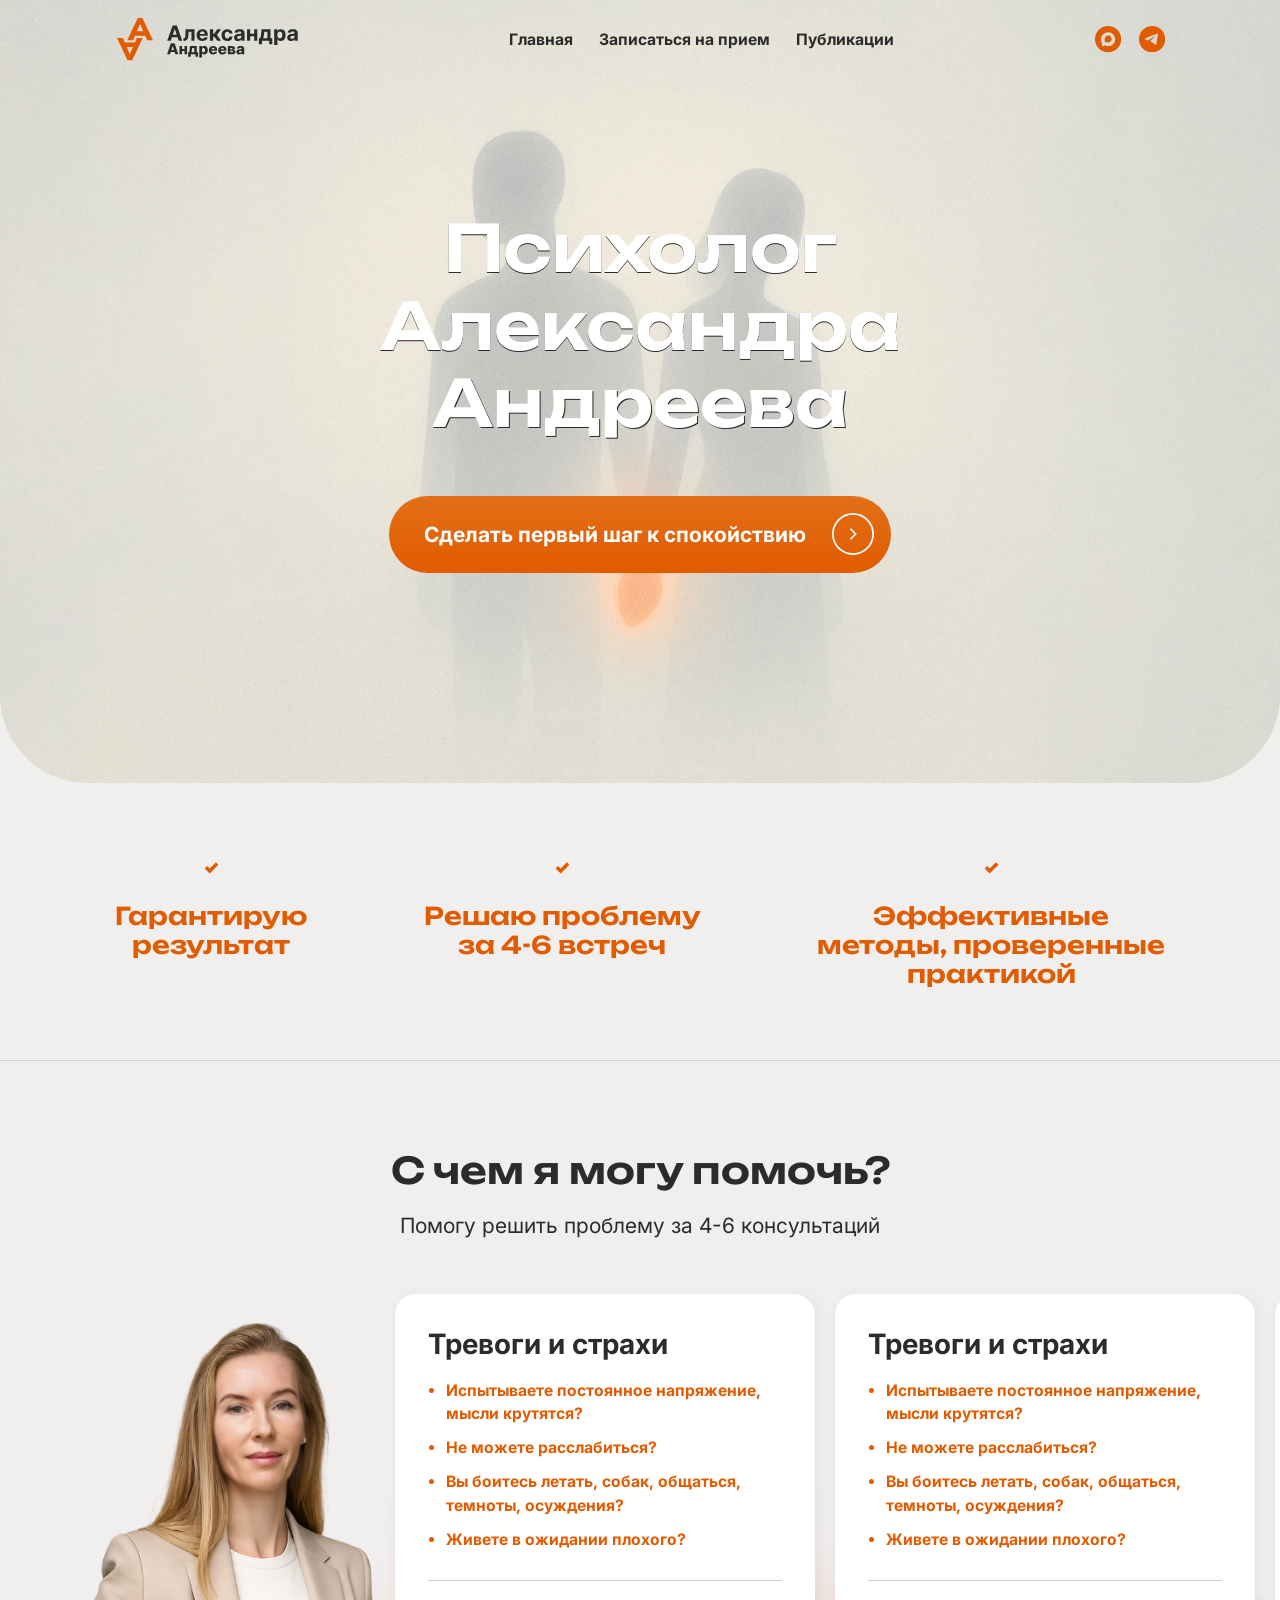
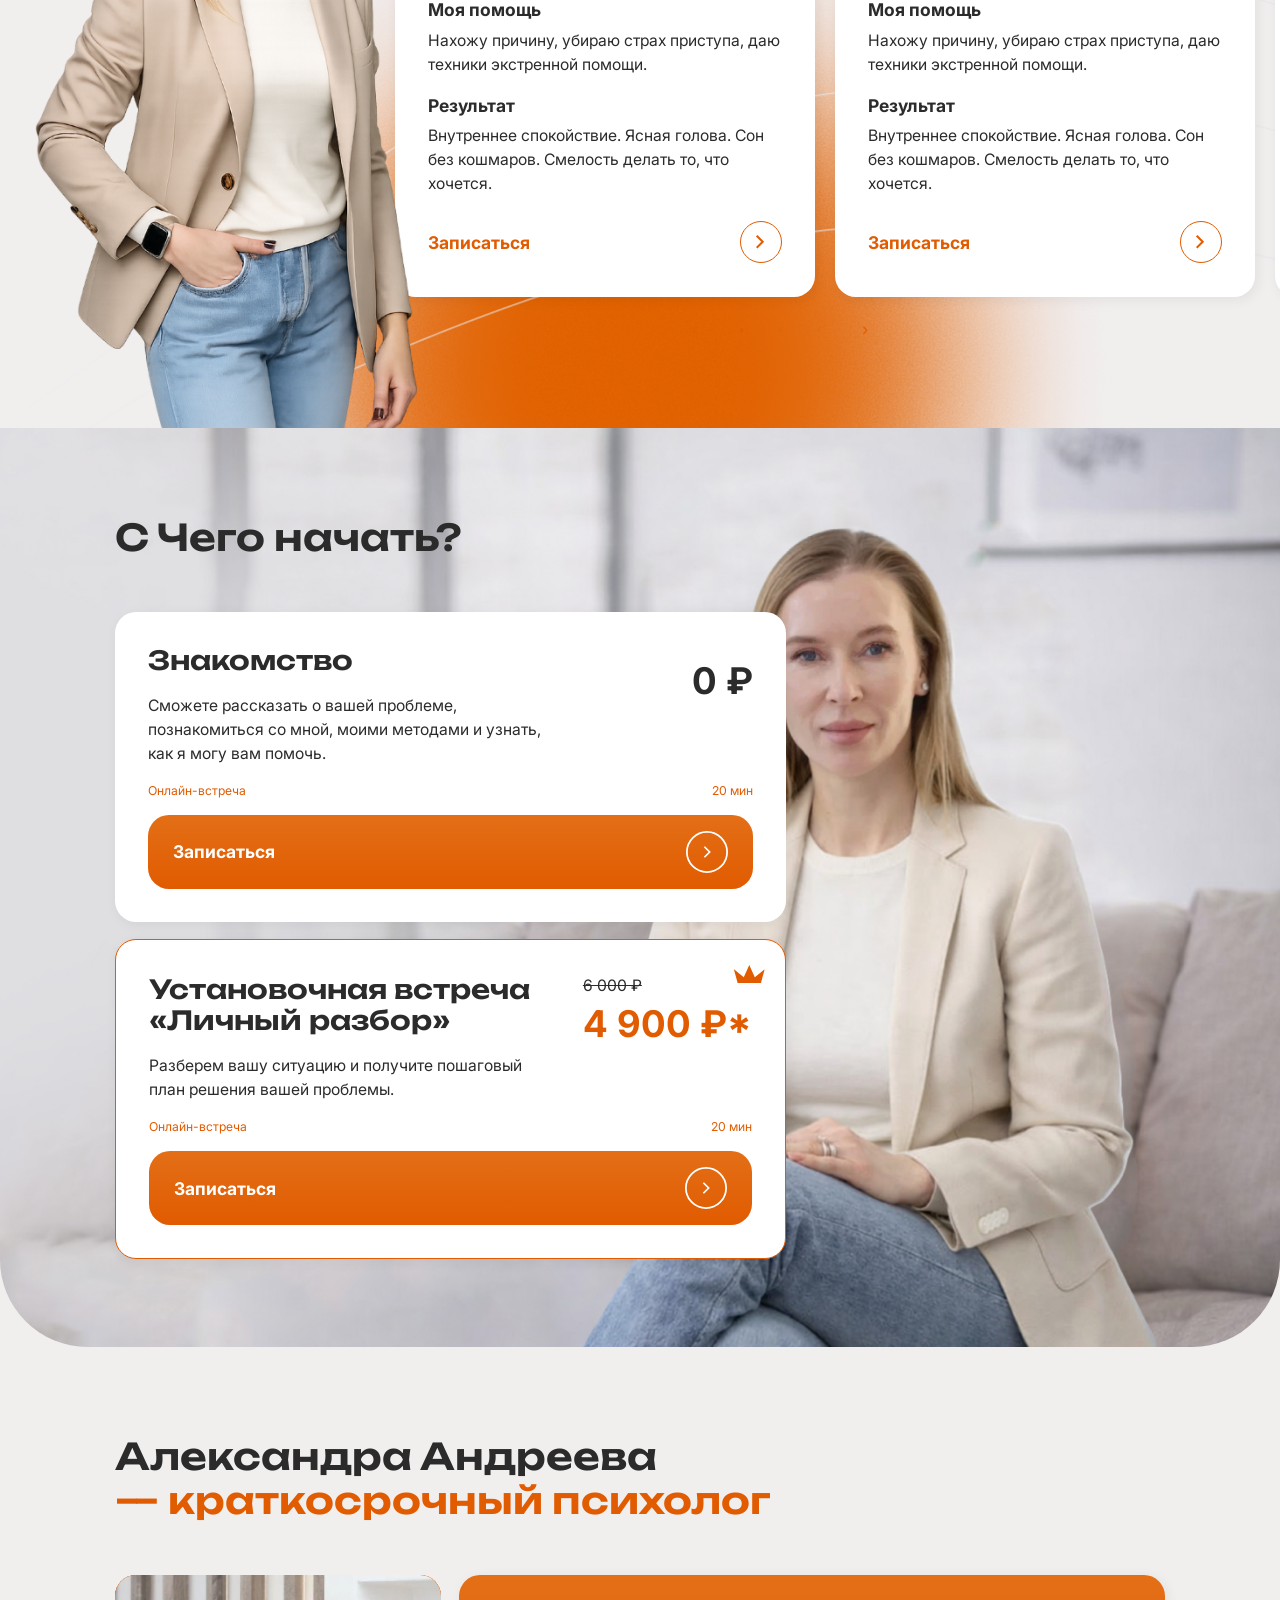
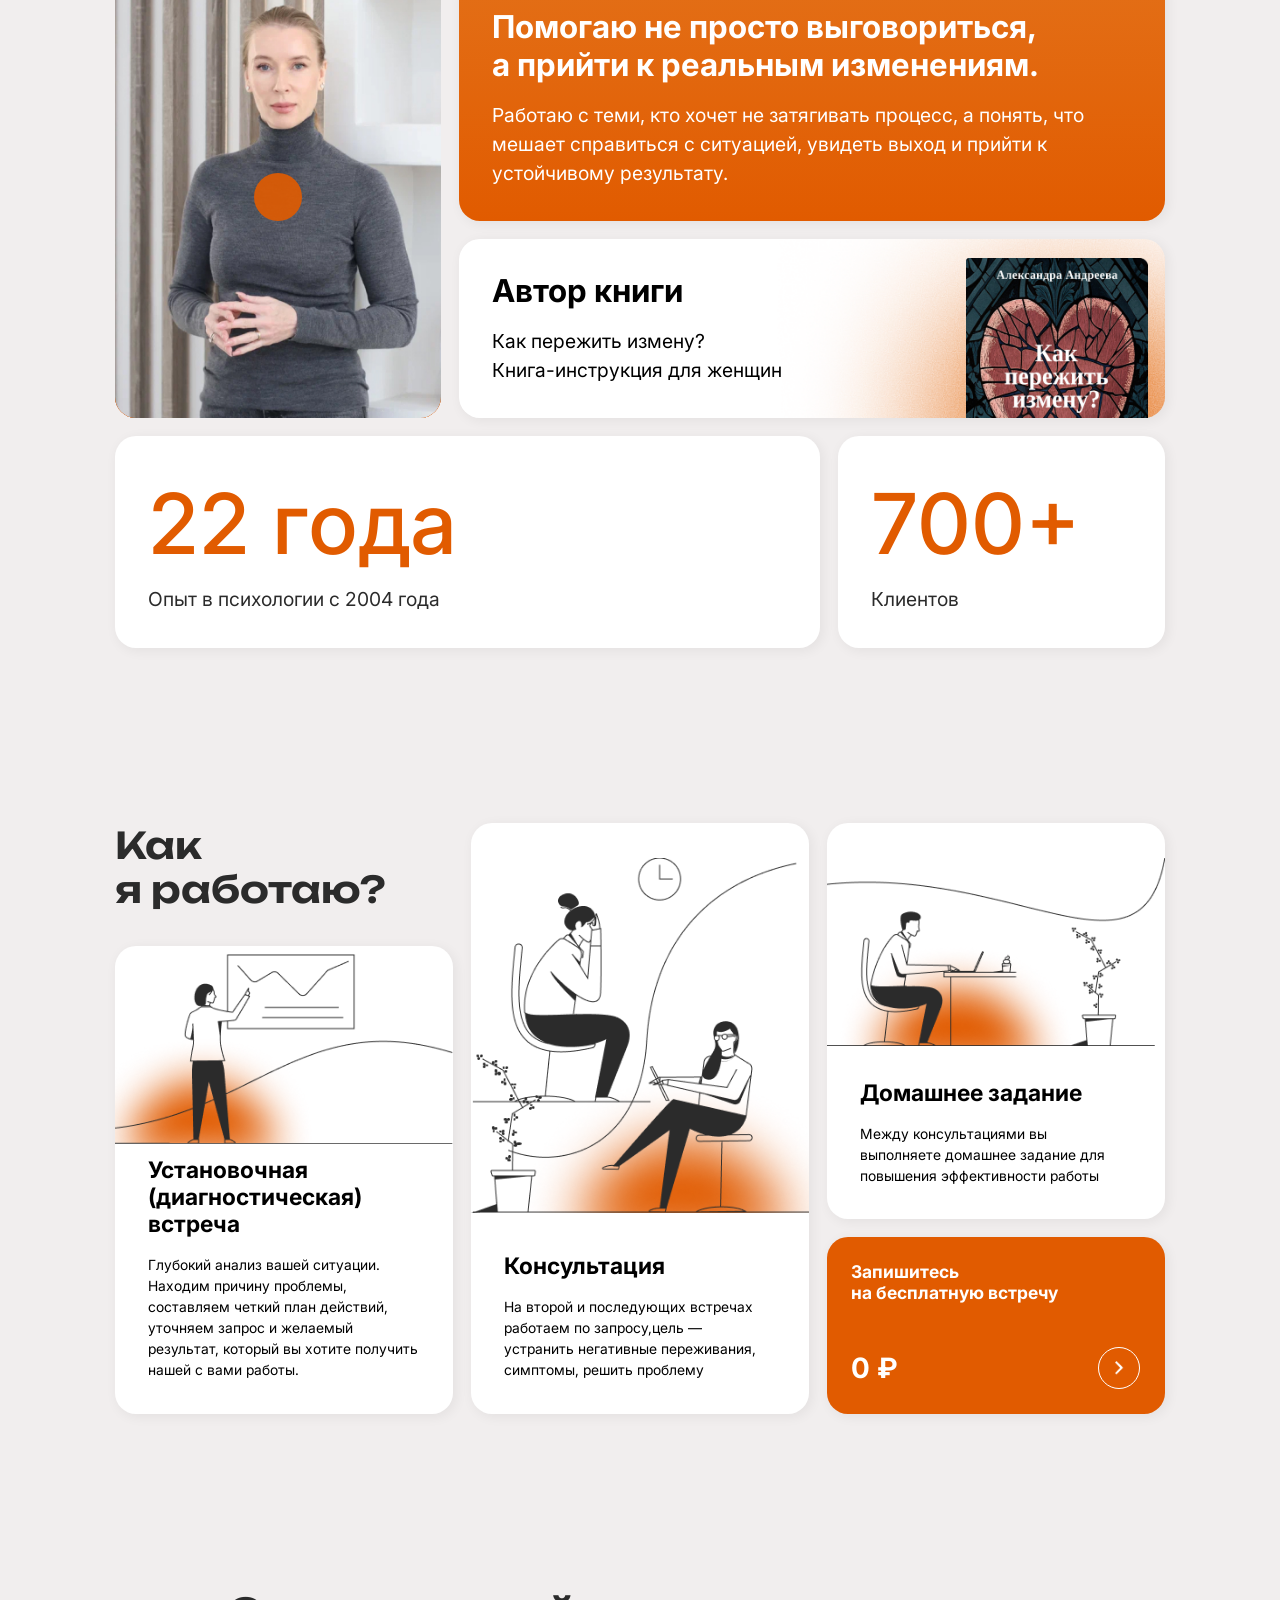
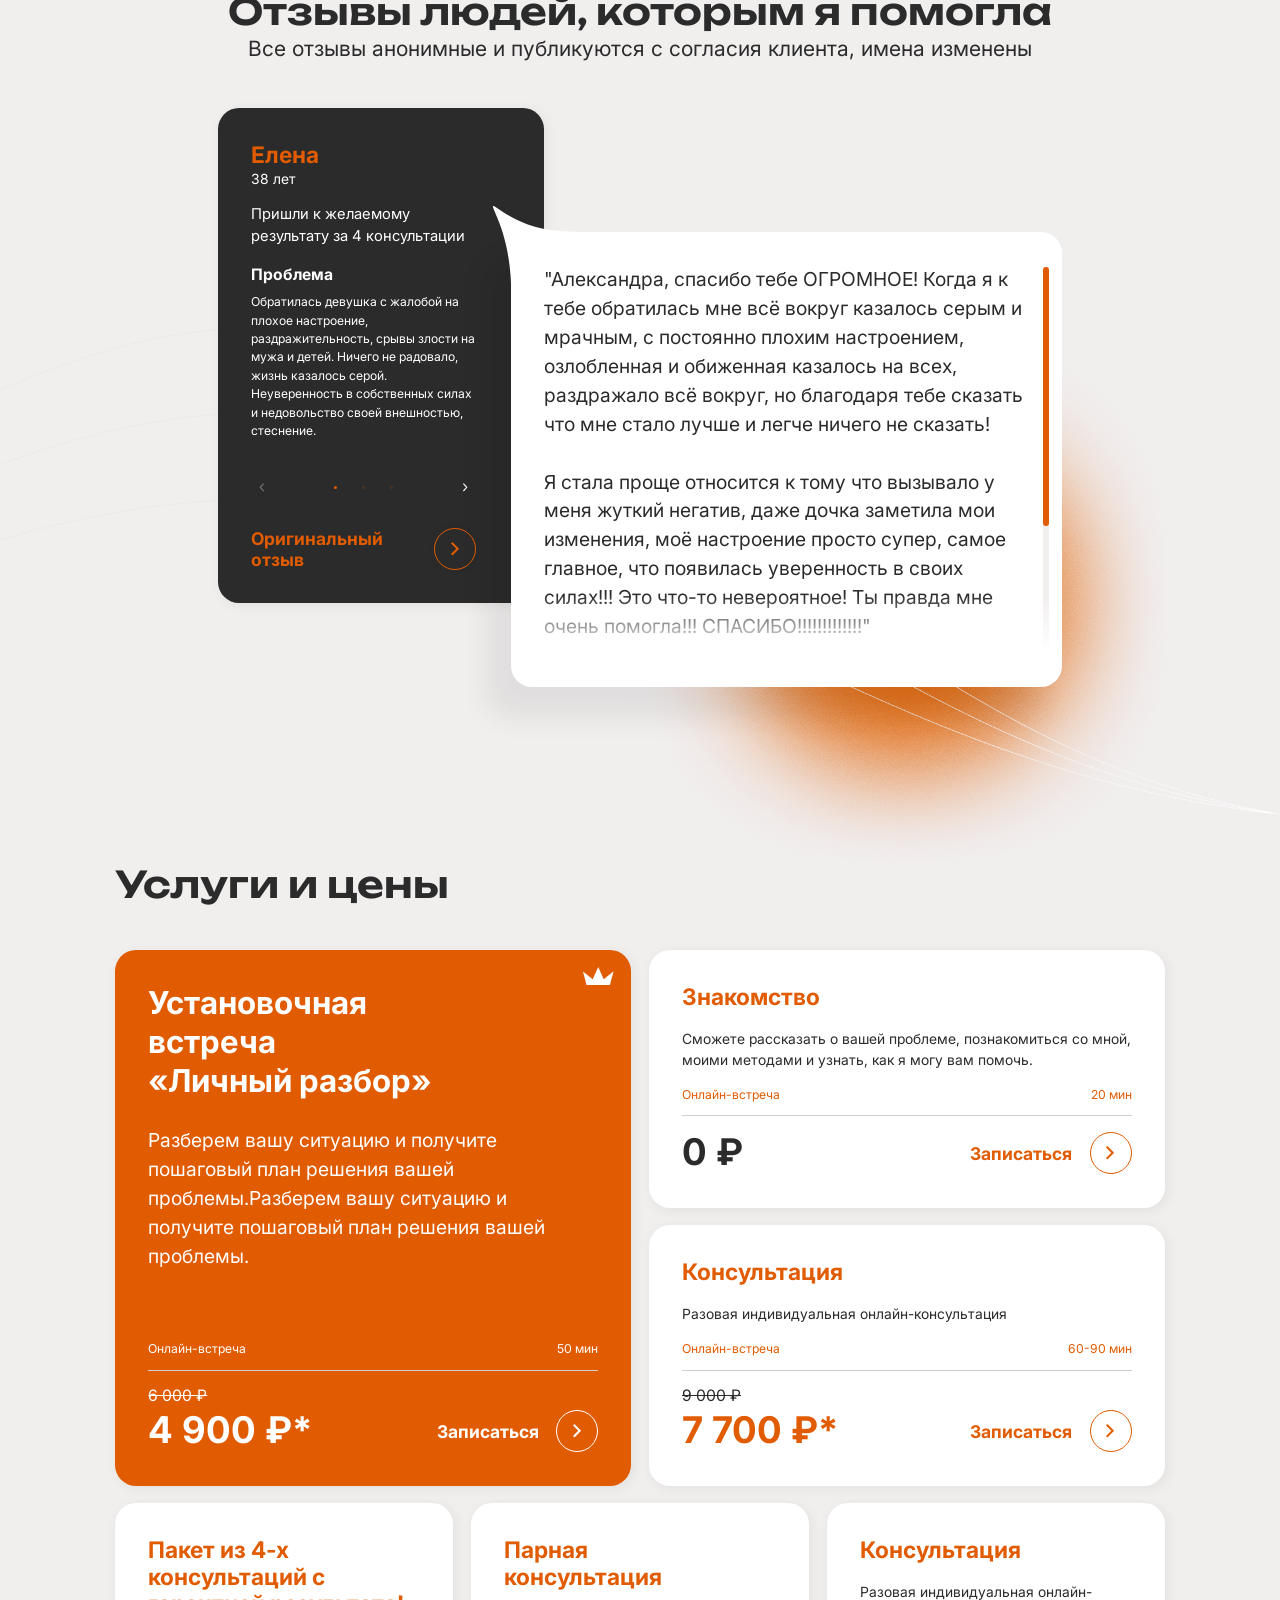
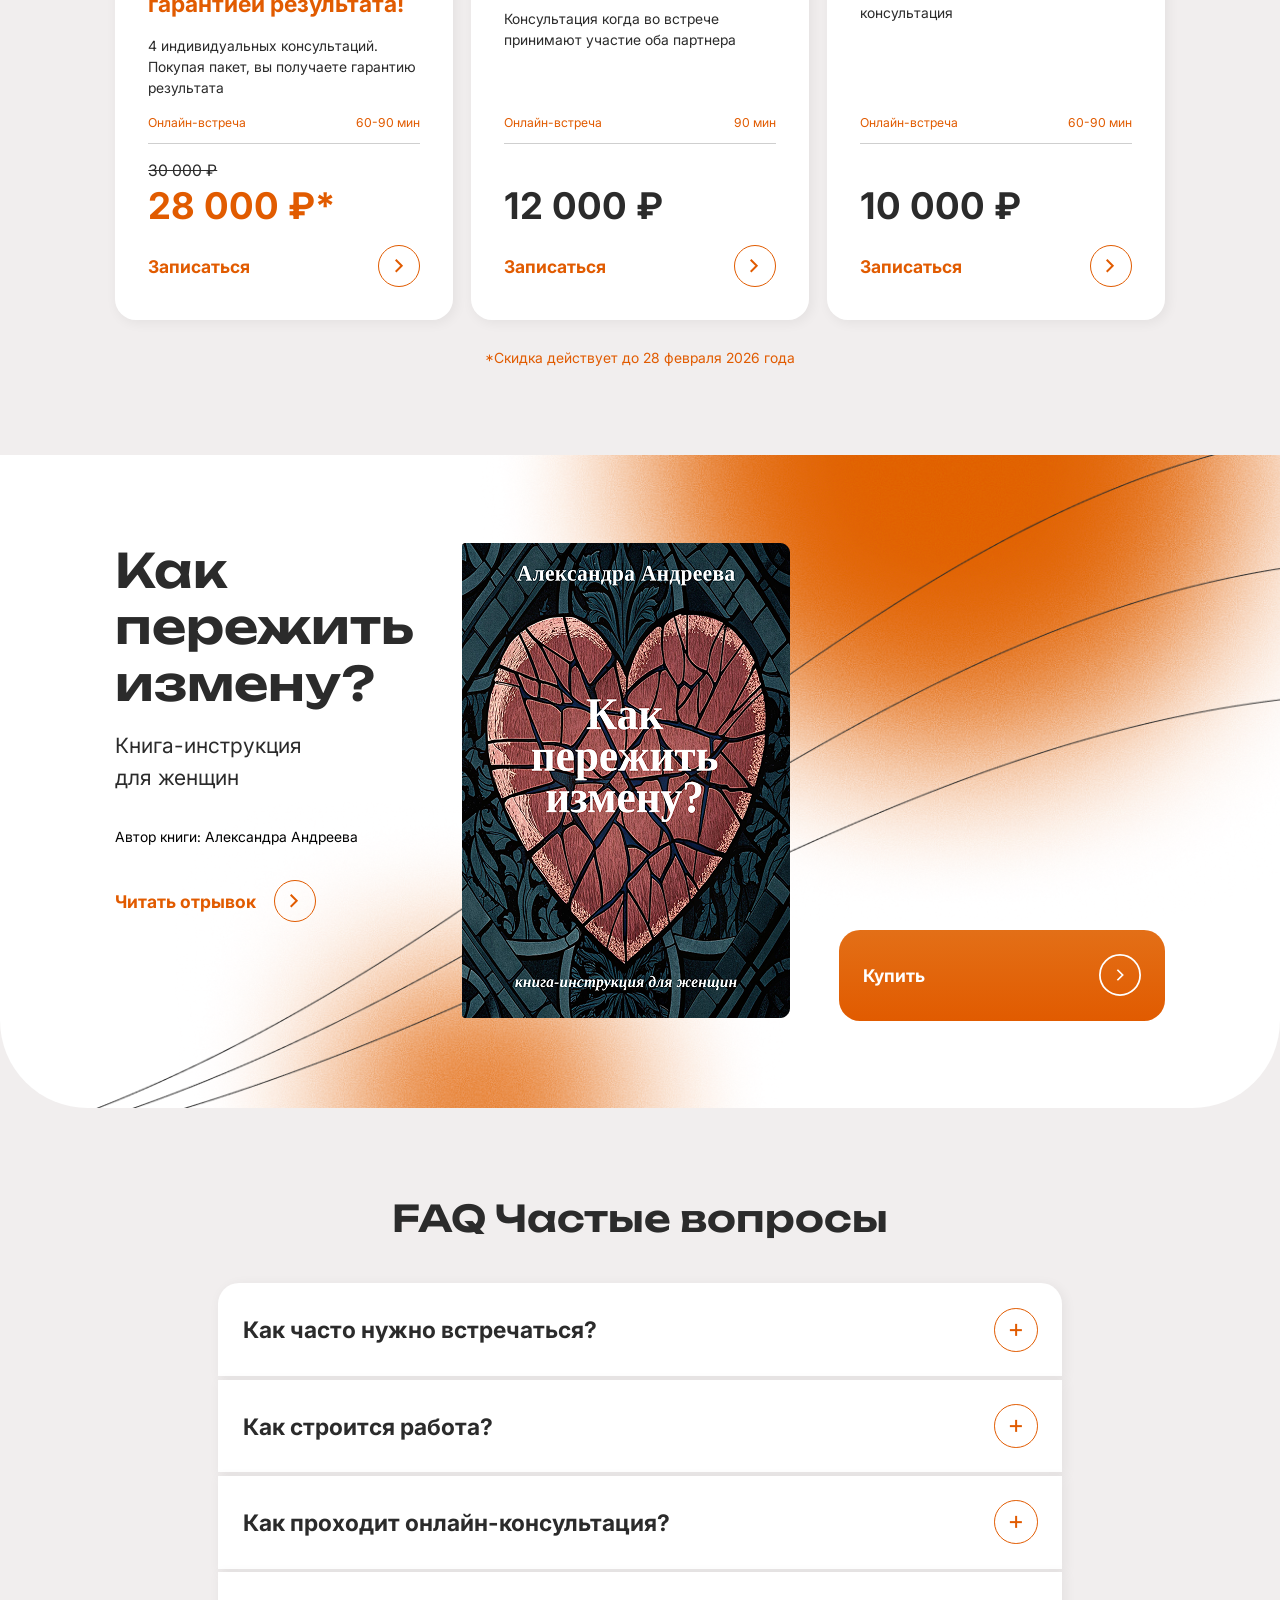
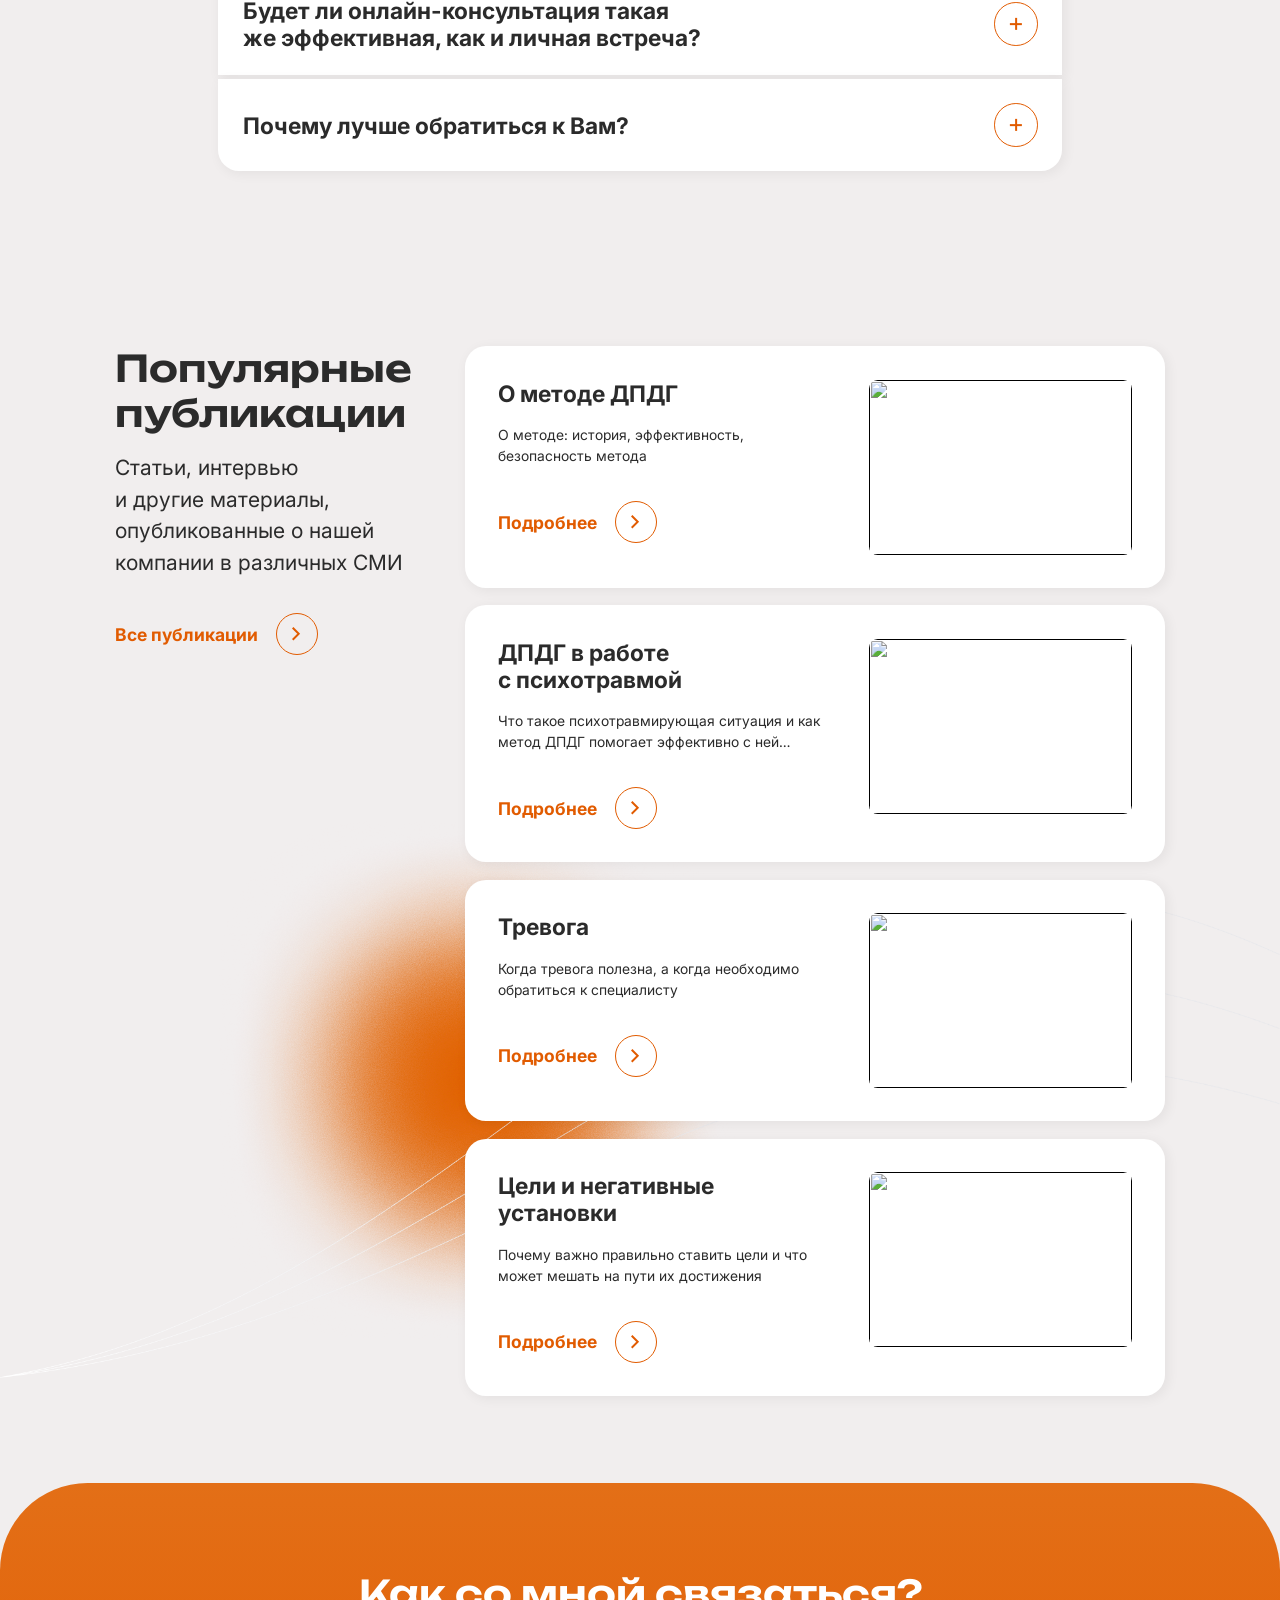
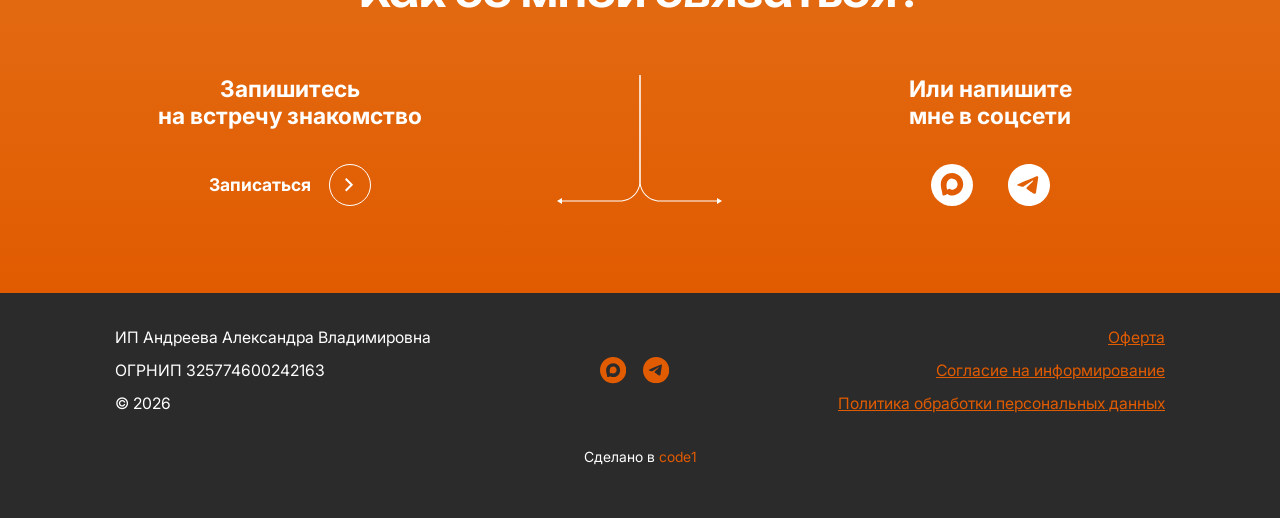
==== commit c6150c1e: "!" ====
--- a/index.html
+++ b/index.html
@@ -14,7 +14,7 @@
     <link rel="stylesheet" href="./css/overlayscrollbars.min.css" />
     <link rel="stylesheet" href="./css/swiper-bundle.css">
     <link rel="stylesheet" href="./css/plyr.css">
-    <link rel="stylesheet" href="./css/aos.css">
+    <!-- <link rel="stylesheet" href="./css/aos.css"> -->
     <link rel="stylesheet" href="./css/fancybox.css">
     <link rel="stylesheet" href="./css/main.min.css">
 
@@ -744,7 +744,7 @@
         </section>
         <section class="faq">
             <div class="container">
-                <h2 class="section-title" data-aos="fade-up" data-aos-delay="200">FAQ Частые вопросы</h2>
+                <h2 class="section-title" data-aos="fade-left" data-aos-delay="200">FAQ Частые вопросы</h2>
                 <div class="faq__list">
                     <div class="faq-item" data-aos="fade-right" data-aos-delay="100">
                         <div class="faq-item__head">
--- a/css/main.min.css
+++ b/css/main.min.css
@@ -1 +1 @@
-*{margin:0;padding:0;border:0;outline:0;box-sizing:border-box}html,body,div,span,applet,object,iframe,h1,h2,h3,h4,h5,h6,p,blockquote,pre,a,abbr,acronym,address,big,cite,code,del,dfn,em,img,ins,kbd,q,s,samp,small,strike,strong,sub,sup,tt,var,b,u,i,center,dl,dt,dd,ol,ul,li,fieldset,form,label,legend,table,caption,tbody,tfoot,thead,tr,th,td,article,aside,canvas,details,embed,figure,figcaption,footer,header,hgroup,menu,nav,output,ruby,section,summary,time,mark,audio,video{font-size:100%;vertical-align:baseline}a{text-decoration:none;color:inherit}ol:has(class),ul:has(class){list-style:none}blockquote,q{quotes:none}blockquote:before,blockquote:after,q:before,q:after{content:"";content:none}table{border-collapse:collapse;border-spacing:0}button,input,select,textarea{appearance:none;-webkit-appearance:none;-moz-appearance:none;font-family:inherit;font-size:inherit;color:inherit}input[type=number]::-webkit-inner-spin-button,input[type=number]::-webkit-outer-spin-button{-webkit-appearance:none;margin:0}::-webkit-input-placeholder{color:inherit}::-moz-placeholder{color:inherit}:-ms-input-placeholder{color:inherit}:-moz-placeholder{color:inherit}button:disabled,input:disabled,select:disabled,textarea:disabled{cursor:default}*:focus{outline:none}article,aside,details,figcaption,figure,footer,header,hgroup,menu,nav,section{display:block}audio,video{display:inline-block}::before,::after{-webkit-user-select:none;-moz-user-select:none;user-select:none}@font-face{font-family:"Inter";src:url("../fonts/Inter_18pt-Regular.woff2") format("woff2"),url("../fonts/Inter_18pt-Regular.ttf") format("truetype");font-weight:400;font-style:normal;font-display:swap}@font-face{font-family:"Inter";src:url("../fonts/Inter_18pt-Medium.woff2") format("woff2"),url("../fonts/Inter_18pt-Medium.ttf") format("truetype");font-weight:500;font-style:normal;font-display:swap}@font-face{font-family:"Inter";src:url("../fonts/Inter_18pt-Bold.woff2") format("woff2"),url("../fonts/Inter_18pt-Bold.ttf") format("truetype");font-weight:700;font-style:normal;font-display:swap}@font-face{font-family:"Inter";src:url("../fonts/Inter_18pt-ExtraBold.woff2") format("woff2"),url("../fonts/Inter_18pt-ExtraBold.ttf") format("truetype");font-weight:800;font-style:normal;font-display:swap}@font-face{font-family:"Unbounded";src:url("../fonts/Unbounded-SemiBold.woff2") format("woff2"),url("../fonts/Unbounded-SemiBold.ttf") format("truetype");font-weight:600;font-style:normal;font-display:swap}body{font-family:"Inter",sans-serif;font-weight:400;background-color:#f1eeee;min-height:100vh;display:flex;flex-direction:column;max-width:100vw;overflow-y:auto;overflow-x:hidden}.container{max-width:1240px;padding:0px 20px;width:100%;margin:0 auto}.header{z-index:2;position:absolute;left:0;top:0;width:100%;background-color:rgba(0,0,0,0)}.header__wrapper{padding:20px 0;display:flex;align-items:center;width:100%}.header__logo{width:220px;height:50px;flex-shrink:0}.header__logo img{-o-object-fit:contain;object-fit:contain}.header__socials{display:flex;align-items:center;gap:20px}.header__social{margin-left:auto;width:30px;height:30px}.header__social svg{width:100%;height:100%}.header__nav{display:flex;align-items:center;gap:10px;align-self:center;margin:0 auto}.nav-link{padding:10px;color:#2b2b2b;font-size:18px;font-weight:700;position:relative;transition:color .3s ease-in-out}.nav-link::before{position:absolute;left:50%;transform:translate(-50%);bottom:10px;width:calc(100% - 20px);height:2px;content:"";background-color:#e15b00;opacity:0;transition:opacity .3s ease-in-out}.nav-link:hover{color:#e15b00}.nav-link:hover::before{opacity:1}.main-screen{border-radius:0 0 100px 100px;padding:240px 0;position:relative;overflow:hidden}.main-screen h1{color:#fff;text-align:center;font-family:"Unbounded";font-size:74px;font-style:normal;font-weight:600;line-height:120%;text-shadow:1px 1px #2b2b2b}.main-screen .btn{margin:0 auto;margin-top:60px}.main-screen .main-screen__video{position:absolute;left:0;top:0;width:100%;height:100%;-o-object-fit:cover;object-fit:cover;-o-object-position:center;object-position:center}.main-screen .main-screen__video video{width:100%;height:100%;-o-object-fit:cover;object-fit:cover;-o-object-position:center;object-position:center}.main-screen .main-screen__wrapper{position:relative;z-index:2}.btn{display:block;width:-moz-fit-content;width:fit-content;color:#fff;font-size:24px;font-style:normal;font-weight:700;line-height:normal;padding:20px;padding-left:40px;border-radius:64px;background:linear-gradient(0deg, #e15b00 0%, #e36f17 100%);display:flex;align-items:center;gap:30px}.btn span{display:block}.btn .btn-ico{width:48px;height:48px;flex-shrink:0;transition:transform .2s ease-in-out}.btn:hover .btn-ico{transform:scale(1.2)}.advantages{padding:80px 0}.advantages-list{display:flex;gap:60px;justify-content:space-between}.advantages-list .list-item{display:flex;flex-direction:column;align-items:center;gap:20px;color:#e15b00;text-align:center;font-family:"Unbounded";font-size:28px;font-style:normal;font-weight:600;line-height:120%}.advantages-list .list-item::before{display:block;content:"";background-repeat:no-repeat;background-size:contain;background-position:center;background-image:url("data:image/svg+xml;charset=UTF-8,%3csvg width='36' height='36' viewBox='0 0 36 36' fill='none' xmlns='http://www.w3.org/2000/svg'%3e%3cpath d='M24.5649 12.289L15.8537 21L11.4352 16.5814' stroke='%23E15B00' stroke-width='4'/%3e%3c/svg%3e ");width:36px;height:36px}.section-title{width:-moz-fit-content;width:fit-content;color:#2b2b2b;font-family:"Unbounded";font-size:42px;font-weight:600;line-height:120%}.section-title span{color:#e15b00}.section-descr{color:#2b2b2b;font-size:24px;font-style:normal;font-weight:400;line-height:150%;display:block}.help-with{padding:100px 0;max-width:100vw;overflow:hidden;border-top:1px solid #cfcfcf;background-image:url(../img/help-with-bg.png);background-repeat:no-repeat;background-position:left -756px bottom -500px}.help-with .section-title{text-align:center;margin-bottom:20px}.help-with .section-descr{text-align:center}.help-with__image{z-index:2;position:absolute;left:-91px;bottom:-161px;width:439px;height:867px}.help-with__image img{width:100%;height:100%;-o-object-fit:contain;object-fit:contain}.cards-slider{padding-top:60px;overflow:visible;padding-left:320px}.cards-slide{max-width:480px;width:100%;padding:38px;border-radius:24px;background:#fff;box-shadow:3px 3px 13px 2px rgba(0,0,0,.05);height:auto;display:flex;flex-direction:column}.cards-slide .list-item{color:#e15b00;font-size:18px;font-style:normal;font-weight:700;line-height:150%}.cards-slide__list{padding-left:20px;padding-bottom:32px;display:flex;flex-direction:column;gap:12px}.cards-slide__title{color:#2b2b2b;font-size:32px;font-style:normal;font-weight:700;line-height:normal;margin-bottom:20px}.cards-slide__bottom{border-top:1px solid #cfcfcf;padding-top:20px;padding-bottom:30px;color:#2b2b2b;font-size:18px;font-style:normal;font-weight:400;line-height:150%;display:flex;flex-direction:column;gap:20px}.cards-slide__bottom p{margin:0}.cards-slide__subtitle{font-size:20px;font-weight:700;margin-bottom:8px}.cards-slide__action{margin-top:auto;display:flex;align-items:center;justify-content:space-between;color:#e15b00;font-size:20px;font-weight:700}.cards-slide__action .ico{width:48px;height:48px;border-radius:50%;border:2px solid #e15b00;background-repeat:no-repeat;background-size:contain;background-position:center;flex-shrink:0;display:flex;justify-content:center;align-items:center;transition:background-color .2s ease-in-out}.cards-slide__action .ico path{transition:stroke .2s ease-in-out}.cards-slide__action:hover .ico{background-color:#e15b00}.cards-slide__action:hover .ico path{stroke:#fff}.cards-nav{padding-top:26px;display:flex;justify-content:center;align-items:center;gap:40px}.cards-nav *{margin:0;transform:none;position:static}.cards-nav .swiper-button-next,.cards-nav .swiper-button-prev{width:24px;height:24px;background-repeat:no-repeat;background-size:6px 12px;background-position:center;background-image:url("data:image/svg+xml;charset=UTF-8,%3csvg width='9' height='14' viewBox='0 0 9 14' fill='none' xmlns='http://www.w3.org/2000/svg'%3e%3cpath d='M0.707154 0.707031L6.70715 6.70704L0.707156 12.707' stroke='%23E15B00' stroke-width='2'/%3e%3c/svg%3e ")}.cards-nav .swiper-button-next::after,.cards-nav .swiper-button-prev::after{display:none}.cards-nav .swiper-button-prev{transform:scaleX(-1)}.cards-nav .swiper-pagination-bullet{width:4px;height:4px;background-color:#e15b00;margin:0 !important}.cards-nav .swiper-pagination{flex-wrap:wrap;width:-moz-fit-content;width:fit-content;max-width:180px;display:flex;justify-content:center;align-items:center;gap:10px 40px}.services{border-radius:0 0 100px 100px;padding:100px 0;background-image:url(../img/services-bg.jpg);background-repeat:no-repeat;background-size:cover;background-position:right top}.services__blocks{display:flex;flex-direction:column;gap:20px;max-width:767px;width:100%;margin-top:60px}.service{border-radius:24px;background:#fff;box-shadow:2.861px 2.861px 12.875px 1.431px rgba(0,0,0,.05);padding:38px;width:100%}.service .btn{width:100%;margin-top:20px;justify-content:space-between;border-radius:24px;font-size:20px;padding:18px 28px}.service__content h4{color:#2b2b2b;font-family:"Unbounded";font-size:30px;font-weight:600;line-height:120%;margin-bottom:20px}.service__content p{color:#2b2b2b;font-size:18px;font-style:normal;font-weight:400;line-height:150%}.service__head{display:flex;justify-content:space-between}.service__price{padding-top:15px;color:#2b2b2b;font-size:42px;font-weight:700}.service__body{color:#e15b00;font-size:14px;font-weight:400;margin-top:20px;display:flex;align-items:center;justify-content:space-between}.sale-price{padding-top:0;position:relative;display:flex;flex-direction:column;gap:4px}.sale-price span{color:#e15b00;display:block}.sale-price span:first-child{color:#2b2b2b;font-size:18px;font-weight:400;line-height:150%;text-decoration-line:line-through}.sale-price::before{content:"";position:absolute;right:-14px;top:-10px;width:35px;height:21px;background-image:url("data:image/svg+xml;charset=UTF-8,%3csvg width='36' height='21' viewBox='0 0 36 21' fill='none' xmlns='http://www.w3.org/2000/svg'%3e%3cpath d='M24.1045 14.2168L35.4922 4.95605L31.1738 21H4.31836L0 4.95605L11.3877 14.2168L17.7461 0L24.1045 14.2168Z' fill='%23E15B00'/%3e%3c/svg%3e ");background-repeat:no-repeat;background-size:contain;background-position:center;animation:swing 2s ease-in-out forwards infinite}@keyframes swing{0%{transform:scale(1)}50%{transform:scale(1.1)}100%{transform:scale(1)}}.sale-service{border:2px solid #e15b00}.author-section{padding:100px 0}.author-section__content{padding-top:60px;display:flex;flex-direction:column;gap:20px}.author-section__top{display:flex;gap:20px}.author-section__top-left{flex-shrink:0;width:373px;min-height:507px;background-color:#e15b00;border-radius:24px;overflow:hidden;position:relative}.author-section__top-left .plyr{width:100%;height:100%}.author-section__top-left .plyr__poster{width:100%;height:100%;background-repeat:no-repeat;background-size:cover;background-position:center;background-color:#e15b00}.author-section__top-left .plyr__video-wrapper{background-color:#e15b00}.plyr__control--overlaid{background:#e15b00 !important}.author-section__top-right{display:flex;flex-direction:column;gap:20px}.top-right__block{padding:38px;height:auto;border-radius:24px;background-color:#fff;box-shadow:2.861px 2.861px 12.875px 1.431px rgba(0,0,0,.05)}.top-right__block h3{font-size:36px;font-weight:700;line-height:120%;margin-bottom:20px}.top-right__block p{font-size:22px;font-style:normal;font-weight:400;line-height:150%}.info-card{background:linear-gradient(0deg, #e15b00 0%, #e36f17 100%);color:#fff}.book-card{background-image:url(../img/book-plate-bg.png);background-repeat:no-repeat;background-size:cover;background-position:right bottom;position:relative}.book-image{position:absolute;right:20px;bottom:0;width:208px;height:183px}.book-image img{width:100%;height:100%;-o-object-fit:contain;object-fit:contain}.author-section__bottom{display:flex;gap:20px}.author-section__bottom .bottom-card{border-radius:24px;background:#fff;box-shadow:2.861px 2.861px 12.875px 1.431px rgba(0,0,0,.05);padding:38px;display:flex;flex-direction:column;gap:8px;width:100%}.author-section__bottom .bottom-card:last-child{width:374px;flex-shrink:0}.author-section__bottom .large-num{color:#e15b00;font-size:96px;font-weight:500;line-height:130%}.author-section__bottom .descr{color:#2b2b2b;font-size:22px;font-weight:400;line-height:150%}.how-it-work{padding:100px 0}.how-it-work__wrapper{display:flex;gap:20px}.how-it-work__wrapper .section-title{margin-bottom:20px}.how-it-work__wrapper .coll{width:calc(33.33% - 13.333px);display:flex;flex-direction:column;gap:20px}.how-it-work__wrapper .coll:first-child .coll-block .coll-block__image{padding-top:10px}.how-it-work__wrapper .coll:first-child .coll-block .coll-block__body{padding-top:10px}.how-it-work__wrapper .coll-block{display:flex;flex-direction:column;height:100%;overflow:hidden;border-radius:24px;background:#fff;box-shadow:2.861px 2.861px 12.875px 1.431px rgba(0,0,0,.05)}.how-it-work__wrapper .coll-block__body{margin-top:auto;padding:38px;padding-top:10px;display:flex;flex-direction:column;gap:20px}.coll-block__image{padding-top:40px;width:100%;height:auto}.coll-block__image img{width:100%;height:auto;-o-object-fit:cover;object-fit:cover}.coll-block__title{font-size:26px;font-weight:700}.coll-block__descr{font-size:16px;font-weight:400;line-height:150%}.coll-block__action{flex-shrink:0;height:-moz-fit-content !important;height:fit-content !important;background-color:#e15b00 !important;padding:28px;color:#fff;font-size:20px;font-weight:700;gap:50px;display:flex;flex-direction:column}.coll-block__action .action__footer{display:flex;justify-content:space-between;align-items:center;color:#fff;font-size:32px;font-weight:700}.coll-block__action .action__btn{will-change:transform;transition:transform .3s ease-in-out;cursor:pointer;border:2px solid #fff;border-radius:50%;display:flex;align-items:center;justify-content:center;width:48px;height:48px;flex-shrink:0;background-repeat:no-repeat;background-size:contain}.coll-block__action .action__btn svg{will-change:transform;animation:transformToRight 3s linear infinite}.coll-block__action .action__btn:hover{transform:scale3d(1.1, 1.1, 1.1)}@keyframes transformToRight{0%{transform:translateX(20%) scale(1)}50%{transform:translateX(50%) scale(1.2)}100%{transform:translateX(20%) scale(1)}}.reviews{padding:100px 0;position:relative}.reviews .section-title,.reviews .section-descr{text-align:center}.reviews::before{position:absolute;left:0;top:300px;width:100%;height:100%;content:"";background-image:url(../img/reviews-bg.png);background-repeat:no-repeat;background-size:contain;background-position:center}.reviews__content{padding-top:50px;display:flex;align-items:flex-start;justify-content:center}.reviews-main-slider{flex-shrink:0;width:373px;margin:0;background:#2b2b2b;box-shadow:2.861px 2.861px 12.875px 1.431px rgba(0,0,0,.05);padding:38px 78px 38px 38px;border-radius:24px}.reviews-main-slider .swiper-button-prev{background-image:url("data:image/svg+xml;charset=UTF-8,%3csvg width='9' height='14' viewBox='0 0 9 14' fill='none' xmlns='http://www.w3.org/2000/svg'%3e%3cpath d='M0.707093 0.707031L6.70709 6.70704L0.707095 12.707' stroke='white' stroke-width='2'/%3e%3c/svg%3e ")}.reviews-main-slider .swiper-button-next{background-image:url("data:image/svg+xml;charset=UTF-8,%3csvg width='9' height='14' viewBox='0 0 9 14' fill='none' xmlns='http://www.w3.org/2000/svg'%3e%3cpath d='M0.707093 0.707031L6.70709 6.70704L0.707095 12.707' stroke='white' stroke-width='2'/%3e%3c/svg%3e ")}.reviews-main-slider .swiper-pagination{gap:5px 28px}.reviews-main-slider .cards-nav{justify-content:space-between;position:absolute;z-index:2;bottom:120px;left:38px;width:calc(100% - 116px)}.review-slide{height:auto;color:#fff;display:flex;flex-direction:column}.review-slide__name{color:#e15b00;font-size:26px;font-weight:700}.review-slide__age{font-size:16px;font-weight:400;line-height:150%}.review-slide__res{font-size:17px;font-weight:400;line-height:150%;margin:16px 0;height:52px;overflow:hidden;text-overflow:ellipsis;display:-webkit-box;-webkit-line-clamp:2;-webkit-box-orient:vertical}.review-slide__subtitle{font-size:18px;font-weight:700;line-height:150%;margin-bottom:8px}.review-slide__info{font-size:14px;font-weight:400;line-height:150%;height:168px;overflow:hidden;text-overflow:ellipsis;display:-webkit-box;-webkit-line-clamp:8;-webkit-box-orient:vertical}.review-slide__footer{cursor:pointer;margin-top:100px;display:flex;color:#e15b00;font-size:20px;font-weight:700;display:flex;align-items:center;justify-content:space-between;gap:10px}.review-slide__footer .ico{border-radius:50%;border:2px solid #e15b00;box-shadow:0 0 20px 0 rgba(0,0,0,.02);width:48px;height:48px;display:flex;align-items:center;justify-content:center;flex-shrink:0}.reviews-second-slider{margin:0;margin-top:142px;margin-left:-38px;width:630px;height:520px;border-radius:24px;background:#fff;box-shadow:-27.14px 32.86px 32.88px 1.431px rgba(0,0,0,.07);overflow:visible}.reviews-second-slider::before{position:absolute;left:0;top:0;content:"";width:111.449px;height:105.912px;background-image:url(../img/textes-slider-plate.svg);background-repeat:no-repeat;background-size:contain;background-position:right bottom;z-index:-1;transform:translate(-28%, -28%)}.reviews-second-slider .review-text{position:relative;padding:38px;padding-right:12px;color:#2b2b2b;font-size:22px;font-style:normal;font-weight:400;line-height:150%}.reviews-second-slider .review-text.swiper-slide-active{z-index:2}.reviews-second-slider .os-scrollbar-handle{background-color:#e15b00}.reviews-second-slider .os-scrollbar-track{background-color:#f1eeee}.review-text__inner{height:100%}.review-text__inner::before{z-index:3;position:absolute;left:0;width:100%;bottom:-38px;content:"";border-radius:24px;height:130px;transition:opacity .2s ease-in-out;background:linear-gradient(0deg, #fff 30.05%, rgba(255, 255, 255, 0) 80.7%)}.review-text__inner.end::before{opacity:0}.review-text__inner [data-overlayscrollbars-viewport]{padding-right:20px !important}.prices{padding:100px 0;position:relative;z-index:2}.service-cards{display:flex;flex-wrap:wrap;gap:20px;margin-top:50px;margin-bottom:30px}.service-cards__top{width:100%;display:flex;gap:20px}.service-cards__top .service-cards__coll{width:calc(50% - 10px)}.service-cards__coll{display:flex;flex-direction:column;gap:20px}.service-card{display:flex;flex-direction:column;background-color:#fff;border-radius:24px;padding:38px;box-shadow:2.861px 2.861px 12.875px 1.431px rgba(0,0,0,.05)}.service-card__btn{cursor:pointer;display:flex;gap:20px;align-items:center;color:#e15b00;font-size:20px;font-weight:700}.service-card__btn .ico{display:flex;border-radius:50%;width:48px;height:48px;border:2px solid #e15b00;flex-shrink:0;display:flex;align-items:center;justify-content:center;transition:all .2s ease-in-out}.service-card__btn path{transition:stroke .2s ease-in-out}.service-card__btn:hover .ico{background-color:#e15b00}.service-card__btn:hover .ico path{stroke:#fff}.service-card__name{color:#e15b00;font-size:26px;font-weight:700;margin-bottom:20px}.service-card__descr{color:#2b2b2b;font-size:16px;font-style:normal;font-weight:400;line-height:150%;margin-bottom:20px}.service-card__info{display:flex;justify-content:space-between;align-items:center;color:#e15b00;font-size:14px;font-weight:400;margin-bottom:15px}.service-card__bottom{border-top:1px solid #cfcfcf;padding-top:15px;display:flex;justify-content:space-between;gap:20px;align-items:flex-end}.service-card__price{color:#2b2b2b;font-size:42px;font-weight:700;position:relative}.service-card__price._has-old{display:flex;flex-direction:column;color:#e15b00}.service-card__price .old-price{color:#2b2b2b;font-size:18px;font-weight:400;line-height:150%;text-decoration-line:line-through}.service-card.orange-card{background-color:#e15b00;border-radius:24px;padding:38px;height:100%}.service-card.orange-card *{color:#fff}.service-card.orange-card .service-card__name{font-size:36px;font-weight:700;margin-bottom:30px}.service-card.orange-card .service-card__descr{font-size:22px;font-weight:400;line-height:150%}.service-card.orange-card .service-card__footer{margin-top:auto}.service-card.orange-card .service-card__info{display:flex;align-items:center;justify-content:space-between;font-size:14px;font-weight:400}.service-card.orange-card .service-card__btn .ico{border-color:#fff}.service-card.orange-card .service-card__btn:hover .ico{background-color:#fff;border-color:#fff}.service-card.orange-card .service-card__btn:hover .ico path{stroke:#e15b00}.prices-descr{color:#e15b00;font-size:16px;font-weight:400;line-height:150%;text-align:center}.service-cards__bottom{display:flex;gap:20px;flex-wrap:wrap}.service-cards__bottom .service-card{width:calc(33.333% - 13.3333px)}.service-cards__bottom .service-card__footer{margin-top:auto}.service-cards__bottom .service-card__bottom{flex-direction:column;align-items:flex-start}.service-cards__bottom .service-card__price{min-height:80px;display:flex;flex-direction:column;justify-content:flex-end}.service-cards__bottom .service-card__btn{width:100%;justify-content:space-between}.book-section{padding:100px 0;border-radius:0 0 100px 100px;background-color:#fff;background-image:url(../img/book-section-bg.png);background-repeat:no-repeat;background-size:cover;background-position:center}.book-section__title{color:#2b2b2b;font-family:"Unbounded";font-size:54px;font-weight:600;line-height:120%;margin-bottom:20px}.book-section__descr{margin:40px 0}.book-section__wrapper{display:flex;gap:43px;justify-content:space-between}.book-section__coll:last-child{display:flex;flex-direction:column;justify-content:flex-end}.book-section__coll img{width:100%;height:auto}.book-section__coll .btn{width:373px;justify-content:space-between;padding:28px;border-radius:24px;font-size:20px}.faq{padding:100px 0}.faq .section-title{text-align:center;margin-bottom:50px}.faq__list{max-width:964px;width:100%;margin:0 auto;display:flex;flex-direction:column;gap:4px}.faq-item{padding:28px;background-color:#fff;box-shadow:2.861px 2.861px 12.875px 1.431px rgba(0,0,0,.05)}.faq-item:first-child{border-radius:24px 24px 0 0}.faq-item:last-child{border-radius:0 0 24px 24px}.faq-item__head{color:#2b2b2b;font-size:26px;font-weight:700;cursor:pointer;display:flex;justify-content:space-between;gap:20px;align-items:center}.faq-item__head:hover .faq-item__ico{transform:scale(1.1)}.faq-item__ico{width:50px;height:50px;border-radius:50%;border:2px solid #e15b00;flex-shrink:0;position:relative;transition:background-color .3s ease-in-out,transform .2s ease-in-out;will-change:transform}.faq-item__ico::before{position:absolute;left:50%;top:50%;transform:translate(-50%, -50%);height:14px;width:2px;content:"";background-color:#e15b00;transition:transform .3s ease-in-out}.faq-item__ico::after{position:absolute;left:50%;top:50%;transform:translate(-50%, -50%);height:2px;width:14px;content:"";background-color:#e15b00;transition:background-color .3s ease-in-out}.faq-item.open .faq-item__ico{background-color:#e15b00}.faq-item.open .faq-item__ico::before{transform:translate(-50%, -50%) scale(0)}.faq-item.open .faq-item__ico::after{background-color:#fff}.faq-item__body{display:none;padding-top:20px;padding-right:70px}.faq-item__body-inner{padding-top:20px;position:relative}.faq-item__body-inner::before{position:absolute;top:0px;height:1px;width:calc(100% - 70px);content:"";background-color:#cfcfcf}.faq-title{color:#2b2b2b;font-size:20px;font-weight:700;line-height:150%;margin-bottom:6px}.faq-text{color:#2b2b2b;font-size:18px;font-weight:400;line-height:150%}.news-section{overflow:initial;padding:100px 0;background-image:url(../img/news-bg.png);background-repeat:no-repeat;background-size:contain;background-position:left 0px bottom 120px}.news-section__wrapper{align-items:flex-start;display:flex;gap:60px}.news-section__wrapper .service-card__btn{width:-moz-fit-content;width:fit-content}.news-section__wrapper .news-section__coll{display:flex;flex-direction:column;gap:20px;width:100%}.news-section__wrapper .news-section__coll:first-child{max-width:340px;position:sticky;top:20px}.news-section__wrapper .service-card__btn{margin-top:20px}.news-block{display:flex;gap:40px;padding:38px;border-radius:24px;background:#fff;box-shadow:2.861px 2.861px 12.875px 1.431px rgba(0,0,0,.05)}.news-block__info{display:flex;flex-direction:column;gap:20px;color:#2b2b2b}.news-block__title{font-size:26px;font-weight:700}.news-block__descr{font-size:16px;font-weight:400;line-height:150%;overflow:hidden;text-overflow:ellipsis;display:-webkit-box;-webkit-line-clamp:2;-webkit-box-orient:vertical}.news-block__image{margin-left:auto;flex-shrink:0;border-radius:10px;background:#fff;width:300px;height:200px;overflow:hidden}.news-block__image img{width:100%;height:100%;-o-object-fit:cover;object-fit:cover;-o-object-position:center;object-position:center}.footer-top{padding:100px 0;border-radius:100px 100px 0 0;background:linear-gradient(0deg, #e15b00 0%, #e36f17 100%)}.footer-top .socials{display:flex;gap:40px}.footer-top .social{width:48px;height:48px}.footer-top .social svg{width:100%;height:100%}.footer-top__title{color:#fff;text-align:center;font-family:"Unbounded";font-size:42px;font-weight:600;line-height:120%;margin-bottom:68px}.footer-top__wrapper{display:flex;justify-content:space-between}.footer-top__wrapper .service-card__btn{color:#fff}.footer-top__wrapper .service-card__btn .ico{border-color:#fff}.footer-top__coll{width:33.33%;display:flex;flex-direction:column;align-items:center}.footer-top__subtitle{color:#fff;text-align:center;font-size:26px;font-weight:700;margin-bottom:40px}.footer-bottom{padding-top:40px;padding-bottom:60px;background:#2b2b2b}.footer-bottom__wrapper{display:flex;justify-content:space-between}.footer-bottom__info{color:#fff;font-size:18px;font-weight:400}.footer-bottom__link{color:#e15b00;font-size:18px;font-weight:400;text-decoration-line:underline}.footer-bottom__coll{display:flex;flex-direction:column;justify-content:center;gap:16px}.footer-bottom__coll:last-child{text-align:right}.footer-bottom__dev{text-align:center;margin-top:40px;color:#fff}.footer-bottom__dev a{color:#e15b00}.footer{margin-top:auto}.publish-section{border-radius:0 0 100px 100px;background-image:url(../img/hero-bg.jpg);background-repeat:no-repeat;background-size:cover;background-position:bottom center;padding:110px 0}.publish-section h1{color:#2b2b2b;font-family:"Unbounded";font-size:54px;font-style:normal;font-weight:600;line-height:120%}.articles{padding:100px 0}.articles__list{max-width:1160px;width:100%;margin:0 auto;display:flex;flex-wrap:wrap;gap:20px}.articles__list .list-item{width:calc(50% - 10px);border-radius:24px;background:#fff;box-shadow:2.861px 2.861px 12.875px 1.431px rgba(0,0,0,.05);padding:38px}.articles__list .list-item__image{width:100%;height:0;position:relative;padding-top:56%;overflow:hidden;border-radius:10px;margin-bottom:40px}.articles__list .list-item__image-wrapper{position:absolute;left:0;top:0;width:100%;height:100%}.articles__list img{width:100%;height:100%;-o-object-fit:cover;object-fit:cover;-o-object-position:center;object-position:center}.articles__list .list-item__body{display:flex;flex-direction:column;gap:20px;color:#2b2b2b}.articles__list .list-item__title{font-size:26px;font-weight:700}.articles__list .list-item__text{font-size:16px;font-weight:400;line-height:150%}.breadcrumps{margin-bottom:20px;display:flex;flex-wrap:wrap;gap:31px}.breadcrumps li{list-style-type:none}.breadcrumps li:last-child a{color:rgba(225,90,0,.8)}.breadcrumps li:not(:last-child){position:relative}.breadcrumps li:not(:last-child)::after{opacity:.6;font-size:16px;content:">";position:absolute;line-height:100%;right:-22px;top:50%;transform:translateY(-50%)}.breadcrumps a{color:rgba(43,43,43,.6);font-size:16px;font-weight:400;line-height:150%}.show-more-btn{padding-top:60px;display:flex;justify-content:center}.show-more-btn .service-card__btn .ico{transform:rotate(90deg)}.show-more-btn .service-card__btn .ico svg{transform:translateX(2px)}.article-head{padding:110px 0;border-radius:0 0 100px 100px;background-image:url(../img/hero-bg.jpg);background-repeat:no-repeat;background-size:cover;background-position:bottom center}.article-section{padding:100px 0}.article-section__inner{max-width:960px;margin:0 auto;color:#2b2b2b}.article-section__inner h1{color:#2b2b2b;font-family:"Unbounded";font-size:42px;font-weight:600;margin-bottom:20px}.article-section__inner h3{font-size:22px;margin:30px 0;font-weight:700}.article-section__inner h4{margin:30px 0;font-size:18px;font-weight:700}.article-section__inner .article-section__descr{color:#2b2b2b;font-size:26px;font-weight:700;line-height:150%;margin-bottom:20px}.article-section__inner .article-section__date{color:#2b2b2b;font-size:18px;font-style:normal;font-weight:400;line-height:150%;margin-bottom:30px}.article-section__inner p{margin:30px 0;color:#2b2b2b;font-size:24px;font-weight:400;line-height:150%}.article-section__inner h2{color:#2b2b2b;font-size:28px;font-weight:700;line-height:150%;margin:30px 0}.article-section__inner .small-p{font-size:18px}.article-section__inner ol,.article-section__inner ul{margin:30px 0;color:#2b2b2b;font-size:24px;font-weight:400;line-height:150%}.article-section__inner ol{list-style:none;counter-reset:my-counter;padding-left:0;margin-bottom:30px}.article-section__inner ol li{counter-increment:my-counter;position:relative;padding-left:42px;margin-bottom:20px}.article-section__inner ol li::before{content:counter(my-counter);position:absolute;left:0;top:0;width:32px;height:32px;background-color:#e15b00;color:#fff;border-radius:50%;display:flex;align-items:center;justify-content:center;font-weight:bold;font-size:20px}.article-section__inner ul{list-style:none;padding-left:0}.article-section__inner ul li{position:relative;padding-left:34px;margin-bottom:20px}.article-section__inner ul li::before{content:"";position:absolute;left:10px;top:12px;width:8px;height:8px;background-color:#e15b00;border-radius:50%}.article-section__image{margin-bottom:30px}.article-section__image img{width:100%;height:auto;border-radius:28px}.article-section__image .article-section__image-descr{margin-top:10px;color:#2b2b2b;font-size:18px;font-weight:400;line-height:150%}.background-block{margin:30px 0;border-radius:24px;box-shadow:2.861px 2.861px 12.875px 1.431px rgba(0,0,0,.05);background-color:#fff;padding:58px;padding-left:88px;position:relative;color:#2b2b2b;overflow:hidden}.background-block>p{font-size:26px;font-weight:700;line-height:150%;margin:0}.background-block::before{overflow:hidden;position:absolute;transform:translateX(-50%);left:0;top:0;height:100%;width:44px;border-radius:50%;background:#e15b00;content:""}.background-block .background-block__footer{margin-top:40px}.background-block .background-block__name{font-size:26px;font-weight:700}.background-block .background-block__descr{opacity:.8;font-size:16px;font-weight:400;line-height:150%}.background-block .background-block__descr:not(:last-child){margin-bottom:10px}.article-section__slider-wrapper{margin:30px 0}.article-section__slider-wrapper p{color:#2b2b2b;font-size:18px;font-weight:400;line-height:150%;margin:0;margin-top:10px}.article-section__slider .swiper-slide{width:100%;height:0;padding-top:66.666%;overflow:hidden;border-radius:28px;background-color:#fff}.article-section__slider .swiper-slide__image{width:100%;position:absolute;left:0;top:0;height:100%}.article-section__slider .swiper-slide__image img{width:100%;height:100%;-o-object-fit:cover;object-fit:cover;-o-object-position:center;object-position:center}.article-section__slider .swiper-button-prev,.article-section__slider .swiper-button-next{box-shadow:0 0 20px 0 rgba(0,0,0,.02)}.article-section__slider .swiper-button-prev svg,.article-section__slider .swiper-button-next svg{width:9px;height:14px}.article-section__slider .swiper-button-prev,.article-section__slider .swiper-button-next{width:48px;height:48px;background-color:#fff;border-radius:50%;display:flex;align-items:center;justify-content:center}.article-section__slider .swiper-button-prev::after,.article-section__slider .swiper-button-next::after{display:none}.article-section__slider .swiper-pagination{bottom:30px}.article-section__slider .swiper-pagination-bullet{width:4px;height:4px;background-color:#fff;opacity:1}.article-section__slider .swiper-pagination-bullet-active{background-color:#e15b00}.article-section__social{padding:38px;width:100%;border-radius:24px;background:#fff;box-shadow:2.861px 2.861px 12.875px 1.431px rgba(0,0,0,.05);text-align:center;display:flex;flex-direction:column;gap:40px}.article-section__social .social__title{color:#2b2b2b;font-size:26px;font-weight:700;line-height:150%}.article-section__social .social__item{gap:12px;display:flex;align-items:center;font-size:18px;font-weight:400;line-height:150%;transition:color .3s ease-in-out}.article-section__social .social__item:hover{color:#e15b00}.article-section__social .social__item .ico{width:48px;height:48px}.article-section__social .social__list{display:flex;align-items:center;justify-content:center;flex-wrap:wrap;gap:40px}.back-btn__wrapper{justify-content:center;display:flex;padding-top:50px}.error-section{padding:100px 0}.error-section .back-btn__wrapper{justify-content:flex-start}.error-section .section-title{margin-bottom:20px}.error-section{background-image:url(../img/error-page-bg.png);background-repeat:no-repeat;background-size:cover;background-position:right -21vh bottom -27vh}.large-number{color:#e15b00;font-family:"Unbounded";font-size:278px;font-style:normal;font-weight:800;line-height:120%}.large-number span{color:#fff}.error-section__wrapper{padding:200px 0;display:flex;align-items:center;justify-content:center;gap:20px}.error-section__wrapper .section-descr{font-size:18px}+*{margin:0;padding:0;border:0;outline:0;box-sizing:border-box}html,body,div,span,applet,object,iframe,h1,h2,h3,h4,h5,h6,p,blockquote,pre,a,abbr,acronym,address,big,cite,code,del,dfn,em,img,ins,kbd,q,s,samp,small,strike,strong,sub,sup,tt,var,b,u,i,center,dl,dt,dd,ol,ul,li,fieldset,form,label,legend,table,caption,tbody,tfoot,thead,tr,th,td,article,aside,canvas,details,embed,figure,figcaption,footer,header,hgroup,menu,nav,output,ruby,section,summary,time,mark,audio,video{font-size:100%;vertical-align:baseline}a{text-decoration:none;color:inherit}ol:has(class),ul:has(class){list-style:none}blockquote,q{quotes:none}blockquote:before,blockquote:after,q:before,q:after{content:"";content:none}table{border-collapse:collapse;border-spacing:0}button,input,select,textarea{appearance:none;-webkit-appearance:none;-moz-appearance:none;font-family:inherit;font-size:inherit;color:inherit}input[type=number]::-webkit-inner-spin-button,input[type=number]::-webkit-outer-spin-button{-webkit-appearance:none;margin:0}::-webkit-input-placeholder{color:inherit}::-moz-placeholder{color:inherit}:-ms-input-placeholder{color:inherit}:-moz-placeholder{color:inherit}button:disabled,input:disabled,select:disabled,textarea:disabled{cursor:default}*:focus{outline:none}article,aside,details,figcaption,figure,footer,header,hgroup,menu,nav,section{display:block}audio,video{display:inline-block}::before,::after{-webkit-user-select:none;-moz-user-select:none;user-select:none}@font-face{font-family:"Inter";src:url("../fonts/Inter_18pt-Regular.woff2") format("woff2"),url("../fonts/Inter_18pt-Regular.ttf") format("truetype");font-weight:400;font-style:normal;font-display:swap}@font-face{font-family:"Inter";src:url("../fonts/Inter_18pt-Medium.woff2") format("woff2"),url("../fonts/Inter_18pt-Medium.ttf") format("truetype");font-weight:500;font-style:normal;font-display:swap}@font-face{font-family:"Inter";src:url("../fonts/Inter_18pt-Bold.woff2") format("woff2"),url("../fonts/Inter_18pt-Bold.ttf") format("truetype");font-weight:700;font-style:normal;font-display:swap}@font-face{font-family:"Inter";src:url("../fonts/Inter_18pt-ExtraBold.woff2") format("woff2"),url("../fonts/Inter_18pt-ExtraBold.ttf") format("truetype");font-weight:800;font-style:normal;font-display:swap}@font-face{font-family:"Unbounded";src:url("../fonts/Unbounded-SemiBold.woff2") format("woff2"),url("../fonts/Unbounded-SemiBold.ttf") format("truetype");font-weight:600;font-style:normal;font-display:swap}body{font-family:"Inter",sans-serif;font-weight:400;background-color:#f1eeee;min-height:100vh;display:flex;flex-direction:column;max-width:100vw;overflow-y:auto;overflow-x:hidden}.container{max-width:77.5rem;padding:0rem 1.25rem;width:100%;margin:0 auto}.header{z-index:2;position:absolute;left:0;top:0;width:100%;background-color:rgba(0,0,0,0)}.header__wrapper{padding:1.25rem 0;display:flex;align-items:center;width:100%}.header__logo{width:13.75rem;height:3.125rem;flex-shrink:0}.header__logo img{-o-object-fit:contain;object-fit:contain;width:100%;height:100%}.header__socials{display:flex;align-items:center;gap:1.25rem}.header__social{margin-left:auto;width:1.875rem;height:1.875rem}.header__social svg{width:100%;height:100%}.header__nav{display:flex;align-items:center;gap:.625rem;align-self:center;margin:0 auto}.nav-link{padding:.625rem;color:#2b2b2b;font-size:1.125rem;font-weight:700;position:relative;transition:color .3s ease-in-out}.nav-link::before{position:absolute;left:50%;transform:translate(-50%);bottom:.625rem;width:calc(100% - 1.25rem);height:.125rem;content:"";background-color:#e15b00;opacity:0;transition:opacity .3s ease-in-out}.nav-link:hover{color:#e15b00}.nav-link:hover::before{opacity:1}.main-screen{border-radius:0 0 6.25rem 6.25rem;padding:15rem 0;position:relative;overflow:hidden}.main-screen h1{color:#fff;text-align:center;font-family:"Unbounded";font-size:4.625rem;font-style:normal;font-weight:600;line-height:120%;text-shadow:.0625rem .0625rem #2b2b2b}.main-screen .btn{margin:0 auto;margin-top:3.75rem}.main-screen .main-screen__video{position:absolute;left:0;top:0;width:100%;height:100%;-o-object-fit:cover;object-fit:cover;-o-object-position:center;object-position:center}.main-screen .main-screen__video video{width:100%;height:100%;-o-object-fit:cover;object-fit:cover;-o-object-position:center;object-position:center}.main-screen .main-screen__wrapper{position:relative;z-index:2}.btn{display:block;width:-moz-fit-content;width:fit-content;color:#fff;font-size:1.5rem;font-style:normal;font-weight:700;line-height:normal;padding:1.25rem;padding-left:2.5rem;border-radius:4rem;background:linear-gradient(0deg, #e15b00 0%, #e36f17 100%);display:flex;align-items:center;gap:1.875rem}.btn span{display:block}.btn .btn-ico{width:3rem;height:3rem;flex-shrink:0;transition:transform .2s ease-in-out}.btn .btn-ico svg{width:100%;height:100%}.btn:hover .btn-ico{transform:scale(1.2)}.advantages{padding:5rem 0}.advantages-list{display:flex;gap:3.75rem;justify-content:space-between}.advantages-list .list-item{display:flex;flex-direction:column;align-items:center;gap:1.25rem;color:#e15b00;text-align:center;font-family:"Unbounded";font-size:1.75rem;font-style:normal;font-weight:600;line-height:120%}.advantages-list .list-item::before{display:block;content:"";background-repeat:no-repeat;background-size:contain;background-position:center;background-image:url("data:image/svg+xml;charset=UTF-8,%3csvg width='36' height='36' viewBox='0 0 36 36' fill='none' xmlns='http://www.w3.org/2000/svg'%3e%3cpath d='M24.5649 12.289L15.8537 21L11.4352 16.5814' stroke='%23E15B00' stroke-width='4'/%3e%3c/svg%3e ");width:2.25rem;height:2.25rem}.section-title{color:#2b2b2b;font-family:"Unbounded";font-size:2.625rem;font-weight:600;line-height:120%}.section-title span{color:#e15b00}.section-descr{color:#2b2b2b;font-size:1.5rem;font-style:normal;font-weight:400;line-height:150%;display:block}.help-with{padding:6.25rem 0;max-width:100vw;overflow:hidden;border-top:.0625rem solid #cfcfcf;background-image:url(../img/help-with-bg.png);background-repeat:no-repeat;background-position:left -47.25rem bottom -31.25rem}.help-with .section-title{text-align:center;margin-bottom:1.25rem}.help-with .section-descr{text-align:center}.help-with__image{z-index:2;position:absolute;left:-5.6875rem;bottom:-10.0625rem;width:27.4375rem;height:54.1875rem}.help-with__image img{width:100%;height:100%;-o-object-fit:contain;object-fit:contain}.cards-slider{padding-top:3.75rem;overflow:visible;padding-left:20rem}.cards-slide{max-width:30rem;width:100%;padding:2.375rem;border-radius:1.5rem;background:#fff;box-shadow:.1875rem .1875rem .8125rem .125rem rgba(0,0,0,.05);height:auto;display:flex;flex-direction:column}.cards-slide .list-item{color:#e15b00;font-size:1.125rem;font-style:normal;font-weight:700;line-height:150%}.cards-slide__list{padding-left:1.25rem;padding-bottom:2rem;display:flex;flex-direction:column;gap:.75rem}.cards-slide__title{color:#2b2b2b;font-size:2rem;font-style:normal;font-weight:700;line-height:normal;margin-bottom:1.25rem}.cards-slide__bottom{border-top:.0625rem solid #cfcfcf;padding-top:1.25rem;padding-bottom:1.875rem;color:#2b2b2b;font-size:1.125rem;font-style:normal;font-weight:400;line-height:150%;display:flex;flex-direction:column;gap:1.25rem}.cards-slide__bottom p{margin:0}.cards-slide__subtitle{font-size:1.25rem;font-weight:700;margin-bottom:.5rem}.cards-slide__action{margin-top:auto;display:flex;align-items:center;justify-content:space-between;color:#e15b00;font-size:1.25rem;font-weight:700}.cards-slide__action .ico{width:3rem;height:3rem;border-radius:50%;border:.125rem solid #e15b00;background-repeat:no-repeat;background-size:contain;background-position:center;flex-shrink:0;display:flex;justify-content:center;align-items:center;transition:background-color .2s ease-in-out}.cards-slide__action .ico path{transition:stroke .2s ease-in-out}.cards-slide__action:hover .ico{background-color:#e15b00}.cards-slide__action:hover .ico path{stroke:#fff}.cards-nav{padding-top:1.625rem;display:flex;justify-content:center;align-items:center;gap:2.5rem}.cards-nav *{margin:0;transform:none;position:static}.cards-nav .swiper-button-next,.cards-nav .swiper-button-prev{width:1.5rem;height:1.5rem;background-repeat:no-repeat;background-size:.375rem .75rem;background-position:center;background-image:url("data:image/svg+xml;charset=UTF-8,%3csvg width='9' height='14' viewBox='0 0 9 14' fill='none' xmlns='http://www.w3.org/2000/svg'%3e%3cpath d='M0.707154 0.707031L6.70715 6.70704L0.707156 12.707' stroke='%23E15B00' stroke-width='2'/%3e%3c/svg%3e ")}.cards-nav .swiper-button-next::after,.cards-nav .swiper-button-prev::after{display:none}.cards-nav .swiper-button-prev{transform:scaleX(-1)}.cards-nav .swiper-pagination-bullet{width:.25rem;height:.25rem;background-color:#e15b00;margin:0 !important}.cards-nav .swiper-pagination{flex-wrap:wrap;width:-moz-fit-content;width:fit-content;max-width:11.25rem;display:flex;justify-content:center;align-items:center;gap:.625rem 2.5rem}.services{border-radius:0 0 6.25rem 6.25rem;padding:6.25rem 0;background-image:url(../img/services-bg.jpg);background-repeat:no-repeat;background-size:cover;background-position:right top}.services__blocks{display:flex;flex-direction:column;gap:1.25rem;max-width:47.9375rem;width:100%;margin-top:3.75rem}.service{border-radius:1.5rem;background:#fff;box-shadow:.1788rem .1788rem .8047rem .0894rem rgba(0,0,0,.05);padding:2.375rem;width:100%}.service .btn{width:100%;margin-top:1.25rem;justify-content:space-between;border-radius:1.5rem;font-size:1.25rem;padding:1.125rem 1.75rem}.service__content h4{color:#2b2b2b;font-family:"Unbounded";font-size:1.875rem;font-weight:600;line-height:120%;margin-bottom:1.25rem}.service__content p{color:#2b2b2b;font-size:1.125rem;font-style:normal;font-weight:400;line-height:150%}.service__head{display:flex;justify-content:space-between}.service__price{padding-top:.9375rem;color:#2b2b2b;font-size:2.625rem;font-weight:700}.service__body{color:#e15b00;font-size:.875rem;font-weight:400;margin-top:1.25rem;display:flex;align-items:center;justify-content:space-between}.sale-price{padding-top:0;position:relative;display:flex;flex-direction:column;gap:.25rem}.sale-price span{color:#e15b00;display:block}.sale-price span:first-child{color:#2b2b2b;font-size:1.125rem;font-weight:400;line-height:150%;text-decoration-line:line-through}.sale-price::before{content:"";position:absolute;right:-0.875rem;top:-0.625rem;width:2.1875rem;height:1.3125rem;background-image:url("data:image/svg+xml;charset=UTF-8,%3csvg width='36' height='21' viewBox='0 0 36 21' fill='none' xmlns='http://www.w3.org/2000/svg'%3e%3cpath d='M24.1045 14.2168L35.4922 4.95605L31.1738 21H4.31836L0 4.95605L11.3877 14.2168L17.7461 0L24.1045 14.2168Z' fill='%23E15B00'/%3e%3c/svg%3e ");background-repeat:no-repeat;background-size:contain;background-position:center;animation:swing 2s ease-in-out forwards infinite}@keyframes swing{0%{transform:scale(1)}50%{transform:scale(1.1)}100%{transform:scale(1)}}.sale-service{border:.125rem solid #e15b00}.author-section{padding:6.25rem 0}.author-section__content{padding-top:3.75rem;display:flex;flex-direction:column;gap:1.25rem}.author-section__top{display:flex;gap:1.25rem}.author-section__top-left{flex-shrink:0;width:23.3125rem;height:31.6875rem;background-color:#e15b00;border-radius:1.5rem;overflow:hidden;position:relative}.author-section__top-left .plyr{width:100%;height:100%}.author-section__top-left .plyr__poster{width:100%;height:100%;background-repeat:no-repeat;background-size:cover;background-position:center;background-color:#e15b00}.author-section__top-left .plyr__video-wrapper{background-color:#e15b00}.plyr__control--overlaid{background:#e15b00 !important}.author-section__top-right{display:flex;flex-direction:column;gap:1.25rem}.top-right__block{padding:2.375rem;height:auto;border-radius:1.5rem;background-color:#fff;box-shadow:.1788rem .1788rem .8047rem .0894rem rgba(0,0,0,.05)}.top-right__block h3{font-size:2.25rem;font-weight:700;line-height:120%;margin-bottom:1.25rem}.top-right__block p{font-size:1.375rem;font-style:normal;font-weight:400;line-height:150%}.info-card{background:linear-gradient(0deg, #e15b00 0%, #e36f17 100%);color:#fff}.book-card{background-image:url(../img/book-plate-bg.png);background-repeat:no-repeat;background-size:cover;background-position:right bottom;position:relative}.book-image{position:absolute;right:1.25rem;bottom:0;width:13rem;height:11.4375rem}.book-image img{width:100%;height:100%;-o-object-fit:contain;object-fit:contain}.author-section__bottom{display:flex;gap:1.25rem}.author-section__bottom .bottom-card{border-radius:1.5rem;background:#fff;box-shadow:.1788rem .1788rem .8047rem .0894rem rgba(0,0,0,.05);padding:2.375rem;display:flex;flex-direction:column;gap:.5rem;width:100%}.author-section__bottom .bottom-card:last-child{width:23.375rem;flex-shrink:0}.author-section__bottom .large-num{color:#e15b00;font-size:6rem;font-weight:500;line-height:130%}.author-section__bottom .descr{color:#2b2b2b;font-size:1.375rem;font-weight:400;line-height:150%}.how-it-work{padding:6.25rem 0}.how-it-work__wrapper{display:flex;gap:1.25rem}.how-it-work__wrapper .section-title{margin-bottom:1.25rem}.how-it-work__wrapper .coll{width:calc(33.33% - .8333rem);display:flex;flex-direction:column;gap:1.25rem}.how-it-work__wrapper .coll:first-child .coll-block .coll-block__image{padding-top:.625rem}.how-it-work__wrapper .coll:first-child .coll-block .coll-block__body{padding-top:.625rem}.how-it-work__wrapper .coll-block{display:flex;flex-direction:column;height:100%;overflow:hidden;border-radius:1.5rem;background:#fff;box-shadow:.1788rem .1788rem .8047rem .0894rem rgba(0,0,0,.05)}.how-it-work__wrapper .coll-block__body{margin-top:auto;padding:2.375rem;padding-top:.625rem;display:flex;flex-direction:column;gap:1.25rem}.coll-block__image{padding-top:2.5rem;width:100%;height:auto}.coll-block__image img{width:100%;height:auto;-o-object-fit:cover;object-fit:cover}.coll-block__title{font-size:1.625rem;font-weight:700}.coll-block__descr{font-size:1rem;font-weight:400;line-height:150%}.coll-block__action{flex-shrink:0;height:-moz-fit-content !important;height:fit-content !important;background-color:#e15b00 !important;padding:1.75rem;color:#fff;font-size:1.25rem;font-weight:700;gap:3.125rem;display:flex;flex-direction:column}.coll-block__action .action__footer{display:flex;justify-content:space-between;align-items:center;color:#fff;font-size:2rem;font-weight:700}.coll-block__action .action__btn{will-change:transform;transition:transform .3s ease-in-out;cursor:pointer;border:.125rem solid #fff;border-radius:50%;display:flex;align-items:center;justify-content:center;width:3rem;height:3rem;flex-shrink:0;background-repeat:no-repeat;background-size:contain}.coll-block__action .action__btn svg{will-change:transform;animation:transformToRight 3s linear infinite}.coll-block__action .action__btn:hover{transform:scale3d(1.1, 1.1, 1.1)}@keyframes transformToRight{0%{transform:translateX(20%) scale(1)}50%{transform:translateX(50%) scale(1.2)}100%{transform:translateX(20%) scale(1)}}.reviews{padding:6.25rem 0;position:relative}.reviews .section-title,.reviews .section-descr{text-align:center}.reviews::before{position:absolute;left:0;top:18.75rem;width:100%;height:100%;content:"";background-image:url(../img/reviews-bg.png);background-repeat:no-repeat;background-size:contain;background-position:center}.reviews__content{padding-top:3.125rem;display:flex;align-items:flex-start;justify-content:center}.reviews-main-slider{flex-shrink:0;width:23.3125rem;margin:0;background:#2b2b2b;box-shadow:.1788rem .1788rem .8047rem .0894rem rgba(0,0,0,.05);padding:2.375rem 4.875rem 2.375rem 2.375rem;border-radius:1.5rem}.reviews-main-slider .swiper-button-prev{background-image:url("data:image/svg+xml;charset=UTF-8,%3csvg width='9' height='14' viewBox='0 0 9 14' fill='none' xmlns='http://www.w3.org/2000/svg'%3e%3cpath d='M0.707093 0.707031L6.70709 6.70704L0.707095 12.707' stroke='white' stroke-width='2'/%3e%3c/svg%3e ")}.reviews-main-slider .swiper-button-next{background-image:url("data:image/svg+xml;charset=UTF-8,%3csvg width='9' height='14' viewBox='0 0 9 14' fill='none' xmlns='http://www.w3.org/2000/svg'%3e%3cpath d='M0.707093 0.707031L6.70709 6.70704L0.707095 12.707' stroke='white' stroke-width='2'/%3e%3c/svg%3e ")}.reviews-main-slider .swiper-pagination{gap:.3125rem 1.75rem}.reviews-main-slider .cards-nav{justify-content:space-between;position:absolute;z-index:2;bottom:7.5rem;left:2.375rem;width:calc(100% - 7.25rem)}.review-slide{height:auto;color:#fff;display:flex;flex-direction:column}.review-slide__name{color:#e15b00;font-size:1.625rem;font-weight:700}.review-slide__age{font-size:1rem;font-weight:400;line-height:150%}.review-slide__res{font-size:1.0625rem;font-weight:400;line-height:150%;margin:1rem 0;height:3.25rem;overflow:hidden;text-overflow:ellipsis;display:-webkit-box;-webkit-line-clamp:2;-webkit-box-orient:vertical}.review-slide__subtitle{font-size:1.125rem;font-weight:700;line-height:150%;margin-bottom:.5rem}.review-slide__info{font-size:.875rem;font-weight:400;line-height:150%;height:10.5rem;overflow:hidden;text-overflow:ellipsis;display:-webkit-box;-webkit-line-clamp:8;-webkit-box-orient:vertical}.review-slide__footer{cursor:pointer;margin-top:6.25rem;display:flex;color:#e15b00;font-size:1.25rem;font-weight:700;display:flex;align-items:center;justify-content:space-between;gap:.625rem}.review-slide__footer .ico{border-radius:50%;border:.125rem solid #e15b00;box-shadow:0 0 1.25rem 0 rgba(0,0,0,.02);width:3rem;height:3rem;display:flex;align-items:center;justify-content:center;flex-shrink:0}.reviews-second-slider{margin:0;margin-top:8.875rem;margin-left:-2.375rem;width:39.375rem;height:32.5rem;border-radius:1.5rem;background:#fff;box-shadow:-1.6963rem 2.0537rem 2.055rem .0894rem rgba(0,0,0,.07);overflow:visible}.reviews-second-slider::before{position:absolute;left:0;top:0;content:"";width:6.9656rem;height:6.6195rem;background-image:url(../img/textes-slider-plate.svg);background-repeat:no-repeat;background-size:contain;background-position:right bottom;z-index:-1;transform:translate(-28%, -28%)}.reviews-second-slider .review-text{position:relative;padding:2.375rem;padding-right:.75rem;color:#2b2b2b;font-size:1.375rem;font-style:normal;font-weight:400;line-height:150%}.reviews-second-slider .review-text.swiper-slide-active{z-index:2}.reviews-second-slider .os-scrollbar-handle{background-color:#e15b00}.reviews-second-slider .os-scrollbar-track{background-color:#f1eeee}.review-text__inner{height:100%}.review-text__inner::before{z-index:3;position:absolute;left:0;width:100%;bottom:-2.375rem;content:"";border-radius:1.5rem;height:8.125rem;transition:opacity .2s ease-in-out;background:linear-gradient(0deg, #fff 30.05%, rgba(255, 255, 255, 0) 80.7%)}.review-text__inner.end::before{opacity:0}.review-text__inner [data-overlayscrollbars-viewport]{padding-right:1.25rem !important}.prices{padding:6.25rem 0;position:relative;z-index:2}.service-cards{display:flex;flex-wrap:wrap;gap:1.25rem;margin-top:3.125rem;margin-bottom:1.875rem}.service-cards__top{width:100%;display:flex;gap:1.25rem}.service-cards__top .service-cards__coll{width:calc(50% - .625rem)}.service-cards__coll{display:flex;flex-direction:column;gap:1.25rem}.service-card{display:flex;flex-direction:column;background-color:#fff;border-radius:1.5rem;padding:2.375rem;box-shadow:.1788rem .1788rem .8047rem .0894rem rgba(0,0,0,.05)}.service-card__btn{cursor:pointer;display:flex;gap:1.25rem;align-items:center;color:#e15b00;font-size:1.25rem;font-weight:700}.service-card__btn .ico{display:flex;border-radius:50%;width:3rem;height:3rem;border:.125rem solid #e15b00;flex-shrink:0;display:flex;align-items:center;justify-content:center;transition:all .2s ease-in-out}.service-card__btn path{transition:stroke .2s ease-in-out}.service-card__btn:hover .ico{background-color:#e15b00}.service-card__btn:hover .ico path{stroke:#fff}.service-card__name{color:#e15b00;font-size:1.625rem;font-weight:700;margin-bottom:1.25rem}.service-card__descr{color:#2b2b2b;font-size:1rem;font-style:normal;font-weight:400;line-height:150%;margin-bottom:1.25rem}.service-card__info{display:flex;justify-content:space-between;align-items:center;color:#e15b00;font-size:.875rem;font-weight:400;margin-bottom:.9375rem}.service-card__bottom{border-top:.0625rem solid #cfcfcf;padding-top:.9375rem;display:flex;justify-content:space-between;gap:1.25rem;align-items:flex-end}.service-card__price{color:#2b2b2b;font-size:2.625rem;font-weight:700;position:relative}.service-card__price._has-old{display:flex;flex-direction:column;color:#e15b00}.service-card__price .old-price{color:#2b2b2b;font-size:1.125rem;font-weight:400;line-height:150%;text-decoration-line:line-through}.service-card.orange-card{background-color:#e15b00;border-radius:1.5rem;padding:2.375rem;height:100%;position:relative}.service-card.orange-card::before{content:"";position:absolute;right:1.25rem;top:1.25rem;width:2.1875rem;height:1.3125rem;background-image:url("data:image/svg+xml;charset=UTF-8,%3csvg width='43' height='25' viewBox='0 0 43 25' fill='none' xmlns='http://www.w3.org/2000/svg'%3e%3cpath d='M21.127 0.0078125L28.6934 16.9248L42.25 5.90039L37.1084 25H5.1416L0 5.90039L13.5566 16.9248L21.1211 0.0126953L21.123 0L21.125 0.00390625L21.127 0V0.0078125Z' fill='white'/%3e%3c/svg%3e ");background-repeat:no-repeat;background-size:contain;background-position:center;animation:swing 2s ease-in-out forwards infinite}.service-card.orange-card *{color:#fff}.service-card.orange-card .service-card__name{font-size:2.25rem;font-weight:700;margin-bottom:1.875rem}.service-card.orange-card .service-card__descr{font-size:1.375rem;font-weight:400;line-height:150%}.service-card.orange-card .service-card__footer{margin-top:auto}.service-card.orange-card .service-card__info{display:flex;align-items:center;justify-content:space-between;font-size:.875rem;font-weight:400}.service-card.orange-card .service-card__btn .ico{border-color:#fff}.service-card.orange-card .service-card__btn:hover .ico{background-color:#fff;border-color:#fff}.service-card.orange-card .service-card__btn:hover .ico path{stroke:#e15b00}.prices-descr{color:#e15b00;font-size:1rem;font-weight:400;line-height:150%;text-align:center}.service-cards__bottom{display:flex;gap:1.25rem;flex-wrap:wrap}.service-cards__bottom .service-card{flex:1 0 calc(33.333% - .8333rem)}.service-cards__bottom .service-card__footer{margin-top:auto}.service-cards__bottom .service-card__bottom{flex-direction:column;align-items:flex-start}.service-cards__bottom .service-card__price{min-height:5rem;display:flex;flex-direction:column;justify-content:flex-end}.service-cards__bottom .service-card__btn{width:100%;justify-content:space-between}.book-section{padding:6.25rem 0;border-radius:0 0 6.25rem 6.25rem;background-color:#fff;background-image:url(../img/book-section-bg.png);background-repeat:no-repeat;background-size:cover;background-position:center}.book-section__title{color:#2b2b2b;font-family:"Unbounded";font-size:3.375rem;font-weight:600;line-height:120%;margin-bottom:1.25rem}.book-section__descr{margin:2.5rem 0}.book-section__wrapper{display:flex;gap:2.6875rem;justify-content:space-between}.book-section__coll:last-child{display:flex;flex-direction:column;justify-content:flex-end}.book-section__coll img{width:100%;height:auto}.book-section__coll .btn{width:23.3125rem;justify-content:space-between;padding:1.75rem;border-radius:1.5rem;font-size:1.25rem}.faq{padding:6.25rem 0}.faq .section-title{text-align:center;margin-bottom:3.125rem}.faq__list{max-width:60.25rem;width:100%;margin:0 auto;display:flex;flex-direction:column;gap:.25rem}.faq-item{padding:1.75rem;background-color:#fff;box-shadow:.1788rem .1788rem .8047rem .0894rem rgba(0,0,0,.05)}.faq-item:first-child{border-radius:1.5rem 1.5rem 0 0}.faq-item:last-child{border-radius:0 0 1.5rem 1.5rem}.faq-item__head{color:#2b2b2b;font-size:1.625rem;font-weight:700;cursor:pointer;display:flex;justify-content:space-between;gap:1.25rem;align-items:center}.faq-item__head:hover .faq-item__ico{transform:scale(1.1)}.faq-item__ico{width:3.125rem;height:3.125rem;border-radius:50%;border:.125rem solid #e15b00;flex-shrink:0;position:relative;transition:background-color .3s ease-in-out,transform .2s ease-in-out;will-change:transform}.faq-item__ico::before{position:absolute;left:50%;top:50%;transform:translate(-50%, -50%);height:.875rem;width:.125rem;content:"";background-color:#e15b00;transition:transform .3s ease-in-out}.faq-item__ico::after{position:absolute;left:50%;top:50%;transform:translate(-50%, -50%);height:.125rem;width:.875rem;content:"";background-color:#e15b00;transition:background-color .3s ease-in-out}.faq-item.open .faq-item__ico{background-color:#e15b00}.faq-item.open .faq-item__ico::before{transform:translate(-50%, -50%) scale(0)}.faq-item.open .faq-item__ico::after{background-color:#fff}.faq-item__body{display:none;padding-top:1.25rem;padding-right:4.375rem}.faq-item__body-inner{padding-top:1.25rem;position:relative}.faq-item__body-inner::before{position:absolute;top:0rem;height:.0625rem;width:calc(100% - 4.375rem);content:"";background-color:#cfcfcf}.faq-title{color:#2b2b2b;font-size:1.25rem;font-weight:700;line-height:150%;margin-bottom:.375rem}.faq-text{color:#2b2b2b;font-size:1.125rem;font-weight:400;line-height:150%}.news-section{overflow:initial;padding:6.25rem 0;background-image:url(../img/news-bg.png);background-repeat:no-repeat;background-size:contain;background-position:left 0rem bottom 7.5rem}.news-section__wrapper{align-items:flex-start;display:flex;gap:3.75rem}.news-section__wrapper .service-card__btn{width:-moz-fit-content;width:fit-content}.news-section__wrapper .news-section__coll{display:flex;flex-direction:column;gap:1.25rem;width:100%}.news-section__wrapper .news-section__coll:first-child{max-width:21.25rem;position:sticky;top:1.25rem}.news-section__wrapper .service-card__btn{margin-top:1.25rem}.news-block{display:flex;gap:2.5rem;padding:2.375rem;border-radius:1.5rem;background:#fff;box-shadow:.1788rem .1788rem .8047rem .0894rem rgba(0,0,0,.05)}.news-block__info{display:flex;flex-direction:column;gap:1.25rem;color:#2b2b2b}.news-block__title{font-size:1.625rem;font-weight:700}.news-block__descr{font-size:1rem;font-weight:400;line-height:150%;overflow:hidden;text-overflow:ellipsis;display:-webkit-box;-webkit-line-clamp:2;-webkit-box-orient:vertical}.news-block__image{margin-left:auto;flex-shrink:0;border-radius:.625rem;background:#fff;width:18.75rem;height:12.5rem;overflow:hidden}.news-block__image img{width:100%;height:100%;-o-object-fit:cover;object-fit:cover;-o-object-position:center;object-position:center}.footer-top{padding:6.25rem 0;border-radius:6.25rem 6.25rem 0 0;background:linear-gradient(0deg, #e15b00 0%, #e36f17 100%)}.footer-top .socials{display:flex;gap:2.5rem}.footer-top .social{width:3rem;height:3rem}.footer-top .social svg{width:100%;height:100%}.footer-top__title{color:#fff;text-align:center;font-family:"Unbounded";font-size:2.625rem;font-weight:600;line-height:120%;margin-bottom:4.25rem}.footer-top__wrapper{display:flex;justify-content:space-between}.footer-top__wrapper .service-card__btn{color:#fff}.footer-top__wrapper .service-card__btn .ico{border-color:#fff}.footer-top__coll{width:33.33%;display:flex;flex-direction:column;align-items:center}.footer-top__subtitle{color:#fff;text-align:center;font-size:1.625rem;font-weight:700;margin-bottom:2.5rem}.footer-bottom{padding-top:2.5rem;padding-bottom:3.75rem;background:#2b2b2b}.footer-bottom__wrapper{display:flex;justify-content:space-between}.footer-bottom__info{color:#fff;font-size:1.125rem;font-weight:400}.footer-bottom__link{color:#e15b00;font-size:1.125rem;font-weight:400;text-decoration-line:underline}.footer-bottom__coll{display:flex;flex-direction:column;justify-content:center;gap:1rem}.footer-bottom__coll:last-child{text-align:right}.footer-bottom__dev{text-align:center;margin-top:2.5rem;color:#fff}.footer-bottom__dev a{color:#e15b00}.footer{margin-top:auto}.publish-section{border-radius:0 0 6.25rem 6.25rem;background-image:url(../img/hero-bg.jpg);background-repeat:no-repeat;background-size:cover;background-position:bottom center;padding:6.875rem 0}.publish-section h1{color:#2b2b2b;font-family:"Unbounded";font-size:3.375rem;font-style:normal;font-weight:600;line-height:120%}.articles{padding:6.25rem 0}.articles__list{max-width:72.5rem;width:100%;margin:0 auto;display:flex;flex-wrap:wrap;gap:1.25rem}.articles__list .list-item{width:calc(50% - .625rem);border-radius:1.5rem;background:#fff;box-shadow:.1788rem .1788rem .8047rem .0894rem rgba(0,0,0,.05);padding:2.375rem}.articles__list .list-item__image{width:100%;height:0;position:relative;padding-top:56%;overflow:hidden;border-radius:.625rem;margin-bottom:2.5rem}.articles__list .list-item__image-wrapper{position:absolute;left:0;top:0;width:100%;height:100%}.articles__list img{width:100%;height:100%;-o-object-fit:cover;object-fit:cover;-o-object-position:center;object-position:center}.articles__list .list-item__body{display:flex;flex-direction:column;gap:1.25rem;color:#2b2b2b}.articles__list .list-item__title{font-size:1.625rem;font-weight:700}.articles__list .list-item__text{font-size:1rem;font-weight:400;line-height:150%}.breadcrumps{margin-bottom:1.25rem;display:flex;flex-wrap:wrap;gap:1.9375rem}.breadcrumps li{list-style-type:none}.breadcrumps li:last-child a{color:rgba(225,90,0,.8)}.breadcrumps li:not(:last-child){position:relative}.breadcrumps li:not(:last-child)::after{opacity:.6;font-size:1rem;content:">";position:absolute;line-height:100%;right:-1.375rem;top:50%;transform:translateY(-50%)}.breadcrumps a{color:rgba(43,43,43,.6);font-size:1rem;font-weight:400;line-height:150%}.show-more-btn{padding-top:3.75rem;display:flex;justify-content:center}.show-more-btn .service-card__btn .ico{transform:rotate(90deg)}.show-more-btn .service-card__btn .ico svg{transform:translateX(0.125rem)}.article-head{padding:6.875rem 0;border-radius:0 0 6.25rem 6.25rem;background-image:url(../img/hero-bg.jpg);background-repeat:no-repeat;background-size:cover;background-position:bottom center}.article-section{padding:6.25rem 0}.article-section__inner{max-width:60rem;margin:0 auto;color:#2b2b2b}.article-section__inner h1{color:#2b2b2b;font-family:"Unbounded";font-size:2.625rem;font-weight:600;margin-bottom:1.25rem}.article-section__inner h3{font-size:1.375rem;margin:1.875rem 0;font-weight:700}.article-section__inner h4{margin:1.875rem 0;font-size:1.125rem;font-weight:700}.article-section__inner .article-section__descr{color:#2b2b2b;font-size:1.625rem;font-weight:700;line-height:150%;margin-bottom:1.25rem}.article-section__inner .article-section__date{color:#2b2b2b;font-size:1.125rem;font-style:normal;font-weight:400;line-height:150%;margin-bottom:1.875rem}.article-section__inner p{margin:1.875rem 0;color:#2b2b2b;font-size:1.5rem;font-weight:400;line-height:150%}.article-section__inner h2{color:#2b2b2b;font-size:1.75rem;font-weight:700;line-height:150%;margin:1.875rem 0}.article-section__inner .small-p{font-size:1.125rem}.article-section__inner ol,.article-section__inner ul{margin:1.875rem 0;color:#2b2b2b;font-size:1.5rem;font-weight:400;line-height:150%}.article-section__inner ol{list-style:none;counter-reset:my-counter;padding-left:0;margin-bottom:1.875rem}.article-section__inner ol li{counter-increment:my-counter;position:relative;padding-left:2.625rem;margin-bottom:1.25rem}.article-section__inner ol li::before{content:counter(my-counter);position:absolute;left:0;top:0;width:2rem;height:2rem;background-color:#e15b00;color:#fff;border-radius:50%;display:flex;align-items:center;justify-content:center;font-weight:bold;font-size:1.25rem}.article-section__inner ul{list-style:none;padding-left:0}.article-section__inner ul li{position:relative;padding-left:2.125rem;margin-bottom:1.25rem}.article-section__inner ul li::before{content:"";position:absolute;left:.625rem;top:.75rem;width:.5rem;height:.5rem;background-color:#e15b00;border-radius:50%}.article-section__image{margin-bottom:1.875rem}.article-section__image img{width:100%;height:auto;border-radius:1.75rem}.article-section__image .article-section__image-descr{margin-top:.625rem;color:#2b2b2b;font-size:1.125rem;font-weight:400;line-height:150%}.background-block{margin:1.875rem 0;border-radius:1.5rem;box-shadow:.1788rem .1788rem .8047rem .0894rem rgba(0,0,0,.05);background-color:#fff;padding:3.625rem;padding-left:5.5rem;position:relative;color:#2b2b2b;overflow:hidden}.background-block>p{font-size:1.625rem;font-weight:700;line-height:150%;margin:0}.background-block::before{overflow:hidden;position:absolute;transform:translateX(-50%);left:0;top:0;height:100%;width:2.75rem;border-radius:50%;background:#e15b00;content:""}.background-block .background-block__footer{margin-top:2.5rem}.background-block .background-block__name{font-size:1.625rem;font-weight:700}.background-block .background-block__descr{opacity:.8;font-size:1rem;font-weight:400;line-height:150%}.background-block .background-block__descr:not(:last-child){margin-bottom:.625rem}.article-section__slider-wrapper{margin:1.875rem 0}.article-section__slider-wrapper p{color:#2b2b2b;font-size:1.125rem;font-weight:400;line-height:150%;margin:0;margin-top:.625rem}.article-section__slider .swiper-slide{width:100%;height:0;padding-top:66.666%;overflow:hidden;border-radius:1.75rem;background-color:#fff}.article-section__slider .swiper-slide__image{width:100%;position:absolute;left:0;top:0;height:100%}.article-section__slider .swiper-slide__image img{width:100%;height:100%;-o-object-fit:cover;object-fit:cover;-o-object-position:center;object-position:center}.article-section__slider .swiper-button-prev,.article-section__slider .swiper-button-next{box-shadow:0 0 1.25rem 0 rgba(0,0,0,.02)}.article-section__slider .swiper-button-prev svg,.article-section__slider .swiper-button-next svg{width:.5625rem;height:.875rem}.article-section__slider .swiper-button-prev,.article-section__slider .swiper-button-next{width:3rem;height:3rem;background-color:#fff;border-radius:50%;display:flex;align-items:center;justify-content:center}.article-section__slider .swiper-button-prev::after,.article-section__slider .swiper-button-next::after{display:none}.article-section__slider .swiper-pagination{bottom:1.875rem}.article-section__slider .swiper-pagination-bullet{width:.25rem;height:.25rem;background-color:#fff;opacity:1}.article-section__slider .swiper-pagination-bullet-active{background-color:#e15b00}.article-section__social{padding:2.375rem;width:100%;border-radius:1.5rem;background:#fff;box-shadow:.1788rem .1788rem .8047rem .0894rem rgba(0,0,0,.05);text-align:center;display:flex;flex-direction:column;gap:2.5rem}.article-section__social .social__title{color:#2b2b2b;font-size:1.625rem;font-weight:700;line-height:150%}.article-section__social .social__item{gap:.75rem;display:flex;align-items:center;font-size:1.125rem;font-weight:400;line-height:150%;transition:color .3s ease-in-out}.article-section__social .social__item:hover{color:#e15b00}.article-section__social .social__item .ico{width:3rem;height:3rem}.article-section__social .social__list{display:flex;align-items:center;justify-content:center;flex-wrap:wrap;gap:2.5rem}.back-btn__wrapper{justify-content:center;display:flex;padding-top:3.125rem}.error-section{padding:6.25rem 0}.error-section .back-btn__wrapper{justify-content:flex-start}.error-section .section-title{margin-bottom:1.25rem}.error-section{background-image:url(../img/error-page-bg.png);background-repeat:no-repeat;background-size:cover;background-position:right -21vh bottom -27vh}.large-number{color:#e15b00;font-family:"Unbounded";font-size:17.375rem;font-style:normal;font-weight:800;line-height:120%}.large-number span{color:#fff}.error-section__wrapper{padding:12.5rem 0;display:flex;align-items:center;justify-content:center;gap:1.25rem}.error-section__wrapper .section-descr{font-size:1.125rem}@media(max-width: 1280px){html{font-size:14px}}@media(max-width: 992px){.main-screen{padding:100px 0}.main-screen h1{font-size:48px}.main-screen .btn{padding:15px;padding-left:20px;font-size:18px}.advantages-list .list-item{font-size:18px}.advantages{padding:40px 0}.help-with .section-title{text-align:center;width:100%}.how-it-work,.author-section,.reviews,.prices,.faq,.services,.help-with,.book-section,.news-section,.footer-top{padding:50px 0}.news-section__wrapper{flex-direction:column}.news-section__wrapper .news-section__coll:first-child{position:static;max-width:100%}.news-section__wrapper .news-section__coll:first-child br{display:none}.news-section__wrapper{gap:20px}.book-section,.services,.main-screen{border-radius:0 0 50px 50px}.service-cards__bottom .service-card{flex:1 0 calc(50% - .8333rem)}.book-section__title{font-size:42px}.book-section__wrapper{gap:30px}.reviews-second-slider{width:500px}.how-it-work__wrapper .coll-block__body{padding:15px}.book-card,.info-card{padding:20px}.book-image{height:90%;right:10px}.author-section__bottom .bottom-card,.service-card,.service-card.orange-card,.news-block{padding:20px}.footer-bottom{padding-bottom:30px}}@media(max-width: 880px){.reviews__content{flex-direction:column;gap:20px}.reviews-second-slider{width:100%;margin:0}.reviews-main-slider{width:100%}.reviews-second-slider::before{display:none}.book-section__wrapper{flex-direction:column}.book-section__wrapper br{display:none}.footer-top{border-radius:40px 40px 0 0}.service-cards__top{flex-direction:column}.service-cards__top .service-cards__coll{width:100%}.service-cards__bottom .service-card{flex:0 0 100%}.how-it-work__wrapper{flex-direction:column}.how-it-work__wrapper .coll{width:100%}.author-section__top{flex-direction:column;align-items:center}.services__blocks{max-width:initial}.book-section__coll .btn{width:100%}}@media(max-width: 768px){.help-with__image{display:none}.cards-slider{padding-left:0}.help-with{background-position:left -47.25rem bottom 0}.header__wrapper .header__nav,.header__wrapper .header__socials{display:none}.author-section__bottom{flex-direction:column}.author-section__bottom .bottom-card{width:100% !important}.footer-top__coll:nth-child(2){display:none}.footer-top__coll{width:50%}.footer-bottom__wrapper{flex-direction:column;gap:30px}.footer-bottom__coll{width:100%;justify-content:center;align-items:flex-start}}@media(max-width: 576px){.advantages-list{flex-direction:column;gap:20px}.section-title{font-size:36px}.section-descr{font-size:18px}.cards-slider{padding-top:20px}.cards-slide{max-width:initial;width:85vw}.services__blocks{margin-top:20px}.book-image{display:none}.book-card,.info-card{padding:38px}.author-section__bottom .large-num{font-size:66px}.author-section__bottom .descr{font-size:22px}.how-it-work,.author-section,.reviews,.prices,.faq,.services,.help-with,.book-section,.news-section,.footer-top{padding:40px 0}.how-it-work__wrapper .coll-block__body{padding:38px}.reviews__content{padding-top:20px}html{font-size:16px}.news-block{flex-direction:column;gap:20px}.news-block__image{order:-1;width:100%;margin:0;height:56vw}.footer-top__wrapper{flex-direction:column;gap:40px}.footer-top__coll{width:100%}.footer-top__subtitle{font-size:18px}.footer-top__subtitle br{display:none}.footer-top__title{font-size:36px;margin-bottom:20px}.faq-item{padding:18px}.faq-item__head{font-size:22px}.news-block__title{font-size:18px}.service__head{flex-direction:column}.sale-price{position:static}.sale-service{position:relative}.sale-price::before{top:10px;right:10px}.service__price{padding-top:40px}.author-section__top-left{width:100%}.top-right__block h3{font-size:24px}.top-right__block p{font-size:18px}.service-card.orange-card .service-card__name{font-size:22px}.service-card.orange-card .service-card__descr{font-size:16px}.service-card__bottom{flex-direction:column;align-items:flex-start}.service-card__bottom .service-card__btn{width:100%;justify-content:space-between}.main-screen h1{font-size:40px}.main-screen{padding:150px 0}.footer-bottom__coll:last-child{text-align:left}.header__logo{width:130px;height:30px}.service__content h4{font-size:24px}}@media(max-width: 390px){.section-title{font-size:32px}.cards-slide,.service,.book-card,.info-card,.how-it-work__wrapper .coll-block__body,.reviews-main-slider,.reviews-second-slider .review-text{padding:20px}.reviews-second-slider .review-text{padding-right:5px}}
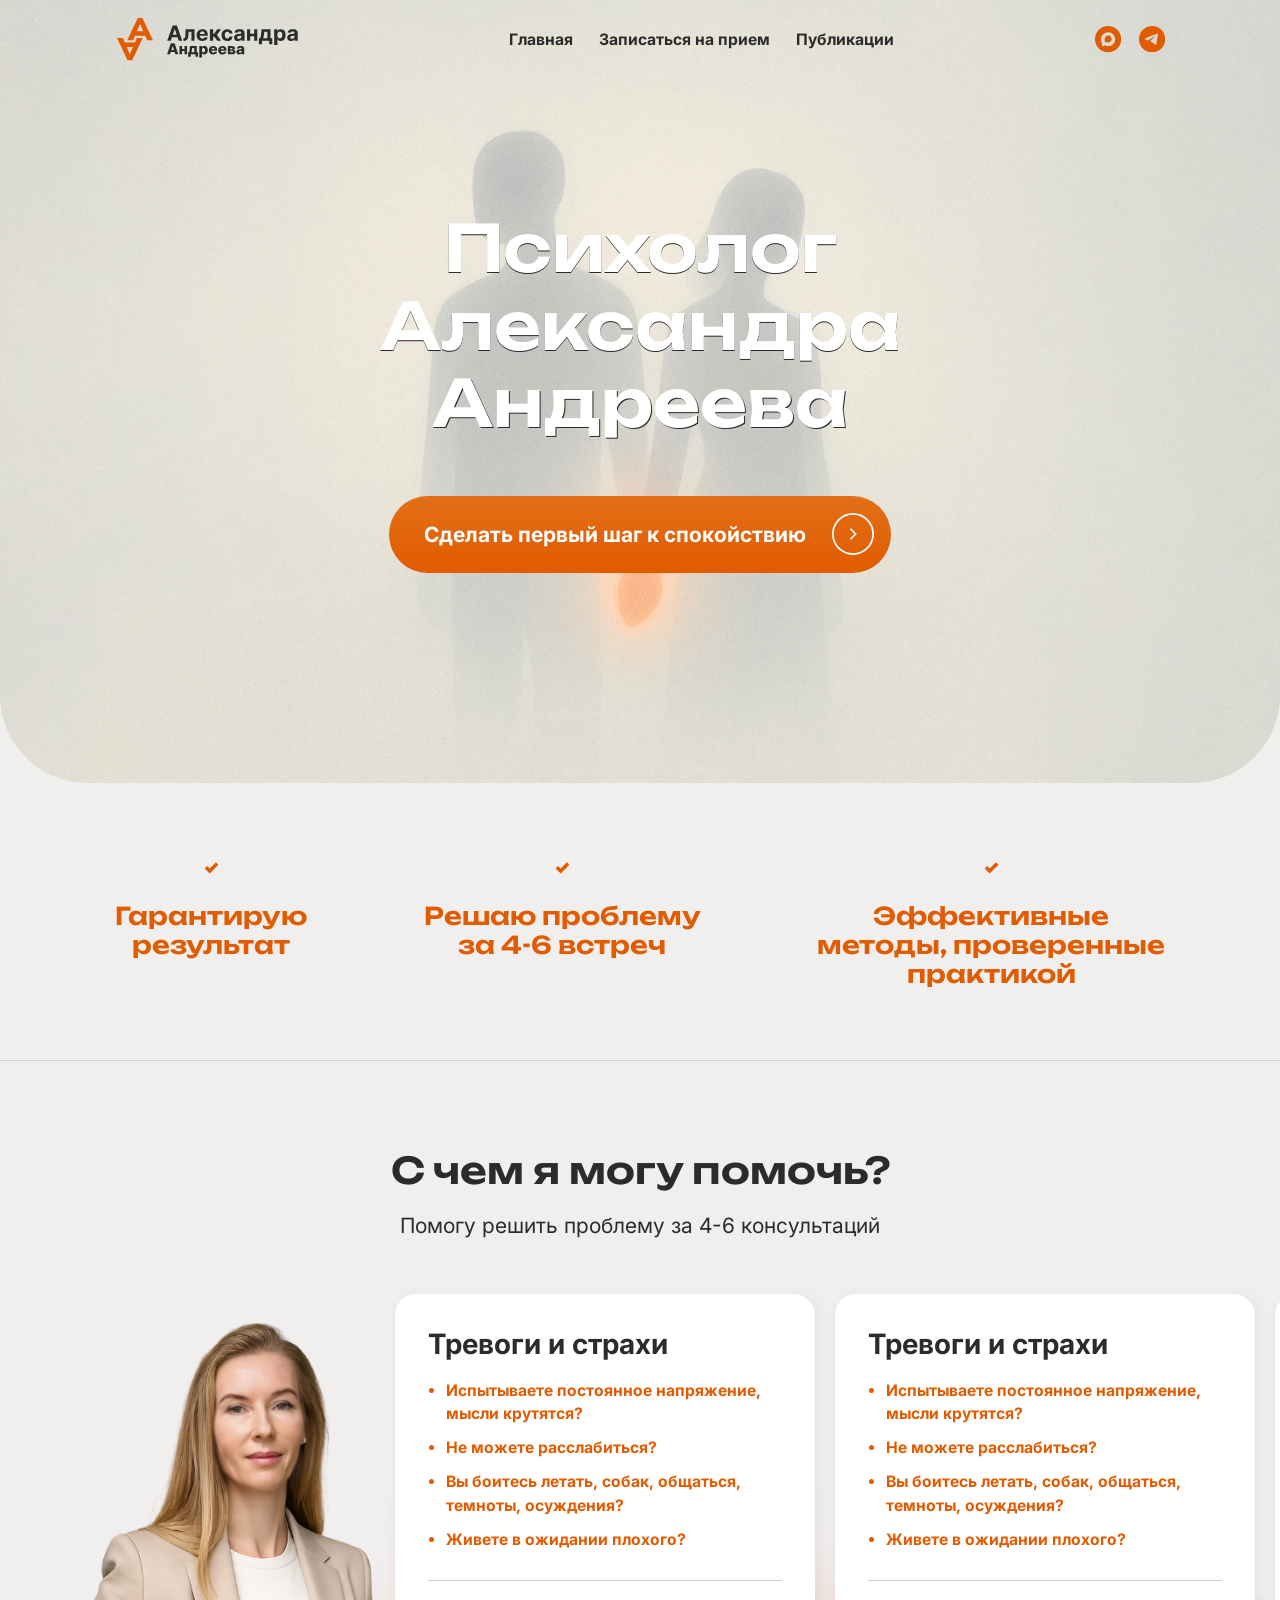
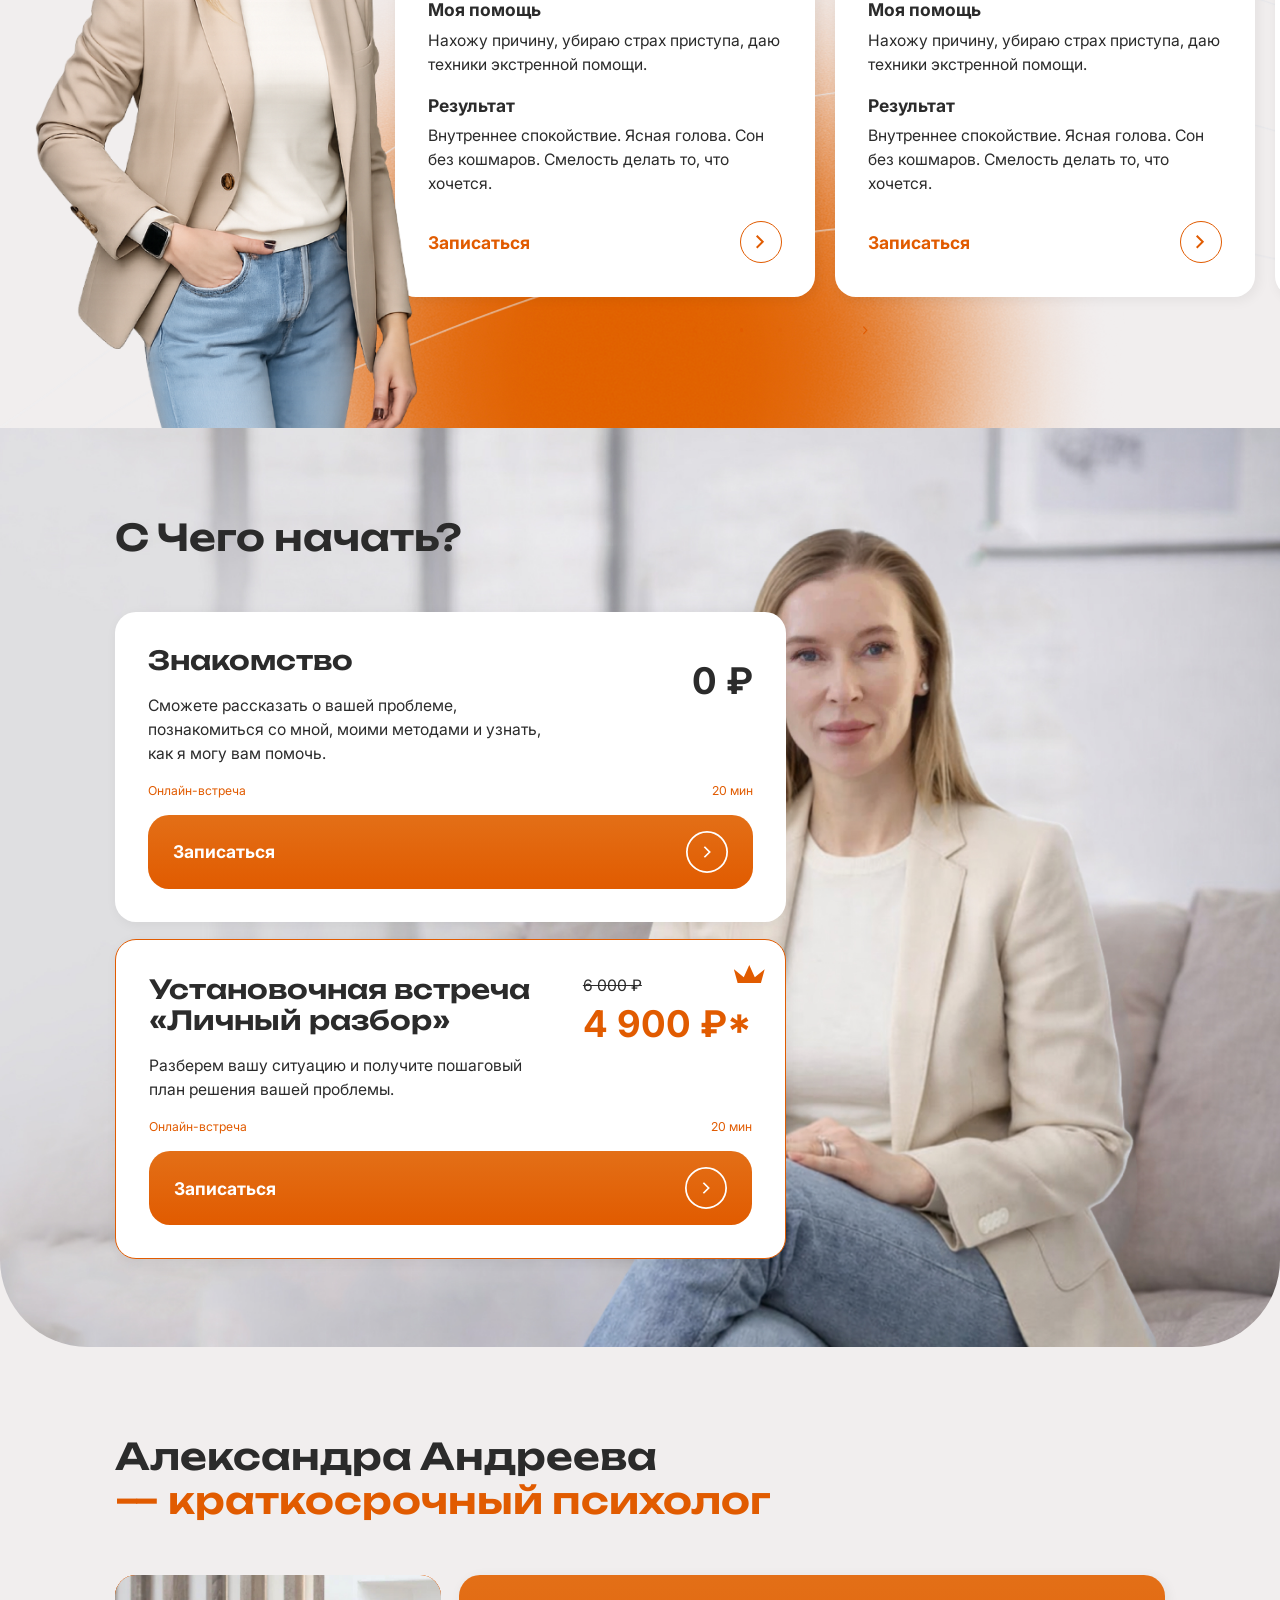
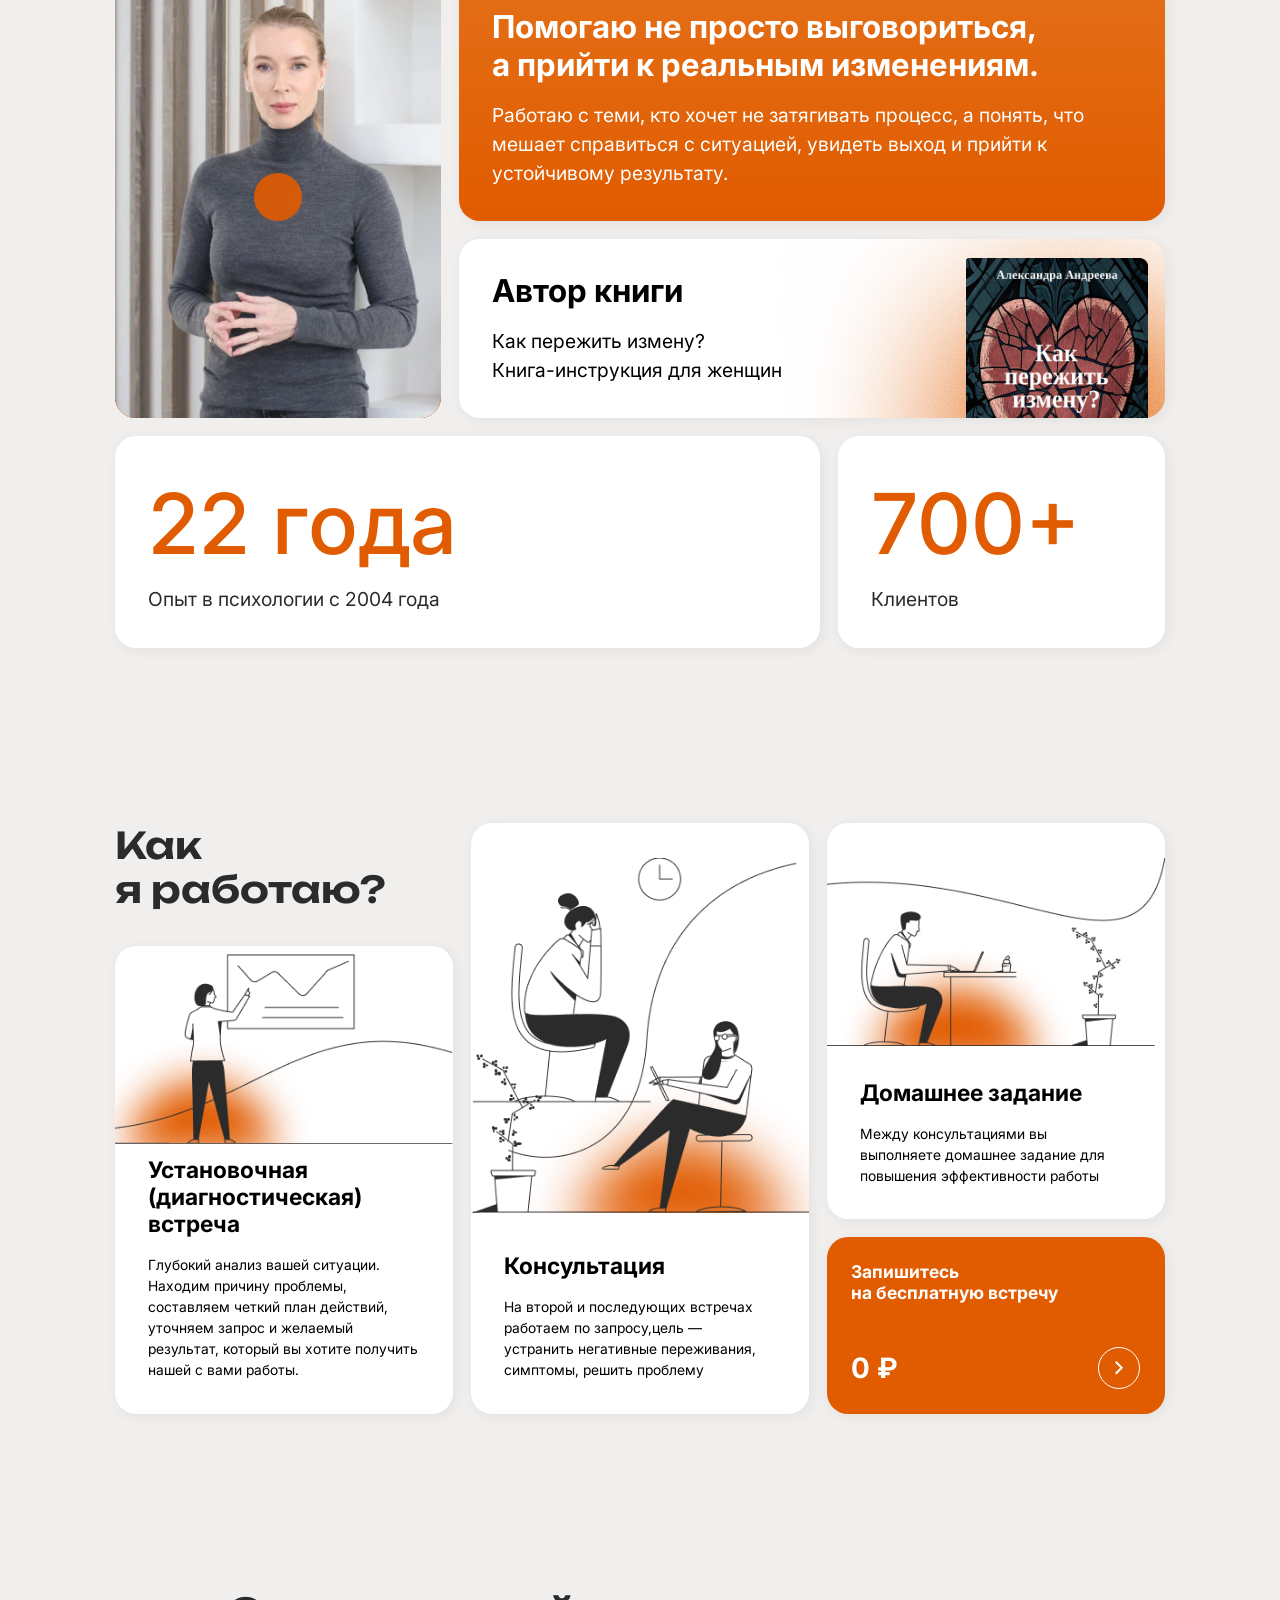
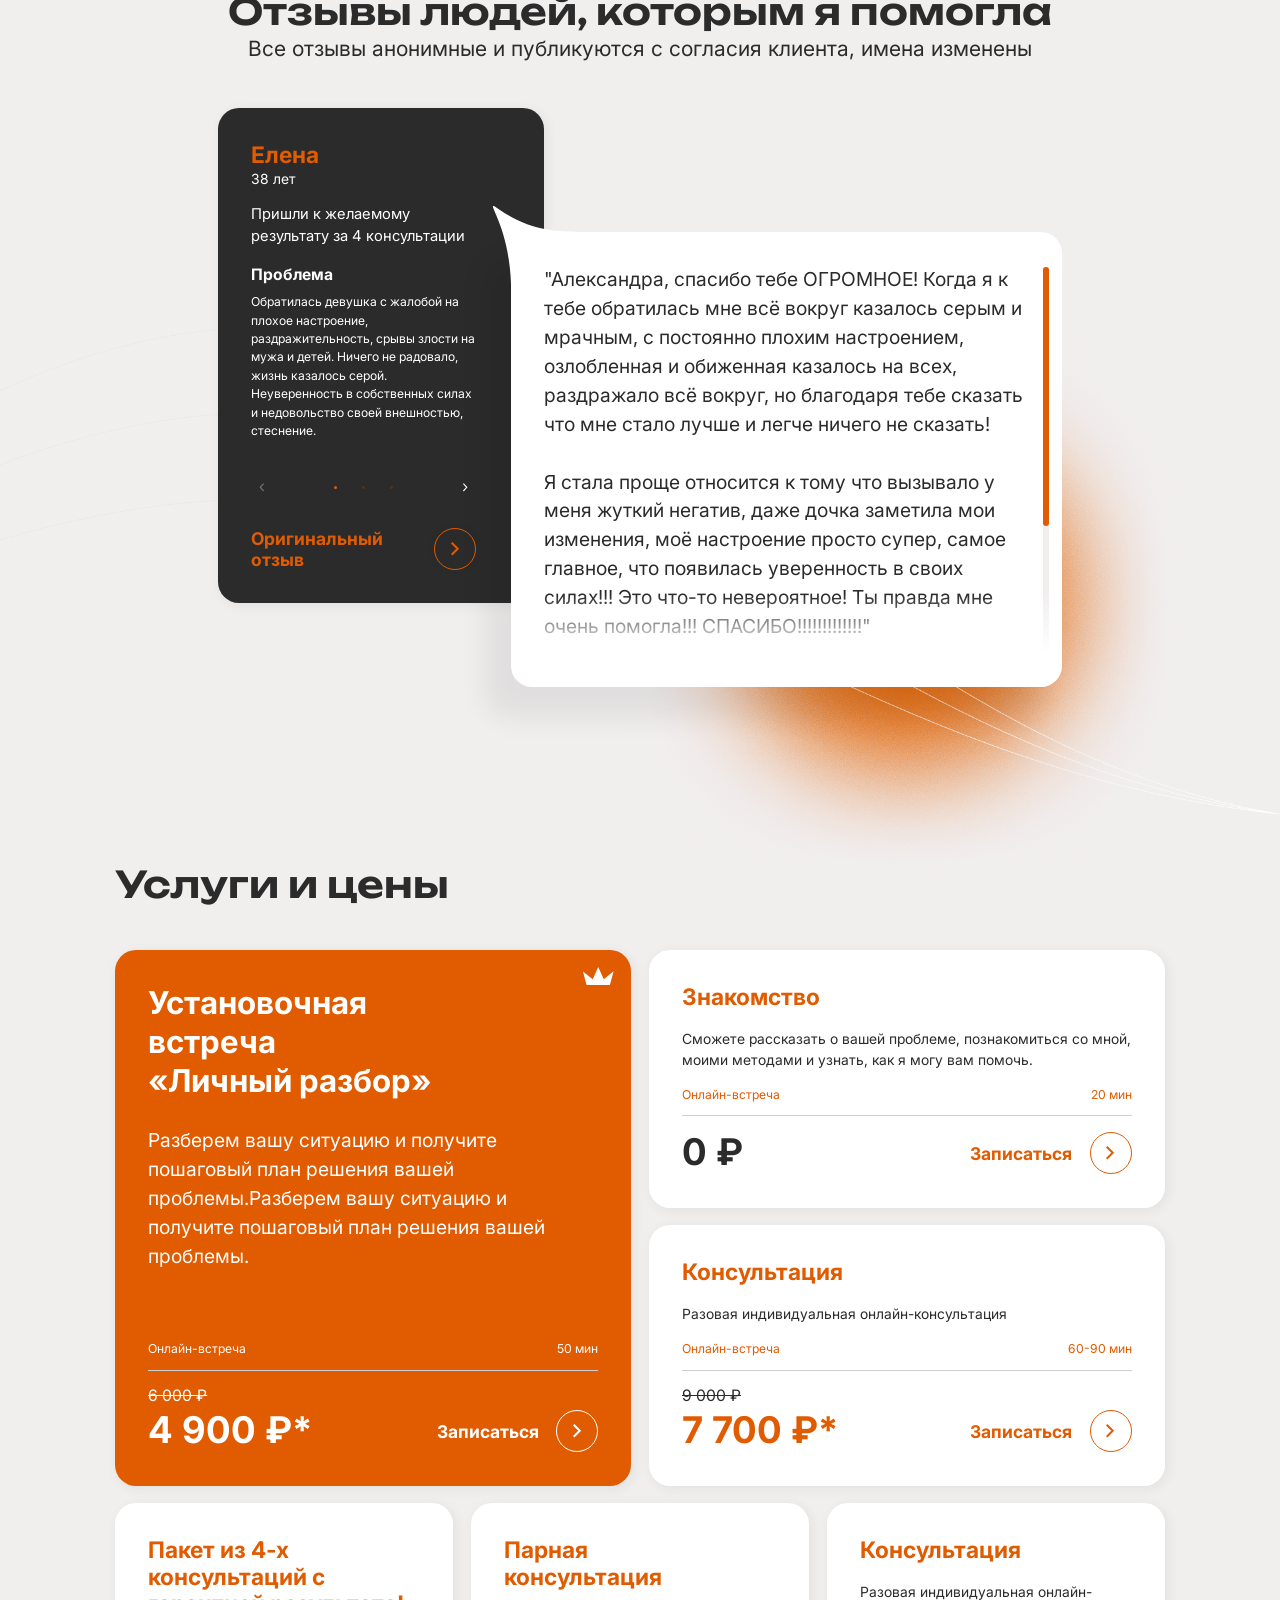
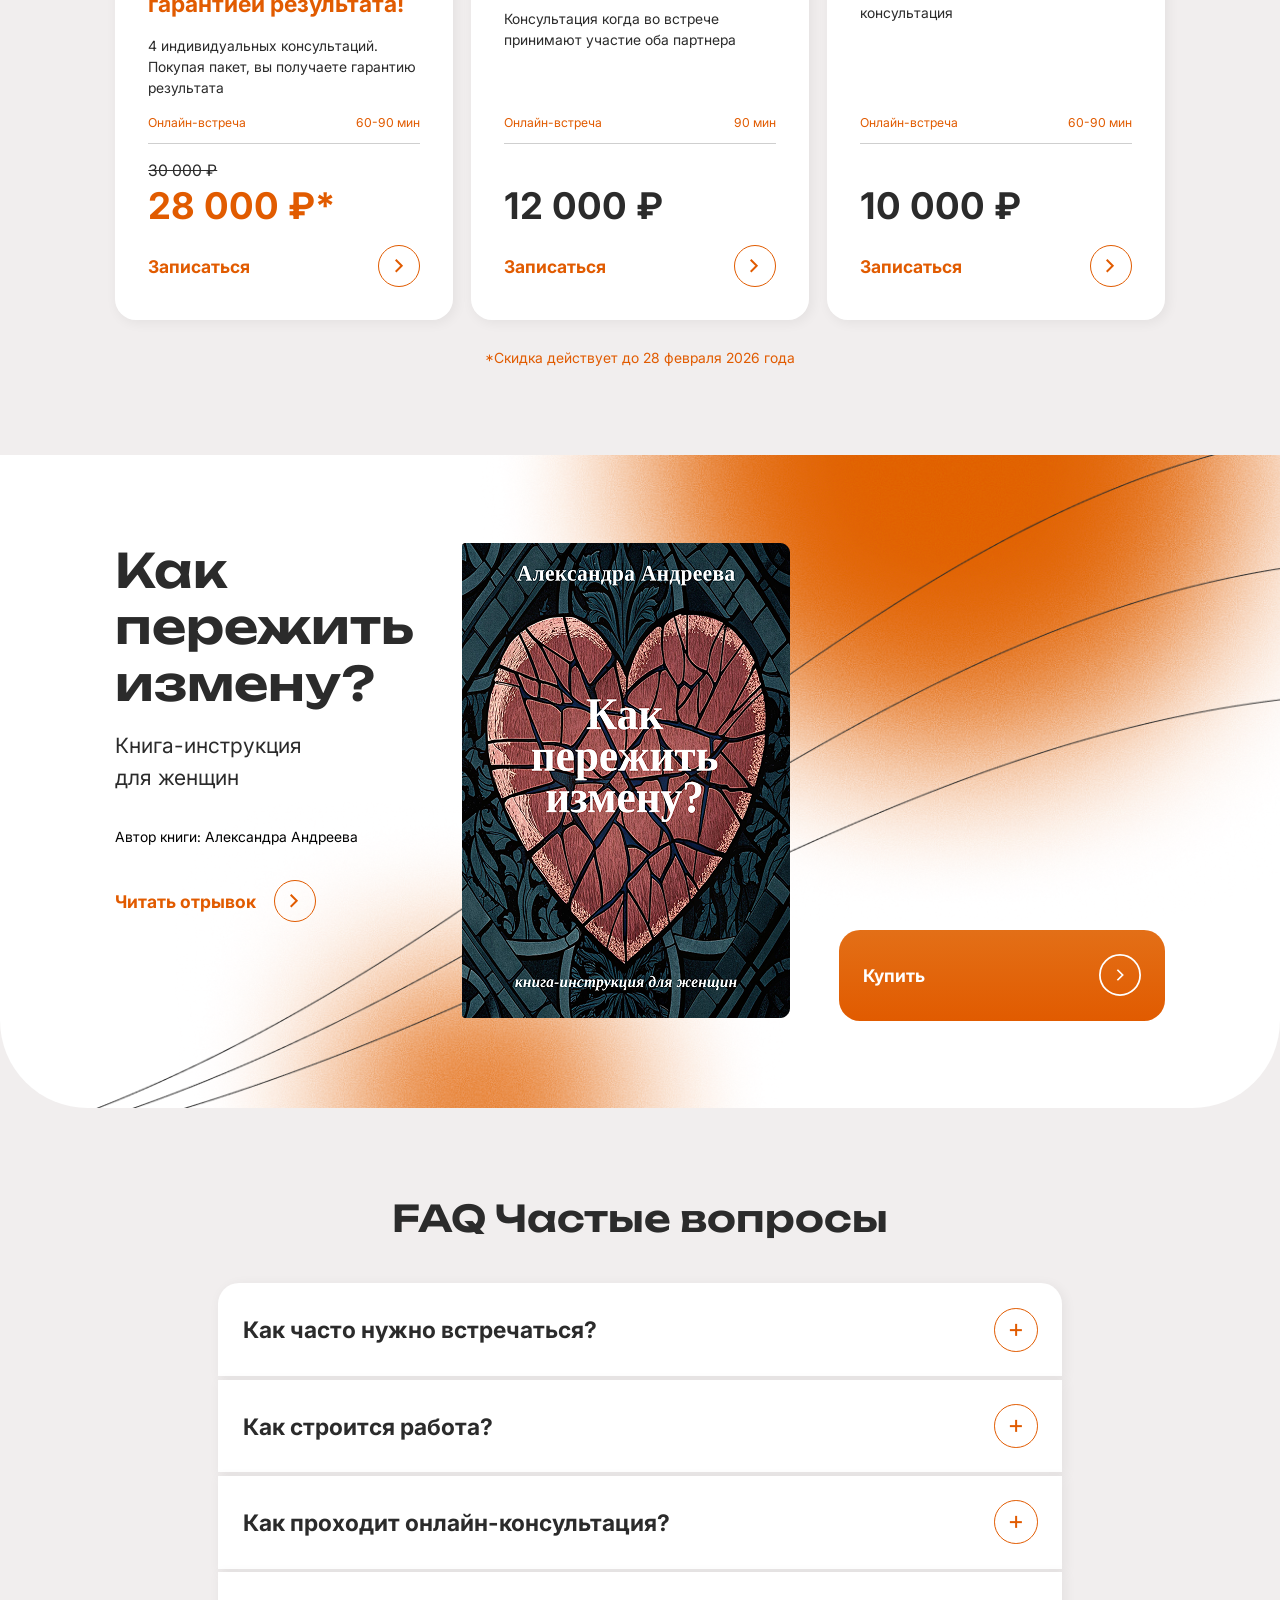
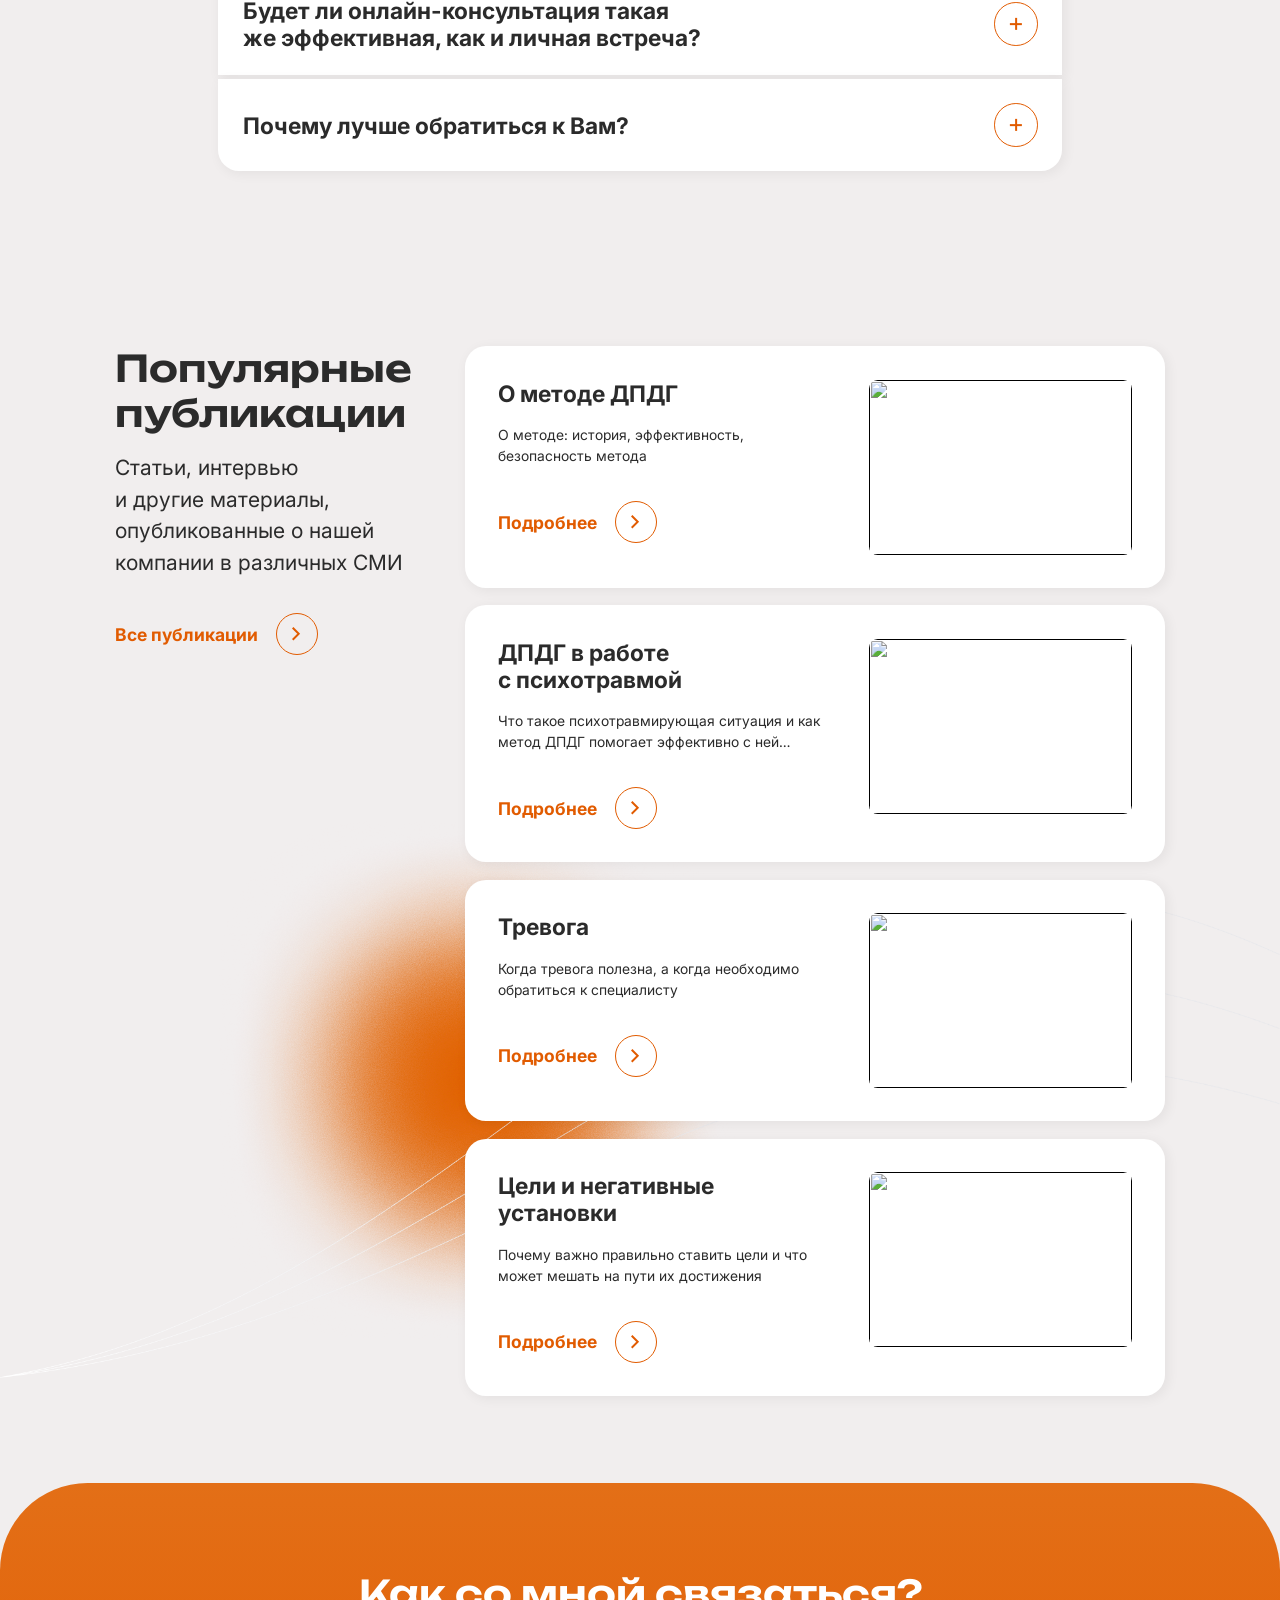
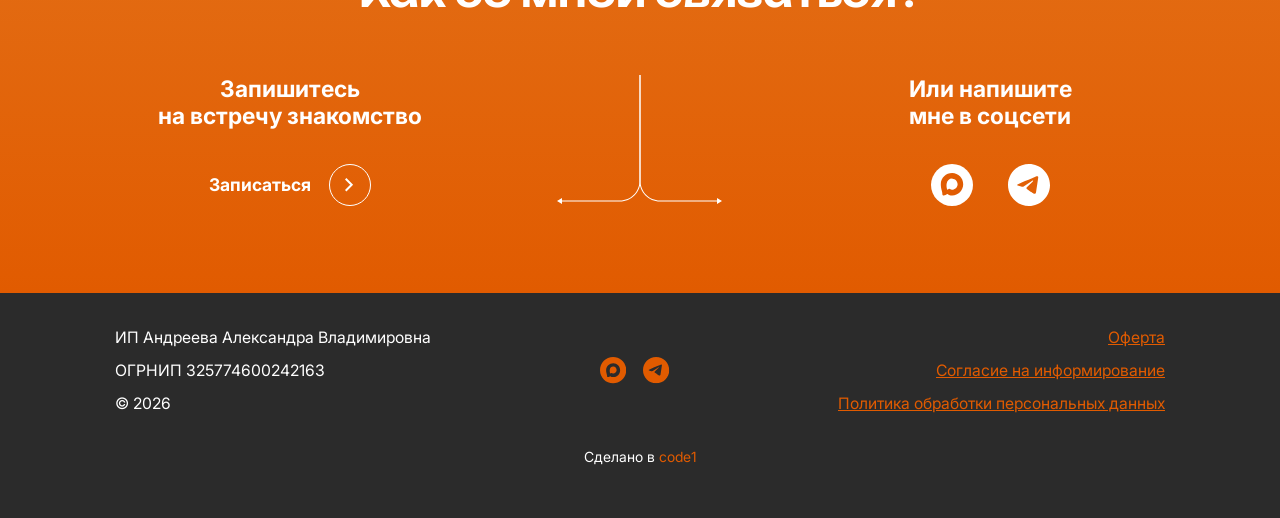
==== commit 21d451ee: "!" ====
--- a/index.html
+++ b/index.html
@@ -14,7 +14,7 @@
     <link rel="stylesheet" href="./css/overlayscrollbars.min.css" />
     <link rel="stylesheet" href="./css/swiper-bundle.css">
     <link rel="stylesheet" href="./css/plyr.css">
-    <!-- <link rel="stylesheet" href="./css/aos.css"> -->
+    <link rel="stylesheet" href="./css/aos.css">
     <link rel="stylesheet" href="./css/fancybox.css">
     <link rel="stylesheet" href="./css/main.min.css">
 
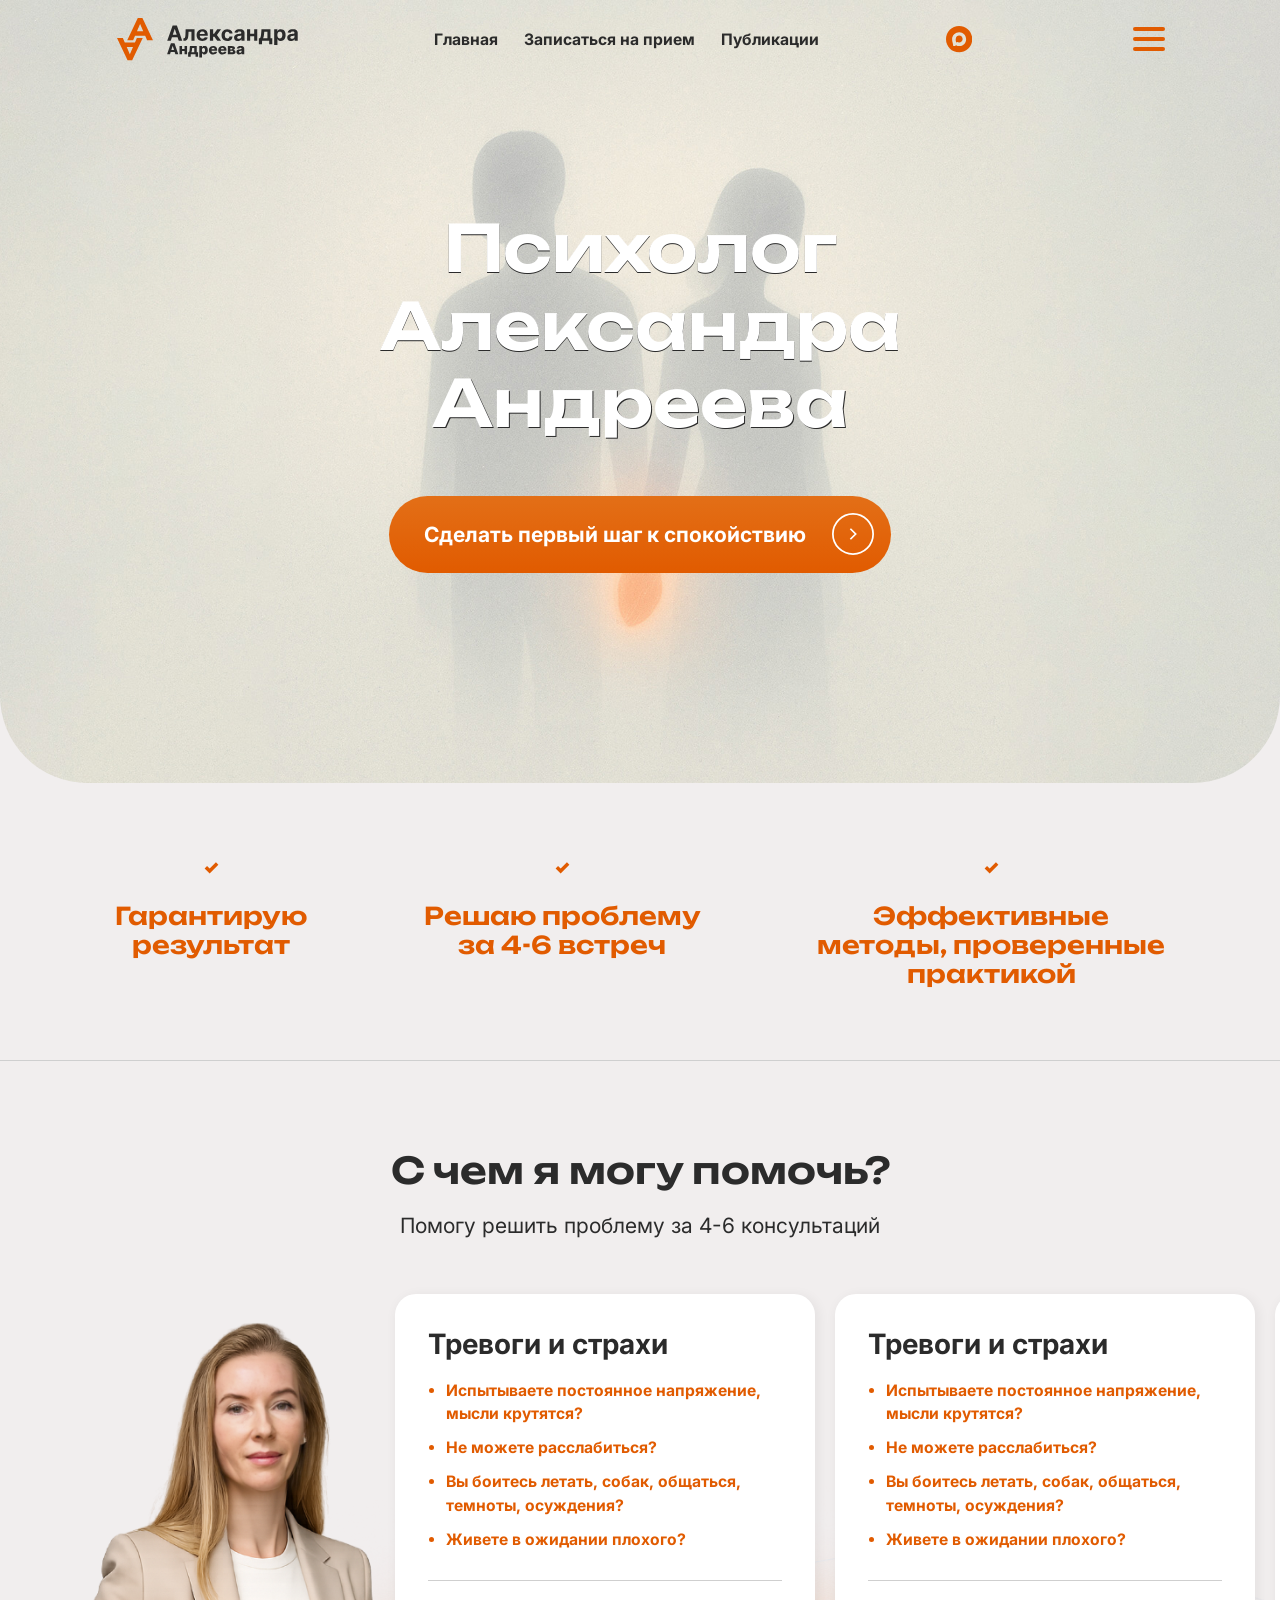
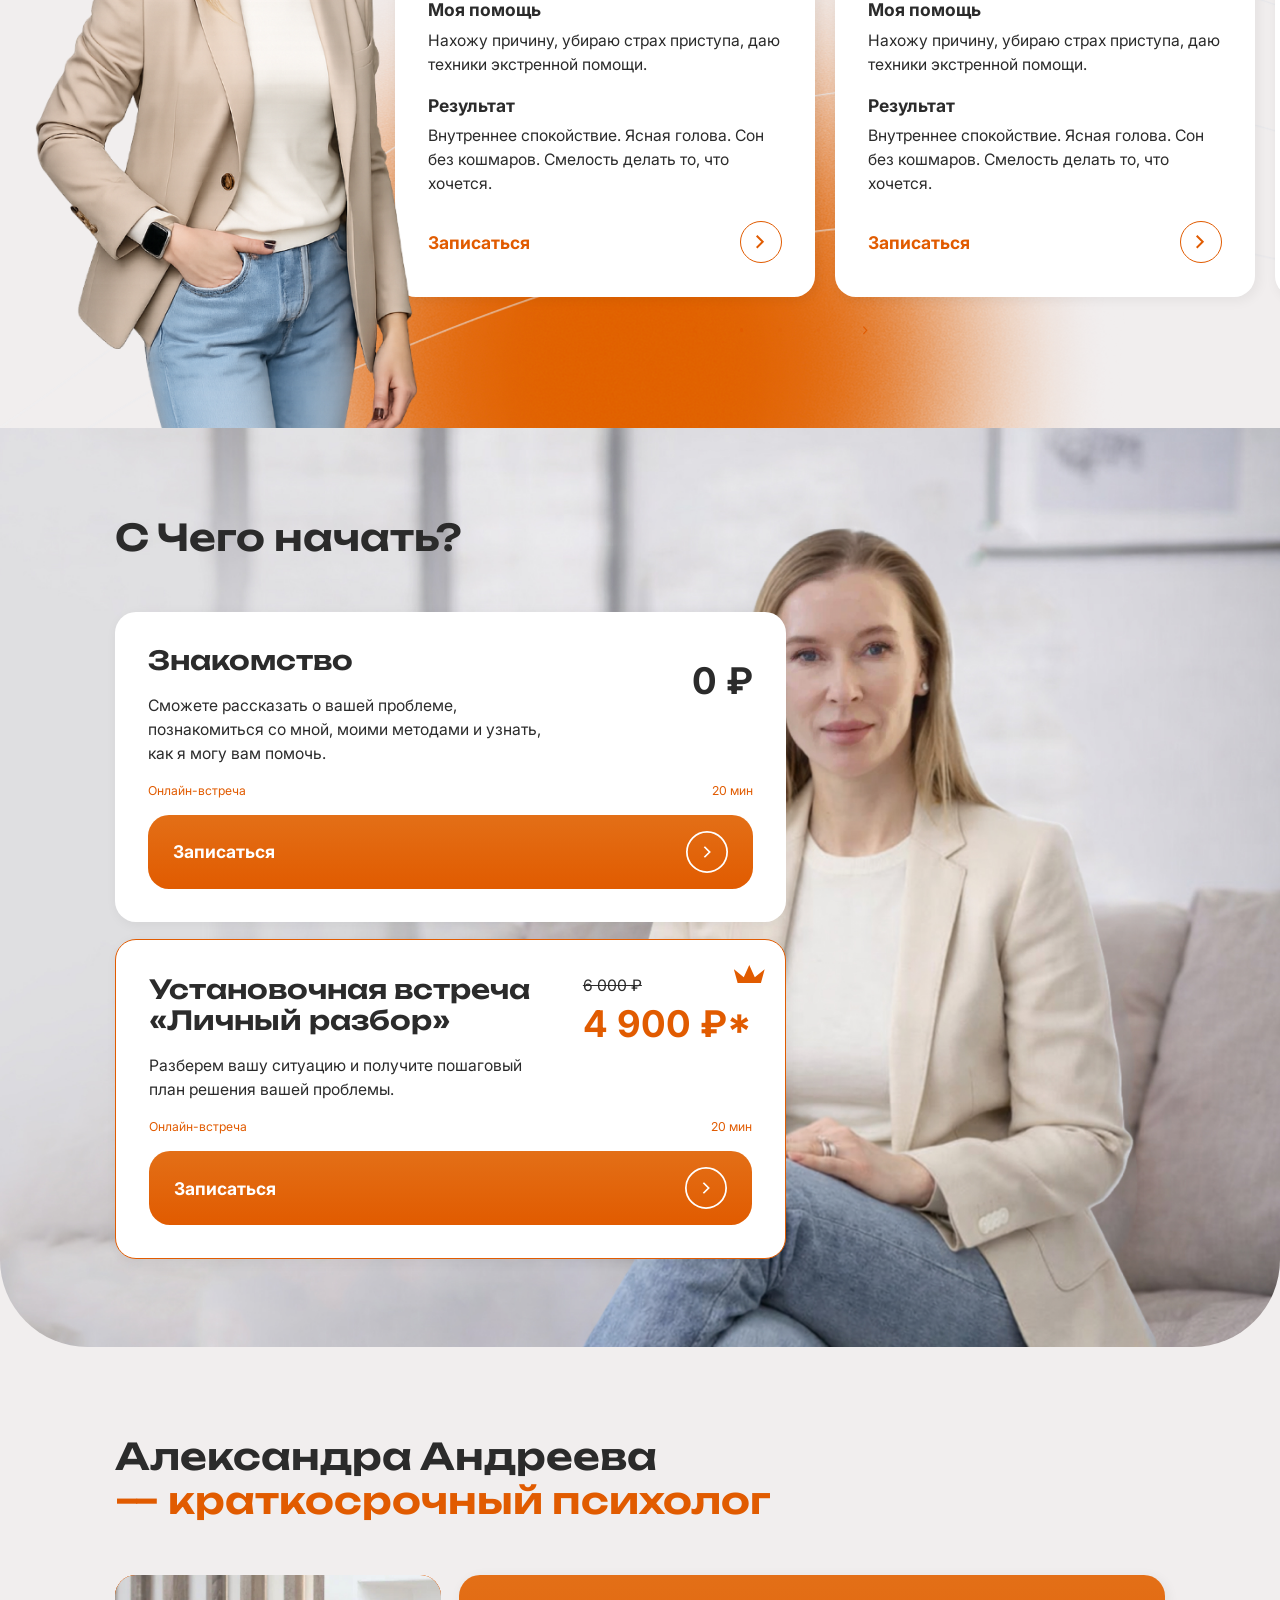
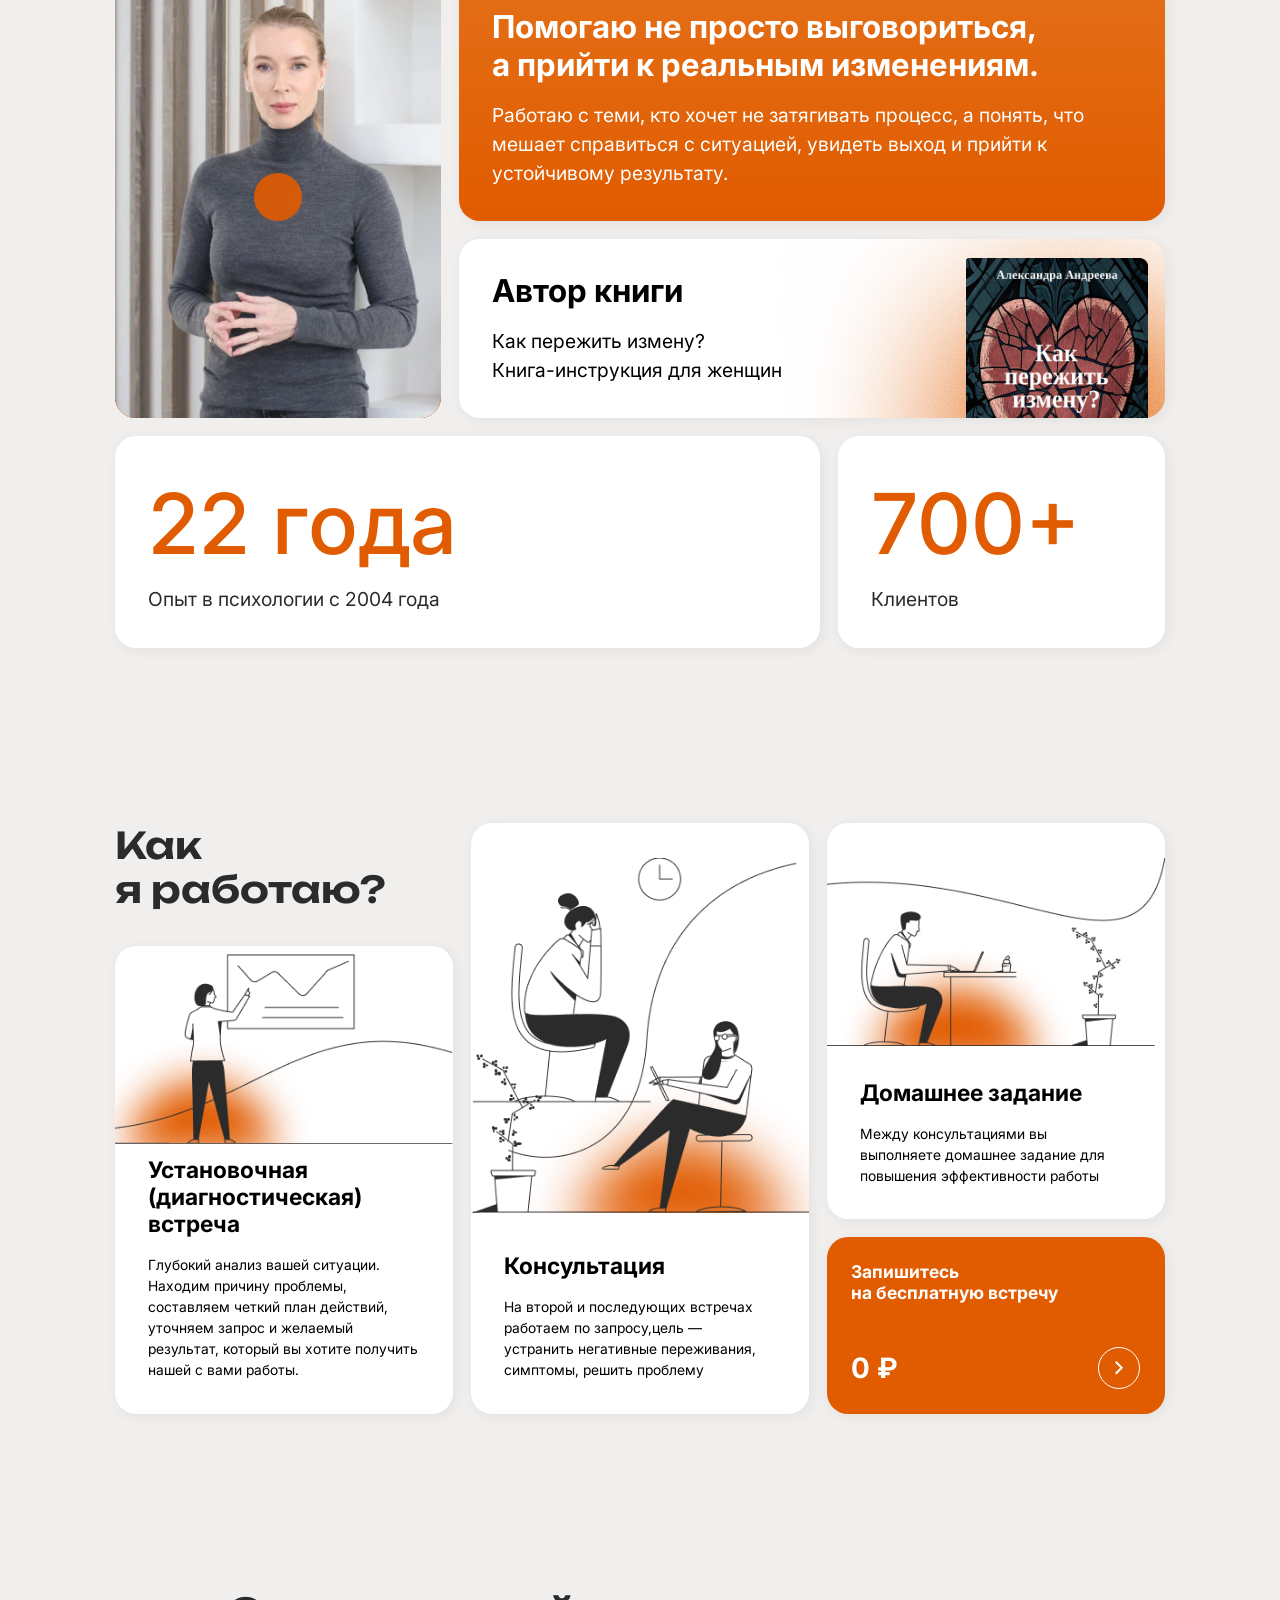
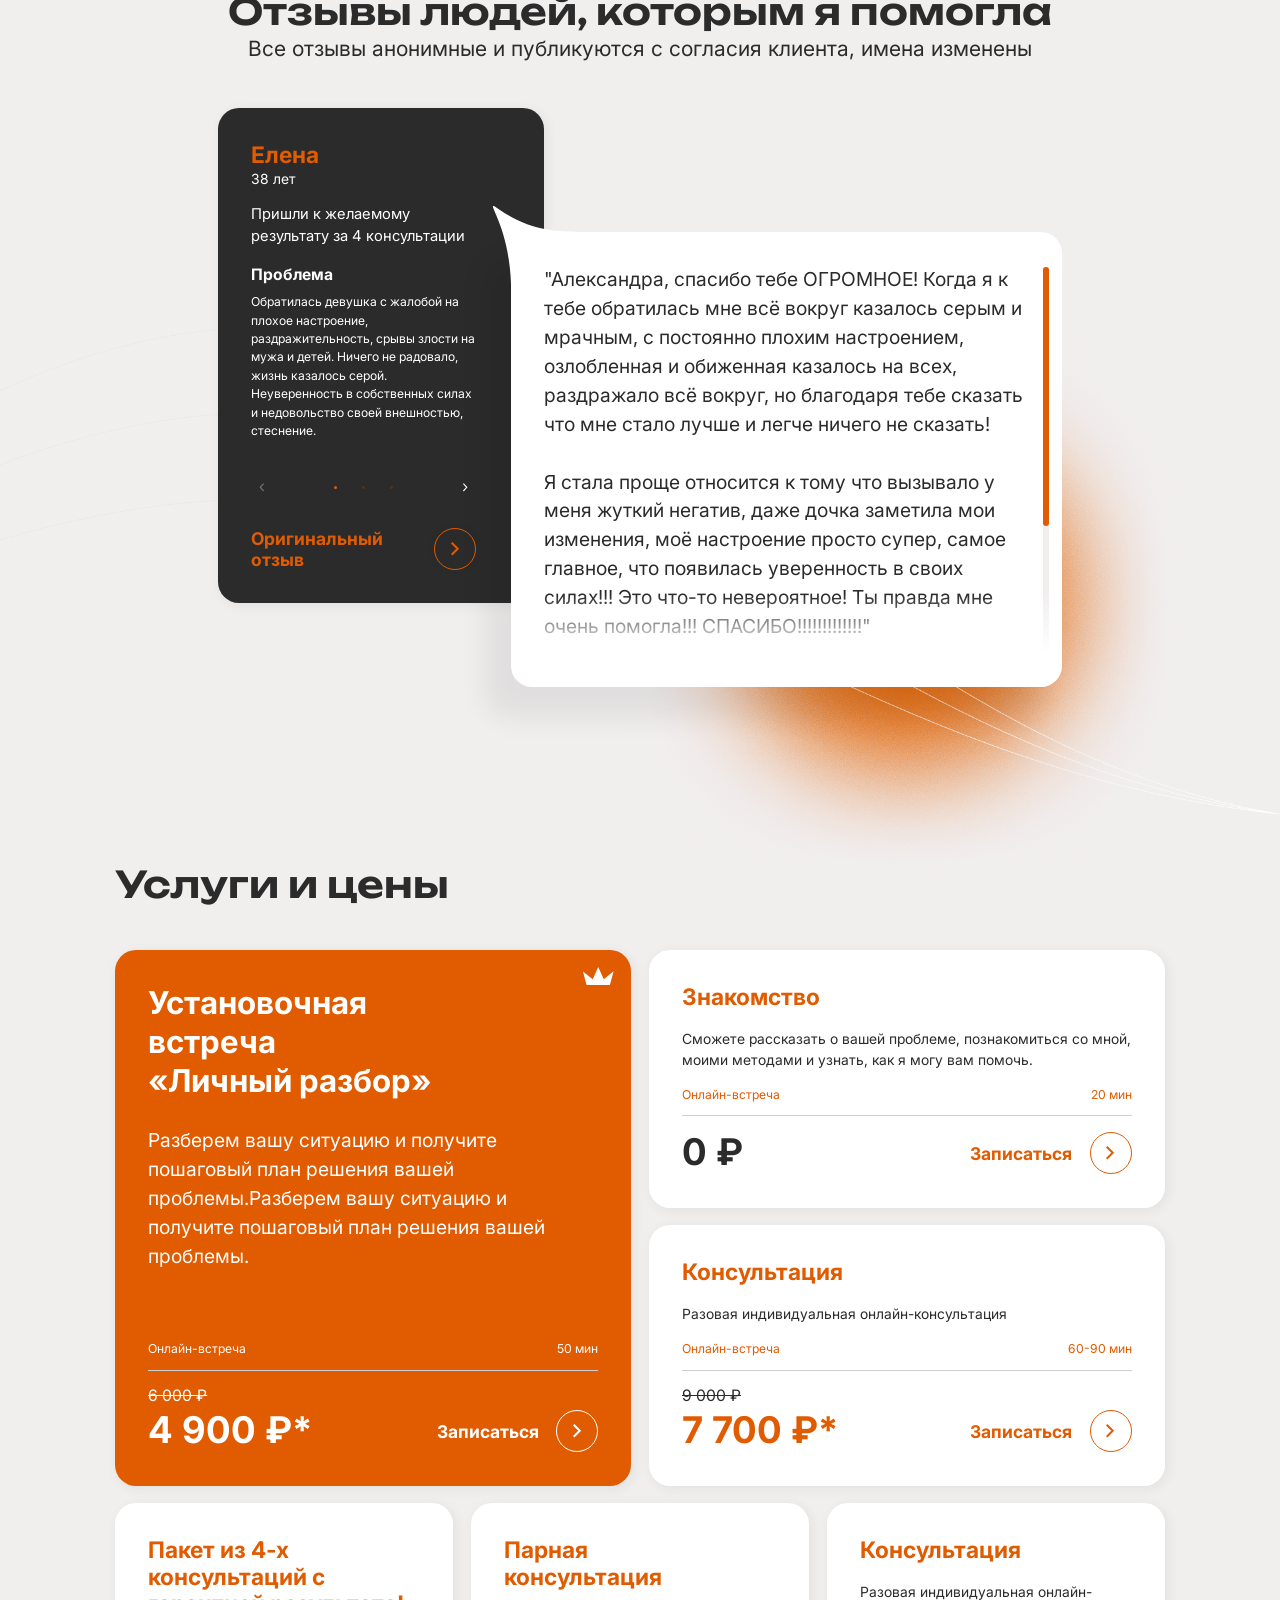
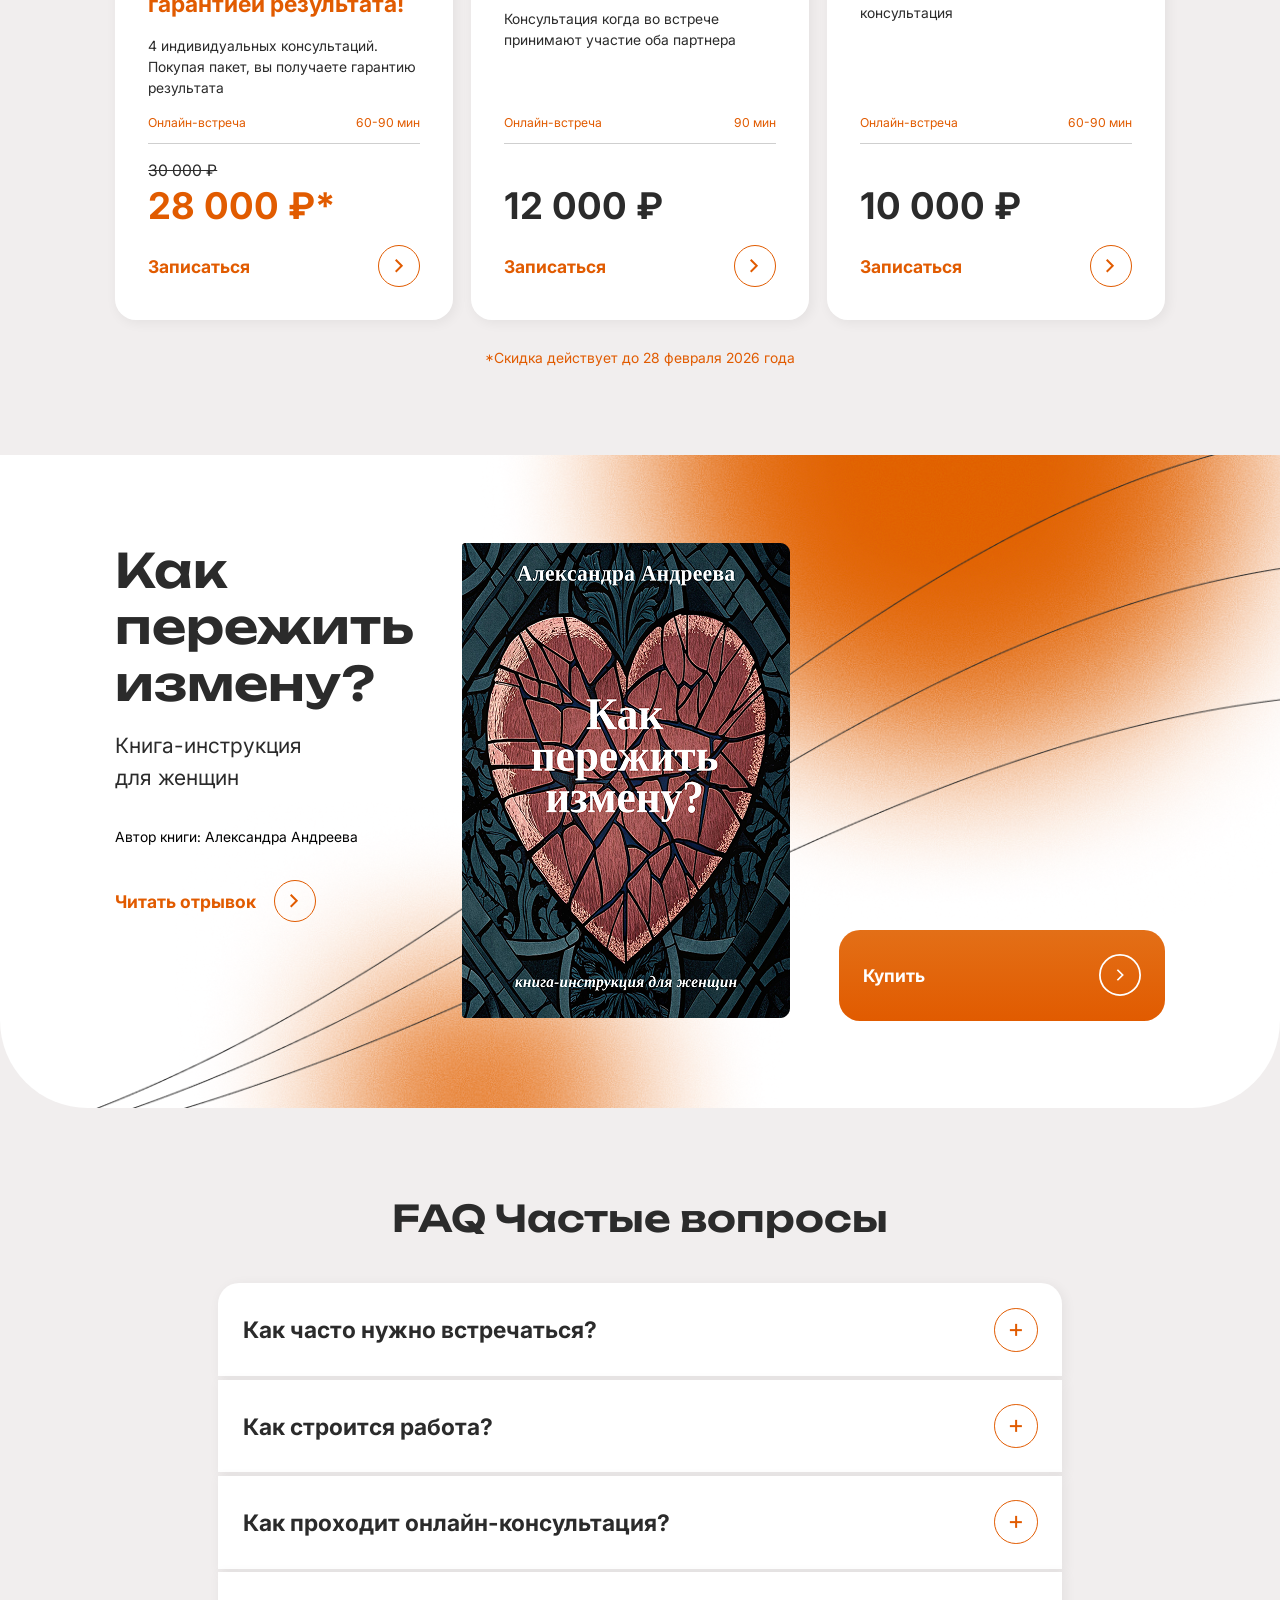
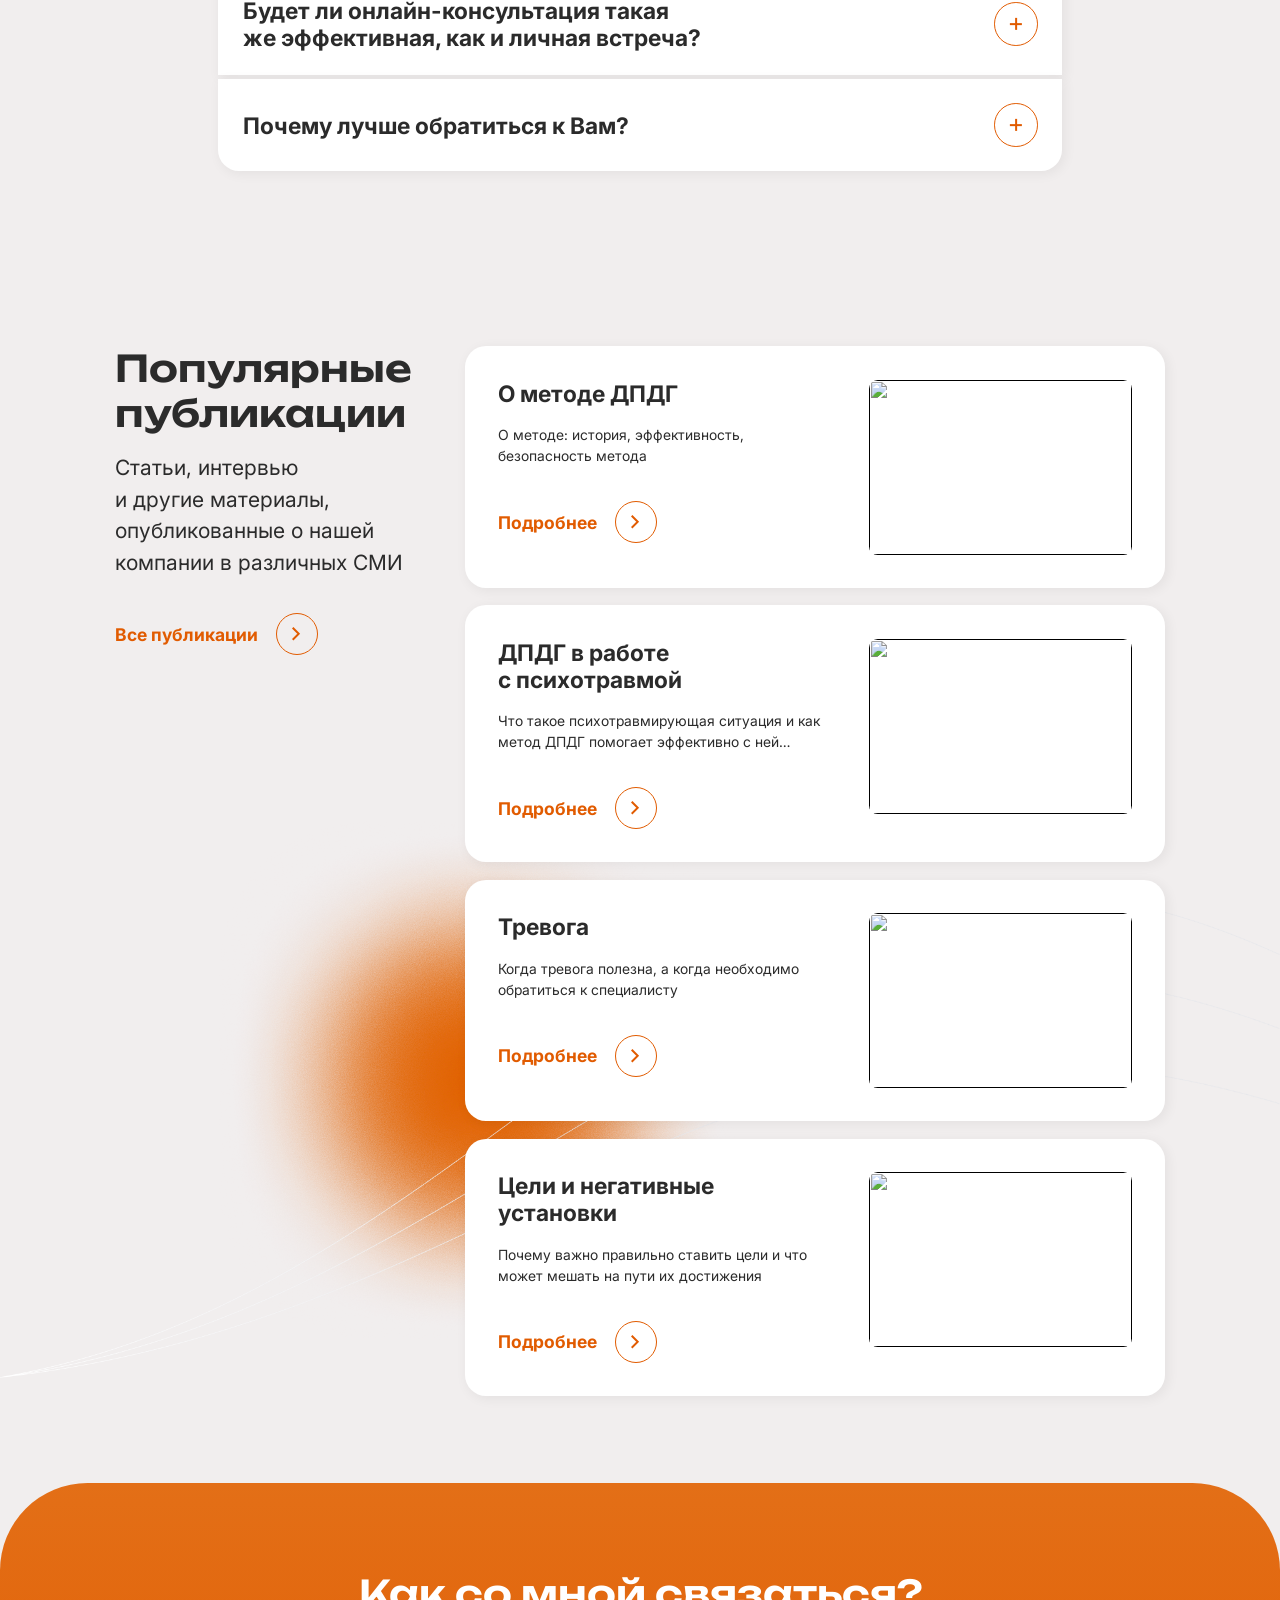
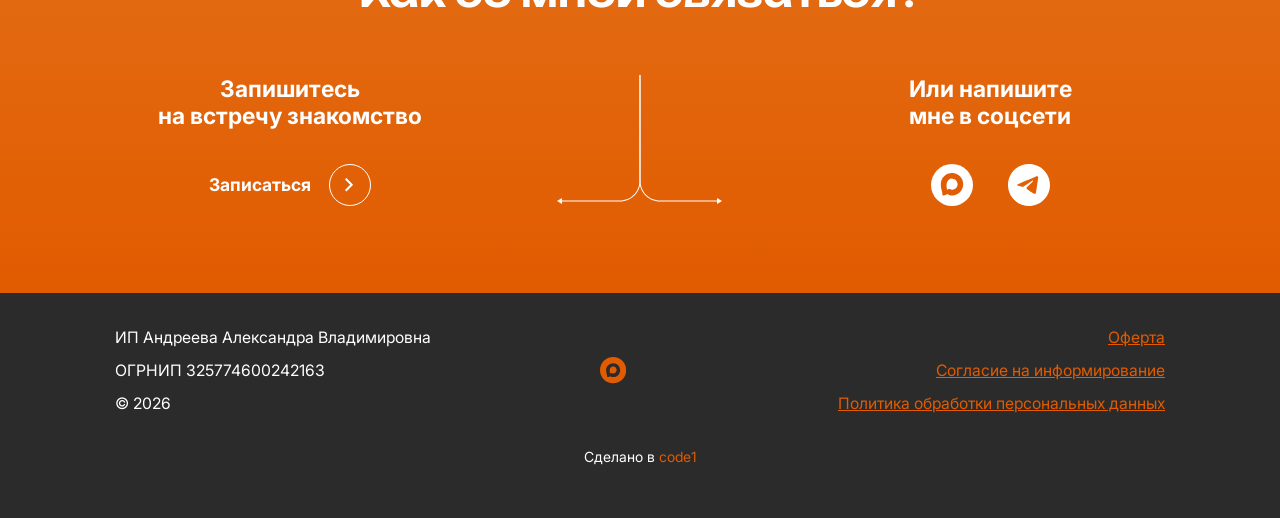
==== commit ae1f5b1f: "!" ====
--- a/index.html
+++ b/index.html
@@ -21,6 +21,36 @@
 </head>
 
 <body>
+    <div class="mobile-menu ">
+        <a href="" class="nav-link">Главная</a>
+        <a href="" class="nav-link">Записаться на прием</a>
+        <a href="" class="nav-link">Публикации</a>
+        <div class="header__socials">
+            <a href="#" class="header__social" name="max">
+                <svg width="30" height="30" viewBox="0 0 30 30" fill="none" xmlns="http://www.w3.org/2000/svg">
+                    <path
+                        d="M15 0C23.2843 0 30 6.71573 30 15C30 23.2843 23.2843 30 15 30C6.71573 30 0 23.2843 0 15C0 6.71573 6.71573 0 15 0ZM15.1309 7C10.7202 7.00003 7.00021 10.4243 7 14.9775C7 16.8871 7.3485 18.2017 7.66211 19.3828C7.91811 20.347 8.15131 21.2226 8.15137 22.2617C8.25779 23.5884 10.5804 22.9065 11.4883 21.9346C11.5562 21.8619 11.668 21.8468 11.749 21.9043C12.9281 22.7423 13.6619 22.9561 15.1729 22.9561C19.4317 22.9559 22.9998 19.4527 23 15.0225C23 10.592 19.5417 7 15.1309 7ZM15.2549 10.9482C17.4036 11.0615 19.1212 12.9463 19.0088 15.1035C18.8962 17.2609 16.9917 18.9491 14.8428 18.8359C14.1894 18.8015 13.5967 18.5605 13.0732 18.2393C12.9992 18.1938 12.903 18.2039 12.8398 18.2637C12.5039 18.5816 12.0424 18.9359 11.8506 18.8867C11.3982 18.7706 10.8697 16.4679 11.168 14.5781C11.5282 12.296 13.1617 10.838 15.2549 10.9482Z"
+                        fill="#E15B00" />
+                </svg>
+
+            </a>
+            <a href="#" class="header__social" name="telegram">
+                <svg width="30" height="30" viewBox="0 0 30 30" fill="none" xmlns="http://www.w3.org/2000/svg">
+                    <g clip-path="url(#clip0_163_49)">
+                        <path fill-rule="evenodd" clip-rule="evenodd"
+                            d="M15 30C23.2842 30 30 23.2842 30 15C30 6.7158 23.2842 0 15 0C6.7158 0 0 6.7158 0 15C0 23.2842 6.7158 30 15 30ZM21.5931 9.5832C21.7089 8.2692 20.3211 8.8104 20.3211 8.8104C19.2966 9.2346 18.24 9.6654 17.172 10.101C13.86 11.4519 10.4388 12.8475 7.5243 14.2212C5.9439 14.8008 6.8691 15.3804 6.8691 15.3804L9.3744 16.1535C10.5309 16.5015 11.1474 16.1148 11.1474 16.1148L16.5438 12.4434C18.471 11.1294 18.0084 12.2115 17.5458 12.6753L13.4988 16.5399C12.882 17.0811 13.1904 17.5449 13.4601 17.7768C14.2251 18.4515 16.1061 19.686 16.9272 20.2248C17.1408 20.3649 17.2827 20.4582 17.3148 20.4822C17.5074 20.6367 18.5481 21.3324 19.242 21.1779C19.9359 21.0231 20.013 20.1342 20.013 20.1342L20.9379 14.0664C21.0765 13.0131 21.2358 12.0006 21.363 11.1918C21.483 10.428 21.5745 9.8463 21.5931 9.5832Z"
+                            fill="#E15B00" />
+                    </g>
+                    <defs>
+                        <clipPath id="clip0_163_49">
+                            <rect width="30" height="30" fill="white" />
+                        </clipPath>
+                    </defs>
+                </svg>
+
+            </a>
+        </div>
+    </div>
     <header class="header" data-aos="fade-down">
         <div class="container">
             <div class="header__wrapper">
@@ -56,6 +86,9 @@
                         </svg>
 
                     </a>
+                </div>
+                <div class="mobile-menu__btn ">
+                    <span></span>
                 </div>
             </div>
         </div>
--- a/css/main.min.css
+++ b/css/main.min.css
@@ -1 +1 @@
-*{margin:0;padding:0;border:0;outline:0;box-sizing:border-box}html,body,div,span,applet,object,iframe,h1,h2,h3,h4,h5,h6,p,blockquote,pre,a,abbr,acronym,address,big,cite,code,del,dfn,em,img,ins,kbd,q,s,samp,small,strike,strong,sub,sup,tt,var,b,u,i,center,dl,dt,dd,ol,ul,li,fieldset,form,label,legend,table,caption,tbody,tfoot,thead,tr,th,td,article,aside,canvas,details,embed,figure,figcaption,footer,header,hgroup,menu,nav,output,ruby,section,summary,time,mark,audio,video{font-size:100%;vertical-align:baseline}a{text-decoration:none;color:inherit}ol:has(class),ul:has(class){list-style:none}blockquote,q{quotes:none}blockquote:before,blockquote:after,q:before,q:after{content:"";content:none}table{border-collapse:collapse;border-spacing:0}button,input,select,textarea{appearance:none;-webkit-appearance:none;-moz-appearance:none;font-family:inherit;font-size:inherit;color:inherit}input[type=number]::-webkit-inner-spin-button,input[type=number]::-webkit-outer-spin-button{-webkit-appearance:none;margin:0}::-webkit-input-placeholder{color:inherit}::-moz-placeholder{color:inherit}:-ms-input-placeholder{color:inherit}:-moz-placeholder{color:inherit}button:disabled,input:disabled,select:disabled,textarea:disabled{cursor:default}*:focus{outline:none}article,aside,details,figcaption,figure,footer,header,hgroup,menu,nav,section{display:block}audio,video{display:inline-block}::before,::after{-webkit-user-select:none;-moz-user-select:none;user-select:none}@font-face{font-family:"Inter";src:url("../fonts/Inter_18pt-Regular.woff2") format("woff2"),url("../fonts/Inter_18pt-Regular.ttf") format("truetype");font-weight:400;font-style:normal;font-display:swap}@font-face{font-family:"Inter";src:url("../fonts/Inter_18pt-Medium.woff2") format("woff2"),url("../fonts/Inter_18pt-Medium.ttf") format("truetype");font-weight:500;font-style:normal;font-display:swap}@font-face{font-family:"Inter";src:url("../fonts/Inter_18pt-Bold.woff2") format("woff2"),url("../fonts/Inter_18pt-Bold.ttf") format("truetype");font-weight:700;font-style:normal;font-display:swap}@font-face{font-family:"Inter";src:url("../fonts/Inter_18pt-ExtraBold.woff2") format("woff2"),url("../fonts/Inter_18pt-ExtraBold.ttf") format("truetype");font-weight:800;font-style:normal;font-display:swap}@font-face{font-family:"Unbounded";src:url("../fonts/Unbounded-SemiBold.woff2") format("woff2"),url("../fonts/Unbounded-SemiBold.ttf") format("truetype");font-weight:600;font-style:normal;font-display:swap}body{font-family:"Inter",sans-serif;font-weight:400;background-color:#f1eeee;min-height:100vh;display:flex;flex-direction:column;max-width:100vw;overflow-y:auto;overflow-x:hidden}.container{max-width:77.5rem;padding:0rem 1.25rem;width:100%;margin:0 auto}.header{z-index:2;position:absolute;left:0;top:0;width:100%;background-color:rgba(0,0,0,0)}.header__wrapper{padding:1.25rem 0;display:flex;align-items:center;width:100%}.header__logo{width:13.75rem;height:3.125rem;flex-shrink:0}.header__logo img{-o-object-fit:contain;object-fit:contain;width:100%;height:100%}.header__socials{display:flex;align-items:center;gap:1.25rem}.header__social{margin-left:auto;width:1.875rem;height:1.875rem}.header__social svg{width:100%;height:100%}.header__nav{display:flex;align-items:center;gap:.625rem;align-self:center;margin:0 auto}.nav-link{padding:.625rem;color:#2b2b2b;font-size:1.125rem;font-weight:700;position:relative;transition:color .3s ease-in-out}.nav-link::before{position:absolute;left:50%;transform:translate(-50%);bottom:.625rem;width:calc(100% - 1.25rem);height:.125rem;content:"";background-color:#e15b00;opacity:0;transition:opacity .3s ease-in-out}.nav-link:hover{color:#e15b00}.nav-link:hover::before{opacity:1}.main-screen{border-radius:0 0 6.25rem 6.25rem;padding:15rem 0;position:relative;overflow:hidden}.main-screen h1{color:#fff;text-align:center;font-family:"Unbounded";font-size:4.625rem;font-style:normal;font-weight:600;line-height:120%;text-shadow:.0625rem .0625rem #2b2b2b}.main-screen .btn{margin:0 auto;margin-top:3.75rem}.main-screen .main-screen__video{position:absolute;left:0;top:0;width:100%;height:100%;-o-object-fit:cover;object-fit:cover;-o-object-position:center;object-position:center}.main-screen .main-screen__video video{width:100%;height:100%;-o-object-fit:cover;object-fit:cover;-o-object-position:center;object-position:center}.main-screen .main-screen__wrapper{position:relative;z-index:2}.btn{display:block;width:-moz-fit-content;width:fit-content;color:#fff;font-size:1.5rem;font-style:normal;font-weight:700;line-height:normal;padding:1.25rem;padding-left:2.5rem;border-radius:4rem;background:linear-gradient(0deg, #e15b00 0%, #e36f17 100%);display:flex;align-items:center;gap:1.875rem}.btn span{display:block}.btn .btn-ico{width:3rem;height:3rem;flex-shrink:0;transition:transform .2s ease-in-out}.btn .btn-ico svg{width:100%;height:100%}.btn:hover .btn-ico{transform:scale(1.2)}.advantages{padding:5rem 0}.advantages-list{display:flex;gap:3.75rem;justify-content:space-between}.advantages-list .list-item{display:flex;flex-direction:column;align-items:center;gap:1.25rem;color:#e15b00;text-align:center;font-family:"Unbounded";font-size:1.75rem;font-style:normal;font-weight:600;line-height:120%}.advantages-list .list-item::before{display:block;content:"";background-repeat:no-repeat;background-size:contain;background-position:center;background-image:url("data:image/svg+xml;charset=UTF-8,%3csvg width='36' height='36' viewBox='0 0 36 36' fill='none' xmlns='http://www.w3.org/2000/svg'%3e%3cpath d='M24.5649 12.289L15.8537 21L11.4352 16.5814' stroke='%23E15B00' stroke-width='4'/%3e%3c/svg%3e ");width:2.25rem;height:2.25rem}.section-title{color:#2b2b2b;font-family:"Unbounded";font-size:2.625rem;font-weight:600;line-height:120%}.section-title span{color:#e15b00}.section-descr{color:#2b2b2b;font-size:1.5rem;font-style:normal;font-weight:400;line-height:150%;display:block}.help-with{padding:6.25rem 0;max-width:100vw;overflow:hidden;border-top:.0625rem solid #cfcfcf;background-image:url(../img/help-with-bg.png);background-repeat:no-repeat;background-position:left -47.25rem bottom -31.25rem}.help-with .section-title{text-align:center;margin-bottom:1.25rem}.help-with .section-descr{text-align:center}.help-with__image{z-index:2;position:absolute;left:-5.6875rem;bottom:-10.0625rem;width:27.4375rem;height:54.1875rem}.help-with__image img{width:100%;height:100%;-o-object-fit:contain;object-fit:contain}.cards-slider{padding-top:3.75rem;overflow:visible;padding-left:20rem}.cards-slide{max-width:30rem;width:100%;padding:2.375rem;border-radius:1.5rem;background:#fff;box-shadow:.1875rem .1875rem .8125rem .125rem rgba(0,0,0,.05);height:auto;display:flex;flex-direction:column}.cards-slide .list-item{color:#e15b00;font-size:1.125rem;font-style:normal;font-weight:700;line-height:150%}.cards-slide__list{padding-left:1.25rem;padding-bottom:2rem;display:flex;flex-direction:column;gap:.75rem}.cards-slide__title{color:#2b2b2b;font-size:2rem;font-style:normal;font-weight:700;line-height:normal;margin-bottom:1.25rem}.cards-slide__bottom{border-top:.0625rem solid #cfcfcf;padding-top:1.25rem;padding-bottom:1.875rem;color:#2b2b2b;font-size:1.125rem;font-style:normal;font-weight:400;line-height:150%;display:flex;flex-direction:column;gap:1.25rem}.cards-slide__bottom p{margin:0}.cards-slide__subtitle{font-size:1.25rem;font-weight:700;margin-bottom:.5rem}.cards-slide__action{margin-top:auto;display:flex;align-items:center;justify-content:space-between;color:#e15b00;font-size:1.25rem;font-weight:700}.cards-slide__action .ico{width:3rem;height:3rem;border-radius:50%;border:.125rem solid #e15b00;background-repeat:no-repeat;background-size:contain;background-position:center;flex-shrink:0;display:flex;justify-content:center;align-items:center;transition:background-color .2s ease-in-out}.cards-slide__action .ico path{transition:stroke .2s ease-in-out}.cards-slide__action:hover .ico{background-color:#e15b00}.cards-slide__action:hover .ico path{stroke:#fff}.cards-nav{padding-top:1.625rem;display:flex;justify-content:center;align-items:center;gap:2.5rem}.cards-nav *{margin:0;transform:none;position:static}.cards-nav .swiper-button-next,.cards-nav .swiper-button-prev{width:1.5rem;height:1.5rem;background-repeat:no-repeat;background-size:.375rem .75rem;background-position:center;background-image:url("data:image/svg+xml;charset=UTF-8,%3csvg width='9' height='14' viewBox='0 0 9 14' fill='none' xmlns='http://www.w3.org/2000/svg'%3e%3cpath d='M0.707154 0.707031L6.70715 6.70704L0.707156 12.707' stroke='%23E15B00' stroke-width='2'/%3e%3c/svg%3e ")}.cards-nav .swiper-button-next::after,.cards-nav .swiper-button-prev::after{display:none}.cards-nav .swiper-button-prev{transform:scaleX(-1)}.cards-nav .swiper-pagination-bullet{width:.25rem;height:.25rem;background-color:#e15b00;margin:0 !important}.cards-nav .swiper-pagination{flex-wrap:wrap;width:-moz-fit-content;width:fit-content;max-width:11.25rem;display:flex;justify-content:center;align-items:center;gap:.625rem 2.5rem}.services{border-radius:0 0 6.25rem 6.25rem;padding:6.25rem 0;background-image:url(../img/services-bg.jpg);background-repeat:no-repeat;background-size:cover;background-position:right top}.services__blocks{display:flex;flex-direction:column;gap:1.25rem;max-width:47.9375rem;width:100%;margin-top:3.75rem}.service{border-radius:1.5rem;background:#fff;box-shadow:.1788rem .1788rem .8047rem .0894rem rgba(0,0,0,.05);padding:2.375rem;width:100%}.service .btn{width:100%;margin-top:1.25rem;justify-content:space-between;border-radius:1.5rem;font-size:1.25rem;padding:1.125rem 1.75rem}.service__content h4{color:#2b2b2b;font-family:"Unbounded";font-size:1.875rem;font-weight:600;line-height:120%;margin-bottom:1.25rem}.service__content p{color:#2b2b2b;font-size:1.125rem;font-style:normal;font-weight:400;line-height:150%}.service__head{display:flex;justify-content:space-between}.service__price{padding-top:.9375rem;color:#2b2b2b;font-size:2.625rem;font-weight:700}.service__body{color:#e15b00;font-size:.875rem;font-weight:400;margin-top:1.25rem;display:flex;align-items:center;justify-content:space-between}.sale-price{padding-top:0;position:relative;display:flex;flex-direction:column;gap:.25rem}.sale-price span{color:#e15b00;display:block}.sale-price span:first-child{color:#2b2b2b;font-size:1.125rem;font-weight:400;line-height:150%;text-decoration-line:line-through}.sale-price::before{content:"";position:absolute;right:-0.875rem;top:-0.625rem;width:2.1875rem;height:1.3125rem;background-image:url("data:image/svg+xml;charset=UTF-8,%3csvg width='36' height='21' viewBox='0 0 36 21' fill='none' xmlns='http://www.w3.org/2000/svg'%3e%3cpath d='M24.1045 14.2168L35.4922 4.95605L31.1738 21H4.31836L0 4.95605L11.3877 14.2168L17.7461 0L24.1045 14.2168Z' fill='%23E15B00'/%3e%3c/svg%3e ");background-repeat:no-repeat;background-size:contain;background-position:center;animation:swing 2s ease-in-out forwards infinite}@keyframes swing{0%{transform:scale(1)}50%{transform:scale(1.1)}100%{transform:scale(1)}}.sale-service{border:.125rem solid #e15b00}.author-section{padding:6.25rem 0}.author-section__content{padding-top:3.75rem;display:flex;flex-direction:column;gap:1.25rem}.author-section__top{display:flex;gap:1.25rem}.author-section__top-left{flex-shrink:0;width:23.3125rem;height:31.6875rem;background-color:#e15b00;border-radius:1.5rem;overflow:hidden;position:relative}.author-section__top-left .plyr{width:100%;height:100%}.author-section__top-left .plyr__poster{width:100%;height:100%;background-repeat:no-repeat;background-size:cover;background-position:center;background-color:#e15b00}.author-section__top-left .plyr__video-wrapper{background-color:#e15b00}.plyr__control--overlaid{background:#e15b00 !important}.author-section__top-right{display:flex;flex-direction:column;gap:1.25rem}.top-right__block{padding:2.375rem;height:auto;border-radius:1.5rem;background-color:#fff;box-shadow:.1788rem .1788rem .8047rem .0894rem rgba(0,0,0,.05)}.top-right__block h3{font-size:2.25rem;font-weight:700;line-height:120%;margin-bottom:1.25rem}.top-right__block p{font-size:1.375rem;font-style:normal;font-weight:400;line-height:150%}.info-card{background:linear-gradient(0deg, #e15b00 0%, #e36f17 100%);color:#fff}.book-card{background-image:url(../img/book-plate-bg.png);background-repeat:no-repeat;background-size:cover;background-position:right bottom;position:relative}.book-image{position:absolute;right:1.25rem;bottom:0;width:13rem;height:11.4375rem}.book-image img{width:100%;height:100%;-o-object-fit:contain;object-fit:contain}.author-section__bottom{display:flex;gap:1.25rem}.author-section__bottom .bottom-card{border-radius:1.5rem;background:#fff;box-shadow:.1788rem .1788rem .8047rem .0894rem rgba(0,0,0,.05);padding:2.375rem;display:flex;flex-direction:column;gap:.5rem;width:100%}.author-section__bottom .bottom-card:last-child{width:23.375rem;flex-shrink:0}.author-section__bottom .large-num{color:#e15b00;font-size:6rem;font-weight:500;line-height:130%}.author-section__bottom .descr{color:#2b2b2b;font-size:1.375rem;font-weight:400;line-height:150%}.how-it-work{padding:6.25rem 0}.how-it-work__wrapper{display:flex;gap:1.25rem}.how-it-work__wrapper .section-title{margin-bottom:1.25rem}.how-it-work__wrapper .coll{width:calc(33.33% - .8333rem);display:flex;flex-direction:column;gap:1.25rem}.how-it-work__wrapper .coll:first-child .coll-block .coll-block__image{padding-top:.625rem}.how-it-work__wrapper .coll:first-child .coll-block .coll-block__body{padding-top:.625rem}.how-it-work__wrapper .coll-block{display:flex;flex-direction:column;height:100%;overflow:hidden;border-radius:1.5rem;background:#fff;box-shadow:.1788rem .1788rem .8047rem .0894rem rgba(0,0,0,.05)}.how-it-work__wrapper .coll-block__body{margin-top:auto;padding:2.375rem;padding-top:.625rem;display:flex;flex-direction:column;gap:1.25rem}.coll-block__image{padding-top:2.5rem;width:100%;height:auto}.coll-block__image img{width:100%;height:auto;-o-object-fit:cover;object-fit:cover}.coll-block__title{font-size:1.625rem;font-weight:700}.coll-block__descr{font-size:1rem;font-weight:400;line-height:150%}.coll-block__action{flex-shrink:0;height:-moz-fit-content !important;height:fit-content !important;background-color:#e15b00 !important;padding:1.75rem;color:#fff;font-size:1.25rem;font-weight:700;gap:3.125rem;display:flex;flex-direction:column}.coll-block__action .action__footer{display:flex;justify-content:space-between;align-items:center;color:#fff;font-size:2rem;font-weight:700}.coll-block__action .action__btn{will-change:transform;transition:transform .3s ease-in-out;cursor:pointer;border:.125rem solid #fff;border-radius:50%;display:flex;align-items:center;justify-content:center;width:3rem;height:3rem;flex-shrink:0;background-repeat:no-repeat;background-size:contain}.coll-block__action .action__btn svg{will-change:transform;animation:transformToRight 3s linear infinite}.coll-block__action .action__btn:hover{transform:scale3d(1.1, 1.1, 1.1)}@keyframes transformToRight{0%{transform:translateX(20%) scale(1)}50%{transform:translateX(50%) scale(1.2)}100%{transform:translateX(20%) scale(1)}}.reviews{padding:6.25rem 0;position:relative}.reviews .section-title,.reviews .section-descr{text-align:center}.reviews::before{position:absolute;left:0;top:18.75rem;width:100%;height:100%;content:"";background-image:url(../img/reviews-bg.png);background-repeat:no-repeat;background-size:contain;background-position:center}.reviews__content{padding-top:3.125rem;display:flex;align-items:flex-start;justify-content:center}.reviews-main-slider{flex-shrink:0;width:23.3125rem;margin:0;background:#2b2b2b;box-shadow:.1788rem .1788rem .8047rem .0894rem rgba(0,0,0,.05);padding:2.375rem 4.875rem 2.375rem 2.375rem;border-radius:1.5rem}.reviews-main-slider .swiper-button-prev{background-image:url("data:image/svg+xml;charset=UTF-8,%3csvg width='9' height='14' viewBox='0 0 9 14' fill='none' xmlns='http://www.w3.org/2000/svg'%3e%3cpath d='M0.707093 0.707031L6.70709 6.70704L0.707095 12.707' stroke='white' stroke-width='2'/%3e%3c/svg%3e ")}.reviews-main-slider .swiper-button-next{background-image:url("data:image/svg+xml;charset=UTF-8,%3csvg width='9' height='14' viewBox='0 0 9 14' fill='none' xmlns='http://www.w3.org/2000/svg'%3e%3cpath d='M0.707093 0.707031L6.70709 6.70704L0.707095 12.707' stroke='white' stroke-width='2'/%3e%3c/svg%3e ")}.reviews-main-slider .swiper-pagination{gap:.3125rem 1.75rem}.reviews-main-slider .cards-nav{justify-content:space-between;position:absolute;z-index:2;bottom:7.5rem;left:2.375rem;width:calc(100% - 7.25rem)}.review-slide{height:auto;color:#fff;display:flex;flex-direction:column}.review-slide__name{color:#e15b00;font-size:1.625rem;font-weight:700}.review-slide__age{font-size:1rem;font-weight:400;line-height:150%}.review-slide__res{font-size:1.0625rem;font-weight:400;line-height:150%;margin:1rem 0;height:3.25rem;overflow:hidden;text-overflow:ellipsis;display:-webkit-box;-webkit-line-clamp:2;-webkit-box-orient:vertical}.review-slide__subtitle{font-size:1.125rem;font-weight:700;line-height:150%;margin-bottom:.5rem}.review-slide__info{font-size:.875rem;font-weight:400;line-height:150%;height:10.5rem;overflow:hidden;text-overflow:ellipsis;display:-webkit-box;-webkit-line-clamp:8;-webkit-box-orient:vertical}.review-slide__footer{cursor:pointer;margin-top:6.25rem;display:flex;color:#e15b00;font-size:1.25rem;font-weight:700;display:flex;align-items:center;justify-content:space-between;gap:.625rem}.review-slide__footer .ico{border-radius:50%;border:.125rem solid #e15b00;box-shadow:0 0 1.25rem 0 rgba(0,0,0,.02);width:3rem;height:3rem;display:flex;align-items:center;justify-content:center;flex-shrink:0}.reviews-second-slider{margin:0;margin-top:8.875rem;margin-left:-2.375rem;width:39.375rem;height:32.5rem;border-radius:1.5rem;background:#fff;box-shadow:-1.6963rem 2.0537rem 2.055rem .0894rem rgba(0,0,0,.07);overflow:visible}.reviews-second-slider::before{position:absolute;left:0;top:0;content:"";width:6.9656rem;height:6.6195rem;background-image:url(../img/textes-slider-plate.svg);background-repeat:no-repeat;background-size:contain;background-position:right bottom;z-index:-1;transform:translate(-28%, -28%)}.reviews-second-slider .review-text{position:relative;padding:2.375rem;padding-right:.75rem;color:#2b2b2b;font-size:1.375rem;font-style:normal;font-weight:400;line-height:150%}.reviews-second-slider .review-text.swiper-slide-active{z-index:2}.reviews-second-slider .os-scrollbar-handle{background-color:#e15b00}.reviews-second-slider .os-scrollbar-track{background-color:#f1eeee}.review-text__inner{height:100%}.review-text__inner::before{z-index:3;position:absolute;left:0;width:100%;bottom:-2.375rem;content:"";border-radius:1.5rem;height:8.125rem;transition:opacity .2s ease-in-out;background:linear-gradient(0deg, #fff 30.05%, rgba(255, 255, 255, 0) 80.7%)}.review-text__inner.end::before{opacity:0}.review-text__inner [data-overlayscrollbars-viewport]{padding-right:1.25rem !important}.prices{padding:6.25rem 0;position:relative;z-index:2}.service-cards{display:flex;flex-wrap:wrap;gap:1.25rem;margin-top:3.125rem;margin-bottom:1.875rem}.service-cards__top{width:100%;display:flex;gap:1.25rem}.service-cards__top .service-cards__coll{width:calc(50% - .625rem)}.service-cards__coll{display:flex;flex-direction:column;gap:1.25rem}.service-card{display:flex;flex-direction:column;background-color:#fff;border-radius:1.5rem;padding:2.375rem;box-shadow:.1788rem .1788rem .8047rem .0894rem rgba(0,0,0,.05)}.service-card__btn{cursor:pointer;display:flex;gap:1.25rem;align-items:center;color:#e15b00;font-size:1.25rem;font-weight:700}.service-card__btn .ico{display:flex;border-radius:50%;width:3rem;height:3rem;border:.125rem solid #e15b00;flex-shrink:0;display:flex;align-items:center;justify-content:center;transition:all .2s ease-in-out}.service-card__btn path{transition:stroke .2s ease-in-out}.service-card__btn:hover .ico{background-color:#e15b00}.service-card__btn:hover .ico path{stroke:#fff}.service-card__name{color:#e15b00;font-size:1.625rem;font-weight:700;margin-bottom:1.25rem}.service-card__descr{color:#2b2b2b;font-size:1rem;font-style:normal;font-weight:400;line-height:150%;margin-bottom:1.25rem}.service-card__info{display:flex;justify-content:space-between;align-items:center;color:#e15b00;font-size:.875rem;font-weight:400;margin-bottom:.9375rem}.service-card__bottom{border-top:.0625rem solid #cfcfcf;padding-top:.9375rem;display:flex;justify-content:space-between;gap:1.25rem;align-items:flex-end}.service-card__price{color:#2b2b2b;font-size:2.625rem;font-weight:700;position:relative}.service-card__price._has-old{display:flex;flex-direction:column;color:#e15b00}.service-card__price .old-price{color:#2b2b2b;font-size:1.125rem;font-weight:400;line-height:150%;text-decoration-line:line-through}.service-card.orange-card{background-color:#e15b00;border-radius:1.5rem;padding:2.375rem;height:100%;position:relative}.service-card.orange-card::before{content:"";position:absolute;right:1.25rem;top:1.25rem;width:2.1875rem;height:1.3125rem;background-image:url("data:image/svg+xml;charset=UTF-8,%3csvg width='43' height='25' viewBox='0 0 43 25' fill='none' xmlns='http://www.w3.org/2000/svg'%3e%3cpath d='M21.127 0.0078125L28.6934 16.9248L42.25 5.90039L37.1084 25H5.1416L0 5.90039L13.5566 16.9248L21.1211 0.0126953L21.123 0L21.125 0.00390625L21.127 0V0.0078125Z' fill='white'/%3e%3c/svg%3e ");background-repeat:no-repeat;background-size:contain;background-position:center;animation:swing 2s ease-in-out forwards infinite}.service-card.orange-card *{color:#fff}.service-card.orange-card .service-card__name{font-size:2.25rem;font-weight:700;margin-bottom:1.875rem}.service-card.orange-card .service-card__descr{font-size:1.375rem;font-weight:400;line-height:150%}.service-card.orange-card .service-card__footer{margin-top:auto}.service-card.orange-card .service-card__info{display:flex;align-items:center;justify-content:space-between;font-size:.875rem;font-weight:400}.service-card.orange-card .service-card__btn .ico{border-color:#fff}.service-card.orange-card .service-card__btn:hover .ico{background-color:#fff;border-color:#fff}.service-card.orange-card .service-card__btn:hover .ico path{stroke:#e15b00}.prices-descr{color:#e15b00;font-size:1rem;font-weight:400;line-height:150%;text-align:center}.service-cards__bottom{display:flex;gap:1.25rem;flex-wrap:wrap}.service-cards__bottom .service-card{flex:1 0 calc(33.333% - .8333rem)}.service-cards__bottom .service-card__footer{margin-top:auto}.service-cards__bottom .service-card__bottom{flex-direction:column;align-items:flex-start}.service-cards__bottom .service-card__price{min-height:5rem;display:flex;flex-direction:column;justify-content:flex-end}.service-cards__bottom .service-card__btn{width:100%;justify-content:space-between}.book-section{padding:6.25rem 0;border-radius:0 0 6.25rem 6.25rem;background-color:#fff;background-image:url(../img/book-section-bg.png);background-repeat:no-repeat;background-size:cover;background-position:center}.book-section__title{color:#2b2b2b;font-family:"Unbounded";font-size:3.375rem;font-weight:600;line-height:120%;margin-bottom:1.25rem}.book-section__descr{margin:2.5rem 0}.book-section__wrapper{display:flex;gap:2.6875rem;justify-content:space-between}.book-section__coll:last-child{display:flex;flex-direction:column;justify-content:flex-end}.book-section__coll img{width:100%;height:auto}.book-section__coll .btn{width:23.3125rem;justify-content:space-between;padding:1.75rem;border-radius:1.5rem;font-size:1.25rem}.faq{padding:6.25rem 0}.faq .section-title{text-align:center;margin-bottom:3.125rem}.faq__list{max-width:60.25rem;width:100%;margin:0 auto;display:flex;flex-direction:column;gap:.25rem}.faq-item{padding:1.75rem;background-color:#fff;box-shadow:.1788rem .1788rem .8047rem .0894rem rgba(0,0,0,.05)}.faq-item:first-child{border-radius:1.5rem 1.5rem 0 0}.faq-item:last-child{border-radius:0 0 1.5rem 1.5rem}.faq-item__head{color:#2b2b2b;font-size:1.625rem;font-weight:700;cursor:pointer;display:flex;justify-content:space-between;gap:1.25rem;align-items:center}.faq-item__head:hover .faq-item__ico{transform:scale(1.1)}.faq-item__ico{width:3.125rem;height:3.125rem;border-radius:50%;border:.125rem solid #e15b00;flex-shrink:0;position:relative;transition:background-color .3s ease-in-out,transform .2s ease-in-out;will-change:transform}.faq-item__ico::before{position:absolute;left:50%;top:50%;transform:translate(-50%, -50%);height:.875rem;width:.125rem;content:"";background-color:#e15b00;transition:transform .3s ease-in-out}.faq-item__ico::after{position:absolute;left:50%;top:50%;transform:translate(-50%, -50%);height:.125rem;width:.875rem;content:"";background-color:#e15b00;transition:background-color .3s ease-in-out}.faq-item.open .faq-item__ico{background-color:#e15b00}.faq-item.open .faq-item__ico::before{transform:translate(-50%, -50%) scale(0)}.faq-item.open .faq-item__ico::after{background-color:#fff}.faq-item__body{display:none;padding-top:1.25rem;padding-right:4.375rem}.faq-item__body-inner{padding-top:1.25rem;position:relative}.faq-item__body-inner::before{position:absolute;top:0rem;height:.0625rem;width:calc(100% - 4.375rem);content:"";background-color:#cfcfcf}.faq-title{color:#2b2b2b;font-size:1.25rem;font-weight:700;line-height:150%;margin-bottom:.375rem}.faq-text{color:#2b2b2b;font-size:1.125rem;font-weight:400;line-height:150%}.news-section{overflow:initial;padding:6.25rem 0;background-image:url(../img/news-bg.png);background-repeat:no-repeat;background-size:contain;background-position:left 0rem bottom 7.5rem}.news-section__wrapper{align-items:flex-start;display:flex;gap:3.75rem}.news-section__wrapper .service-card__btn{width:-moz-fit-content;width:fit-content}.news-section__wrapper .news-section__coll{display:flex;flex-direction:column;gap:1.25rem;width:100%}.news-section__wrapper .news-section__coll:first-child{max-width:21.25rem;position:sticky;top:1.25rem}.news-section__wrapper .service-card__btn{margin-top:1.25rem}.news-block{display:flex;gap:2.5rem;padding:2.375rem;border-radius:1.5rem;background:#fff;box-shadow:.1788rem .1788rem .8047rem .0894rem rgba(0,0,0,.05)}.news-block__info{display:flex;flex-direction:column;gap:1.25rem;color:#2b2b2b}.news-block__title{font-size:1.625rem;font-weight:700}.news-block__descr{font-size:1rem;font-weight:400;line-height:150%;overflow:hidden;text-overflow:ellipsis;display:-webkit-box;-webkit-line-clamp:2;-webkit-box-orient:vertical}.news-block__image{margin-left:auto;flex-shrink:0;border-radius:.625rem;background:#fff;width:18.75rem;height:12.5rem;overflow:hidden}.news-block__image img{width:100%;height:100%;-o-object-fit:cover;object-fit:cover;-o-object-position:center;object-position:center}.footer-top{padding:6.25rem 0;border-radius:6.25rem 6.25rem 0 0;background:linear-gradient(0deg, #e15b00 0%, #e36f17 100%)}.footer-top .socials{display:flex;gap:2.5rem}.footer-top .social{width:3rem;height:3rem}.footer-top .social svg{width:100%;height:100%}.footer-top__title{color:#fff;text-align:center;font-family:"Unbounded";font-size:2.625rem;font-weight:600;line-height:120%;margin-bottom:4.25rem}.footer-top__wrapper{display:flex;justify-content:space-between}.footer-top__wrapper .service-card__btn{color:#fff}.footer-top__wrapper .service-card__btn .ico{border-color:#fff}.footer-top__coll{width:33.33%;display:flex;flex-direction:column;align-items:center}.footer-top__subtitle{color:#fff;text-align:center;font-size:1.625rem;font-weight:700;margin-bottom:2.5rem}.footer-bottom{padding-top:2.5rem;padding-bottom:3.75rem;background:#2b2b2b}.footer-bottom__wrapper{display:flex;justify-content:space-between}.footer-bottom__info{color:#fff;font-size:1.125rem;font-weight:400}.footer-bottom__link{color:#e15b00;font-size:1.125rem;font-weight:400;text-decoration-line:underline}.footer-bottom__coll{display:flex;flex-direction:column;justify-content:center;gap:1rem}.footer-bottom__coll:last-child{text-align:right}.footer-bottom__dev{text-align:center;margin-top:2.5rem;color:#fff}.footer-bottom__dev a{color:#e15b00}.footer{margin-top:auto}.publish-section{border-radius:0 0 6.25rem 6.25rem;background-image:url(../img/hero-bg.jpg);background-repeat:no-repeat;background-size:cover;background-position:bottom center;padding:6.875rem 0}.publish-section h1{color:#2b2b2b;font-family:"Unbounded";font-size:3.375rem;font-style:normal;font-weight:600;line-height:120%}.articles{padding:6.25rem 0}.articles__list{max-width:72.5rem;width:100%;margin:0 auto;display:flex;flex-wrap:wrap;gap:1.25rem}.articles__list .list-item{width:calc(50% - .625rem);border-radius:1.5rem;background:#fff;box-shadow:.1788rem .1788rem .8047rem .0894rem rgba(0,0,0,.05);padding:2.375rem}.articles__list .list-item__image{width:100%;height:0;position:relative;padding-top:56%;overflow:hidden;border-radius:.625rem;margin-bottom:2.5rem}.articles__list .list-item__image-wrapper{position:absolute;left:0;top:0;width:100%;height:100%}.articles__list img{width:100%;height:100%;-o-object-fit:cover;object-fit:cover;-o-object-position:center;object-position:center}.articles__list .list-item__body{display:flex;flex-direction:column;gap:1.25rem;color:#2b2b2b}.articles__list .list-item__title{font-size:1.625rem;font-weight:700}.articles__list .list-item__text{font-size:1rem;font-weight:400;line-height:150%}.breadcrumps{margin-bottom:1.25rem;display:flex;flex-wrap:wrap;gap:1.9375rem}.breadcrumps li{list-style-type:none}.breadcrumps li:last-child a{color:rgba(225,90,0,.8)}.breadcrumps li:not(:last-child){position:relative}.breadcrumps li:not(:last-child)::after{opacity:.6;font-size:1rem;content:">";position:absolute;line-height:100%;right:-1.375rem;top:50%;transform:translateY(-50%)}.breadcrumps a{color:rgba(43,43,43,.6);font-size:1rem;font-weight:400;line-height:150%}.show-more-btn{padding-top:3.75rem;display:flex;justify-content:center}.show-more-btn .service-card__btn .ico{transform:rotate(90deg)}.show-more-btn .service-card__btn .ico svg{transform:translateX(0.125rem)}.article-head{padding:6.875rem 0;border-radius:0 0 6.25rem 6.25rem;background-image:url(../img/hero-bg.jpg);background-repeat:no-repeat;background-size:cover;background-position:bottom center}.article-section{padding:6.25rem 0}.article-section__inner{max-width:60rem;margin:0 auto;color:#2b2b2b}.article-section__inner h1{color:#2b2b2b;font-family:"Unbounded";font-size:2.625rem;font-weight:600;margin-bottom:1.25rem}.article-section__inner h3{font-size:1.375rem;margin:1.875rem 0;font-weight:700}.article-section__inner h4{margin:1.875rem 0;font-size:1.125rem;font-weight:700}.article-section__inner .article-section__descr{color:#2b2b2b;font-size:1.625rem;font-weight:700;line-height:150%;margin-bottom:1.25rem}.article-section__inner .article-section__date{color:#2b2b2b;font-size:1.125rem;font-style:normal;font-weight:400;line-height:150%;margin-bottom:1.875rem}.article-section__inner p{margin:1.875rem 0;color:#2b2b2b;font-size:1.5rem;font-weight:400;line-height:150%}.article-section__inner h2{color:#2b2b2b;font-size:1.75rem;font-weight:700;line-height:150%;margin:1.875rem 0}.article-section__inner .small-p{font-size:1.125rem}.article-section__inner ol,.article-section__inner ul{margin:1.875rem 0;color:#2b2b2b;font-size:1.5rem;font-weight:400;line-height:150%}.article-section__inner ol{list-style:none;counter-reset:my-counter;padding-left:0;margin-bottom:1.875rem}.article-section__inner ol li{counter-increment:my-counter;position:relative;padding-left:2.625rem;margin-bottom:1.25rem}.article-section__inner ol li::before{content:counter(my-counter);position:absolute;left:0;top:0;width:2rem;height:2rem;background-color:#e15b00;color:#fff;border-radius:50%;display:flex;align-items:center;justify-content:center;font-weight:bold;font-size:1.25rem}.article-section__inner ul{list-style:none;padding-left:0}.article-section__inner ul li{position:relative;padding-left:2.125rem;margin-bottom:1.25rem}.article-section__inner ul li::before{content:"";position:absolute;left:.625rem;top:.75rem;width:.5rem;height:.5rem;background-color:#e15b00;border-radius:50%}.article-section__image{margin-bottom:1.875rem}.article-section__image img{width:100%;height:auto;border-radius:1.75rem}.article-section__image .article-section__image-descr{margin-top:.625rem;color:#2b2b2b;font-size:1.125rem;font-weight:400;line-height:150%}.background-block{margin:1.875rem 0;border-radius:1.5rem;box-shadow:.1788rem .1788rem .8047rem .0894rem rgba(0,0,0,.05);background-color:#fff;padding:3.625rem;padding-left:5.5rem;position:relative;color:#2b2b2b;overflow:hidden}.background-block>p{font-size:1.625rem;font-weight:700;line-height:150%;margin:0}.background-block::before{overflow:hidden;position:absolute;transform:translateX(-50%);left:0;top:0;height:100%;width:2.75rem;border-radius:50%;background:#e15b00;content:""}.background-block .background-block__footer{margin-top:2.5rem}.background-block .background-block__name{font-size:1.625rem;font-weight:700}.background-block .background-block__descr{opacity:.8;font-size:1rem;font-weight:400;line-height:150%}.background-block .background-block__descr:not(:last-child){margin-bottom:.625rem}.article-section__slider-wrapper{margin:1.875rem 0}.article-section__slider-wrapper p{color:#2b2b2b;font-size:1.125rem;font-weight:400;line-height:150%;margin:0;margin-top:.625rem}.article-section__slider .swiper-slide{width:100%;height:0;padding-top:66.666%;overflow:hidden;border-radius:1.75rem;background-color:#fff}.article-section__slider .swiper-slide__image{width:100%;position:absolute;left:0;top:0;height:100%}.article-section__slider .swiper-slide__image img{width:100%;height:100%;-o-object-fit:cover;object-fit:cover;-o-object-position:center;object-position:center}.article-section__slider .swiper-button-prev,.article-section__slider .swiper-button-next{box-shadow:0 0 1.25rem 0 rgba(0,0,0,.02)}.article-section__slider .swiper-button-prev svg,.article-section__slider .swiper-button-next svg{width:.5625rem;height:.875rem}.article-section__slider .swiper-button-prev,.article-section__slider .swiper-button-next{width:3rem;height:3rem;background-color:#fff;border-radius:50%;display:flex;align-items:center;justify-content:center}.article-section__slider .swiper-button-prev::after,.article-section__slider .swiper-button-next::after{display:none}.article-section__slider .swiper-pagination{bottom:1.875rem}.article-section__slider .swiper-pagination-bullet{width:.25rem;height:.25rem;background-color:#fff;opacity:1}.article-section__slider .swiper-pagination-bullet-active{background-color:#e15b00}.article-section__social{padding:2.375rem;width:100%;border-radius:1.5rem;background:#fff;box-shadow:.1788rem .1788rem .8047rem .0894rem rgba(0,0,0,.05);text-align:center;display:flex;flex-direction:column;gap:2.5rem}.article-section__social .social__title{color:#2b2b2b;font-size:1.625rem;font-weight:700;line-height:150%}.article-section__social .social__item{gap:.75rem;display:flex;align-items:center;font-size:1.125rem;font-weight:400;line-height:150%;transition:color .3s ease-in-out}.article-section__social .social__item:hover{color:#e15b00}.article-section__social .social__item .ico{width:3rem;height:3rem}.article-section__social .social__list{display:flex;align-items:center;justify-content:center;flex-wrap:wrap;gap:2.5rem}.back-btn__wrapper{justify-content:center;display:flex;padding-top:3.125rem}.error-section{padding:6.25rem 0}.error-section .back-btn__wrapper{justify-content:flex-start}.error-section .section-title{margin-bottom:1.25rem}.error-section{background-image:url(../img/error-page-bg.png);background-repeat:no-repeat;background-size:cover;background-position:right -21vh bottom -27vh}.large-number{color:#e15b00;font-family:"Unbounded";font-size:17.375rem;font-style:normal;font-weight:800;line-height:120%}.large-number span{color:#fff}.error-section__wrapper{padding:12.5rem 0;display:flex;align-items:center;justify-content:center;gap:1.25rem}.error-section__wrapper .section-descr{font-size:1.125rem}@media(max-width: 1280px){html{font-size:14px}}@media(max-width: 992px){.main-screen{padding:100px 0}.main-screen h1{font-size:48px}.main-screen .btn{padding:15px;padding-left:20px;font-size:18px}.advantages-list .list-item{font-size:18px}.advantages{padding:40px 0}.help-with .section-title{text-align:center;width:100%}.how-it-work,.author-section,.reviews,.prices,.faq,.services,.help-with,.book-section,.news-section,.footer-top{padding:50px 0}.news-section__wrapper{flex-direction:column}.news-section__wrapper .news-section__coll:first-child{position:static;max-width:100%}.news-section__wrapper .news-section__coll:first-child br{display:none}.news-section__wrapper{gap:20px}.book-section,.services,.main-screen{border-radius:0 0 50px 50px}.service-cards__bottom .service-card{flex:1 0 calc(50% - .8333rem)}.book-section__title{font-size:42px}.book-section__wrapper{gap:30px}.reviews-second-slider{width:500px}.how-it-work__wrapper .coll-block__body{padding:15px}.book-card,.info-card{padding:20px}.book-image{height:90%;right:10px}.author-section__bottom .bottom-card,.service-card,.service-card.orange-card,.news-block{padding:20px}.footer-bottom{padding-bottom:30px}}@media(max-width: 880px){.reviews__content{flex-direction:column;gap:20px}.reviews-second-slider{width:100%;margin:0}.reviews-main-slider{width:100%}.reviews-second-slider::before{display:none}.book-section__wrapper{flex-direction:column}.book-section__wrapper br{display:none}.footer-top{border-radius:40px 40px 0 0}.service-cards__top{flex-direction:column}.service-cards__top .service-cards__coll{width:100%}.service-cards__bottom .service-card{flex:0 0 100%}.how-it-work__wrapper{flex-direction:column}.how-it-work__wrapper .coll{width:100%}.author-section__top{flex-direction:column;align-items:center}.services__blocks{max-width:initial}.book-section__coll .btn{width:100%}}@media(max-width: 768px){.help-with__image{display:none}.cards-slider{padding-left:0}.help-with{background-position:left -47.25rem bottom 0}.header__wrapper .header__nav,.header__wrapper .header__socials{display:none}.author-section__bottom{flex-direction:column}.author-section__bottom .bottom-card{width:100% !important}.footer-top__coll:nth-child(2){display:none}.footer-top__coll{width:50%}.footer-bottom__wrapper{flex-direction:column;gap:30px}.footer-bottom__coll{width:100%;justify-content:center;align-items:flex-start}}@media(max-width: 576px){.advantages-list{flex-direction:column;gap:20px}.section-title{font-size:36px}.section-descr{font-size:18px}.cards-slider{padding-top:20px}.cards-slide{max-width:initial;width:85vw}.services__blocks{margin-top:20px}.book-image{display:none}.book-card,.info-card{padding:38px}.author-section__bottom .large-num{font-size:66px}.author-section__bottom .descr{font-size:22px}.how-it-work,.author-section,.reviews,.prices,.faq,.services,.help-with,.book-section,.news-section,.footer-top{padding:40px 0}.how-it-work__wrapper .coll-block__body{padding:38px}.reviews__content{padding-top:20px}html{font-size:16px}.news-block{flex-direction:column;gap:20px}.news-block__image{order:-1;width:100%;margin:0;height:56vw}.footer-top__wrapper{flex-direction:column;gap:40px}.footer-top__coll{width:100%}.footer-top__subtitle{font-size:18px}.footer-top__subtitle br{display:none}.footer-top__title{font-size:36px;margin-bottom:20px}.faq-item{padding:18px}.faq-item__head{font-size:22px}.news-block__title{font-size:18px}.service__head{flex-direction:column}.sale-price{position:static}.sale-service{position:relative}.sale-price::before{top:10px;right:10px}.service__price{padding-top:40px}.author-section__top-left{width:100%}.top-right__block h3{font-size:24px}.top-right__block p{font-size:18px}.service-card.orange-card .service-card__name{font-size:22px}.service-card.orange-card .service-card__descr{font-size:16px}.service-card__bottom{flex-direction:column;align-items:flex-start}.service-card__bottom .service-card__btn{width:100%;justify-content:space-between}.main-screen h1{font-size:40px}.main-screen{padding:150px 0}.footer-bottom__coll:last-child{text-align:left}.header__logo{width:130px;height:30px}.service__content h4{font-size:24px}}@media(max-width: 390px){.section-title{font-size:32px}.cards-slide,.service,.book-card,.info-card,.how-it-work__wrapper .coll-block__body,.reviews-main-slider,.reviews-second-slider .review-text{padding:20px}.reviews-second-slider .review-text{padding-right:5px}}+*{margin:0;padding:0;border:0;outline:0;box-sizing:border-box}html,body,div,span,applet,object,iframe,h1,h2,h3,h4,h5,h6,p,blockquote,pre,a,abbr,acronym,address,big,cite,code,del,dfn,em,img,ins,kbd,q,s,samp,small,strike,strong,sub,sup,tt,var,b,u,i,center,dl,dt,dd,ol,ul,li,fieldset,form,label,legend,table,caption,tbody,tfoot,thead,tr,th,td,article,aside,canvas,details,embed,figure,figcaption,footer,header,hgroup,menu,nav,output,ruby,section,summary,time,mark,audio,video{font-size:100%;vertical-align:baseline}a{text-decoration:none;color:inherit}ol:has(class),ul:has(class){list-style:none}blockquote,q{quotes:none}blockquote:before,blockquote:after,q:before,q:after{content:"";content:none}table{border-collapse:collapse;border-spacing:0}button,input,select,textarea{appearance:none;-webkit-appearance:none;-moz-appearance:none;font-family:inherit;font-size:inherit;color:inherit}input[type=number]::-webkit-inner-spin-button,input[type=number]::-webkit-outer-spin-button{-webkit-appearance:none;margin:0}::-webkit-input-placeholder{color:inherit}::-moz-placeholder{color:inherit}:-ms-input-placeholder{color:inherit}:-moz-placeholder{color:inherit}button:disabled,input:disabled,select:disabled,textarea:disabled{cursor:default}*:focus{outline:none}article,aside,details,figcaption,figure,footer,header,hgroup,menu,nav,section{display:block}audio,video{display:inline-block}::before,::after{-webkit-user-select:none;-moz-user-select:none;user-select:none}@font-face{font-family:"Inter";src:url("../fonts/Inter_18pt-Regular.woff2") format("woff2"),url("../fonts/Inter_18pt-Regular.ttf") format("truetype");font-weight:400;font-style:normal;font-display:swap}@font-face{font-family:"Inter";src:url("../fonts/Inter_18pt-Medium.woff2") format("woff2"),url("../fonts/Inter_18pt-Medium.ttf") format("truetype");font-weight:500;font-style:normal;font-display:swap}@font-face{font-family:"Inter";src:url("../fonts/Inter_18pt-Bold.woff2") format("woff2"),url("../fonts/Inter_18pt-Bold.ttf") format("truetype");font-weight:700;font-style:normal;font-display:swap}@font-face{font-family:"Inter";src:url("../fonts/Inter_18pt-ExtraBold.woff2") format("woff2"),url("../fonts/Inter_18pt-ExtraBold.ttf") format("truetype");font-weight:800;font-style:normal;font-display:swap}@font-face{font-family:"Unbounded";src:url("../fonts/Unbounded-SemiBold.woff2") format("woff2"),url("../fonts/Unbounded-SemiBold.ttf") format("truetype");font-weight:600;font-style:normal;font-display:swap}body{font-family:"Inter",sans-serif;font-weight:400;background-color:#f1eeee;min-height:100vh;display:flex;flex-direction:column;max-width:100vw;overflow-y:auto;overflow-x:hidden}body.hidden{overflow:hidden}.container{max-width:77.5rem;padding:0rem 1.25rem;width:100%;margin:0 auto}.header{z-index:10;position:absolute;left:0;top:0;width:100%;background-color:rgba(0,0,0,0)}.header__wrapper{padding:1.25rem 0;display:flex;align-items:center;width:100%}.header__logo{width:13.75rem;height:3.125rem;flex-shrink:0}.header__logo img{-o-object-fit:contain;object-fit:contain;width:100%;height:100%}.header__socials{display:flex;align-items:center;gap:1.25rem}.header__social{margin-left:auto;width:1.875rem;height:1.875rem}.header__social svg{width:100%;height:100%}.header__nav{display:flex;align-items:center;gap:.625rem;align-self:center;margin:0 auto}.nav-link{padding:.625rem;color:#2b2b2b;font-size:1.125rem;font-weight:700;position:relative;transition:color .3s ease-in-out}.nav-link::before{position:absolute;left:50%;transform:translate(-50%);bottom:.625rem;width:calc(100% - 1.25rem);height:.125rem;content:"";background-color:#e15b00;opacity:0;transition:opacity .3s ease-in-out}.nav-link:hover{color:#e15b00}.nav-link:hover::before{opacity:1}.main-screen{border-radius:0 0 6.25rem 6.25rem;padding:15rem 0;position:relative;overflow:hidden}.main-screen h1{color:#fff;text-align:center;font-family:"Unbounded";font-size:4.625rem;font-style:normal;font-weight:600;line-height:120%;text-shadow:.0625rem .0625rem #2b2b2b}.main-screen .btn{margin:0 auto;margin-top:3.75rem}.main-screen .main-screen__video{position:absolute;left:0;top:0;width:100%;height:100%;-o-object-fit:cover;object-fit:cover;-o-object-position:center;object-position:center}.main-screen .main-screen__video video{width:100%;height:100%;-o-object-fit:cover;object-fit:cover;-o-object-position:center;object-position:center}.main-screen .main-screen__wrapper{position:relative;z-index:2}.btn{display:block;width:-moz-fit-content;width:fit-content;color:#fff;font-size:1.5rem;font-style:normal;font-weight:700;line-height:normal;padding:1.25rem;padding-left:2.5rem;border-radius:4rem;background:linear-gradient(0deg, #e15b00 0%, #e36f17 100%);display:flex;align-items:center;gap:1.875rem}.btn span{display:block}.btn .btn-ico{width:3rem;height:3rem;flex-shrink:0;transition:transform .2s ease-in-out}.btn .btn-ico svg{width:100%;height:100%}.btn:hover .btn-ico{transform:scale(1.2)}.advantages{padding:5rem 0}.advantages-list{display:flex;gap:3.75rem;justify-content:space-between}.advantages-list .list-item{display:flex;flex-direction:column;align-items:center;gap:1.25rem;color:#e15b00;text-align:center;font-family:"Unbounded";font-size:1.75rem;font-style:normal;font-weight:600;line-height:120%}.advantages-list .list-item::before{display:block;content:"";background-repeat:no-repeat;background-size:contain;background-position:center;background-image:url("data:image/svg+xml;charset=UTF-8,%3csvg width='36' height='36' viewBox='0 0 36 36' fill='none' xmlns='http://www.w3.org/2000/svg'%3e%3cpath d='M24.5649 12.289L15.8537 21L11.4352 16.5814' stroke='%23E15B00' stroke-width='4'/%3e%3c/svg%3e ");width:2.25rem;height:2.25rem}.section-title{color:#2b2b2b;font-family:"Unbounded";font-size:2.625rem;font-weight:600;line-height:120%}.section-title span{color:#e15b00}.section-descr{color:#2b2b2b;font-size:1.5rem;font-style:normal;font-weight:400;line-height:150%;display:block}.help-with{padding:6.25rem 0;max-width:100vw;overflow:hidden;border-top:.0625rem solid #cfcfcf;background-image:url(../img/help-with-bg.png);background-repeat:no-repeat;background-position:left -47.25rem bottom -31.25rem}.help-with .section-title{text-align:center;margin-bottom:1.25rem}.help-with .section-descr{text-align:center}.help-with__image{z-index:2;position:absolute;left:-5.6875rem;bottom:-10.0625rem;width:27.4375rem;height:54.1875rem}.help-with__image img{width:100%;height:100%;-o-object-fit:contain;object-fit:contain}.cards-slider{padding-top:3.75rem;overflow:visible;padding-left:20rem}.cards-slide{max-width:30rem;width:100%;padding:2.375rem;border-radius:1.5rem;background:#fff;box-shadow:.1875rem .1875rem .8125rem .125rem rgba(0,0,0,.05);height:auto;display:flex;flex-direction:column}.cards-slide .list-item{color:#e15b00;font-size:1.125rem;font-style:normal;font-weight:700;line-height:150%}.cards-slide__list{padding-left:1.25rem;padding-bottom:2rem;display:flex;flex-direction:column;gap:.75rem}.cards-slide__title{color:#2b2b2b;font-size:2rem;font-style:normal;font-weight:700;line-height:normal;margin-bottom:1.25rem}.cards-slide__bottom{border-top:.0625rem solid #cfcfcf;padding-top:1.25rem;padding-bottom:1.875rem;color:#2b2b2b;font-size:1.125rem;font-style:normal;font-weight:400;line-height:150%;display:flex;flex-direction:column;gap:1.25rem}.cards-slide__bottom p{margin:0}.cards-slide__subtitle{font-size:1.25rem;font-weight:700;margin-bottom:.5rem}.cards-slide__action{margin-top:auto;display:flex;align-items:center;justify-content:space-between;color:#e15b00;font-size:1.25rem;font-weight:700}.cards-slide__action .ico{width:3rem;height:3rem;border-radius:50%;border:.125rem solid #e15b00;background-repeat:no-repeat;background-size:contain;background-position:center;flex-shrink:0;display:flex;justify-content:center;align-items:center;transition:background-color .2s ease-in-out}.cards-slide__action .ico path{transition:stroke .2s ease-in-out}.cards-slide__action:hover .ico{background-color:#e15b00}.cards-slide__action:hover .ico path{stroke:#fff}.cards-nav{padding-top:1.625rem;display:flex;justify-content:center;align-items:center;gap:2.5rem}.cards-nav *{margin:0;transform:none;position:static}.cards-nav .swiper-button-next,.cards-nav .swiper-button-prev{width:1.5rem;height:1.5rem;background-repeat:no-repeat;background-size:.375rem .75rem;background-position:center;background-image:url("data:image/svg+xml;charset=UTF-8,%3csvg width='9' height='14' viewBox='0 0 9 14' fill='none' xmlns='http://www.w3.org/2000/svg'%3e%3cpath d='M0.707154 0.707031L6.70715 6.70704L0.707156 12.707' stroke='%23E15B00' stroke-width='2'/%3e%3c/svg%3e ")}.cards-nav .swiper-button-next::after,.cards-nav .swiper-button-prev::after{display:none}.cards-nav .swiper-button-prev{transform:scaleX(-1)}.cards-nav .swiper-pagination-bullet{width:.25rem;height:.25rem;background-color:#e15b00;margin:0 !important}.cards-nav .swiper-pagination{flex-wrap:wrap;width:-moz-fit-content;width:fit-content;max-width:11.25rem;display:flex;justify-content:center;align-items:center;gap:.625rem 2.5rem}.services{border-radius:0 0 6.25rem 6.25rem;padding:6.25rem 0;background-image:url(../img/services-bg.jpg);background-repeat:no-repeat;background-size:cover;background-position:right top}.services__blocks{display:flex;flex-direction:column;gap:1.25rem;max-width:47.9375rem;width:100%;margin-top:3.75rem}.service{border-radius:1.5rem;background:#fff;box-shadow:.1788rem .1788rem .8047rem .0894rem rgba(0,0,0,.05);padding:2.375rem;width:100%}.service .btn{width:100%;margin-top:1.25rem;justify-content:space-between;border-radius:1.5rem;font-size:1.25rem;padding:1.125rem 1.75rem}.service__content h4{color:#2b2b2b;font-family:"Unbounded";font-size:1.875rem;font-weight:600;line-height:120%;margin-bottom:1.25rem}.service__content p{color:#2b2b2b;font-size:1.125rem;font-style:normal;font-weight:400;line-height:150%}.service__head{display:flex;justify-content:space-between}.service__price{padding-top:.9375rem;color:#2b2b2b;font-size:2.625rem;font-weight:700}.service__body{color:#e15b00;font-size:.875rem;font-weight:400;margin-top:1.25rem;display:flex;align-items:center;justify-content:space-between}.sale-price{padding-top:0;position:relative;display:flex;flex-direction:column;gap:.25rem}.sale-price span{color:#e15b00;display:block}.sale-price span:first-child{color:#2b2b2b;font-size:1.125rem;font-weight:400;line-height:150%;text-decoration-line:line-through}.sale-price::before{content:"";position:absolute;right:-0.875rem;top:-0.625rem;width:2.1875rem;height:1.3125rem;background-image:url("data:image/svg+xml;charset=UTF-8,%3csvg width='36' height='21' viewBox='0 0 36 21' fill='none' xmlns='http://www.w3.org/2000/svg'%3e%3cpath d='M24.1045 14.2168L35.4922 4.95605L31.1738 21H4.31836L0 4.95605L11.3877 14.2168L17.7461 0L24.1045 14.2168Z' fill='%23E15B00'/%3e%3c/svg%3e ");background-repeat:no-repeat;background-size:contain;background-position:center;animation:swing 2s ease-in-out forwards infinite}@keyframes swing{0%{transform:scale(1)}50%{transform:scale(1.1)}100%{transform:scale(1)}}.sale-service{border:.125rem solid #e15b00}.author-section{padding:6.25rem 0}.author-section__content{padding-top:3.75rem;display:flex;flex-direction:column;gap:1.25rem}.author-section__top{display:flex;gap:1.25rem}.author-section__top-left{flex-shrink:0;width:23.3125rem;height:31.6875rem;background-color:#e15b00;border-radius:1.5rem;overflow:hidden;position:relative}.author-section__top-left .plyr{width:100%;height:100%}.author-section__top-left .plyr__poster{width:100%;height:100%;background-repeat:no-repeat;background-size:cover;background-position:center;background-color:#e15b00}.author-section__top-left .plyr__video-wrapper{background-color:#e15b00}.plyr__control--overlaid{background:#e15b00 !important}.author-section__top-right{display:flex;flex-direction:column;gap:1.25rem}.top-right__block{padding:2.375rem;height:auto;border-radius:1.5rem;background-color:#fff;box-shadow:.1788rem .1788rem .8047rem .0894rem rgba(0,0,0,.05)}.top-right__block h3{font-size:2.25rem;font-weight:700;line-height:120%;margin-bottom:1.25rem}.top-right__block p{font-size:1.375rem;font-style:normal;font-weight:400;line-height:150%}.info-card{background:linear-gradient(0deg, #e15b00 0%, #e36f17 100%);color:#fff}.book-card{background-image:url(../img/book-plate-bg.png);background-repeat:no-repeat;background-size:cover;background-position:right bottom;position:relative}.book-image{position:absolute;right:1.25rem;bottom:0;width:13rem;height:11.4375rem}.book-image img{width:100%;height:100%;-o-object-fit:contain;object-fit:contain}.author-section__bottom{display:flex;gap:1.25rem}.author-section__bottom .bottom-card{border-radius:1.5rem;background:#fff;box-shadow:.1788rem .1788rem .8047rem .0894rem rgba(0,0,0,.05);padding:2.375rem;display:flex;flex-direction:column;gap:.5rem;width:100%}.author-section__bottom .bottom-card:last-child{width:23.375rem;flex-shrink:0}.author-section__bottom .large-num{color:#e15b00;font-size:6rem;font-weight:500;line-height:130%}.author-section__bottom .descr{color:#2b2b2b;font-size:1.375rem;font-weight:400;line-height:150%}.how-it-work{padding:6.25rem 0}.how-it-work__wrapper{display:flex;gap:1.25rem}.how-it-work__wrapper .section-title{margin-bottom:1.25rem}.how-it-work__wrapper .coll{width:calc(33.33% - .8333rem);display:flex;flex-direction:column;gap:1.25rem}.how-it-work__wrapper .coll:first-child .coll-block .coll-block__image{padding-top:.625rem}.how-it-work__wrapper .coll:first-child .coll-block .coll-block__body{padding-top:.625rem}.how-it-work__wrapper .coll-block{display:flex;flex-direction:column;height:100%;overflow:hidden;border-radius:1.5rem;background:#fff;box-shadow:.1788rem .1788rem .8047rem .0894rem rgba(0,0,0,.05)}.how-it-work__wrapper .coll-block__body{margin-top:auto;padding:2.375rem;padding-top:.625rem;display:flex;flex-direction:column;gap:1.25rem}.coll-block__image{padding-top:2.5rem;width:100%;height:auto}.coll-block__image img{width:100%;height:auto;-o-object-fit:cover;object-fit:cover}.coll-block__title{font-size:1.625rem;font-weight:700}.coll-block__descr{font-size:1rem;font-weight:400;line-height:150%}.coll-block__action{flex-shrink:0;height:-moz-fit-content !important;height:fit-content !important;background-color:#e15b00 !important;padding:1.75rem;color:#fff;font-size:1.25rem;font-weight:700;gap:3.125rem;display:flex;flex-direction:column}.coll-block__action .action__footer{display:flex;justify-content:space-between;align-items:center;color:#fff;font-size:2rem;font-weight:700}.coll-block__action .action__btn{will-change:transform;transition:transform .3s ease-in-out;cursor:pointer;border:.125rem solid #fff;border-radius:50%;display:flex;align-items:center;justify-content:center;width:3rem;height:3rem;flex-shrink:0;background-repeat:no-repeat;background-size:contain}.coll-block__action .action__btn svg{will-change:transform;animation:transformToRight 3s linear infinite}.coll-block__action .action__btn:hover{transform:scale3d(1.1, 1.1, 1.1)}@keyframes transformToRight{0%{transform:translateX(20%) scale(1)}50%{transform:translateX(50%) scale(1.2)}100%{transform:translateX(20%) scale(1)}}.reviews{padding:6.25rem 0;position:relative}.reviews .section-title,.reviews .section-descr{text-align:center}.reviews::before{position:absolute;left:0;top:18.75rem;width:100%;height:100%;content:"";background-image:url(../img/reviews-bg.png);background-repeat:no-repeat;background-size:contain;background-position:center}.reviews__content{padding-top:3.125rem;display:flex;align-items:flex-start;justify-content:center}.reviews-main-slider{flex-shrink:0;width:23.3125rem;margin:0;background:#2b2b2b;box-shadow:.1788rem .1788rem .8047rem .0894rem rgba(0,0,0,.05);padding:2.375rem 4.875rem 2.375rem 2.375rem;border-radius:1.5rem}.reviews-main-slider .swiper-button-prev{background-image:url("data:image/svg+xml;charset=UTF-8,%3csvg width='9' height='14' viewBox='0 0 9 14' fill='none' xmlns='http://www.w3.org/2000/svg'%3e%3cpath d='M0.707093 0.707031L6.70709 6.70704L0.707095 12.707' stroke='white' stroke-width='2'/%3e%3c/svg%3e ")}.reviews-main-slider .swiper-button-next{background-image:url("data:image/svg+xml;charset=UTF-8,%3csvg width='9' height='14' viewBox='0 0 9 14' fill='none' xmlns='http://www.w3.org/2000/svg'%3e%3cpath d='M0.707093 0.707031L6.70709 6.70704L0.707095 12.707' stroke='white' stroke-width='2'/%3e%3c/svg%3e ")}.reviews-main-slider .swiper-pagination{gap:.3125rem 1.75rem}.reviews-main-slider .cards-nav{justify-content:space-between;position:absolute;z-index:2;bottom:7.5rem;left:2.375rem;width:calc(100% - 7.25rem)}.review-slide{height:auto;color:#fff;display:flex;flex-direction:column}.review-slide__name{color:#e15b00;font-size:1.625rem;font-weight:700}.review-slide__age{font-size:1rem;font-weight:400;line-height:150%}.review-slide__res{font-size:1.0625rem;font-weight:400;line-height:150%;margin:1rem 0;height:3.25rem;overflow:hidden;text-overflow:ellipsis;display:-webkit-box;-webkit-line-clamp:2;-webkit-box-orient:vertical}.review-slide__subtitle{font-size:1.125rem;font-weight:700;line-height:150%;margin-bottom:.5rem}.review-slide__info{font-size:.875rem;font-weight:400;line-height:150%;height:10.5rem;overflow:hidden;text-overflow:ellipsis;display:-webkit-box;-webkit-line-clamp:8;-webkit-box-orient:vertical}.review-slide__footer{cursor:pointer;margin-top:6.25rem;display:flex;color:#e15b00;font-size:1.25rem;font-weight:700;display:flex;align-items:center;justify-content:space-between;gap:.625rem}.review-slide__footer .ico{border-radius:50%;border:.125rem solid #e15b00;box-shadow:0 0 1.25rem 0 rgba(0,0,0,.02);width:3rem;height:3rem;display:flex;align-items:center;justify-content:center;flex-shrink:0}.reviews-second-slider{margin:0;margin-top:8.875rem;margin-left:-2.375rem;width:39.375rem;height:32.5rem;border-radius:1.5rem;background:#fff;box-shadow:-1.6963rem 2.0537rem 2.055rem .0894rem rgba(0,0,0,.07);overflow:visible}.reviews-second-slider::before{position:absolute;left:0;top:0;content:"";width:6.9656rem;height:6.6195rem;background-image:url(../img/textes-slider-plate.svg);background-repeat:no-repeat;background-size:contain;background-position:right bottom;z-index:-1;transform:translate(-28%, -28%)}.reviews-second-slider .review-text{position:relative;padding:2.375rem;padding-right:.75rem;color:#2b2b2b;font-size:1.375rem;font-style:normal;font-weight:400;line-height:150%}.reviews-second-slider .review-text.swiper-slide-active{z-index:2}.reviews-second-slider .os-scrollbar-handle{background-color:#e15b00}.reviews-second-slider .os-scrollbar-track{background-color:#f1eeee}.review-text__inner{height:100%}.review-text__inner::before{z-index:3;position:absolute;left:0;width:100%;bottom:-2.375rem;content:"";border-radius:1.5rem;height:8.125rem;transition:opacity .2s ease-in-out;background:linear-gradient(0deg, #fff 30.05%, rgba(255, 255, 255, 0) 80.7%)}.review-text__inner.end::before{opacity:0}.review-text__inner [data-overlayscrollbars-viewport]{padding-right:1.25rem !important}.prices{padding:6.25rem 0;position:relative;z-index:2}.service-cards{display:flex;flex-wrap:wrap;gap:1.25rem;margin-top:3.125rem;margin-bottom:1.875rem}.service-cards__top{width:100%;display:flex;gap:1.25rem}.service-cards__top .service-cards__coll{width:calc(50% - .625rem)}.service-cards__coll{display:flex;flex-direction:column;gap:1.25rem}.service-card{display:flex;flex-direction:column;background-color:#fff;border-radius:1.5rem;padding:2.375rem;box-shadow:.1788rem .1788rem .8047rem .0894rem rgba(0,0,0,.05)}.service-card__btn{cursor:pointer;display:flex;gap:1.25rem;align-items:center;color:#e15b00;font-size:1.25rem;font-weight:700}.service-card__btn .ico{display:flex;border-radius:50%;width:3rem;height:3rem;border:.125rem solid #e15b00;flex-shrink:0;display:flex;align-items:center;justify-content:center;transition:all .2s ease-in-out}.service-card__btn path{transition:stroke .2s ease-in-out}.service-card__btn:hover .ico{background-color:#e15b00}.service-card__btn:hover .ico path{stroke:#fff}.service-card__name{color:#e15b00;font-size:1.625rem;font-weight:700;margin-bottom:1.25rem}.service-card__descr{color:#2b2b2b;font-size:1rem;font-style:normal;font-weight:400;line-height:150%;margin-bottom:1.25rem}.service-card__info{display:flex;justify-content:space-between;align-items:center;color:#e15b00;font-size:.875rem;font-weight:400;margin-bottom:.9375rem}.service-card__bottom{border-top:.0625rem solid #cfcfcf;padding-top:.9375rem;display:flex;justify-content:space-between;gap:1.25rem;align-items:flex-end}.service-card__price{color:#2b2b2b;font-size:2.625rem;font-weight:700;position:relative}.service-card__price._has-old{display:flex;flex-direction:column;color:#e15b00}.service-card__price .old-price{color:#2b2b2b;font-size:1.125rem;font-weight:400;line-height:150%;text-decoration-line:line-through}.service-card.orange-card{background-color:#e15b00;border-radius:1.5rem;padding:2.375rem;height:100%;position:relative}.service-card.orange-card::before{content:"";position:absolute;right:1.25rem;top:1.25rem;width:2.1875rem;height:1.3125rem;background-image:url("data:image/svg+xml;charset=UTF-8,%3csvg width='43' height='25' viewBox='0 0 43 25' fill='none' xmlns='http://www.w3.org/2000/svg'%3e%3cpath d='M21.127 0.0078125L28.6934 16.9248L42.25 5.90039L37.1084 25H5.1416L0 5.90039L13.5566 16.9248L21.1211 0.0126953L21.123 0L21.125 0.00390625L21.127 0V0.0078125Z' fill='white'/%3e%3c/svg%3e ");background-repeat:no-repeat;background-size:contain;background-position:center;animation:swing 2s ease-in-out forwards infinite}.service-card.orange-card *{color:#fff}.service-card.orange-card .service-card__name{font-size:2.25rem;font-weight:700;margin-bottom:1.875rem}.service-card.orange-card .service-card__descr{font-size:1.375rem;font-weight:400;line-height:150%}.service-card.orange-card .service-card__footer{margin-top:auto}.service-card.orange-card .service-card__info{display:flex;align-items:center;justify-content:space-between;font-size:.875rem;font-weight:400}.service-card.orange-card .service-card__btn .ico{border-color:#fff}.service-card.orange-card .service-card__btn:hover .ico{background-color:#fff;border-color:#fff}.service-card.orange-card .service-card__btn:hover .ico path{stroke:#e15b00}.prices-descr{color:#e15b00;font-size:1rem;font-weight:400;line-height:150%;text-align:center}.service-cards__bottom{display:flex;gap:1.25rem;flex-wrap:wrap}.service-cards__bottom .service-card{flex:1 0 calc(33.333% - .8333rem)}.service-cards__bottom .service-card__footer{margin-top:auto}.service-cards__bottom .service-card__bottom{flex-direction:column;align-items:flex-start}.service-cards__bottom .service-card__price{min-height:5rem;display:flex;flex-direction:column;justify-content:flex-end}.service-cards__bottom .service-card__btn{width:100%;justify-content:space-between}.book-section{padding:6.25rem 0;border-radius:0 0 6.25rem 6.25rem;background-color:#fff;background-image:url(../img/book-section-bg.png);background-repeat:no-repeat;background-size:cover;background-position:center}.book-section__title{color:#2b2b2b;font-family:"Unbounded";font-size:3.375rem;font-weight:600;line-height:120%;margin-bottom:1.25rem}.book-section__descr{margin:2.5rem 0}.book-section__wrapper{display:flex;gap:2.6875rem;justify-content:space-between}.book-section__coll:last-child{display:flex;flex-direction:column;justify-content:flex-end}.book-section__coll img{width:100%;height:auto}.book-section__coll .btn{width:23.3125rem;justify-content:space-between;padding:1.75rem;border-radius:1.5rem;font-size:1.25rem}.faq{padding:6.25rem 0}.faq .section-title{text-align:center;margin-bottom:3.125rem}.faq__list{max-width:60.25rem;width:100%;margin:0 auto;display:flex;flex-direction:column;gap:.25rem}.faq-item{padding:1.75rem;background-color:#fff;box-shadow:.1788rem .1788rem .8047rem .0894rem rgba(0,0,0,.05)}.faq-item:first-child{border-radius:1.5rem 1.5rem 0 0}.faq-item:last-child{border-radius:0 0 1.5rem 1.5rem}.faq-item__head{color:#2b2b2b;font-size:1.625rem;font-weight:700;cursor:pointer;display:flex;justify-content:space-between;gap:1.25rem;align-items:center}.faq-item__head:hover .faq-item__ico{transform:scale(1.1)}.faq-item__ico{width:3.125rem;height:3.125rem;border-radius:50%;border:.125rem solid #e15b00;flex-shrink:0;position:relative;transition:background-color .3s ease-in-out,transform .2s ease-in-out;will-change:transform}.faq-item__ico::before{position:absolute;left:50%;top:50%;transform:translate(-50%, -50%);height:.875rem;width:.125rem;content:"";background-color:#e15b00;transition:transform .3s ease-in-out}.faq-item__ico::after{position:absolute;left:50%;top:50%;transform:translate(-50%, -50%);height:.125rem;width:.875rem;content:"";background-color:#e15b00;transition:background-color .3s ease-in-out}.faq-item.open .faq-item__ico{background-color:#e15b00}.faq-item.open .faq-item__ico::before{transform:translate(-50%, -50%) scale(0)}.faq-item.open .faq-item__ico::after{background-color:#fff}.faq-item__body{display:none;padding-top:1.25rem;padding-right:4.375rem}.faq-item__body-inner{padding-top:1.25rem;position:relative}.faq-item__body-inner::before{position:absolute;top:0rem;height:.0625rem;width:calc(100% - 4.375rem);content:"";background-color:#cfcfcf}.faq-title{color:#2b2b2b;font-size:1.25rem;font-weight:700;line-height:150%;margin-bottom:.375rem}.faq-text{color:#2b2b2b;font-size:1.125rem;font-weight:400;line-height:150%}.news-section{overflow:initial;padding:6.25rem 0;background-image:url(../img/news-bg.png);background-repeat:no-repeat;background-size:contain;background-position:left 0rem bottom 7.5rem}.news-section__wrapper{align-items:flex-start;display:flex;gap:3.75rem}.news-section__wrapper .service-card__btn{width:-moz-fit-content;width:fit-content}.news-section__wrapper .news-section__coll{display:flex;flex-direction:column;gap:1.25rem;width:100%}.news-section__wrapper .news-section__coll:first-child{max-width:21.25rem;position:sticky;top:1.25rem}.news-section__wrapper .service-card__btn{margin-top:1.25rem}.news-block{display:flex;gap:2.5rem;padding:2.375rem;border-radius:1.5rem;background:#fff;box-shadow:.1788rem .1788rem .8047rem .0894rem rgba(0,0,0,.05)}.news-block__info{display:flex;flex-direction:column;gap:1.25rem;color:#2b2b2b}.news-block__title{font-size:1.625rem;font-weight:700}.news-block__descr{font-size:1rem;font-weight:400;line-height:150%;overflow:hidden;text-overflow:ellipsis;display:-webkit-box;-webkit-line-clamp:2;-webkit-box-orient:vertical}.news-block__image{margin-left:auto;flex-shrink:0;border-radius:.625rem;background:#fff;width:18.75rem;height:12.5rem;overflow:hidden}.news-block__image img{width:100%;height:100%;-o-object-fit:cover;object-fit:cover;-o-object-position:center;object-position:center}.footer-top{padding:6.25rem 0;border-radius:6.25rem 6.25rem 0 0;background:linear-gradient(0deg, #e15b00 0%, #e36f17 100%)}.footer-top .socials{display:flex;gap:2.5rem}.footer-top .social{width:3rem;height:3rem}.footer-top .social svg{width:100%;height:100%}.footer-top__title{color:#fff;text-align:center;font-family:"Unbounded";font-size:2.625rem;font-weight:600;line-height:120%;margin-bottom:4.25rem}.footer-top__wrapper{display:flex;justify-content:space-between}.footer-top__wrapper .service-card__btn{color:#fff}.footer-top__wrapper .service-card__btn .ico{border-color:#fff}.footer-top__coll{width:33.33%;display:flex;flex-direction:column;align-items:center}.footer-top__subtitle{color:#fff;text-align:center;font-size:1.625rem;font-weight:700;margin-bottom:2.5rem}.footer-bottom{padding-top:2.5rem;padding-bottom:3.75rem;background:#2b2b2b}.footer-bottom__wrapper{display:flex;justify-content:space-between}.footer-bottom__info{color:#fff;font-size:1.125rem;font-weight:400}.footer-bottom__link{color:#e15b00;font-size:1.125rem;font-weight:400;text-decoration-line:underline}.footer-bottom__coll{display:flex;flex-direction:column;justify-content:center;gap:1rem}.footer-bottom__coll:last-child{text-align:right}.footer-bottom__dev{text-align:center;margin-top:2.5rem;color:#fff}.footer-bottom__dev a{color:#e15b00}.footer{margin-top:auto}.publish-section{border-radius:0 0 6.25rem 6.25rem;background-image:url(../img/hero-bg.jpg);background-repeat:no-repeat;background-size:cover;background-position:bottom center;padding:6.875rem 0}.publish-section h1{word-wrap:break-word;color:#2b2b2b;font-family:"Unbounded";font-size:3.375rem;font-style:normal;font-weight:600;line-height:120%}.articles{padding:6.25rem 0}.articles__list{max-width:72.5rem;width:100%;margin:0 auto;display:flex;flex-wrap:wrap;gap:1.25rem}.articles__list .list-item{width:calc(50% - .625rem);border-radius:1.5rem;background:#fff;box-shadow:.1788rem .1788rem .8047rem .0894rem rgba(0,0,0,.05);padding:2.375rem}.articles__list .list-item__image{width:100%;height:0;position:relative;padding-top:56%;overflow:hidden;border-radius:.625rem;margin-bottom:2.5rem}.articles__list .list-item__image-wrapper{position:absolute;left:0;top:0;width:100%;height:100%}.articles__list img{width:100%;height:100%;-o-object-fit:cover;object-fit:cover;-o-object-position:center;object-position:center}.articles__list .list-item__body{display:flex;flex-direction:column;gap:1.25rem;color:#2b2b2b}.articles__list .list-item__title{font-size:1.625rem;font-weight:700}.articles__list .list-item__text{font-size:1rem;font-weight:400;line-height:150%}.breadcrumps{margin-bottom:1.25rem;display:flex;flex-wrap:wrap;gap:1.9375rem}.breadcrumps li{list-style-type:none}.breadcrumps li:last-child a{color:rgba(225,90,0,.8)}.breadcrumps li:not(:last-child){position:relative}.breadcrumps li:not(:last-child)::after{opacity:.6;font-size:1rem;content:">";position:absolute;line-height:100%;right:-1.375rem;top:50%;transform:translateY(-50%)}.breadcrumps a{color:rgba(43,43,43,.6);font-size:1rem;font-weight:400;line-height:150%}.show-more-btn{padding-top:3.75rem;display:flex;justify-content:center}.show-more-btn .service-card__btn .ico{transform:rotate(90deg)}.show-more-btn .service-card__btn .ico svg{transform:translateX(0.125rem)}.article-head{padding:6.875rem 0;border-radius:0 0 6.25rem 6.25rem;background-image:url(../img/hero-bg.jpg);background-repeat:no-repeat;background-size:cover;background-position:bottom center}.article-section{padding:6.25rem 0}.article-section__inner{max-width:60rem;margin:0 auto;color:#2b2b2b}.article-section__inner h1{color:#2b2b2b;font-family:"Unbounded";font-size:2.625rem;font-weight:600;margin-bottom:1.25rem}.article-section__inner h3{font-size:1.375rem;margin:1.875rem 0;font-weight:700}.article-section__inner h4{margin:1.875rem 0;font-size:1.125rem;font-weight:700}.article-section__inner .article-section__descr{color:#2b2b2b;font-size:1.625rem;font-weight:700;line-height:150%;margin-bottom:1.25rem}.article-section__inner .article-section__date{color:#2b2b2b;font-size:1.125rem;font-style:normal;font-weight:400;line-height:150%;margin-bottom:1.875rem}.article-section__inner p{margin:1.875rem 0;color:#2b2b2b;font-size:1.5rem;font-weight:400;line-height:150%}.article-section__inner h2{color:#2b2b2b;font-size:1.75rem;font-weight:700;line-height:150%;margin:1.875rem 0}.article-section__inner .small-p{font-size:1.125rem}.article-section__inner ol,.article-section__inner ul{margin:1.875rem 0;color:#2b2b2b;font-size:1.5rem;font-weight:400;line-height:150%}.article-section__inner ol{list-style:none;counter-reset:my-counter;padding-left:0;margin-bottom:1.875rem}.article-section__inner ol li{counter-increment:my-counter;position:relative;padding-left:2.625rem;margin-bottom:1.25rem}.article-section__inner ol li::before{content:counter(my-counter);position:absolute;left:0;top:0;width:2rem;height:2rem;background-color:#e15b00;color:#fff;border-radius:50%;display:flex;align-items:center;justify-content:center;font-weight:bold;font-size:1.25rem}.article-section__inner ul{list-style:none;padding-left:0}.article-section__inner ul li{position:relative;padding-left:2.125rem;margin-bottom:1.25rem}.article-section__inner ul li::before{content:"";position:absolute;left:.625rem;top:.75rem;width:.5rem;height:.5rem;background-color:#e15b00;border-radius:50%}.article-section__image{margin-bottom:1.875rem}.article-section__image img{width:100%;height:auto;border-radius:1.75rem}.article-section__image .article-section__image-descr{margin-top:.625rem;color:#2b2b2b;font-size:1.125rem;font-weight:400;line-height:150%}.background-block{margin:1.875rem 0;border-radius:1.5rem;box-shadow:.1788rem .1788rem .8047rem .0894rem rgba(0,0,0,.05);background-color:#fff;padding:3.625rem;padding-left:5.5rem;position:relative;color:#2b2b2b;overflow:hidden}.background-block>p{font-size:1.625rem;font-weight:700;line-height:150%;margin:0}.background-block::before{overflow:hidden;position:absolute;transform:translateX(-50%);left:0;top:0;height:100%;width:2.75rem;border-radius:50%;background:#e15b00;content:""}.background-block .background-block__footer{margin-top:2.5rem}.background-block .background-block__name{font-size:1.625rem;font-weight:700}.background-block .background-block__descr{opacity:.8;font-size:1rem;font-weight:400;line-height:150%}.background-block .background-block__descr:not(:last-child){margin-bottom:.625rem}.article-section__slider-wrapper{margin:1.875rem 0}.article-section__slider-wrapper p{color:#2b2b2b;font-size:1.125rem;font-weight:400;line-height:150%;margin:0;margin-top:.625rem}.article-section__slider .swiper-slide{width:100%;height:0;padding-top:66.666%;overflow:hidden;border-radius:1.75rem;background-color:#fff}.article-section__slider .swiper-slide__image{width:100%;position:absolute;left:0;top:0;height:100%}.article-section__slider .swiper-slide__image img{width:100%;height:100%;-o-object-fit:cover;object-fit:cover;-o-object-position:center;object-position:center}.article-section__slider .swiper-button-prev,.article-section__slider .swiper-button-next{box-shadow:0 0 1.25rem 0 rgba(0,0,0,.02)}.article-section__slider .swiper-button-prev svg,.article-section__slider .swiper-button-next svg{width:.5625rem;height:.875rem}.article-section__slider .swiper-button-prev,.article-section__slider .swiper-button-next{width:3rem;height:3rem;background-color:#fff;border-radius:50%;display:flex;align-items:center;justify-content:center}.article-section__slider .swiper-button-prev::after,.article-section__slider .swiper-button-next::after{display:none}.article-section__slider .swiper-pagination{bottom:1.875rem}.article-section__slider .swiper-pagination-bullet{width:.25rem;height:.25rem;background-color:#fff;opacity:1}.article-section__slider .swiper-pagination-bullet-active{background-color:#e15b00}.article-section__social{padding:2.375rem;width:100%;border-radius:1.5rem;background:#fff;box-shadow:.1788rem .1788rem .8047rem .0894rem rgba(0,0,0,.05);text-align:center;display:flex;flex-direction:column;gap:2.5rem}.article-section__social .social__title{color:#2b2b2b;font-size:1.625rem;font-weight:700;line-height:150%}.article-section__social .social__item{gap:.75rem;display:flex;align-items:center;font-size:1.125rem;font-weight:400;line-height:150%;transition:color .3s ease-in-out}.article-section__social .social__item:hover{color:#e15b00}.article-section__social .social__item .ico{width:3rem;height:3rem}.article-section__social .social__list{display:flex;align-items:center;justify-content:center;flex-wrap:wrap;gap:2.5rem}.back-btn__wrapper{justify-content:center;display:flex;padding-top:3.125rem}.error-section{padding:6.25rem 0}.error-section .back-btn__wrapper{justify-content:flex-start}.error-section .section-title{margin-bottom:1.25rem}.error-section{background-image:url(../img/error-page-bg.png);background-repeat:no-repeat;background-size:cover;background-position:right -21vh bottom -27vh}.large-number{color:#e15b00;font-family:"Unbounded";font-size:17.375rem;font-style:normal;font-weight:800;line-height:120%}.large-number span{color:#fff}.error-section__wrapper{padding:12.5rem 0;display:flex;align-items:center;justify-content:center;gap:1.25rem}.error-section__wrapper .section-descr{font-size:1.125rem}.mobile-menu{padding:20px;padding-top:75px;position:fixed;left:0;top:0;width:100%;height:100%;background-color:#fff;z-index:10;display:flex;flex-direction:column;align-items:flex-end;opacity:0;visibility:hidden;transition:all .3s ease-in-out}.mobile-menu .header__socials{margin-top:auto}.mobile-menu.show{opacity:1;visibility:visible}.mobile-menu__btn{position:relative;z-index:11;width:32px;height:32px;margin-left:auto;display:flex;align-items:center;justify-content:center}.mobile-menu__btn.show span{background-color:#fff}.mobile-menu__btn.show span::after,.mobile-menu__btn.show span::before{background-color:#000}.mobile-menu__btn.show span::after{transform:rotate(45deg)}.mobile-menu__btn.show span::before{transform:rotate(-45deg)}.mobile-menu__btn span{width:100%;height:4px;background-color:#e15b00;border-radius:4px;display:block;position:relative;transition:all .3s ease-in-out}.mobile-menu__btn span::before{transition:all .3s ease-in-out;content:"";position:absolute;left:0;top:0;transform:translateY(-10px);width:100%;height:4px;background-color:#e15b00;border-radius:4px}.mobile-menu__btn span::after{transition:all .3s ease-in-out;content:"";position:absolute;left:0;top:0;transform:translateY(10px);width:100%;height:4px;background-color:#e15b00;border-radius:4px}@media(max-width: 1280px){html{font-size:14px}}@media(max-width: 992px){.error-section__wrapper{flex-direction:column}.main-screen{padding:100px 0}.main-screen h1{font-size:48px}.main-screen .btn{padding:15px;padding-left:20px;font-size:18px}.advantages-list .list-item{font-size:18px}.advantages{padding:40px 0}.help-with .section-title{text-align:center;width:100%}.how-it-work,.author-section,.reviews,.prices,.faq,.services,.help-with,.book-section,.news-section,.footer-top{padding:50px 0}.news-section__wrapper{flex-direction:column}.news-section__wrapper .news-section__coll:first-child{position:static;max-width:100%}.news-section__wrapper .news-section__coll:first-child br{display:none}.news-section__wrapper{gap:20px}.book-section,.services,.main-screen{border-radius:0 0 50px 50px}.service-cards__bottom .service-card{flex:1 0 calc(50% - .8333rem)}.book-section__title{font-size:42px}.book-section__wrapper{gap:30px}.reviews-second-slider{width:500px}.how-it-work__wrapper .coll-block__body{padding:15px}.book-card,.info-card{padding:20px}.book-image{height:90%;right:10px}.author-section__bottom .bottom-card,.service-card,.service-card.orange-card,.news-block{padding:20px}.footer-bottom{padding-bottom:30px}}@media(max-width: 880px){.article-section__slider .swiper-pagination{bottom:10px}.article-section__slider .swiper-button-prev,.article-section__slider .swiper-button-next{width:38px;height:38px}.error-section__coll:last-child{order:-1}.error-section__wrapper{padding:100px 0}.error-section{background-position:center}.large-number{font-size:130px}.background-block{padding:32px}.article-section__social{padding:20px}.back-btn__wrapper{padding-top:20px}.background-block>p{font-size:20px}.background-block::before{width:30px}.background-block .background-block__name{font-size:24px}.article-section__inner p,.article-section__inner ol,.article-section__inner ul{font-size:16px}.article-section__inner ol li::before{font-size:16px;width:28px;height:28px}.article-section__inner ol li,.article-section__inner ul li{margin-bottom:10px}.publish-section h1{font-size:38px}.articles__list .list-item{width:100%;padding:20px}.publish-section,.article-head{padding-top:80px;padding-bottom:30px;border-radius:0 0 40px 40px}.articles,.article-section{padding:40px 0}.articles__list .list-item__title{font-size:18px}.article-section__inner .article-section__descr{font-size:22px}.article-section__inner h1{font-size:32px}.reviews__content{flex-direction:column;gap:20px}.reviews-second-slider{width:100%;margin:0}.reviews-main-slider{width:100%}.reviews-second-slider::before{display:none}.book-section__wrapper{flex-direction:column}.book-section__wrapper br{display:none}.footer-top{border-radius:40px 40px 0 0}.service-cards__top{flex-direction:column}.service-cards__top .service-cards__coll{width:100%}.service-cards__bottom .service-card{flex:0 0 100%}.how-it-work__wrapper{flex-direction:column}.how-it-work__wrapper .coll{width:100%}.author-section__top{flex-direction:column;align-items:center}.services__blocks{max-width:initial}.book-section__coll .btn{width:100%}}@media(max-width: 768px){.help-with__image{display:none}.cards-slider{padding-left:0}.help-with{background-position:left -47.25rem bottom 0}.header__wrapper .header__nav,.header__wrapper .header__socials{display:none}.author-section__bottom{flex-direction:column}.author-section__bottom .bottom-card{width:100% !important}.footer-top__coll:nth-child(2){display:none}.footer-top__coll{width:50%}.footer-bottom__wrapper{flex-direction:column;gap:30px}.footer-bottom__coll{width:100%;justify-content:center;align-items:flex-start}}@media(max-width: 576px){.advantages-list{flex-direction:column;gap:20px}.section-title{font-size:36px}.section-descr{font-size:18px}.cards-slider{padding-top:20px}.cards-slide{max-width:initial;width:85vw}.services__blocks{margin-top:20px}.book-image{display:none}.book-card,.info-card{padding:38px}.author-section__bottom .large-num{font-size:66px}.author-section__bottom .descr{font-size:22px}.how-it-work,.author-section,.reviews,.prices,.faq,.services,.help-with,.book-section,.news-section,.footer-top{padding:40px 0}.how-it-work__wrapper .coll-block__body{padding:38px}.reviews__content{padding-top:20px}html{font-size:16px}.news-block{flex-direction:column;gap:20px}.news-block__image{order:-1;width:100%;margin:0;height:56vw}.footer-top__wrapper{flex-direction:column;gap:40px}.footer-top__coll{width:100%}.footer-top__subtitle{font-size:18px}.footer-top__subtitle br{display:none}.footer-top__title{font-size:36px;margin-bottom:20px}.faq-item{padding:18px}.faq-item__head{font-size:22px}.news-block__title{font-size:18px}.service__head{flex-direction:column}.sale-price{position:static}.sale-service{position:relative}.sale-price::before{top:10px;right:10px}.service__price{padding-top:40px}.author-section__top-left{width:100%}.top-right__block h3{font-size:24px}.top-right__block p{font-size:18px}.service-card.orange-card .service-card__name{font-size:22px}.service-card.orange-card .service-card__descr{font-size:16px}.service-card__bottom{flex-direction:column;align-items:flex-start}.service-card__bottom .service-card__btn{width:100%;justify-content:space-between}.main-screen h1{font-size:40px}.main-screen{padding:150px 0}.footer-bottom__coll:last-child{text-align:left}.header__logo{width:130px;height:30px}.service__content h4{font-size:24px}}@media(max-width: 390px){.section-title{font-size:32px}.cards-slide,.service,.book-card,.info-card,.how-it-work__wrapper .coll-block__body,.reviews-main-slider,.reviews-second-slider .review-text{padding:20px}.reviews-second-slider .review-text{padding-right:5px}}
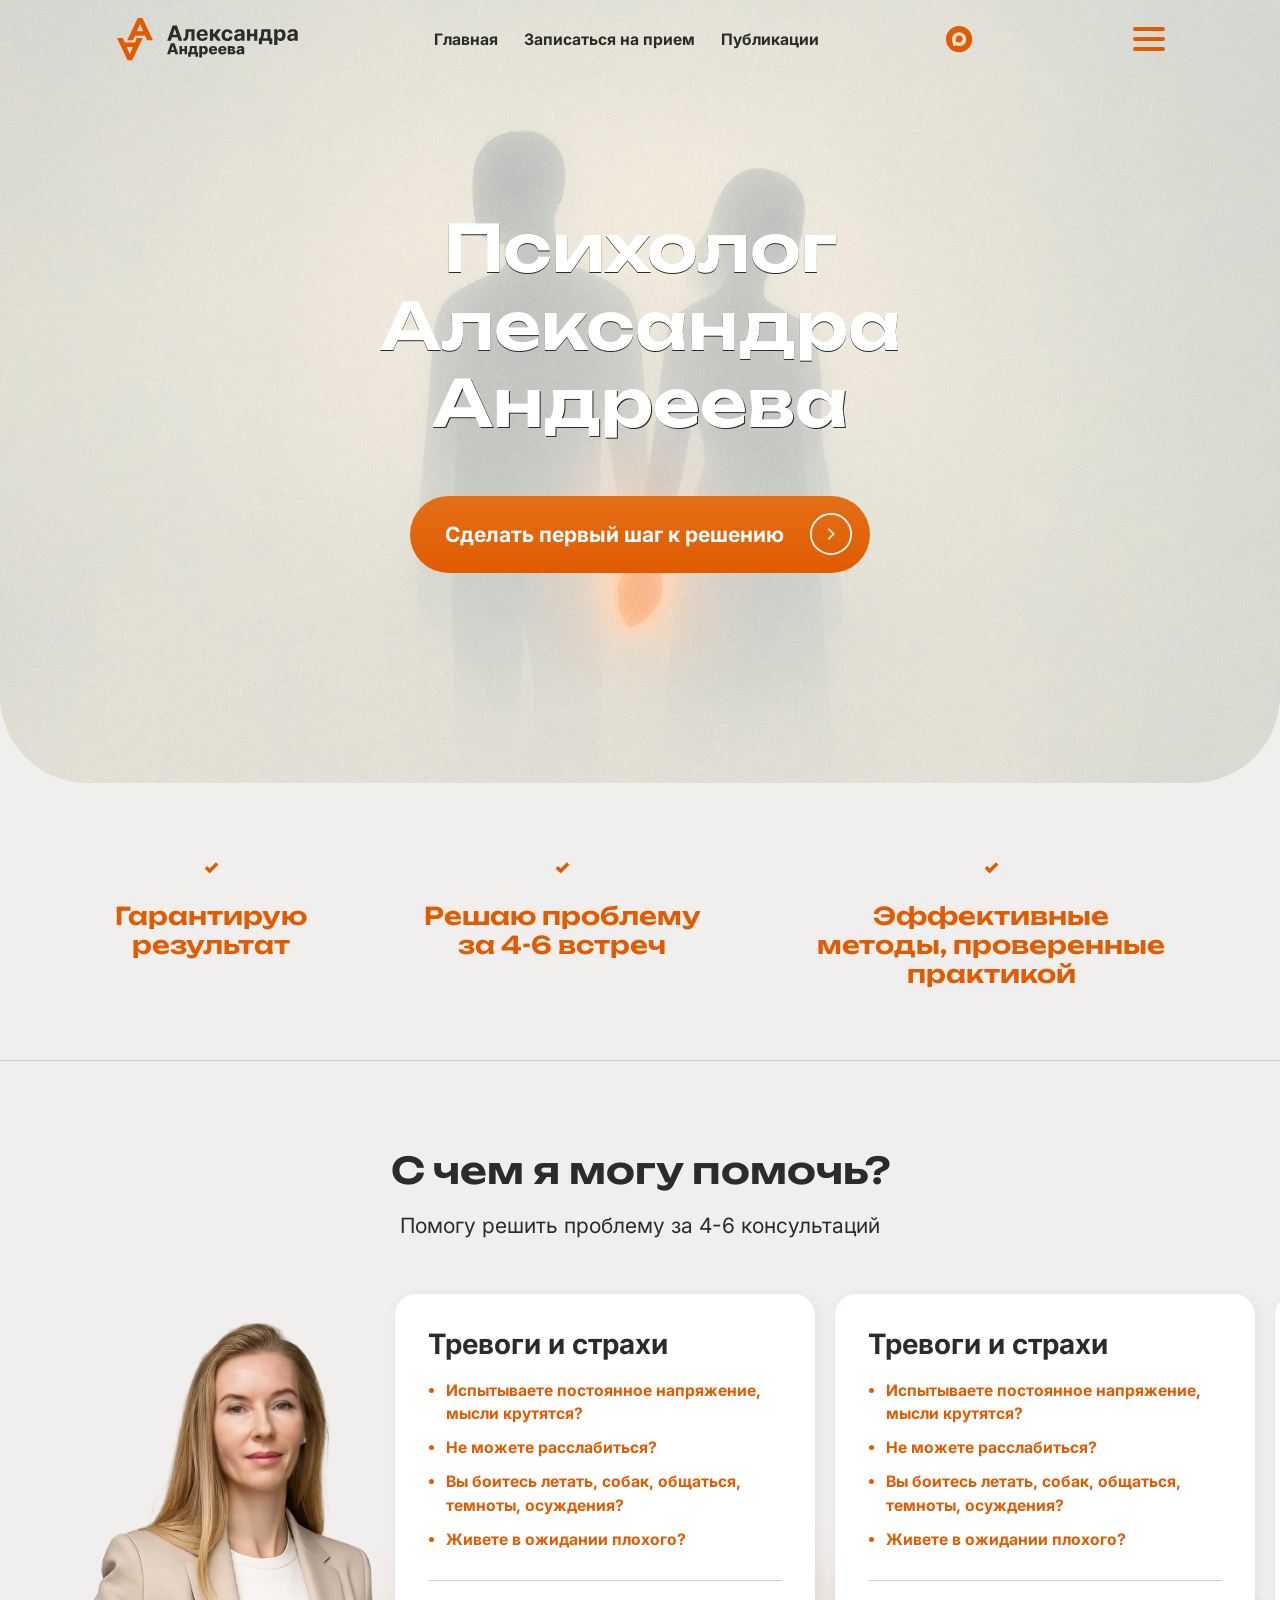
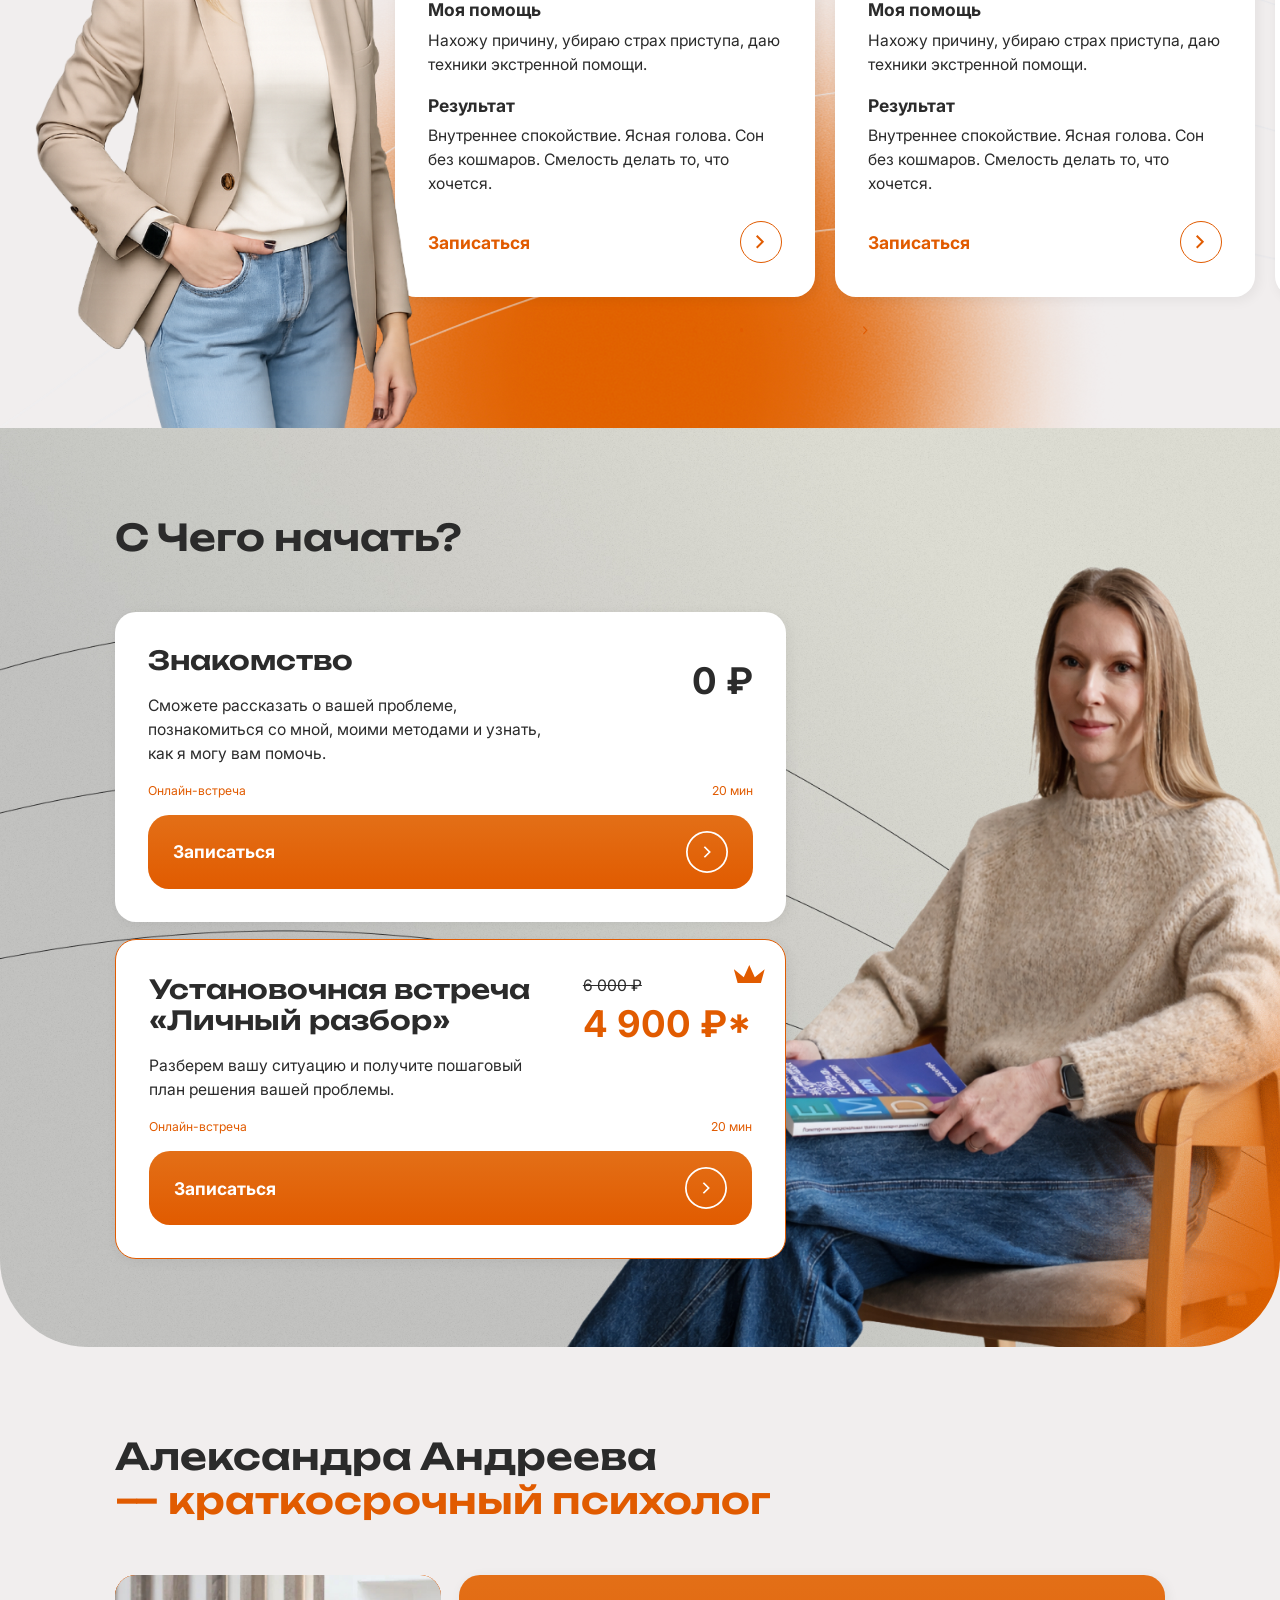
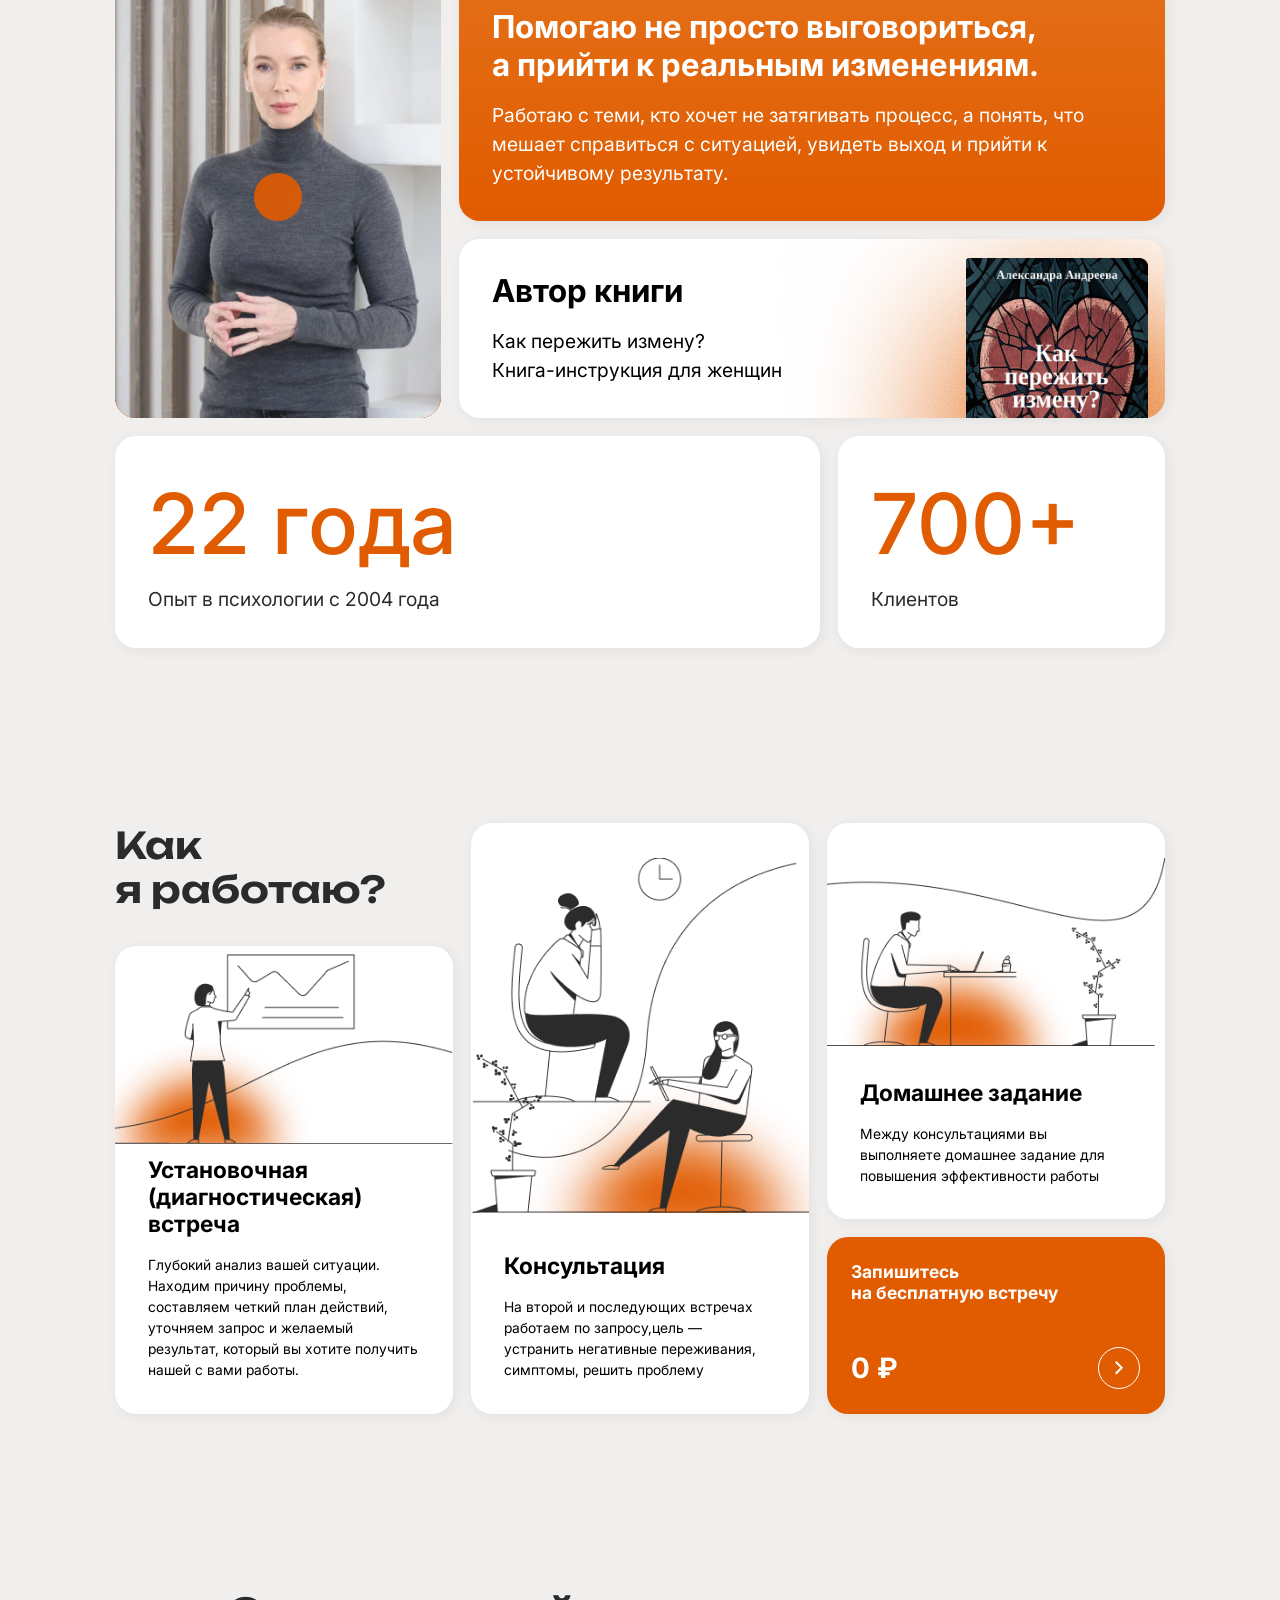
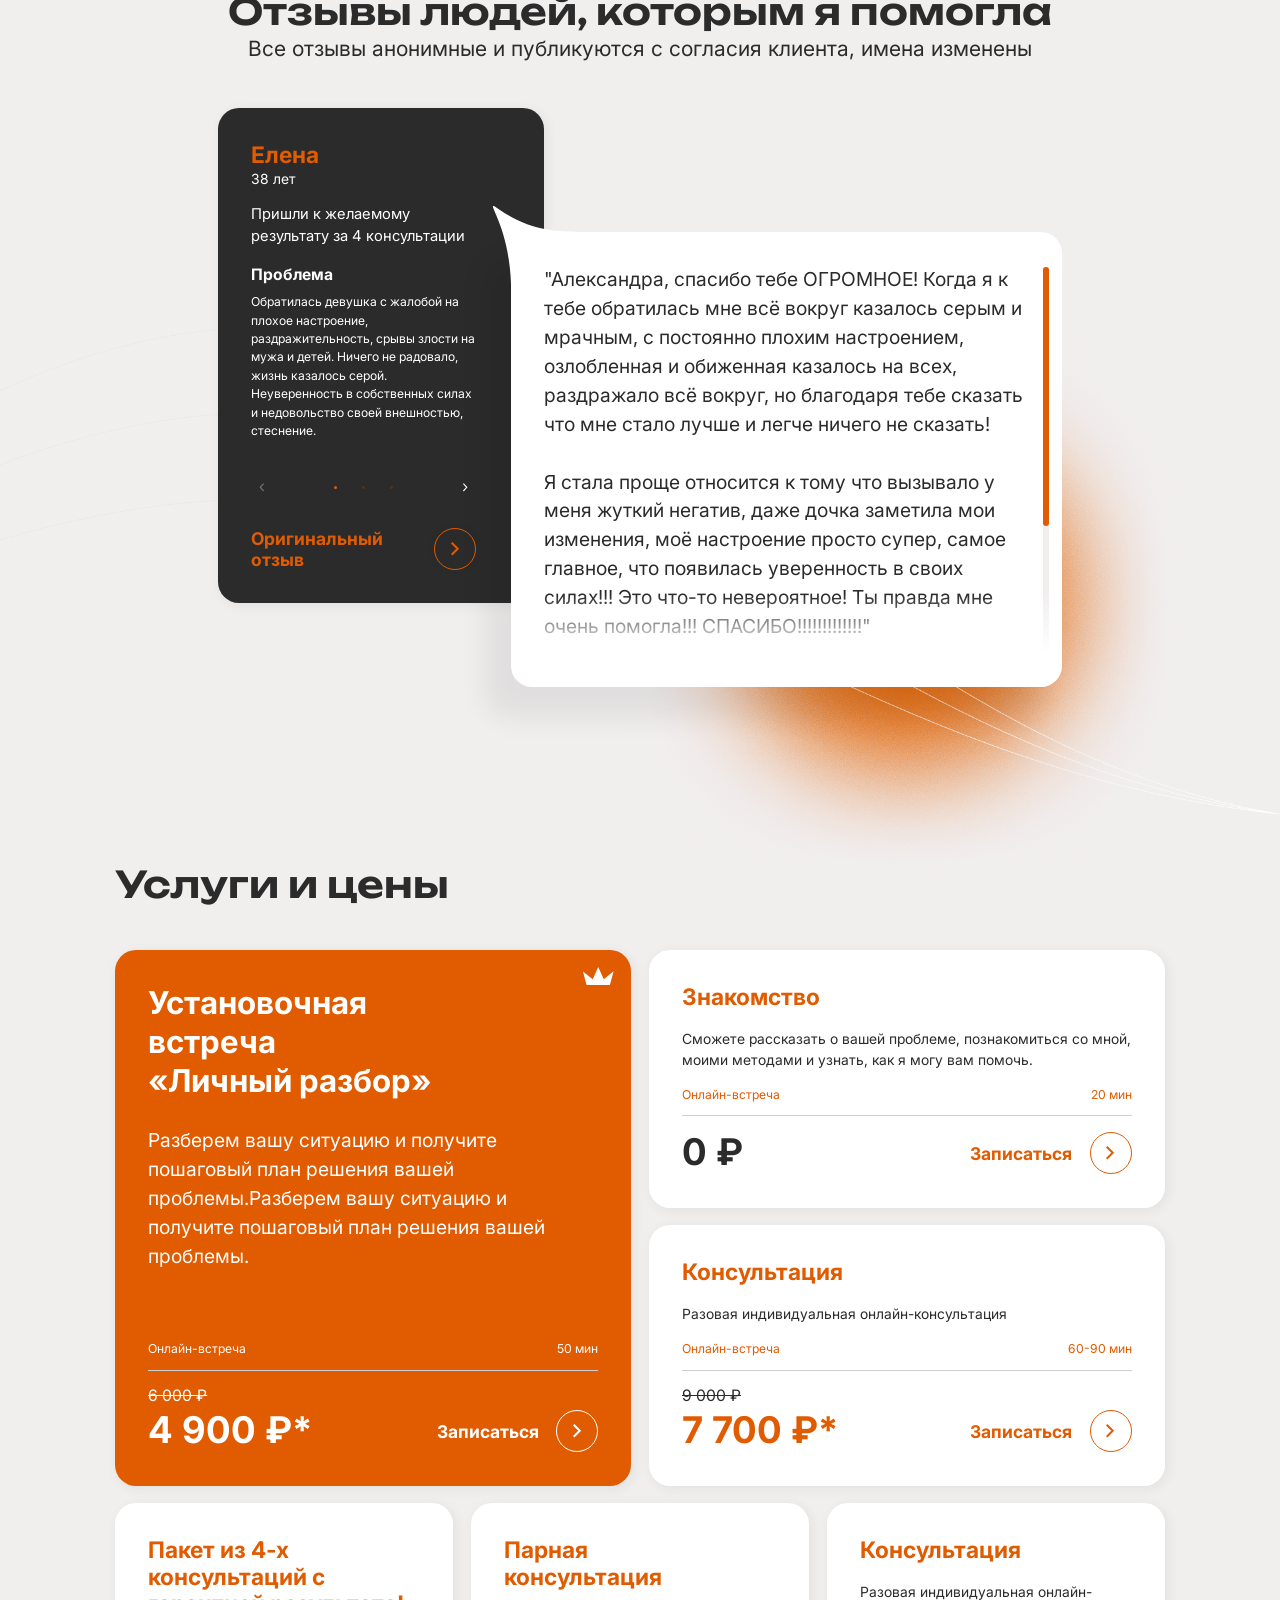
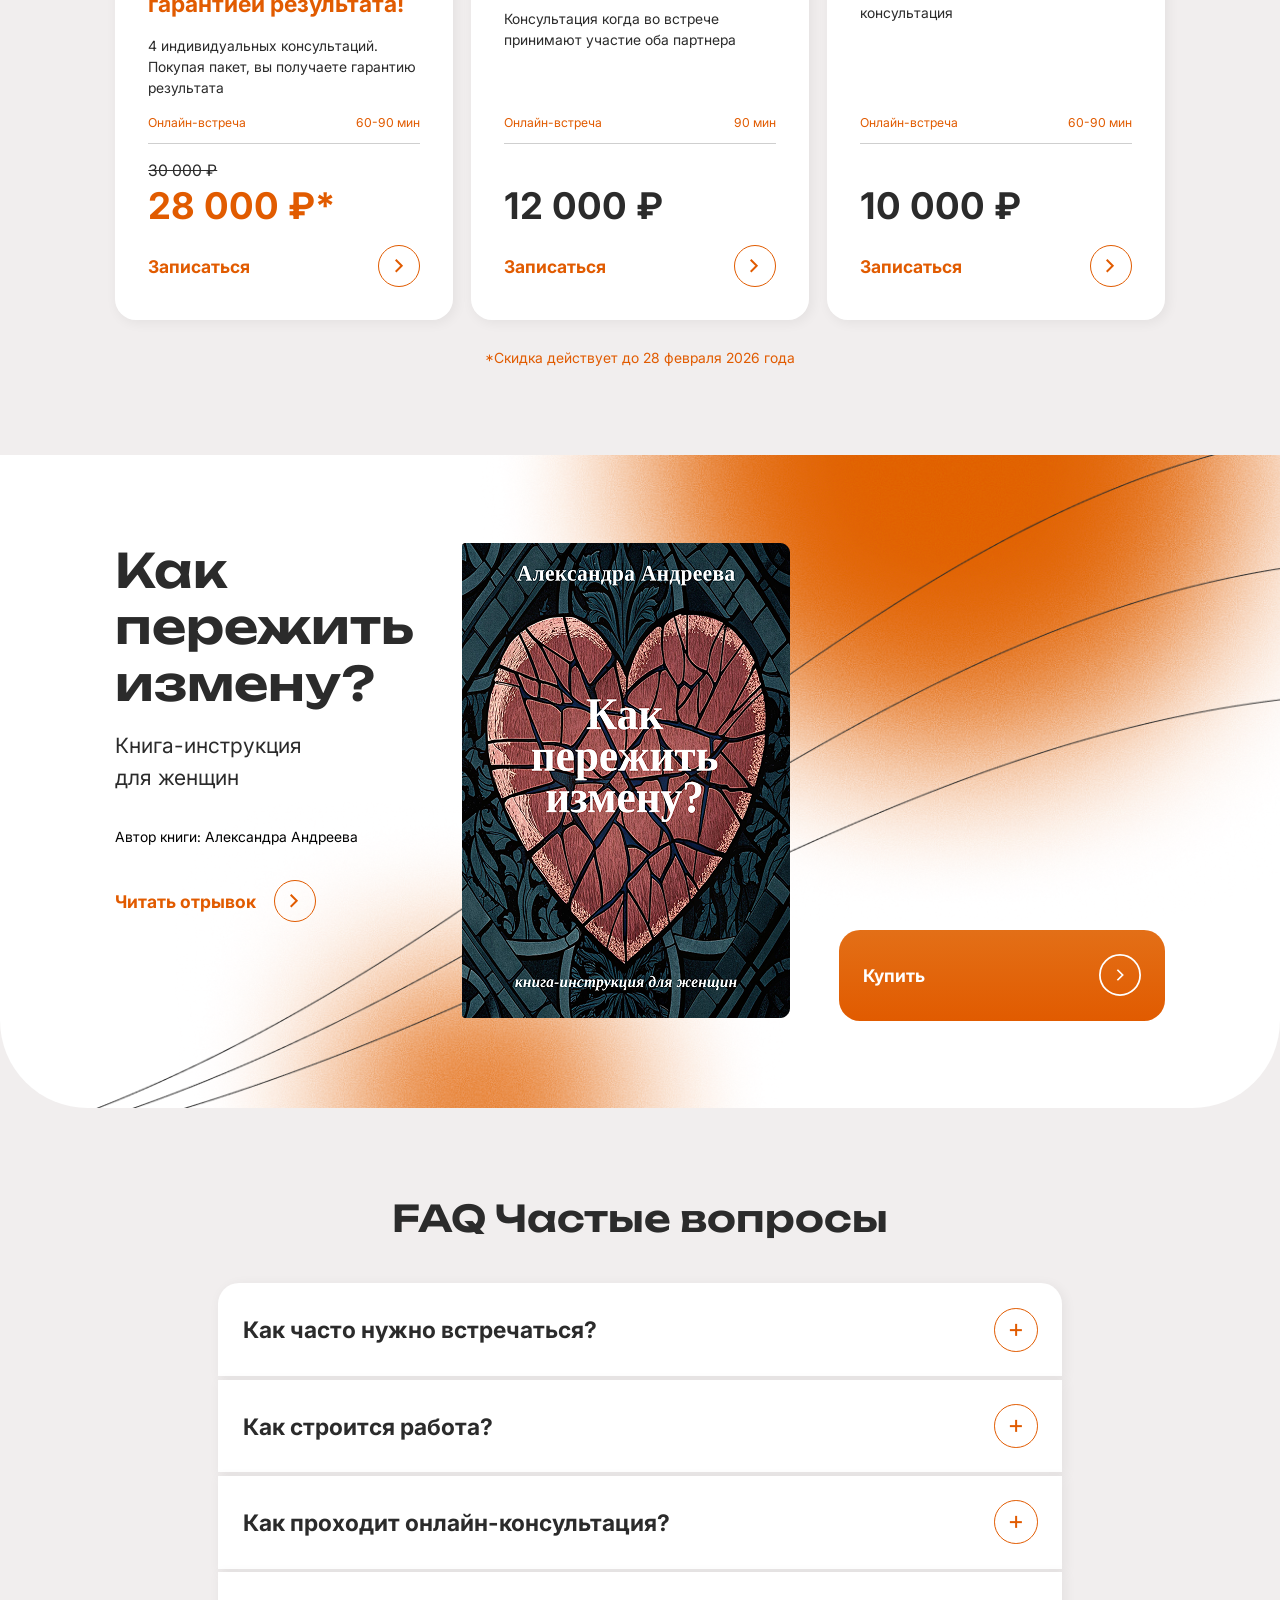
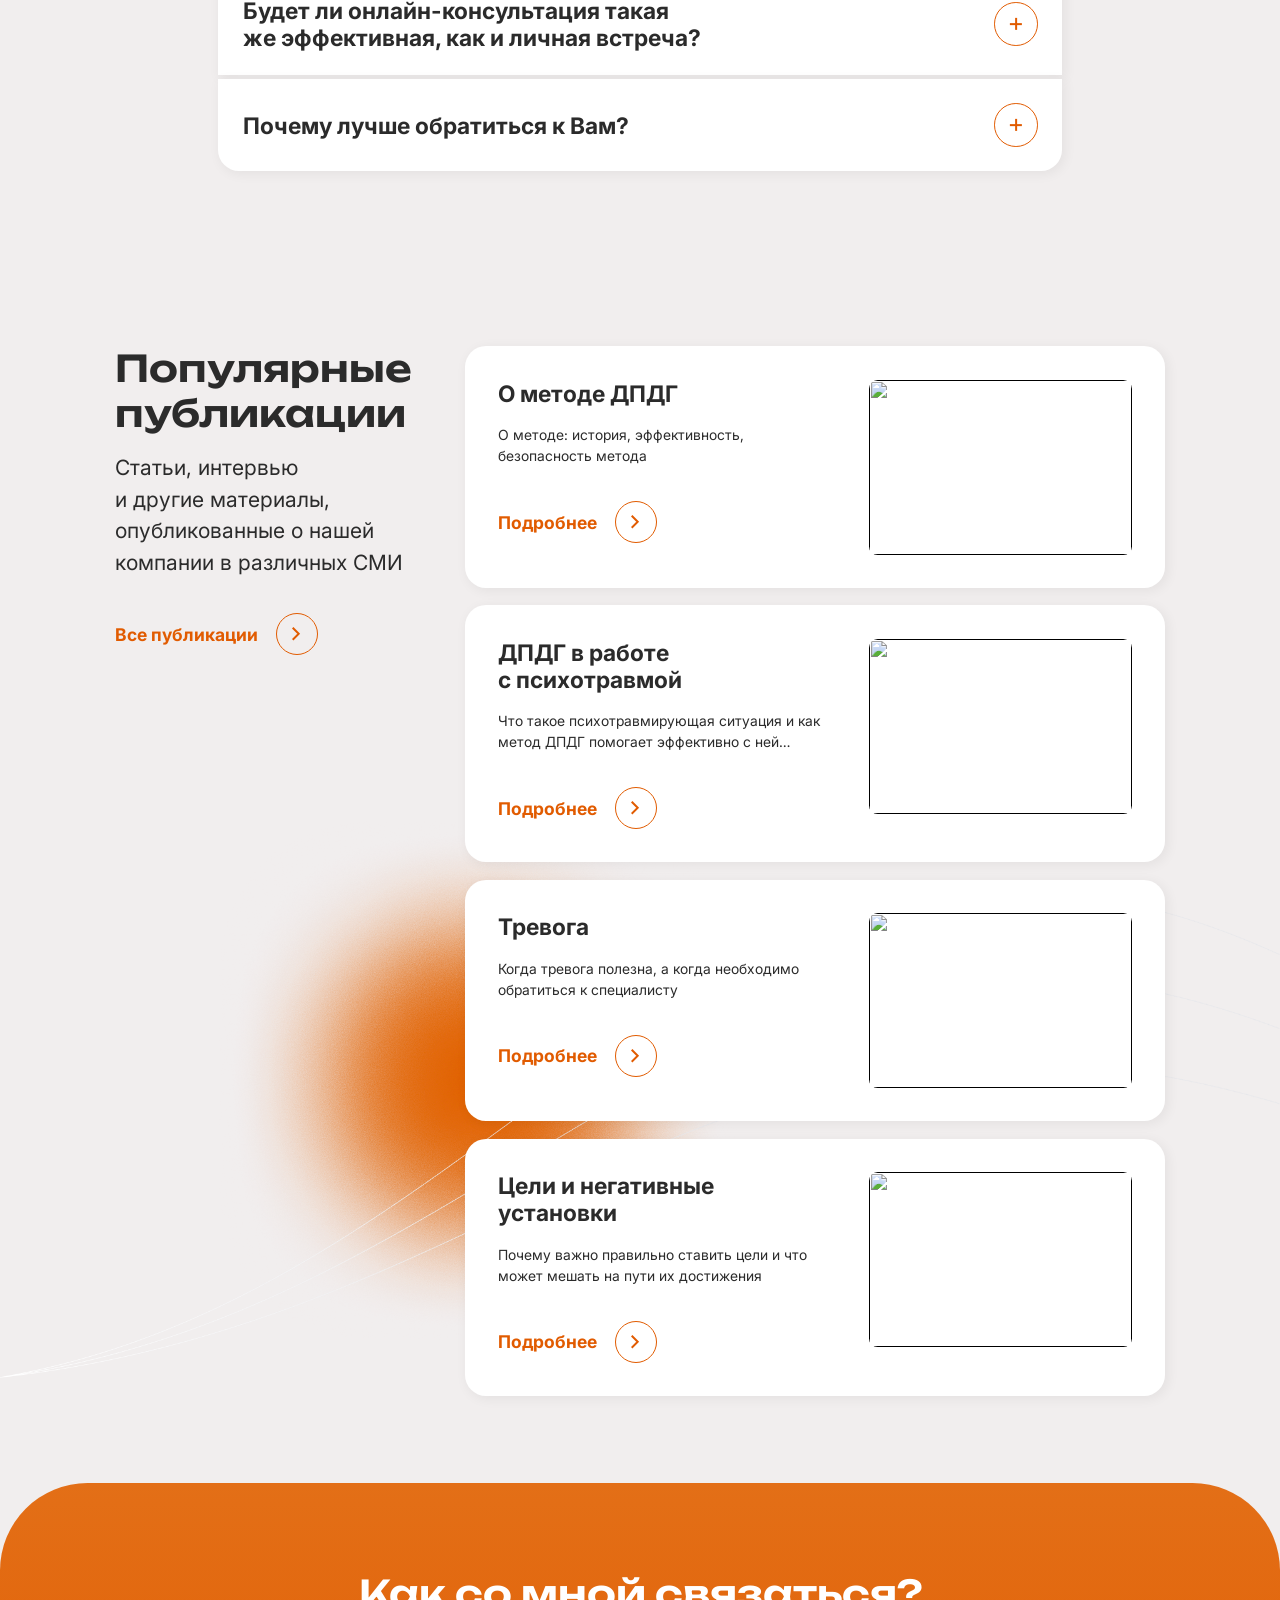
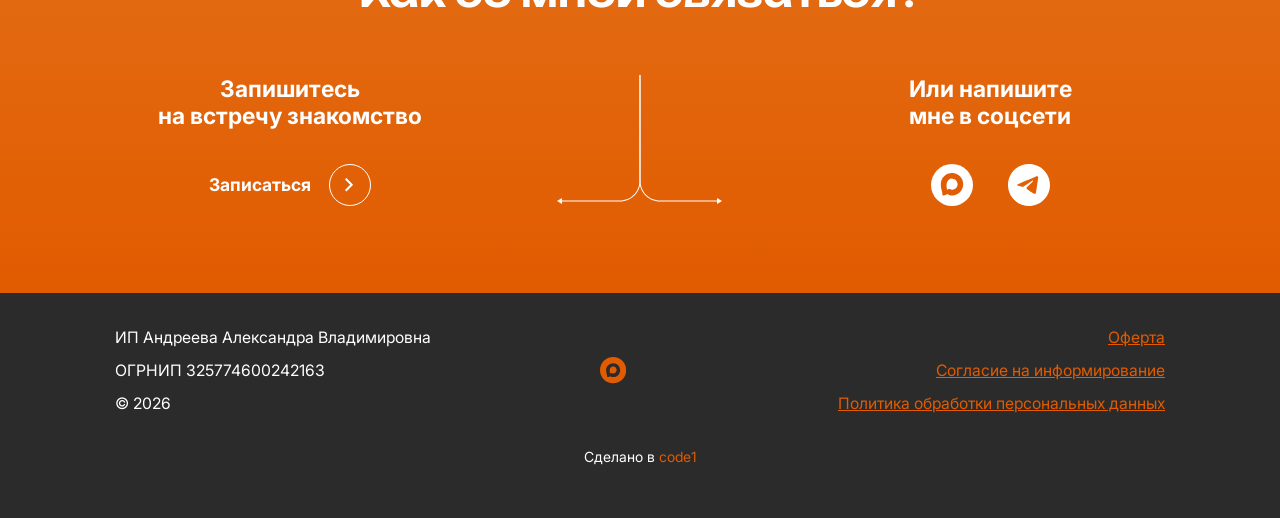
==== commit 20c236b5: "!" ====
--- a/index.html
+++ b/index.html
@@ -107,7 +107,7 @@
                         Психолог <br>Александра <br>Андреева
                     </h1>
                     <a href="#" class="btn" data-aos="fade-in" data-aos-delay="600">
-                        <span>Сделать первый шаг к спокойствию</span>
+                        <span>Сделать первый шаг к решению</span>
                         <span class="btn-ico">
                             <svg width="48" height="48" viewBox="0 0 48 48" fill="none"
                                 xmlns="http://www.w3.org/2000/svg">
--- a/css/main.min.css
+++ b/css/main.min.css
@@ -1 +1 @@
-*{margin:0;padding:0;border:0;outline:0;box-sizing:border-box}html,body,div,span,applet,object,iframe,h1,h2,h3,h4,h5,h6,p,blockquote,pre,a,abbr,acronym,address,big,cite,code,del,dfn,em,img,ins,kbd,q,s,samp,small,strike,strong,sub,sup,tt,var,b,u,i,center,dl,dt,dd,ol,ul,li,fieldset,form,label,legend,table,caption,tbody,tfoot,thead,tr,th,td,article,aside,canvas,details,embed,figure,figcaption,footer,header,hgroup,menu,nav,output,ruby,section,summary,time,mark,audio,video{font-size:100%;vertical-align:baseline}a{text-decoration:none;color:inherit}ol:has(class),ul:has(class){list-style:none}blockquote,q{quotes:none}blockquote:before,blockquote:after,q:before,q:after{content:"";content:none}table{border-collapse:collapse;border-spacing:0}button,input,select,textarea{appearance:none;-webkit-appearance:none;-moz-appearance:none;font-family:inherit;font-size:inherit;color:inherit}input[type=number]::-webkit-inner-spin-button,input[type=number]::-webkit-outer-spin-button{-webkit-appearance:none;margin:0}::-webkit-input-placeholder{color:inherit}::-moz-placeholder{color:inherit}:-ms-input-placeholder{color:inherit}:-moz-placeholder{color:inherit}button:disabled,input:disabled,select:disabled,textarea:disabled{cursor:default}*:focus{outline:none}article,aside,details,figcaption,figure,footer,header,hgroup,menu,nav,section{display:block}audio,video{display:inline-block}::before,::after{-webkit-user-select:none;-moz-user-select:none;user-select:none}@font-face{font-family:"Inter";src:url("../fonts/Inter_18pt-Regular.woff2") format("woff2"),url("../fonts/Inter_18pt-Regular.ttf") format("truetype");font-weight:400;font-style:normal;font-display:swap}@font-face{font-family:"Inter";src:url("../fonts/Inter_18pt-Medium.woff2") format("woff2"),url("../fonts/Inter_18pt-Medium.ttf") format("truetype");font-weight:500;font-style:normal;font-display:swap}@font-face{font-family:"Inter";src:url("../fonts/Inter_18pt-Bold.woff2") format("woff2"),url("../fonts/Inter_18pt-Bold.ttf") format("truetype");font-weight:700;font-style:normal;font-display:swap}@font-face{font-family:"Inter";src:url("../fonts/Inter_18pt-ExtraBold.woff2") format("woff2"),url("../fonts/Inter_18pt-ExtraBold.ttf") format("truetype");font-weight:800;font-style:normal;font-display:swap}@font-face{font-family:"Unbounded";src:url("../fonts/Unbounded-SemiBold.woff2") format("woff2"),url("../fonts/Unbounded-SemiBold.ttf") format("truetype");font-weight:600;font-style:normal;font-display:swap}body{font-family:"Inter",sans-serif;font-weight:400;background-color:#f1eeee;min-height:100vh;display:flex;flex-direction:column;max-width:100vw;overflow-y:auto;overflow-x:hidden}body.hidden{overflow:hidden}.container{max-width:77.5rem;padding:0rem 1.25rem;width:100%;margin:0 auto}.header{z-index:10;position:absolute;left:0;top:0;width:100%;background-color:rgba(0,0,0,0)}.header__wrapper{padding:1.25rem 0;display:flex;align-items:center;width:100%}.header__logo{width:13.75rem;height:3.125rem;flex-shrink:0}.header__logo img{-o-object-fit:contain;object-fit:contain;width:100%;height:100%}.header__socials{display:flex;align-items:center;gap:1.25rem}.header__social{margin-left:auto;width:1.875rem;height:1.875rem}.header__social svg{width:100%;height:100%}.header__nav{display:flex;align-items:center;gap:.625rem;align-self:center;margin:0 auto}.nav-link{padding:.625rem;color:#2b2b2b;font-size:1.125rem;font-weight:700;position:relative;transition:color .3s ease-in-out}.nav-link::before{position:absolute;left:50%;transform:translate(-50%);bottom:.625rem;width:calc(100% - 1.25rem);height:.125rem;content:"";background-color:#e15b00;opacity:0;transition:opacity .3s ease-in-out}.nav-link:hover{color:#e15b00}.nav-link:hover::before{opacity:1}.main-screen{border-radius:0 0 6.25rem 6.25rem;padding:15rem 0;position:relative;overflow:hidden}.main-screen h1{color:#fff;text-align:center;font-family:"Unbounded";font-size:4.625rem;font-style:normal;font-weight:600;line-height:120%;text-shadow:.0625rem .0625rem #2b2b2b}.main-screen .btn{margin:0 auto;margin-top:3.75rem}.main-screen .main-screen__video{position:absolute;left:0;top:0;width:100%;height:100%;-o-object-fit:cover;object-fit:cover;-o-object-position:center;object-position:center}.main-screen .main-screen__video video{width:100%;height:100%;-o-object-fit:cover;object-fit:cover;-o-object-position:center;object-position:center}.main-screen .main-screen__wrapper{position:relative;z-index:2}.btn{display:block;width:-moz-fit-content;width:fit-content;color:#fff;font-size:1.5rem;font-style:normal;font-weight:700;line-height:normal;padding:1.25rem;padding-left:2.5rem;border-radius:4rem;background:linear-gradient(0deg, #e15b00 0%, #e36f17 100%);display:flex;align-items:center;gap:1.875rem}.btn span{display:block}.btn .btn-ico{width:3rem;height:3rem;flex-shrink:0;transition:transform .2s ease-in-out}.btn .btn-ico svg{width:100%;height:100%}.btn:hover .btn-ico{transform:scale(1.2)}.advantages{padding:5rem 0}.advantages-list{display:flex;gap:3.75rem;justify-content:space-between}.advantages-list .list-item{display:flex;flex-direction:column;align-items:center;gap:1.25rem;color:#e15b00;text-align:center;font-family:"Unbounded";font-size:1.75rem;font-style:normal;font-weight:600;line-height:120%}.advantages-list .list-item::before{display:block;content:"";background-repeat:no-repeat;background-size:contain;background-position:center;background-image:url("data:image/svg+xml;charset=UTF-8,%3csvg width='36' height='36' viewBox='0 0 36 36' fill='none' xmlns='http://www.w3.org/2000/svg'%3e%3cpath d='M24.5649 12.289L15.8537 21L11.4352 16.5814' stroke='%23E15B00' stroke-width='4'/%3e%3c/svg%3e ");width:2.25rem;height:2.25rem}.section-title{color:#2b2b2b;font-family:"Unbounded";font-size:2.625rem;font-weight:600;line-height:120%}.section-title span{color:#e15b00}.section-descr{color:#2b2b2b;font-size:1.5rem;font-style:normal;font-weight:400;line-height:150%;display:block}.help-with{padding:6.25rem 0;max-width:100vw;overflow:hidden;border-top:.0625rem solid #cfcfcf;background-image:url(../img/help-with-bg.png);background-repeat:no-repeat;background-position:left -47.25rem bottom -31.25rem}.help-with .section-title{text-align:center;margin-bottom:1.25rem}.help-with .section-descr{text-align:center}.help-with__image{z-index:2;position:absolute;left:-5.6875rem;bottom:-10.0625rem;width:27.4375rem;height:54.1875rem}.help-with__image img{width:100%;height:100%;-o-object-fit:contain;object-fit:contain}.cards-slider{padding-top:3.75rem;overflow:visible;padding-left:20rem}.cards-slide{max-width:30rem;width:100%;padding:2.375rem;border-radius:1.5rem;background:#fff;box-shadow:.1875rem .1875rem .8125rem .125rem rgba(0,0,0,.05);height:auto;display:flex;flex-direction:column}.cards-slide .list-item{color:#e15b00;font-size:1.125rem;font-style:normal;font-weight:700;line-height:150%}.cards-slide__list{padding-left:1.25rem;padding-bottom:2rem;display:flex;flex-direction:column;gap:.75rem}.cards-slide__title{color:#2b2b2b;font-size:2rem;font-style:normal;font-weight:700;line-height:normal;margin-bottom:1.25rem}.cards-slide__bottom{border-top:.0625rem solid #cfcfcf;padding-top:1.25rem;padding-bottom:1.875rem;color:#2b2b2b;font-size:1.125rem;font-style:normal;font-weight:400;line-height:150%;display:flex;flex-direction:column;gap:1.25rem}.cards-slide__bottom p{margin:0}.cards-slide__subtitle{font-size:1.25rem;font-weight:700;margin-bottom:.5rem}.cards-slide__action{margin-top:auto;display:flex;align-items:center;justify-content:space-between;color:#e15b00;font-size:1.25rem;font-weight:700}.cards-slide__action .ico{width:3rem;height:3rem;border-radius:50%;border:.125rem solid #e15b00;background-repeat:no-repeat;background-size:contain;background-position:center;flex-shrink:0;display:flex;justify-content:center;align-items:center;transition:background-color .2s ease-in-out}.cards-slide__action .ico path{transition:stroke .2s ease-in-out}.cards-slide__action:hover .ico{background-color:#e15b00}.cards-slide__action:hover .ico path{stroke:#fff}.cards-nav{padding-top:1.625rem;display:flex;justify-content:center;align-items:center;gap:2.5rem}.cards-nav *{margin:0;transform:none;position:static}.cards-nav .swiper-button-next,.cards-nav .swiper-button-prev{width:1.5rem;height:1.5rem;background-repeat:no-repeat;background-size:.375rem .75rem;background-position:center;background-image:url("data:image/svg+xml;charset=UTF-8,%3csvg width='9' height='14' viewBox='0 0 9 14' fill='none' xmlns='http://www.w3.org/2000/svg'%3e%3cpath d='M0.707154 0.707031L6.70715 6.70704L0.707156 12.707' stroke='%23E15B00' stroke-width='2'/%3e%3c/svg%3e ")}.cards-nav .swiper-button-next::after,.cards-nav .swiper-button-prev::after{display:none}.cards-nav .swiper-button-prev{transform:scaleX(-1)}.cards-nav .swiper-pagination-bullet{width:.25rem;height:.25rem;background-color:#e15b00;margin:0 !important}.cards-nav .swiper-pagination{flex-wrap:wrap;width:-moz-fit-content;width:fit-content;max-width:11.25rem;display:flex;justify-content:center;align-items:center;gap:.625rem 2.5rem}.services{border-radius:0 0 6.25rem 6.25rem;padding:6.25rem 0;background-image:url(../img/services-bg.jpg);background-repeat:no-repeat;background-size:cover;background-position:right top}.services__blocks{display:flex;flex-direction:column;gap:1.25rem;max-width:47.9375rem;width:100%;margin-top:3.75rem}.service{border-radius:1.5rem;background:#fff;box-shadow:.1788rem .1788rem .8047rem .0894rem rgba(0,0,0,.05);padding:2.375rem;width:100%}.service .btn{width:100%;margin-top:1.25rem;justify-content:space-between;border-radius:1.5rem;font-size:1.25rem;padding:1.125rem 1.75rem}.service__content h4{color:#2b2b2b;font-family:"Unbounded";font-size:1.875rem;font-weight:600;line-height:120%;margin-bottom:1.25rem}.service__content p{color:#2b2b2b;font-size:1.125rem;font-style:normal;font-weight:400;line-height:150%}.service__head{display:flex;justify-content:space-between}.service__price{padding-top:.9375rem;color:#2b2b2b;font-size:2.625rem;font-weight:700}.service__body{color:#e15b00;font-size:.875rem;font-weight:400;margin-top:1.25rem;display:flex;align-items:center;justify-content:space-between}.sale-price{padding-top:0;position:relative;display:flex;flex-direction:column;gap:.25rem}.sale-price span{color:#e15b00;display:block}.sale-price span:first-child{color:#2b2b2b;font-size:1.125rem;font-weight:400;line-height:150%;text-decoration-line:line-through}.sale-price::before{content:"";position:absolute;right:-0.875rem;top:-0.625rem;width:2.1875rem;height:1.3125rem;background-image:url("data:image/svg+xml;charset=UTF-8,%3csvg width='36' height='21' viewBox='0 0 36 21' fill='none' xmlns='http://www.w3.org/2000/svg'%3e%3cpath d='M24.1045 14.2168L35.4922 4.95605L31.1738 21H4.31836L0 4.95605L11.3877 14.2168L17.7461 0L24.1045 14.2168Z' fill='%23E15B00'/%3e%3c/svg%3e ");background-repeat:no-repeat;background-size:contain;background-position:center;animation:swing 2s ease-in-out forwards infinite}@keyframes swing{0%{transform:scale(1)}50%{transform:scale(1.1)}100%{transform:scale(1)}}.sale-service{border:.125rem solid #e15b00}.author-section{padding:6.25rem 0}.author-section__content{padding-top:3.75rem;display:flex;flex-direction:column;gap:1.25rem}.author-section__top{display:flex;gap:1.25rem}.author-section__top-left{flex-shrink:0;width:23.3125rem;height:31.6875rem;background-color:#e15b00;border-radius:1.5rem;overflow:hidden;position:relative}.author-section__top-left .plyr{width:100%;height:100%}.author-section__top-left .plyr__poster{width:100%;height:100%;background-repeat:no-repeat;background-size:cover;background-position:center;background-color:#e15b00}.author-section__top-left .plyr__video-wrapper{background-color:#e15b00}.plyr__control--overlaid{background:#e15b00 !important}.author-section__top-right{display:flex;flex-direction:column;gap:1.25rem}.top-right__block{padding:2.375rem;height:auto;border-radius:1.5rem;background-color:#fff;box-shadow:.1788rem .1788rem .8047rem .0894rem rgba(0,0,0,.05)}.top-right__block h3{font-size:2.25rem;font-weight:700;line-height:120%;margin-bottom:1.25rem}.top-right__block p{font-size:1.375rem;font-style:normal;font-weight:400;line-height:150%}.info-card{background:linear-gradient(0deg, #e15b00 0%, #e36f17 100%);color:#fff}.book-card{background-image:url(../img/book-plate-bg.png);background-repeat:no-repeat;background-size:cover;background-position:right bottom;position:relative}.book-image{position:absolute;right:1.25rem;bottom:0;width:13rem;height:11.4375rem}.book-image img{width:100%;height:100%;-o-object-fit:contain;object-fit:contain}.author-section__bottom{display:flex;gap:1.25rem}.author-section__bottom .bottom-card{border-radius:1.5rem;background:#fff;box-shadow:.1788rem .1788rem .8047rem .0894rem rgba(0,0,0,.05);padding:2.375rem;display:flex;flex-direction:column;gap:.5rem;width:100%}.author-section__bottom .bottom-card:last-child{width:23.375rem;flex-shrink:0}.author-section__bottom .large-num{color:#e15b00;font-size:6rem;font-weight:500;line-height:130%}.author-section__bottom .descr{color:#2b2b2b;font-size:1.375rem;font-weight:400;line-height:150%}.how-it-work{padding:6.25rem 0}.how-it-work__wrapper{display:flex;gap:1.25rem}.how-it-work__wrapper .section-title{margin-bottom:1.25rem}.how-it-work__wrapper .coll{width:calc(33.33% - .8333rem);display:flex;flex-direction:column;gap:1.25rem}.how-it-work__wrapper .coll:first-child .coll-block .coll-block__image{padding-top:.625rem}.how-it-work__wrapper .coll:first-child .coll-block .coll-block__body{padding-top:.625rem}.how-it-work__wrapper .coll-block{display:flex;flex-direction:column;height:100%;overflow:hidden;border-radius:1.5rem;background:#fff;box-shadow:.1788rem .1788rem .8047rem .0894rem rgba(0,0,0,.05)}.how-it-work__wrapper .coll-block__body{margin-top:auto;padding:2.375rem;padding-top:.625rem;display:flex;flex-direction:column;gap:1.25rem}.coll-block__image{padding-top:2.5rem;width:100%;height:auto}.coll-block__image img{width:100%;height:auto;-o-object-fit:cover;object-fit:cover}.coll-block__title{font-size:1.625rem;font-weight:700}.coll-block__descr{font-size:1rem;font-weight:400;line-height:150%}.coll-block__action{flex-shrink:0;height:-moz-fit-content !important;height:fit-content !important;background-color:#e15b00 !important;padding:1.75rem;color:#fff;font-size:1.25rem;font-weight:700;gap:3.125rem;display:flex;flex-direction:column}.coll-block__action .action__footer{display:flex;justify-content:space-between;align-items:center;color:#fff;font-size:2rem;font-weight:700}.coll-block__action .action__btn{will-change:transform;transition:transform .3s ease-in-out;cursor:pointer;border:.125rem solid #fff;border-radius:50%;display:flex;align-items:center;justify-content:center;width:3rem;height:3rem;flex-shrink:0;background-repeat:no-repeat;background-size:contain}.coll-block__action .action__btn svg{will-change:transform;animation:transformToRight 3s linear infinite}.coll-block__action .action__btn:hover{transform:scale3d(1.1, 1.1, 1.1)}@keyframes transformToRight{0%{transform:translateX(20%) scale(1)}50%{transform:translateX(50%) scale(1.2)}100%{transform:translateX(20%) scale(1)}}.reviews{padding:6.25rem 0;position:relative}.reviews .section-title,.reviews .section-descr{text-align:center}.reviews::before{position:absolute;left:0;top:18.75rem;width:100%;height:100%;content:"";background-image:url(../img/reviews-bg.png);background-repeat:no-repeat;background-size:contain;background-position:center}.reviews__content{padding-top:3.125rem;display:flex;align-items:flex-start;justify-content:center}.reviews-main-slider{flex-shrink:0;width:23.3125rem;margin:0;background:#2b2b2b;box-shadow:.1788rem .1788rem .8047rem .0894rem rgba(0,0,0,.05);padding:2.375rem 4.875rem 2.375rem 2.375rem;border-radius:1.5rem}.reviews-main-slider .swiper-button-prev{background-image:url("data:image/svg+xml;charset=UTF-8,%3csvg width='9' height='14' viewBox='0 0 9 14' fill='none' xmlns='http://www.w3.org/2000/svg'%3e%3cpath d='M0.707093 0.707031L6.70709 6.70704L0.707095 12.707' stroke='white' stroke-width='2'/%3e%3c/svg%3e ")}.reviews-main-slider .swiper-button-next{background-image:url("data:image/svg+xml;charset=UTF-8,%3csvg width='9' height='14' viewBox='0 0 9 14' fill='none' xmlns='http://www.w3.org/2000/svg'%3e%3cpath d='M0.707093 0.707031L6.70709 6.70704L0.707095 12.707' stroke='white' stroke-width='2'/%3e%3c/svg%3e ")}.reviews-main-slider .swiper-pagination{gap:.3125rem 1.75rem}.reviews-main-slider .cards-nav{justify-content:space-between;position:absolute;z-index:2;bottom:7.5rem;left:2.375rem;width:calc(100% - 7.25rem)}.review-slide{height:auto;color:#fff;display:flex;flex-direction:column}.review-slide__name{color:#e15b00;font-size:1.625rem;font-weight:700}.review-slide__age{font-size:1rem;font-weight:400;line-height:150%}.review-slide__res{font-size:1.0625rem;font-weight:400;line-height:150%;margin:1rem 0;height:3.25rem;overflow:hidden;text-overflow:ellipsis;display:-webkit-box;-webkit-line-clamp:2;-webkit-box-orient:vertical}.review-slide__subtitle{font-size:1.125rem;font-weight:700;line-height:150%;margin-bottom:.5rem}.review-slide__info{font-size:.875rem;font-weight:400;line-height:150%;height:10.5rem;overflow:hidden;text-overflow:ellipsis;display:-webkit-box;-webkit-line-clamp:8;-webkit-box-orient:vertical}.review-slide__footer{cursor:pointer;margin-top:6.25rem;display:flex;color:#e15b00;font-size:1.25rem;font-weight:700;display:flex;align-items:center;justify-content:space-between;gap:.625rem}.review-slide__footer .ico{border-radius:50%;border:.125rem solid #e15b00;box-shadow:0 0 1.25rem 0 rgba(0,0,0,.02);width:3rem;height:3rem;display:flex;align-items:center;justify-content:center;flex-shrink:0}.reviews-second-slider{margin:0;margin-top:8.875rem;margin-left:-2.375rem;width:39.375rem;height:32.5rem;border-radius:1.5rem;background:#fff;box-shadow:-1.6963rem 2.0537rem 2.055rem .0894rem rgba(0,0,0,.07);overflow:visible}.reviews-second-slider::before{position:absolute;left:0;top:0;content:"";width:6.9656rem;height:6.6195rem;background-image:url(../img/textes-slider-plate.svg);background-repeat:no-repeat;background-size:contain;background-position:right bottom;z-index:-1;transform:translate(-28%, -28%)}.reviews-second-slider .review-text{position:relative;padding:2.375rem;padding-right:.75rem;color:#2b2b2b;font-size:1.375rem;font-style:normal;font-weight:400;line-height:150%}.reviews-second-slider .review-text.swiper-slide-active{z-index:2}.reviews-second-slider .os-scrollbar-handle{background-color:#e15b00}.reviews-second-slider .os-scrollbar-track{background-color:#f1eeee}.review-text__inner{height:100%}.review-text__inner::before{z-index:3;position:absolute;left:0;width:100%;bottom:-2.375rem;content:"";border-radius:1.5rem;height:8.125rem;transition:opacity .2s ease-in-out;background:linear-gradient(0deg, #fff 30.05%, rgba(255, 255, 255, 0) 80.7%)}.review-text__inner.end::before{opacity:0}.review-text__inner [data-overlayscrollbars-viewport]{padding-right:1.25rem !important}.prices{padding:6.25rem 0;position:relative;z-index:2}.service-cards{display:flex;flex-wrap:wrap;gap:1.25rem;margin-top:3.125rem;margin-bottom:1.875rem}.service-cards__top{width:100%;display:flex;gap:1.25rem}.service-cards__top .service-cards__coll{width:calc(50% - .625rem)}.service-cards__coll{display:flex;flex-direction:column;gap:1.25rem}.service-card{display:flex;flex-direction:column;background-color:#fff;border-radius:1.5rem;padding:2.375rem;box-shadow:.1788rem .1788rem .8047rem .0894rem rgba(0,0,0,.05)}.service-card__btn{cursor:pointer;display:flex;gap:1.25rem;align-items:center;color:#e15b00;font-size:1.25rem;font-weight:700}.service-card__btn .ico{display:flex;border-radius:50%;width:3rem;height:3rem;border:.125rem solid #e15b00;flex-shrink:0;display:flex;align-items:center;justify-content:center;transition:all .2s ease-in-out}.service-card__btn path{transition:stroke .2s ease-in-out}.service-card__btn:hover .ico{background-color:#e15b00}.service-card__btn:hover .ico path{stroke:#fff}.service-card__name{color:#e15b00;font-size:1.625rem;font-weight:700;margin-bottom:1.25rem}.service-card__descr{color:#2b2b2b;font-size:1rem;font-style:normal;font-weight:400;line-height:150%;margin-bottom:1.25rem}.service-card__info{display:flex;justify-content:space-between;align-items:center;color:#e15b00;font-size:.875rem;font-weight:400;margin-bottom:.9375rem}.service-card__bottom{border-top:.0625rem solid #cfcfcf;padding-top:.9375rem;display:flex;justify-content:space-between;gap:1.25rem;align-items:flex-end}.service-card__price{color:#2b2b2b;font-size:2.625rem;font-weight:700;position:relative}.service-card__price._has-old{display:flex;flex-direction:column;color:#e15b00}.service-card__price .old-price{color:#2b2b2b;font-size:1.125rem;font-weight:400;line-height:150%;text-decoration-line:line-through}.service-card.orange-card{background-color:#e15b00;border-radius:1.5rem;padding:2.375rem;height:100%;position:relative}.service-card.orange-card::before{content:"";position:absolute;right:1.25rem;top:1.25rem;width:2.1875rem;height:1.3125rem;background-image:url("data:image/svg+xml;charset=UTF-8,%3csvg width='43' height='25' viewBox='0 0 43 25' fill='none' xmlns='http://www.w3.org/2000/svg'%3e%3cpath d='M21.127 0.0078125L28.6934 16.9248L42.25 5.90039L37.1084 25H5.1416L0 5.90039L13.5566 16.9248L21.1211 0.0126953L21.123 0L21.125 0.00390625L21.127 0V0.0078125Z' fill='white'/%3e%3c/svg%3e ");background-repeat:no-repeat;background-size:contain;background-position:center;animation:swing 2s ease-in-out forwards infinite}.service-card.orange-card *{color:#fff}.service-card.orange-card .service-card__name{font-size:2.25rem;font-weight:700;margin-bottom:1.875rem}.service-card.orange-card .service-card__descr{font-size:1.375rem;font-weight:400;line-height:150%}.service-card.orange-card .service-card__footer{margin-top:auto}.service-card.orange-card .service-card__info{display:flex;align-items:center;justify-content:space-between;font-size:.875rem;font-weight:400}.service-card.orange-card .service-card__btn .ico{border-color:#fff}.service-card.orange-card .service-card__btn:hover .ico{background-color:#fff;border-color:#fff}.service-card.orange-card .service-card__btn:hover .ico path{stroke:#e15b00}.prices-descr{color:#e15b00;font-size:1rem;font-weight:400;line-height:150%;text-align:center}.service-cards__bottom{display:flex;gap:1.25rem;flex-wrap:wrap}.service-cards__bottom .service-card{flex:1 0 calc(33.333% - .8333rem)}.service-cards__bottom .service-card__footer{margin-top:auto}.service-cards__bottom .service-card__bottom{flex-direction:column;align-items:flex-start}.service-cards__bottom .service-card__price{min-height:5rem;display:flex;flex-direction:column;justify-content:flex-end}.service-cards__bottom .service-card__btn{width:100%;justify-content:space-between}.book-section{padding:6.25rem 0;border-radius:0 0 6.25rem 6.25rem;background-color:#fff;background-image:url(../img/book-section-bg.png);background-repeat:no-repeat;background-size:cover;background-position:center}.book-section__title{color:#2b2b2b;font-family:"Unbounded";font-size:3.375rem;font-weight:600;line-height:120%;margin-bottom:1.25rem}.book-section__descr{margin:2.5rem 0}.book-section__wrapper{display:flex;gap:2.6875rem;justify-content:space-between}.book-section__coll:last-child{display:flex;flex-direction:column;justify-content:flex-end}.book-section__coll img{width:100%;height:auto}.book-section__coll .btn{width:23.3125rem;justify-content:space-between;padding:1.75rem;border-radius:1.5rem;font-size:1.25rem}.faq{padding:6.25rem 0}.faq .section-title{text-align:center;margin-bottom:3.125rem}.faq__list{max-width:60.25rem;width:100%;margin:0 auto;display:flex;flex-direction:column;gap:.25rem}.faq-item{padding:1.75rem;background-color:#fff;box-shadow:.1788rem .1788rem .8047rem .0894rem rgba(0,0,0,.05)}.faq-item:first-child{border-radius:1.5rem 1.5rem 0 0}.faq-item:last-child{border-radius:0 0 1.5rem 1.5rem}.faq-item__head{color:#2b2b2b;font-size:1.625rem;font-weight:700;cursor:pointer;display:flex;justify-content:space-between;gap:1.25rem;align-items:center}.faq-item__head:hover .faq-item__ico{transform:scale(1.1)}.faq-item__ico{width:3.125rem;height:3.125rem;border-radius:50%;border:.125rem solid #e15b00;flex-shrink:0;position:relative;transition:background-color .3s ease-in-out,transform .2s ease-in-out;will-change:transform}.faq-item__ico::before{position:absolute;left:50%;top:50%;transform:translate(-50%, -50%);height:.875rem;width:.125rem;content:"";background-color:#e15b00;transition:transform .3s ease-in-out}.faq-item__ico::after{position:absolute;left:50%;top:50%;transform:translate(-50%, -50%);height:.125rem;width:.875rem;content:"";background-color:#e15b00;transition:background-color .3s ease-in-out}.faq-item.open .faq-item__ico{background-color:#e15b00}.faq-item.open .faq-item__ico::before{transform:translate(-50%, -50%) scale(0)}.faq-item.open .faq-item__ico::after{background-color:#fff}.faq-item__body{display:none;padding-top:1.25rem;padding-right:4.375rem}.faq-item__body-inner{padding-top:1.25rem;position:relative}.faq-item__body-inner::before{position:absolute;top:0rem;height:.0625rem;width:calc(100% - 4.375rem);content:"";background-color:#cfcfcf}.faq-title{color:#2b2b2b;font-size:1.25rem;font-weight:700;line-height:150%;margin-bottom:.375rem}.faq-text{color:#2b2b2b;font-size:1.125rem;font-weight:400;line-height:150%}.news-section{overflow:initial;padding:6.25rem 0;background-image:url(../img/news-bg.png);background-repeat:no-repeat;background-size:contain;background-position:left 0rem bottom 7.5rem}.news-section__wrapper{align-items:flex-start;display:flex;gap:3.75rem}.news-section__wrapper .service-card__btn{width:-moz-fit-content;width:fit-content}.news-section__wrapper .news-section__coll{display:flex;flex-direction:column;gap:1.25rem;width:100%}.news-section__wrapper .news-section__coll:first-child{max-width:21.25rem;position:sticky;top:1.25rem}.news-section__wrapper .service-card__btn{margin-top:1.25rem}.news-block{display:flex;gap:2.5rem;padding:2.375rem;border-radius:1.5rem;background:#fff;box-shadow:.1788rem .1788rem .8047rem .0894rem rgba(0,0,0,.05)}.news-block__info{display:flex;flex-direction:column;gap:1.25rem;color:#2b2b2b}.news-block__title{font-size:1.625rem;font-weight:700}.news-block__descr{font-size:1rem;font-weight:400;line-height:150%;overflow:hidden;text-overflow:ellipsis;display:-webkit-box;-webkit-line-clamp:2;-webkit-box-orient:vertical}.news-block__image{margin-left:auto;flex-shrink:0;border-radius:.625rem;background:#fff;width:18.75rem;height:12.5rem;overflow:hidden}.news-block__image img{width:100%;height:100%;-o-object-fit:cover;object-fit:cover;-o-object-position:center;object-position:center}.footer-top{padding:6.25rem 0;border-radius:6.25rem 6.25rem 0 0;background:linear-gradient(0deg, #e15b00 0%, #e36f17 100%)}.footer-top .socials{display:flex;gap:2.5rem}.footer-top .social{width:3rem;height:3rem}.footer-top .social svg{width:100%;height:100%}.footer-top__title{color:#fff;text-align:center;font-family:"Unbounded";font-size:2.625rem;font-weight:600;line-height:120%;margin-bottom:4.25rem}.footer-top__wrapper{display:flex;justify-content:space-between}.footer-top__wrapper .service-card__btn{color:#fff}.footer-top__wrapper .service-card__btn .ico{border-color:#fff}.footer-top__coll{width:33.33%;display:flex;flex-direction:column;align-items:center}.footer-top__subtitle{color:#fff;text-align:center;font-size:1.625rem;font-weight:700;margin-bottom:2.5rem}.footer-bottom{padding-top:2.5rem;padding-bottom:3.75rem;background:#2b2b2b}.footer-bottom__wrapper{display:flex;justify-content:space-between}.footer-bottom__info{color:#fff;font-size:1.125rem;font-weight:400}.footer-bottom__link{color:#e15b00;font-size:1.125rem;font-weight:400;text-decoration-line:underline}.footer-bottom__coll{display:flex;flex-direction:column;justify-content:center;gap:1rem}.footer-bottom__coll:last-child{text-align:right}.footer-bottom__dev{text-align:center;margin-top:2.5rem;color:#fff}.footer-bottom__dev a{color:#e15b00}.footer{margin-top:auto}.publish-section{border-radius:0 0 6.25rem 6.25rem;background-image:url(../img/hero-bg.jpg);background-repeat:no-repeat;background-size:cover;background-position:bottom center;padding:6.875rem 0}.publish-section h1{word-wrap:break-word;color:#2b2b2b;font-family:"Unbounded";font-size:3.375rem;font-style:normal;font-weight:600;line-height:120%}.articles{padding:6.25rem 0}.articles__list{max-width:72.5rem;width:100%;margin:0 auto;display:flex;flex-wrap:wrap;gap:1.25rem}.articles__list .list-item{width:calc(50% - .625rem);border-radius:1.5rem;background:#fff;box-shadow:.1788rem .1788rem .8047rem .0894rem rgba(0,0,0,.05);padding:2.375rem}.articles__list .list-item__image{width:100%;height:0;position:relative;padding-top:56%;overflow:hidden;border-radius:.625rem;margin-bottom:2.5rem}.articles__list .list-item__image-wrapper{position:absolute;left:0;top:0;width:100%;height:100%}.articles__list img{width:100%;height:100%;-o-object-fit:cover;object-fit:cover;-o-object-position:center;object-position:center}.articles__list .list-item__body{display:flex;flex-direction:column;gap:1.25rem;color:#2b2b2b}.articles__list .list-item__title{font-size:1.625rem;font-weight:700}.articles__list .list-item__text{font-size:1rem;font-weight:400;line-height:150%}.breadcrumps{margin-bottom:1.25rem;display:flex;flex-wrap:wrap;gap:1.9375rem}.breadcrumps li{list-style-type:none}.breadcrumps li:last-child a{color:rgba(225,90,0,.8)}.breadcrumps li:not(:last-child){position:relative}.breadcrumps li:not(:last-child)::after{opacity:.6;font-size:1rem;content:">";position:absolute;line-height:100%;right:-1.375rem;top:50%;transform:translateY(-50%)}.breadcrumps a{color:rgba(43,43,43,.6);font-size:1rem;font-weight:400;line-height:150%}.show-more-btn{padding-top:3.75rem;display:flex;justify-content:center}.show-more-btn .service-card__btn .ico{transform:rotate(90deg)}.show-more-btn .service-card__btn .ico svg{transform:translateX(0.125rem)}.article-head{padding:6.875rem 0;border-radius:0 0 6.25rem 6.25rem;background-image:url(../img/hero-bg.jpg);background-repeat:no-repeat;background-size:cover;background-position:bottom center}.article-section{padding:6.25rem 0}.article-section__inner{max-width:60rem;margin:0 auto;color:#2b2b2b}.article-section__inner h1{color:#2b2b2b;font-family:"Unbounded";font-size:2.625rem;font-weight:600;margin-bottom:1.25rem}.article-section__inner h3{font-size:1.375rem;margin:1.875rem 0;font-weight:700}.article-section__inner h4{margin:1.875rem 0;font-size:1.125rem;font-weight:700}.article-section__inner .article-section__descr{color:#2b2b2b;font-size:1.625rem;font-weight:700;line-height:150%;margin-bottom:1.25rem}.article-section__inner .article-section__date{color:#2b2b2b;font-size:1.125rem;font-style:normal;font-weight:400;line-height:150%;margin-bottom:1.875rem}.article-section__inner p{margin:1.875rem 0;color:#2b2b2b;font-size:1.5rem;font-weight:400;line-height:150%}.article-section__inner h2{color:#2b2b2b;font-size:1.75rem;font-weight:700;line-height:150%;margin:1.875rem 0}.article-section__inner .small-p{font-size:1.125rem}.article-section__inner ol,.article-section__inner ul{margin:1.875rem 0;color:#2b2b2b;font-size:1.5rem;font-weight:400;line-height:150%}.article-section__inner ol{list-style:none;counter-reset:my-counter;padding-left:0;margin-bottom:1.875rem}.article-section__inner ol li{counter-increment:my-counter;position:relative;padding-left:2.625rem;margin-bottom:1.25rem}.article-section__inner ol li::before{content:counter(my-counter);position:absolute;left:0;top:0;width:2rem;height:2rem;background-color:#e15b00;color:#fff;border-radius:50%;display:flex;align-items:center;justify-content:center;font-weight:bold;font-size:1.25rem}.article-section__inner ul{list-style:none;padding-left:0}.article-section__inner ul li{position:relative;padding-left:2.125rem;margin-bottom:1.25rem}.article-section__inner ul li::before{content:"";position:absolute;left:.625rem;top:.75rem;width:.5rem;height:.5rem;background-color:#e15b00;border-radius:50%}.article-section__image{margin-bottom:1.875rem}.article-section__image img{width:100%;height:auto;border-radius:1.75rem}.article-section__image .article-section__image-descr{margin-top:.625rem;color:#2b2b2b;font-size:1.125rem;font-weight:400;line-height:150%}.background-block{margin:1.875rem 0;border-radius:1.5rem;box-shadow:.1788rem .1788rem .8047rem .0894rem rgba(0,0,0,.05);background-color:#fff;padding:3.625rem;padding-left:5.5rem;position:relative;color:#2b2b2b;overflow:hidden}.background-block>p{font-size:1.625rem;font-weight:700;line-height:150%;margin:0}.background-block::before{overflow:hidden;position:absolute;transform:translateX(-50%);left:0;top:0;height:100%;width:2.75rem;border-radius:50%;background:#e15b00;content:""}.background-block .background-block__footer{margin-top:2.5rem}.background-block .background-block__name{font-size:1.625rem;font-weight:700}.background-block .background-block__descr{opacity:.8;font-size:1rem;font-weight:400;line-height:150%}.background-block .background-block__descr:not(:last-child){margin-bottom:.625rem}.article-section__slider-wrapper{margin:1.875rem 0}.article-section__slider-wrapper p{color:#2b2b2b;font-size:1.125rem;font-weight:400;line-height:150%;margin:0;margin-top:.625rem}.article-section__slider .swiper-slide{width:100%;height:0;padding-top:66.666%;overflow:hidden;border-radius:1.75rem;background-color:#fff}.article-section__slider .swiper-slide__image{width:100%;position:absolute;left:0;top:0;height:100%}.article-section__slider .swiper-slide__image img{width:100%;height:100%;-o-object-fit:cover;object-fit:cover;-o-object-position:center;object-position:center}.article-section__slider .swiper-button-prev,.article-section__slider .swiper-button-next{box-shadow:0 0 1.25rem 0 rgba(0,0,0,.02)}.article-section__slider .swiper-button-prev svg,.article-section__slider .swiper-button-next svg{width:.5625rem;height:.875rem}.article-section__slider .swiper-button-prev,.article-section__slider .swiper-button-next{width:3rem;height:3rem;background-color:#fff;border-radius:50%;display:flex;align-items:center;justify-content:center}.article-section__slider .swiper-button-prev::after,.article-section__slider .swiper-button-next::after{display:none}.article-section__slider .swiper-pagination{bottom:1.875rem}.article-section__slider .swiper-pagination-bullet{width:.25rem;height:.25rem;background-color:#fff;opacity:1}.article-section__slider .swiper-pagination-bullet-active{background-color:#e15b00}.article-section__social{padding:2.375rem;width:100%;border-radius:1.5rem;background:#fff;box-shadow:.1788rem .1788rem .8047rem .0894rem rgba(0,0,0,.05);text-align:center;display:flex;flex-direction:column;gap:2.5rem}.article-section__social .social__title{color:#2b2b2b;font-size:1.625rem;font-weight:700;line-height:150%}.article-section__social .social__item{gap:.75rem;display:flex;align-items:center;font-size:1.125rem;font-weight:400;line-height:150%;transition:color .3s ease-in-out}.article-section__social .social__item:hover{color:#e15b00}.article-section__social .social__item .ico{width:3rem;height:3rem}.article-section__social .social__list{display:flex;align-items:center;justify-content:center;flex-wrap:wrap;gap:2.5rem}.back-btn__wrapper{justify-content:center;display:flex;padding-top:3.125rem}.error-section{padding:6.25rem 0}.error-section .back-btn__wrapper{justify-content:flex-start}.error-section .section-title{margin-bottom:1.25rem}.error-section{background-image:url(../img/error-page-bg.png);background-repeat:no-repeat;background-size:cover;background-position:right -21vh bottom -27vh}.large-number{color:#e15b00;font-family:"Unbounded";font-size:17.375rem;font-style:normal;font-weight:800;line-height:120%}.large-number span{color:#fff}.error-section__wrapper{padding:12.5rem 0;display:flex;align-items:center;justify-content:center;gap:1.25rem}.error-section__wrapper .section-descr{font-size:1.125rem}.mobile-menu{padding:20px;padding-top:75px;position:fixed;left:0;top:0;width:100%;height:100%;background-color:#fff;z-index:10;display:flex;flex-direction:column;align-items:flex-end;opacity:0;visibility:hidden;transition:all .3s ease-in-out}.mobile-menu .header__socials{margin-top:auto}.mobile-menu.show{opacity:1;visibility:visible}.mobile-menu__btn{position:relative;z-index:11;width:32px;height:32px;margin-left:auto;display:flex;align-items:center;justify-content:center}.mobile-menu__btn.show span{background-color:#fff}.mobile-menu__btn.show span::after,.mobile-menu__btn.show span::before{background-color:#000}.mobile-menu__btn.show span::after{transform:rotate(45deg)}.mobile-menu__btn.show span::before{transform:rotate(-45deg)}.mobile-menu__btn span{width:100%;height:4px;background-color:#e15b00;border-radius:4px;display:block;position:relative;transition:all .3s ease-in-out}.mobile-menu__btn span::before{transition:all .3s ease-in-out;content:"";position:absolute;left:0;top:0;transform:translateY(-10px);width:100%;height:4px;background-color:#e15b00;border-radius:4px}.mobile-menu__btn span::after{transition:all .3s ease-in-out;content:"";position:absolute;left:0;top:0;transform:translateY(10px);width:100%;height:4px;background-color:#e15b00;border-radius:4px}@media(max-width: 1280px){html{font-size:14px}}@media(max-width: 992px){.error-section__wrapper{flex-direction:column}.main-screen{padding:100px 0}.main-screen h1{font-size:48px}.main-screen .btn{padding:15px;padding-left:20px;font-size:18px}.advantages-list .list-item{font-size:18px}.advantages{padding:40px 0}.help-with .section-title{text-align:center;width:100%}.how-it-work,.author-section,.reviews,.prices,.faq,.services,.help-with,.book-section,.news-section,.footer-top{padding:50px 0}.news-section__wrapper{flex-direction:column}.news-section__wrapper .news-section__coll:first-child{position:static;max-width:100%}.news-section__wrapper .news-section__coll:first-child br{display:none}.news-section__wrapper{gap:20px}.book-section,.services,.main-screen{border-radius:0 0 50px 50px}.service-cards__bottom .service-card{flex:1 0 calc(50% - .8333rem)}.book-section__title{font-size:42px}.book-section__wrapper{gap:30px}.reviews-second-slider{width:500px}.how-it-work__wrapper .coll-block__body{padding:15px}.book-card,.info-card{padding:20px}.book-image{height:90%;right:10px}.author-section__bottom .bottom-card,.service-card,.service-card.orange-card,.news-block{padding:20px}.footer-bottom{padding-bottom:30px}}@media(max-width: 880px){.article-section__slider .swiper-pagination{bottom:10px}.article-section__slider .swiper-button-prev,.article-section__slider .swiper-button-next{width:38px;height:38px}.error-section__coll:last-child{order:-1}.error-section__wrapper{padding:100px 0}.error-section{background-position:center}.large-number{font-size:130px}.background-block{padding:32px}.article-section__social{padding:20px}.back-btn__wrapper{padding-top:20px}.background-block>p{font-size:20px}.background-block::before{width:30px}.background-block .background-block__name{font-size:24px}.article-section__inner p,.article-section__inner ol,.article-section__inner ul{font-size:16px}.article-section__inner ol li::before{font-size:16px;width:28px;height:28px}.article-section__inner ol li,.article-section__inner ul li{margin-bottom:10px}.publish-section h1{font-size:38px}.articles__list .list-item{width:100%;padding:20px}.publish-section,.article-head{padding-top:80px;padding-bottom:30px;border-radius:0 0 40px 40px}.articles,.article-section{padding:40px 0}.articles__list .list-item__title{font-size:18px}.article-section__inner .article-section__descr{font-size:22px}.article-section__inner h1{font-size:32px}.reviews__content{flex-direction:column;gap:20px}.reviews-second-slider{width:100%;margin:0}.reviews-main-slider{width:100%}.reviews-second-slider::before{display:none}.book-section__wrapper{flex-direction:column}.book-section__wrapper br{display:none}.footer-top{border-radius:40px 40px 0 0}.service-cards__top{flex-direction:column}.service-cards__top .service-cards__coll{width:100%}.service-cards__bottom .service-card{flex:0 0 100%}.how-it-work__wrapper{flex-direction:column}.how-it-work__wrapper .coll{width:100%}.author-section__top{flex-direction:column;align-items:center}.services__blocks{max-width:initial}.book-section__coll .btn{width:100%}}@media(max-width: 768px){.help-with__image{display:none}.cards-slider{padding-left:0}.help-with{background-position:left -47.25rem bottom 0}.header__wrapper .header__nav,.header__wrapper .header__socials{display:none}.author-section__bottom{flex-direction:column}.author-section__bottom .bottom-card{width:100% !important}.footer-top__coll:nth-child(2){display:none}.footer-top__coll{width:50%}.footer-bottom__wrapper{flex-direction:column;gap:30px}.footer-bottom__coll{width:100%;justify-content:center;align-items:flex-start}}@media(max-width: 576px){.advantages-list{flex-direction:column;gap:20px}.section-title{font-size:36px}.section-descr{font-size:18px}.cards-slider{padding-top:20px}.cards-slide{max-width:initial;width:85vw}.services__blocks{margin-top:20px}.book-image{display:none}.book-card,.info-card{padding:38px}.author-section__bottom .large-num{font-size:66px}.author-section__bottom .descr{font-size:22px}.how-it-work,.author-section,.reviews,.prices,.faq,.services,.help-with,.book-section,.news-section,.footer-top{padding:40px 0}.how-it-work__wrapper .coll-block__body{padding:38px}.reviews__content{padding-top:20px}html{font-size:16px}.news-block{flex-direction:column;gap:20px}.news-block__image{order:-1;width:100%;margin:0;height:56vw}.footer-top__wrapper{flex-direction:column;gap:40px}.footer-top__coll{width:100%}.footer-top__subtitle{font-size:18px}.footer-top__subtitle br{display:none}.footer-top__title{font-size:36px;margin-bottom:20px}.faq-item{padding:18px}.faq-item__head{font-size:22px}.news-block__title{font-size:18px}.service__head{flex-direction:column}.sale-price{position:static}.sale-service{position:relative}.sale-price::before{top:10px;right:10px}.service__price{padding-top:40px}.author-section__top-left{width:100%}.top-right__block h3{font-size:24px}.top-right__block p{font-size:18px}.service-card.orange-card .service-card__name{font-size:22px}.service-card.orange-card .service-card__descr{font-size:16px}.service-card__bottom{flex-direction:column;align-items:flex-start}.service-card__bottom .service-card__btn{width:100%;justify-content:space-between}.main-screen h1{font-size:40px}.main-screen{padding:150px 0}.footer-bottom__coll:last-child{text-align:left}.header__logo{width:130px;height:30px}.service__content h4{font-size:24px}}@media(max-width: 390px){.section-title{font-size:32px}.cards-slide,.service,.book-card,.info-card,.how-it-work__wrapper .coll-block__body,.reviews-main-slider,.reviews-second-slider .review-text{padding:20px}.reviews-second-slider .review-text{padding-right:5px}}+*{margin:0;padding:0;border:0;outline:0;box-sizing:border-box}html,body,div,span,applet,object,iframe,h1,h2,h3,h4,h5,h6,p,blockquote,pre,a,abbr,acronym,address,big,cite,code,del,dfn,em,img,ins,kbd,q,s,samp,small,strike,strong,sub,sup,tt,var,b,u,i,center,dl,dt,dd,ol,ul,li,fieldset,form,label,legend,table,caption,tbody,tfoot,thead,tr,th,td,article,aside,canvas,details,embed,figure,figcaption,footer,header,hgroup,menu,nav,output,ruby,section,summary,time,mark,audio,video{font-size:100%;vertical-align:baseline}a{text-decoration:none;color:inherit}ol:has(class),ul:has(class){list-style:none}blockquote,q{quotes:none}blockquote:before,blockquote:after,q:before,q:after{content:"";content:none}table{border-collapse:collapse;border-spacing:0}button,input,select,textarea{appearance:none;-webkit-appearance:none;-moz-appearance:none;font-family:inherit;font-size:inherit;color:inherit}input[type=number]::-webkit-inner-spin-button,input[type=number]::-webkit-outer-spin-button{-webkit-appearance:none;margin:0}::-webkit-input-placeholder{color:inherit}::-moz-placeholder{color:inherit}:-ms-input-placeholder{color:inherit}:-moz-placeholder{color:inherit}button:disabled,input:disabled,select:disabled,textarea:disabled{cursor:default}*:focus{outline:none}article,aside,details,figcaption,figure,footer,header,hgroup,menu,nav,section{display:block}audio,video{display:inline-block}::before,::after{-webkit-user-select:none;-moz-user-select:none;user-select:none}@font-face{font-family:"Inter";src:url("../fonts/Inter_18pt-Regular.woff2") format("woff2"),url("../fonts/Inter_18pt-Regular.ttf") format("truetype");font-weight:400;font-style:normal;font-display:swap}@font-face{font-family:"Inter";src:url("../fonts/Inter_18pt-Medium.woff2") format("woff2"),url("../fonts/Inter_18pt-Medium.ttf") format("truetype");font-weight:500;font-style:normal;font-display:swap}@font-face{font-family:"Inter";src:url("../fonts/Inter_18pt-Bold.woff2") format("woff2"),url("../fonts/Inter_18pt-Bold.ttf") format("truetype");font-weight:700;font-style:normal;font-display:swap}@font-face{font-family:"Inter";src:url("../fonts/Inter_18pt-ExtraBold.woff2") format("woff2"),url("../fonts/Inter_18pt-ExtraBold.ttf") format("truetype");font-weight:800;font-style:normal;font-display:swap}@font-face{font-family:"Unbounded";src:url("../fonts/Unbounded-SemiBold.woff2") format("woff2"),url("../fonts/Unbounded-SemiBold.ttf") format("truetype");font-weight:600;font-style:normal;font-display:swap}body{font-family:"Inter",sans-serif;font-weight:400;background-color:#f1eeee;min-height:100vh;display:flex;flex-direction:column;max-width:100vw;overflow-y:auto;overflow-x:hidden}body.hidden{overflow:hidden}.container{max-width:77.5rem;padding:0rem 1.25rem;width:100%;margin:0 auto}.header{z-index:10;position:absolute;left:0;top:0;width:100%;background-color:rgba(0,0,0,0)}.header__wrapper{padding:1.25rem 0;display:flex;align-items:center;width:100%}.header__logo{width:13.75rem;height:3.125rem;flex-shrink:0}.header__logo img{-o-object-fit:contain;object-fit:contain;width:100%;height:100%}.header__socials{display:flex;align-items:center;gap:1.25rem}.header__social{margin-left:auto;width:1.875rem;height:1.875rem}.header__social svg{width:100%;height:100%}.header__nav{display:flex;align-items:center;gap:.625rem;align-self:center;margin:0 auto}.nav-link{padding:.625rem;color:#2b2b2b;font-size:1.125rem;font-weight:700;position:relative;transition:color .3s ease-in-out}.nav-link::before{position:absolute;left:50%;transform:translate(-50%);bottom:.625rem;width:calc(100% - 1.25rem);height:.125rem;content:"";background-color:#e15b00;opacity:0;transition:opacity .3s ease-in-out}.nav-link:hover{color:#e15b00}.nav-link:hover::before{opacity:1}.main-screen{border-radius:0 0 6.25rem 6.25rem;padding:15rem 0;position:relative;overflow:hidden}.main-screen h1{color:#fff;text-align:center;font-family:"Unbounded";font-size:4.625rem;font-style:normal;font-weight:600;line-height:120%;text-shadow:.0625rem .0625rem #2b2b2b}.main-screen .btn{margin:0 auto;margin-top:3.75rem}.main-screen .main-screen__video{position:absolute;left:0;top:0;width:100%;height:100%;-o-object-fit:cover;object-fit:cover;-o-object-position:center;object-position:center}.main-screen .main-screen__video video{width:100%;height:100%;-o-object-fit:cover;object-fit:cover;-o-object-position:center;object-position:center}.main-screen .main-screen__wrapper{position:relative;z-index:2}.btn{display:block;width:-moz-fit-content;width:fit-content;color:#fff;font-size:1.5rem;font-style:normal;font-weight:700;line-height:normal;padding:1.25rem;padding-left:2.5rem;border-radius:4rem;background:linear-gradient(0deg, #e15b00 0%, #e36f17 100%);display:flex;align-items:center;gap:1.875rem}.btn span{display:block}.btn .btn-ico{width:3rem;height:3rem;flex-shrink:0;transition:transform .2s ease-in-out}.btn .btn-ico svg{width:100%;height:100%}.btn:hover .btn-ico{transform:scale(1.2)}.advantages{padding:5rem 0}.advantages-list{display:flex;gap:3.75rem;justify-content:space-between}.advantages-list .list-item{display:flex;flex-direction:column;align-items:center;gap:1.25rem;color:#e15b00;text-align:center;font-family:"Unbounded";font-size:1.75rem;font-style:normal;font-weight:600;line-height:120%}.advantages-list .list-item::before{display:block;content:"";background-repeat:no-repeat;background-size:contain;background-position:center;background-image:url("data:image/svg+xml;charset=UTF-8,%3csvg width='36' height='36' viewBox='0 0 36 36' fill='none' xmlns='http://www.w3.org/2000/svg'%3e%3cpath d='M24.5649 12.289L15.8537 21L11.4352 16.5814' stroke='%23E15B00' stroke-width='4'/%3e%3c/svg%3e ");width:2.25rem;height:2.25rem}.section-title{color:#2b2b2b;font-family:"Unbounded";font-size:2.625rem;font-weight:600;line-height:120%}.section-title span{color:#e15b00}.section-descr{color:#2b2b2b;font-size:1.5rem;font-style:normal;font-weight:400;line-height:150%;display:block}.help-with{padding:6.25rem 0;max-width:100vw;overflow:hidden;border-top:.0625rem solid #cfcfcf;background-image:url(../img/help-with-bg.png);background-repeat:no-repeat;background-position:left -47.25rem bottom -31.25rem}.help-with .section-title{text-align:center;margin-bottom:1.25rem}.help-with .section-descr{text-align:center}.help-with__image{z-index:2;position:absolute;left:-5.6875rem;bottom:-10.0625rem;width:27.4375rem;height:54.1875rem}.help-with__image img{width:100%;height:100%;-o-object-fit:contain;object-fit:contain}.cards-slider{padding-top:3.75rem;overflow:visible;padding-left:20rem}.cards-slide{max-width:30rem;width:100%;padding:2.375rem;border-radius:1.5rem;background:#fff;box-shadow:.1875rem .1875rem .8125rem .125rem rgba(0,0,0,.05);height:auto;display:flex;flex-direction:column}.cards-slide .list-item{color:#e15b00;font-size:1.125rem;font-style:normal;font-weight:700;line-height:150%}.cards-slide__list{padding-left:1.25rem;padding-bottom:2rem;display:flex;flex-direction:column;gap:.75rem}.cards-slide__title{color:#2b2b2b;font-size:2rem;font-style:normal;font-weight:700;line-height:normal;margin-bottom:1.25rem}.cards-slide__bottom{border-top:.0625rem solid #cfcfcf;padding-top:1.25rem;padding-bottom:1.875rem;color:#2b2b2b;font-size:1.125rem;font-style:normal;font-weight:400;line-height:150%;display:flex;flex-direction:column;gap:1.25rem}.cards-slide__bottom p{margin:0}.cards-slide__subtitle{font-size:1.25rem;font-weight:700;margin-bottom:.5rem}.cards-slide__action{margin-top:auto;display:flex;align-items:center;justify-content:space-between;color:#e15b00;font-size:1.25rem;font-weight:700}.cards-slide__action .ico{width:3rem;height:3rem;border-radius:50%;border:.125rem solid #e15b00;background-repeat:no-repeat;background-size:contain;background-position:center;flex-shrink:0;display:flex;justify-content:center;align-items:center;transition:background-color .2s ease-in-out}.cards-slide__action .ico path{transition:stroke .2s ease-in-out}.cards-slide__action:hover .ico{background-color:#e15b00}.cards-slide__action:hover .ico path{stroke:#fff}.cards-nav{padding-top:1.625rem;display:flex;justify-content:center;align-items:center;gap:2.5rem}.cards-nav *{margin:0;transform:none;position:static}.cards-nav .swiper-button-next,.cards-nav .swiper-button-prev{width:1.5rem;height:1.5rem;background-repeat:no-repeat;background-size:.375rem .75rem;background-position:center;background-image:url("data:image/svg+xml;charset=UTF-8,%3csvg width='9' height='14' viewBox='0 0 9 14' fill='none' xmlns='http://www.w3.org/2000/svg'%3e%3cpath d='M0.707154 0.707031L6.70715 6.70704L0.707156 12.707' stroke='%23E15B00' stroke-width='2'/%3e%3c/svg%3e ")}.cards-nav .swiper-button-next::after,.cards-nav .swiper-button-prev::after{display:none}.cards-nav .swiper-button-prev{transform:scaleX(-1)}.cards-nav .swiper-pagination-bullet{width:.25rem;height:.25rem;background-color:#e15b00;margin:0 !important}.cards-nav .swiper-pagination{flex-wrap:wrap;width:-moz-fit-content;width:fit-content;max-width:11.25rem;display:flex;justify-content:center;align-items:center;gap:.625rem 2.5rem}.services{border-radius:0 0 6.25rem 6.25rem;padding:6.25rem 0;background-image:url(../img/services-bg.jpg);background-repeat:no-repeat;background-size:cover;background-position:right top}.services__blocks{display:flex;flex-direction:column;gap:1.25rem;max-width:47.9375rem;width:100%;margin-top:3.75rem}.service{border-radius:1.5rem;background:#fff;box-shadow:.1788rem .1788rem .8047rem .0894rem rgba(0,0,0,.05);padding:2.375rem;width:100%}.service .btn{width:100%;margin-top:1.25rem;justify-content:space-between;border-radius:1.5rem;font-size:1.25rem;padding:1.125rem 1.75rem}.service__content h4{color:#2b2b2b;font-family:"Unbounded";font-size:1.875rem;font-weight:600;line-height:120%;margin-bottom:1.25rem}.service__content p{color:#2b2b2b;font-size:1.125rem;font-style:normal;font-weight:400;line-height:150%}.service__head{display:flex;justify-content:space-between}.service__price{padding-top:.9375rem;color:#2b2b2b;font-size:2.625rem;font-weight:700}.service__body{color:#e15b00;font-size:.875rem;font-weight:400;margin-top:1.25rem;display:flex;align-items:center;justify-content:space-between}.sale-price{padding-top:0;position:relative;display:flex;flex-direction:column;gap:.25rem}.sale-price span{color:#e15b00;display:block}.sale-price span:first-child{color:#2b2b2b;font-size:1.125rem;font-weight:400;line-height:150%;text-decoration-line:line-through}.sale-price::before{content:"";position:absolute;right:-0.875rem;top:-0.625rem;width:2.1875rem;height:1.3125rem;background-image:url("data:image/svg+xml;charset=UTF-8,%3csvg width='36' height='21' viewBox='0 0 36 21' fill='none' xmlns='http://www.w3.org/2000/svg'%3e%3cpath d='M24.1045 14.2168L35.4922 4.95605L31.1738 21H4.31836L0 4.95605L11.3877 14.2168L17.7461 0L24.1045 14.2168Z' fill='%23E15B00'/%3e%3c/svg%3e ");background-repeat:no-repeat;background-size:contain;background-position:center;animation:swing 2s ease-in-out forwards infinite}@keyframes swing{0%{transform:scale(1)}50%{transform:scale(1.1)}100%{transform:scale(1)}}.sale-service{border:.125rem solid #e15b00}.author-section{padding:6.25rem 0}.author-section__content{padding-top:3.75rem;display:flex;flex-direction:column;gap:1.25rem}.author-section__top{display:flex;gap:1.25rem}.author-section__top-left{flex-shrink:0;width:23.3125rem;height:31.6875rem;background-color:#e15b00;border-radius:1.5rem;overflow:hidden;position:relative}.author-section__top-left .plyr{width:100%;height:100%}.author-section__top-left .plyr__poster{width:100%;height:100%;background-repeat:no-repeat;background-size:cover;background-position:center;background-color:#e15b00}.author-section__top-left .plyr__video-wrapper{background-color:#e15b00}.plyr__control--overlaid{background:#e15b00 !important}.author-section__top-right{display:flex;flex-direction:column;gap:1.25rem}.top-right__block{padding:2.375rem;height:auto;border-radius:1.5rem;background-color:#fff;box-shadow:.1788rem .1788rem .8047rem .0894rem rgba(0,0,0,.05)}.top-right__block h3{font-size:2.25rem;font-weight:700;line-height:120%;margin-bottom:1.25rem}.top-right__block p{font-size:1.375rem;font-style:normal;font-weight:400;line-height:150%}.info-card{background:linear-gradient(0deg, #e15b00 0%, #e36f17 100%);color:#fff}.book-card{background-image:url(../img/book-plate-bg.png);background-repeat:no-repeat;background-size:cover;background-position:right bottom;position:relative}.book-image{position:absolute;right:1.25rem;bottom:0;width:13rem;height:11.4375rem}.book-image img{width:100%;height:100%;-o-object-fit:contain;object-fit:contain}.author-section__bottom{display:flex;gap:1.25rem}.author-section__bottom .bottom-card{border-radius:1.5rem;background:#fff;box-shadow:.1788rem .1788rem .8047rem .0894rem rgba(0,0,0,.05);padding:2.375rem;display:flex;flex-direction:column;gap:.5rem;width:100%}.author-section__bottom .bottom-card:last-child{width:23.375rem;flex-shrink:0}.author-section__bottom .large-num{color:#e15b00;font-size:6rem;font-weight:500;line-height:130%}.author-section__bottom .descr{color:#2b2b2b;font-size:1.375rem;font-weight:400;line-height:150%}.how-it-work{padding:6.25rem 0}.how-it-work__wrapper{display:flex;gap:1.25rem}.how-it-work__wrapper .section-title{margin-bottom:1.25rem}.how-it-work__wrapper .coll{width:calc(33.33% - .8333rem);display:flex;flex-direction:column;gap:1.25rem}.how-it-work__wrapper .coll:first-child .coll-block .coll-block__image{padding-top:.625rem}.how-it-work__wrapper .coll:first-child .coll-block .coll-block__body{padding-top:.625rem}.how-it-work__wrapper .coll-block{display:flex;flex-direction:column;height:100%;overflow:hidden;border-radius:1.5rem;background:#fff;box-shadow:.1788rem .1788rem .8047rem .0894rem rgba(0,0,0,.05)}.how-it-work__wrapper .coll-block__body{margin-top:auto;padding:2.375rem;padding-top:.625rem;display:flex;flex-direction:column;gap:1.25rem}.coll-block__image{padding-top:2.5rem;width:100%;height:auto}.coll-block__image img{width:100%;height:auto;-o-object-fit:cover;object-fit:cover}.coll-block__title{font-size:1.625rem;font-weight:700}.coll-block__descr{font-size:1rem;font-weight:400;line-height:150%}.coll-block__action{flex-shrink:0;height:-moz-fit-content !important;height:fit-content !important;background-color:#e15b00 !important;padding:1.75rem;color:#fff;font-size:1.25rem;font-weight:700;gap:3.125rem;display:flex;flex-direction:column}.coll-block__action .action__footer{display:flex;justify-content:space-between;align-items:center;color:#fff;font-size:2rem;font-weight:700}.coll-block__action .action__btn{will-change:transform;transition:transform .3s ease-in-out;cursor:pointer;border:.125rem solid #fff;border-radius:50%;display:flex;align-items:center;justify-content:center;width:3rem;height:3rem;flex-shrink:0;background-repeat:no-repeat;background-size:contain}.coll-block__action .action__btn svg{will-change:transform;animation:transformToRight 3s linear infinite}.coll-block__action .action__btn:hover{transform:scale3d(1.1, 1.1, 1.1)}@keyframes transformToRight{0%{transform:translateX(20%) scale(1)}50%{transform:translateX(50%) scale(1.2)}100%{transform:translateX(20%) scale(1)}}.reviews{padding:6.25rem 0;position:relative}.reviews .section-title,.reviews .section-descr{text-align:center}.reviews::before{position:absolute;left:0;top:18.75rem;width:100%;height:100%;content:"";background-image:url(../img/reviews-bg.png);background-repeat:no-repeat;background-size:contain;background-position:center}.reviews__content{padding-top:3.125rem;display:flex;align-items:flex-start;justify-content:center}.reviews-main-slider{flex-shrink:0;width:23.3125rem;margin:0;background:#2b2b2b;box-shadow:.1788rem .1788rem .8047rem .0894rem rgba(0,0,0,.05);padding:2.375rem 4.875rem 2.375rem 2.375rem;border-radius:1.5rem}.reviews-main-slider .swiper-button-prev{background-image:url("data:image/svg+xml;charset=UTF-8,%3csvg width='9' height='14' viewBox='0 0 9 14' fill='none' xmlns='http://www.w3.org/2000/svg'%3e%3cpath d='M0.707093 0.707031L6.70709 6.70704L0.707095 12.707' stroke='white' stroke-width='2'/%3e%3c/svg%3e ")}.reviews-main-slider .swiper-button-next{background-image:url("data:image/svg+xml;charset=UTF-8,%3csvg width='9' height='14' viewBox='0 0 9 14' fill='none' xmlns='http://www.w3.org/2000/svg'%3e%3cpath d='M0.707093 0.707031L6.70709 6.70704L0.707095 12.707' stroke='white' stroke-width='2'/%3e%3c/svg%3e ")}.reviews-main-slider .swiper-pagination{gap:.3125rem 1.75rem}.reviews-main-slider .cards-nav{justify-content:space-between;position:absolute;z-index:2;bottom:7.5rem;left:2.375rem;width:calc(100% - 7.25rem)}.review-slide{height:auto;color:#fff;display:flex;flex-direction:column}.review-slide__name{color:#e15b00;font-size:1.625rem;font-weight:700}.review-slide__age{font-size:1rem;font-weight:400;line-height:150%}.review-slide__res{font-size:1.0625rem;font-weight:400;line-height:150%;margin:1rem 0;height:3.25rem;overflow:hidden;text-overflow:ellipsis;display:-webkit-box;-webkit-line-clamp:2;-webkit-box-orient:vertical}.review-slide__subtitle{font-size:1.125rem;font-weight:700;line-height:150%;margin-bottom:.5rem}.review-slide__info{font-size:.875rem;font-weight:400;line-height:150%;height:10.5rem;overflow:hidden;text-overflow:ellipsis;display:-webkit-box;-webkit-line-clamp:8;-webkit-box-orient:vertical}.review-slide__footer{cursor:pointer;margin-top:6.25rem;display:flex;color:#e15b00;font-size:1.25rem;font-weight:700;display:flex;align-items:center;justify-content:space-between;gap:.625rem}.review-slide__footer .ico{border-radius:50%;border:.125rem solid #e15b00;box-shadow:0 0 1.25rem 0 rgba(0,0,0,.02);width:3rem;height:3rem;display:flex;align-items:center;justify-content:center;flex-shrink:0}.reviews-second-slider{margin:0;margin-top:8.875rem;margin-left:-2.375rem;width:39.375rem;height:32.5rem;border-radius:1.5rem;background:#fff;box-shadow:-1.6963rem 2.0537rem 2.055rem .0894rem rgba(0,0,0,.07);overflow:visible}.reviews-second-slider::before{position:absolute;left:0;top:0;content:"";width:6.9656rem;height:6.6195rem;background-image:url(../img/textes-slider-plate.svg);background-repeat:no-repeat;background-size:contain;background-position:right bottom;z-index:-1;transform:translate(-28%, -28%)}.reviews-second-slider .review-text{position:relative;padding:2.375rem;padding-right:.75rem;color:#2b2b2b;font-size:1.375rem;font-style:normal;font-weight:400;line-height:150%}.reviews-second-slider .review-text.swiper-slide-active{z-index:2}.reviews-second-slider .os-scrollbar-handle{background-color:#e15b00}.reviews-second-slider .os-scrollbar-track{background-color:#f1eeee}.review-text__inner{height:100%}.review-text__inner::before{z-index:3;position:absolute;left:0;width:100%;bottom:-2.375rem;content:"";border-radius:1.5rem;height:8.125rem;transition:opacity .2s ease-in-out;background:linear-gradient(0deg, #fff 30.05%, rgba(255, 255, 255, 0) 80.7%)}.review-text__inner.end::before{opacity:0}.review-text__inner [data-overlayscrollbars-viewport]{padding-right:1.25rem !important}.prices{padding:6.25rem 0;position:relative;z-index:2}.service-cards{display:flex;flex-wrap:wrap;gap:1.25rem;margin-top:3.125rem;margin-bottom:1.875rem}.service-cards__top{width:100%;display:flex;gap:1.25rem}.service-cards__top .service-cards__coll{width:calc(50% - .625rem)}.service-cards__coll{display:flex;flex-direction:column;gap:1.25rem}.service-card{display:flex;flex-direction:column;background-color:#fff;border-radius:1.5rem;padding:2.375rem;box-shadow:.1788rem .1788rem .8047rem .0894rem rgba(0,0,0,.05)}.service-card__btn{cursor:pointer;display:flex;gap:1.25rem;align-items:center;color:#e15b00;font-size:1.25rem;font-weight:700}.service-card__btn .ico{display:flex;border-radius:50%;width:3rem;height:3rem;border:.125rem solid #e15b00;flex-shrink:0;display:flex;align-items:center;justify-content:center;transition:all .2s ease-in-out}.service-card__btn path{transition:stroke .2s ease-in-out}.service-card__btn:hover .ico{background-color:#e15b00}.service-card__btn:hover .ico path{stroke:#fff}.service-card__name{color:#e15b00;font-size:1.625rem;font-weight:700;margin-bottom:1.25rem}.service-card__descr{color:#2b2b2b;font-size:1rem;font-style:normal;font-weight:400;line-height:150%;margin-bottom:1.25rem}.service-card__info{display:flex;justify-content:space-between;align-items:center;color:#e15b00;font-size:.875rem;font-weight:400;margin-bottom:.9375rem}.service-card__bottom{border-top:.0625rem solid #cfcfcf;padding-top:.9375rem;display:flex;justify-content:space-between;gap:1.25rem;align-items:flex-end}.service-card__price{color:#2b2b2b;font-size:2.625rem;font-weight:700;position:relative}.service-card__price._has-old{display:flex;flex-direction:column;color:#e15b00}.service-card__price .old-price{color:#2b2b2b;font-size:1.125rem;font-weight:400;line-height:150%;text-decoration-line:line-through}.service-card.orange-card{background-color:#e15b00;border-radius:1.5rem;padding:2.375rem;height:100%;position:relative}.service-card.orange-card::before{content:"";position:absolute;right:1.25rem;top:1.25rem;width:2.1875rem;height:1.3125rem;background-image:url("data:image/svg+xml;charset=UTF-8,%3csvg width='43' height='25' viewBox='0 0 43 25' fill='none' xmlns='http://www.w3.org/2000/svg'%3e%3cpath d='M21.127 0.0078125L28.6934 16.9248L42.25 5.90039L37.1084 25H5.1416L0 5.90039L13.5566 16.9248L21.1211 0.0126953L21.123 0L21.125 0.00390625L21.127 0V0.0078125Z' fill='white'/%3e%3c/svg%3e ");background-repeat:no-repeat;background-size:contain;background-position:center;animation:swing 2s ease-in-out forwards infinite}.service-card.orange-card *{color:#fff}.service-card.orange-card .service-card__name{font-size:2.25rem;font-weight:700;margin-bottom:1.875rem}.service-card.orange-card .service-card__descr{font-size:1.375rem;font-weight:400;line-height:150%}.service-card.orange-card .service-card__footer{margin-top:auto}.service-card.orange-card .service-card__info{display:flex;align-items:center;justify-content:space-between;font-size:.875rem;font-weight:400}.service-card.orange-card .service-card__btn .ico{border-color:#fff}.service-card.orange-card .service-card__btn:hover .ico{background-color:#fff;border-color:#fff}.service-card.orange-card .service-card__btn:hover .ico path{stroke:#e15b00}.prices-descr{color:#e15b00;font-size:1rem;font-weight:400;line-height:150%;text-align:center}.service-cards__bottom{display:flex;gap:1.25rem;flex-wrap:wrap}.service-cards__bottom .service-card{flex:1 0 calc(33.333% - .8333rem)}.service-cards__bottom .service-card__footer{margin-top:auto}.service-cards__bottom .service-card__bottom{flex-direction:column;align-items:flex-start}.service-cards__bottom .service-card__price{min-height:5rem;display:flex;flex-direction:column;justify-content:flex-end}.service-cards__bottom .service-card__btn{width:100%;justify-content:space-between}.book-section{padding:6.25rem 0;border-radius:0 0 6.25rem 6.25rem;background-color:#fff;background-image:url(../img/book-section-bg.png);background-repeat:no-repeat;background-size:cover;background-position:center}.book-section__title{color:#2b2b2b;font-family:"Unbounded";font-size:3.375rem;font-weight:600;line-height:120%;margin-bottom:1.25rem}.book-section__descr{margin:2.5rem 0}.book-section__wrapper{display:flex;gap:2.6875rem;justify-content:space-between}.book-section__coll:last-child{display:flex;flex-direction:column;justify-content:flex-end}.book-section__coll img{width:100%;height:auto}.book-section__coll .btn{width:23.3125rem;justify-content:space-between;padding:1.75rem;border-radius:1.5rem;font-size:1.25rem}.faq{padding:6.25rem 0}.faq .section-title{text-align:center;margin-bottom:3.125rem}.faq__list{max-width:60.25rem;width:100%;margin:0 auto;display:flex;flex-direction:column;gap:.25rem}.faq-item{padding:1.75rem;background-color:#fff;box-shadow:.1788rem .1788rem .8047rem .0894rem rgba(0,0,0,.05)}.faq-item:first-child{border-radius:1.5rem 1.5rem 0 0}.faq-item:last-child{border-radius:0 0 1.5rem 1.5rem}.faq-item__head{color:#2b2b2b;font-size:1.625rem;font-weight:700;cursor:pointer;display:flex;justify-content:space-between;gap:1.25rem;align-items:center}.faq-item__head:hover .faq-item__ico{transform:scale(1.1)}.faq-item__ico{width:3.125rem;height:3.125rem;border-radius:50%;border:.125rem solid #e15b00;flex-shrink:0;position:relative;transition:background-color .3s ease-in-out,transform .2s ease-in-out;will-change:transform}.faq-item__ico::before{position:absolute;left:50%;top:50%;transform:translate(-50%, -50%);height:.875rem;width:.125rem;content:"";background-color:#e15b00;transition:transform .3s ease-in-out}.faq-item__ico::after{position:absolute;left:50%;top:50%;transform:translate(-50%, -50%);height:.125rem;width:.875rem;content:"";background-color:#e15b00;transition:background-color .3s ease-in-out}.faq-item.open .faq-item__ico{background-color:#e15b00}.faq-item.open .faq-item__ico::before{transform:translate(-50%, -50%) scale(0)}.faq-item.open .faq-item__ico::after{background-color:#fff}.faq-item__body{display:none;padding-top:1.25rem;padding-right:4.375rem}.faq-item__body-inner{padding-top:1.25rem;position:relative}.faq-item__body-inner::before{position:absolute;top:0rem;height:.0625rem;width:calc(100% - 4.375rem);content:"";background-color:#cfcfcf}.faq-title{color:#2b2b2b;font-size:1.25rem;font-weight:700;line-height:150%;margin-bottom:.375rem}.faq-text{color:#2b2b2b;font-size:1.125rem;font-weight:400;line-height:150%}.news-section{overflow:initial;padding:6.25rem 0;background-image:url(../img/news-bg.png);background-repeat:no-repeat;background-size:contain;background-position:left 0rem bottom 7.5rem}.news-section__wrapper{align-items:flex-start;display:flex;gap:3.75rem}.news-section__wrapper .service-card__btn{width:-moz-fit-content;width:fit-content}.news-section__wrapper .news-section__coll{display:flex;flex-direction:column;gap:1.25rem;width:100%}.news-section__wrapper .news-section__coll:first-child{max-width:21.25rem;position:sticky;top:1.25rem}.news-section__wrapper .service-card__btn{margin-top:1.25rem}.news-block{display:flex;gap:2.5rem;padding:2.375rem;border-radius:1.5rem;background:#fff;box-shadow:.1788rem .1788rem .8047rem .0894rem rgba(0,0,0,.05)}.news-block__info{display:flex;flex-direction:column;gap:1.25rem;color:#2b2b2b}.news-block__title{font-size:1.625rem;font-weight:700}.news-block__descr{font-size:1rem;font-weight:400;line-height:150%;overflow:hidden;text-overflow:ellipsis;display:-webkit-box;-webkit-line-clamp:2;-webkit-box-orient:vertical}.news-block__image{margin-left:auto;flex-shrink:0;border-radius:.625rem;background:#fff;width:18.75rem;height:12.5rem;overflow:hidden}.news-block__image img{width:100%;height:100%;-o-object-fit:cover;object-fit:cover;-o-object-position:center;object-position:center}.footer-top{padding:6.25rem 0;border-radius:6.25rem 6.25rem 0 0;background:linear-gradient(0deg, #e15b00 0%, #e36f17 100%)}.footer-top .socials{display:flex;gap:2.5rem}.footer-top .social{width:3rem;height:3rem}.footer-top .social svg{width:100%;height:100%}.footer-top__title{color:#fff;text-align:center;font-family:"Unbounded";font-size:2.625rem;font-weight:600;line-height:120%;margin-bottom:4.25rem}.footer-top__wrapper{display:flex;justify-content:space-between}.footer-top__wrapper .service-card__btn{color:#fff}.footer-top__wrapper .service-card__btn .ico{border-color:#fff}.footer-top__coll{width:33.33%;display:flex;flex-direction:column;align-items:center}.footer-top__subtitle{color:#fff;text-align:center;font-size:1.625rem;font-weight:700;margin-bottom:2.5rem}.footer-bottom{padding-top:2.5rem;padding-bottom:3.75rem;background:#2b2b2b}.footer-bottom__wrapper{display:flex;justify-content:space-between}.footer-bottom__info{color:#fff;font-size:1.125rem;font-weight:400}.footer-bottom__link{color:#e15b00;font-size:1.125rem;font-weight:400;text-decoration-line:underline}.footer-bottom__coll{display:flex;flex-direction:column;justify-content:center;gap:1rem}.footer-bottom__coll:last-child{text-align:right}.footer-bottom__dev{text-align:center;margin-top:2.5rem;color:#fff}.footer-bottom__dev a{color:#e15b00}.footer{margin-top:auto}.publish-section{border-radius:0 0 6.25rem 6.25rem;background-image:url(../img/hero-bg.jpg);background-repeat:no-repeat;background-size:cover;background-position:bottom center;padding:6.875rem 0}.publish-section h1{word-wrap:break-word;color:#2b2b2b;font-family:"Unbounded";font-size:3.375rem;font-style:normal;font-weight:600;line-height:120%}.articles{padding:6.25rem 0}.articles__list{max-width:72.5rem;width:100%;margin:0 auto;display:flex;flex-wrap:wrap;gap:1.25rem}.articles__list .list-item{width:calc(50% - .625rem);border-radius:1.5rem;background:#fff;box-shadow:.1788rem .1788rem .8047rem .0894rem rgba(0,0,0,.05);padding:2.375rem}.articles__list .list-item__image{width:100%;height:0;position:relative;padding-top:56%;overflow:hidden;border-radius:.625rem;margin-bottom:2.5rem}.articles__list .list-item__image-wrapper{position:absolute;left:0;top:0;width:100%;height:100%}.articles__list img{width:100%;height:100%;-o-object-fit:cover;object-fit:cover;-o-object-position:center;object-position:center}.articles__list .list-item__body{display:flex;flex-direction:column;gap:1.25rem;color:#2b2b2b}.articles__list .list-item__title{font-size:1.625rem;font-weight:700}.articles__list .list-item__text{font-size:1rem;font-weight:400;line-height:150%}.breadcrumps{margin-bottom:1.25rem;display:flex;flex-wrap:wrap;gap:1.9375rem}.breadcrumps li{list-style-type:none}.breadcrumps li:last-child a{color:rgba(225,90,0,.8)}.breadcrumps li:not(:last-child){position:relative}.breadcrumps li:not(:last-child)::after{opacity:.6;font-size:1rem;content:">";position:absolute;line-height:100%;right:-1.375rem;top:50%;transform:translateY(-50%)}.breadcrumps a{color:rgba(43,43,43,.6);font-size:1rem;font-weight:400;line-height:150%}.show-more-btn{padding-top:3.75rem;display:flex;justify-content:center}.show-more-btn .service-card__btn .ico{transform:rotate(90deg)}.show-more-btn .service-card__btn .ico svg{transform:translateX(0.125rem)}.article-head{padding:6.875rem 0;border-radius:0 0 6.25rem 6.25rem;background-image:url(../img/hero-bg.jpg);background-repeat:no-repeat;background-size:cover;background-position:bottom center}.article-section{padding:6.25rem 0}.article-section__inner{max-width:60rem;margin:0 auto;color:#2b2b2b}.article-section__inner h1{color:#2b2b2b;font-family:"Unbounded";font-size:2.625rem;font-weight:600;margin-bottom:1.25rem}.article-section__inner h3{font-size:1.375rem;margin:1.875rem 0;font-weight:700}.article-section__inner h4{margin:1.875rem 0;font-size:1.125rem;font-weight:700}.article-section__inner .article-section__descr{color:#2b2b2b;font-size:1.625rem;font-weight:700;line-height:150%;margin-bottom:1.25rem}.article-section__inner .article-section__date{color:#2b2b2b;font-size:1.125rem;font-style:normal;font-weight:400;line-height:150%;margin-bottom:1.875rem}.article-section__inner p{margin:1.875rem 0;color:#2b2b2b;font-size:1.5rem;font-weight:400;line-height:150%}.article-section__inner h2{color:#2b2b2b;font-size:1.75rem;font-weight:700;line-height:150%;margin:1.875rem 0}.article-section__inner .small-p{font-size:1.125rem}.article-section__inner ol,.article-section__inner ul{margin:1.875rem 0;color:#2b2b2b;font-size:1.5rem;font-weight:400;line-height:150%}.article-section__inner ol{list-style:none;counter-reset:my-counter;padding-left:0;margin-bottom:1.875rem}.article-section__inner ol li{counter-increment:my-counter;position:relative;padding-left:2.625rem;margin-bottom:1.25rem}.article-section__inner ol li::before{content:counter(my-counter);position:absolute;left:0;top:0;width:2rem;height:2rem;background-color:#e15b00;color:#fff;border-radius:50%;display:flex;align-items:center;justify-content:center;font-weight:bold;font-size:1.25rem}.article-section__inner ul{list-style:none;padding-left:0}.article-section__inner ul li{position:relative;padding-left:2.125rem;margin-bottom:1.25rem}.article-section__inner ul li::before{content:"";position:absolute;left:.625rem;top:.75rem;width:.5rem;height:.5rem;background-color:#e15b00;border-radius:50%}.article-section__image{margin-bottom:1.875rem}.article-section__image img{width:100%;height:auto;border-radius:1.75rem}.article-section__image .article-section__image-descr{margin-top:.625rem;color:#2b2b2b;font-size:1.125rem;font-weight:400;line-height:150%}.background-block{margin:1.875rem 0;border-radius:1.5rem;box-shadow:.1788rem .1788rem .8047rem .0894rem rgba(0,0,0,.05);background-color:#fff;padding:3.625rem;padding-left:5.5rem;position:relative;color:#2b2b2b;overflow:hidden}.background-block>p{font-size:1.625rem;font-weight:700;line-height:150%;margin:0}.background-block::before{overflow:hidden;position:absolute;transform:translateX(-50%);left:0;top:0;height:100%;width:2.75rem;border-radius:50%;background:#e15b00;content:""}.background-block .background-block__footer{margin-top:2.5rem}.background-block .background-block__name{font-size:1.625rem;font-weight:700}.background-block .background-block__descr{opacity:.8;font-size:1rem;font-weight:400;line-height:150%}.background-block .background-block__descr:not(:last-child){margin-bottom:.625rem}.article-section__slider-wrapper{margin:1.875rem 0}.article-section__slider-wrapper p{color:#2b2b2b;font-size:1.125rem;font-weight:400;line-height:150%;margin:0;margin-top:.625rem}.article-section__slider .swiper-slide{width:100%;height:0;padding-top:66.666%;overflow:hidden;border-radius:1.75rem;background-color:#fff}.article-section__slider .swiper-slide__image{width:100%;position:absolute;left:0;top:0;height:100%}.article-section__slider .swiper-slide__image img{width:100%;height:100%;-o-object-fit:cover;object-fit:cover;-o-object-position:center;object-position:center}.article-section__slider .swiper-button-prev,.article-section__slider .swiper-button-next{box-shadow:0 0 1.25rem 0 rgba(0,0,0,.02)}.article-section__slider .swiper-button-prev svg,.article-section__slider .swiper-button-next svg{width:.5625rem;height:.875rem}.article-section__slider .swiper-button-prev,.article-section__slider .swiper-button-next{width:3rem;height:3rem;background-color:#fff;border-radius:50%;display:flex;align-items:center;justify-content:center}.article-section__slider .swiper-button-prev::after,.article-section__slider .swiper-button-next::after{display:none}.article-section__slider .swiper-pagination{bottom:1.875rem}.article-section__slider .swiper-pagination-bullet{width:.25rem;height:.25rem;background-color:#fff;opacity:1}.article-section__slider .swiper-pagination-bullet-active{background-color:#e15b00}.article-section__social{padding:2.375rem;width:100%;border-radius:1.5rem;background:#fff;box-shadow:.1788rem .1788rem .8047rem .0894rem rgba(0,0,0,.05);text-align:center;display:flex;flex-direction:column;gap:2.5rem}.article-section__social .social__title{color:#2b2b2b;font-size:1.625rem;font-weight:700;line-height:150%}.article-section__social .social__item{gap:.75rem;display:flex;align-items:center;font-size:1.125rem;font-weight:400;line-height:150%;transition:color .3s ease-in-out}.article-section__social .social__item:hover{color:#e15b00}.article-section__social .social__item .ico{width:3rem;height:3rem}.article-section__social .social__list{display:flex;align-items:center;justify-content:center;flex-wrap:wrap;gap:2.5rem}.back-btn__wrapper{justify-content:center;display:flex;padding-top:3.125rem}.error-section{padding:6.25rem 0}.error-section .back-btn__wrapper{justify-content:flex-start}.error-section .section-title{margin-bottom:1.25rem}.error-section{background-image:url(../img/error-page-bg.png);background-repeat:no-repeat;background-size:cover;background-position:right -21vh bottom -27vh}.large-number{color:#e15b00;font-family:"Unbounded";font-size:17.375rem;font-style:normal;font-weight:800;line-height:120%}.large-number span{color:#fff}.error-section__wrapper{padding:12.5rem 0;display:flex;align-items:center;justify-content:center;gap:1.25rem}.error-section__wrapper .section-descr{font-size:1.125rem}.mobile-menu{padding:20px;padding-top:75px;position:fixed;left:0;top:0;width:100%;height:100%;background-color:#fff;z-index:10;display:flex;flex-direction:column;align-items:flex-end;opacity:0;visibility:hidden;transition:all .3s ease-in-out}.mobile-menu .header__socials{margin-top:auto}.mobile-menu.show{opacity:1;visibility:visible}.mobile-menu__btn{position:relative;z-index:11;width:32px;height:32px;margin-left:auto;display:flex;align-items:center;justify-content:center}.mobile-menu__btn.show span{background-color:#fff}.mobile-menu__btn.show span::after,.mobile-menu__btn.show span::before{background-color:#000}.mobile-menu__btn.show span::after{transform:rotate(45deg)}.mobile-menu__btn.show span::before{transform:rotate(-45deg)}.mobile-menu__btn span{width:100%;height:4px;background-color:#e15b00;border-radius:4px;display:block;position:relative;transition:all .3s ease-in-out}.mobile-menu__btn span::before{transition:all .3s ease-in-out;content:"";position:absolute;left:0;top:0;transform:translateY(-10px);width:100%;height:4px;background-color:#e15b00;border-radius:4px}.mobile-menu__btn span::after{transition:all .3s ease-in-out;content:"";position:absolute;left:0;top:0;transform:translateY(10px);width:100%;height:4px;background-color:#e15b00;border-radius:4px}@media(max-width: 1600px){.services{background-position:right -10vw top}}@media(max-width: 1440px){.services{background-position:right -20vw top}}@media(max-width: 1280px){html{font-size:14px}}@media(max-width: 992px){.error-section__wrapper{flex-direction:column}.main-screen{padding:100px 0}.main-screen h1{font-size:48px}.main-screen .btn{padding:15px;padding-left:20px;font-size:18px}.advantages-list .list-item{font-size:18px}.advantages{padding:40px 0}.help-with .section-title{text-align:center;width:100%}.how-it-work,.author-section,.reviews,.prices,.faq,.services,.help-with,.book-section,.news-section,.footer-top{padding:50px 0}.news-section__wrapper{flex-direction:column}.news-section__wrapper .news-section__coll:first-child{position:static;max-width:100%}.news-section__wrapper .news-section__coll:first-child br{display:none}.news-section__wrapper{gap:20px}.book-section,.services,.main-screen{border-radius:0 0 50px 50px}.service-cards__bottom .service-card{flex:1 0 calc(50% - .8333rem)}.book-section__title{font-size:42px}.book-section__wrapper{gap:30px}.reviews-second-slider{width:500px}.how-it-work__wrapper .coll-block__body{padding:15px}.book-card,.info-card{padding:20px}.book-image{height:90%;right:10px}.author-section__bottom .bottom-card,.service-card,.service-card.orange-card,.news-block{padding:20px}.footer-bottom{padding-bottom:30px}}@media(max-width: 880px){.article-section__slider .swiper-pagination{bottom:10px}.article-section__slider .swiper-button-prev,.article-section__slider .swiper-button-next{width:38px;height:38px}.error-section__coll:last-child{order:-1}.error-section__wrapper{padding:100px 0}.error-section{background-position:center}.large-number{font-size:130px}.background-block{padding:32px}.article-section__social{padding:20px}.back-btn__wrapper{padding-top:20px}.background-block>p{font-size:20px}.background-block::before{width:30px}.background-block .background-block__name{font-size:24px}.article-section__inner p,.article-section__inner ol,.article-section__inner ul{font-size:16px}.article-section__inner ol li::before{font-size:16px;width:28px;height:28px}.article-section__inner ol li,.article-section__inner ul li{margin-bottom:10px}.publish-section h1{font-size:38px}.articles__list .list-item{width:100%;padding:20px}.publish-section,.article-head{padding-top:80px;padding-bottom:30px;border-radius:0 0 40px 40px}.articles,.article-section{padding:40px 0}.articles__list .list-item__title{font-size:18px}.article-section__inner .article-section__descr{font-size:22px}.article-section__inner h1{font-size:32px}.reviews__content{flex-direction:column;gap:20px}.reviews-second-slider{width:100%;margin:0}.reviews-main-slider{width:100%}.reviews-second-slider::before{display:none}.book-section__wrapper{flex-direction:column}.book-section__wrapper br{display:none}.footer-top{border-radius:40px 40px 0 0}.service-cards__top{flex-direction:column}.service-cards__top .service-cards__coll{width:100%}.service-cards__bottom .service-card{flex:0 0 100%}.how-it-work__wrapper{flex-direction:column}.how-it-work__wrapper .coll{width:100%}.author-section__top{flex-direction:column;align-items:center}.services__blocks{max-width:initial}.book-section__coll .btn{width:100%}}@media(max-width: 768px){.faq-item__body{padding-right:0px}.faq-item__body-inner::before{width:100%}.help-with__image{display:none}.cards-slider{padding-left:0}.help-with{background-position:left -47.25rem bottom 0}.header__wrapper .header__nav,.header__wrapper .header__socials{display:none}.author-section__bottom{flex-direction:column}.author-section__bottom .bottom-card{width:100% !important}.footer-top__coll:nth-child(2){display:none}.footer-top__coll{width:50%}.footer-bottom__wrapper{flex-direction:column;gap:30px}.footer-bottom__coll{width:100%;justify-content:center;align-items:flex-start}}@media(max-width: 576px){.advantages-list{flex-direction:column;gap:20px}.section-title{font-size:36px}.section-descr{font-size:18px}.cards-slider{padding-top:20px}.cards-slide{max-width:initial;width:85vw}.services__blocks{margin-top:20px}.book-image{display:none}.book-card,.info-card{padding:38px}.author-section__bottom .large-num{font-size:66px}.author-section__bottom .descr{font-size:22px}.how-it-work,.author-section,.reviews,.prices,.faq,.services,.help-with,.book-section,.news-section,.footer-top{padding:40px 0}.how-it-work__wrapper .coll-block__body{padding:38px}.reviews__content{padding-top:20px}html{font-size:16px}.news-block{flex-direction:column;gap:20px}.news-block__image{order:-1;width:100%;margin:0;height:56vw}.footer-top__wrapper{flex-direction:column;gap:40px}.footer-top__coll{width:100%}.footer-top__subtitle{font-size:18px}.footer-top__subtitle br{display:none}.footer-top__title{font-size:36px;margin-bottom:20px}.faq-item{padding:18px}.faq-item__head{font-size:22px}.news-block__title{font-size:18px}.service__head{flex-direction:column}.sale-price{position:static}.sale-service{position:relative}.sale-price::before{top:10px;right:10px}.service__price{padding-top:40px}.author-section__top-left{width:100%}.top-right__block h3{font-size:24px}.top-right__block p{font-size:18px}.service-card.orange-card .service-card__name{font-size:22px}.service-card.orange-card .service-card__descr{font-size:16px}.service-card__bottom{flex-direction:column;align-items:flex-start}.service-card__bottom .service-card__btn{width:100%;justify-content:space-between}.main-screen h1{font-size:40px}.main-screen{padding:150px 0}.footer-bottom__coll:last-child{text-align:left}.header__logo{width:130px;height:30px}.service__content h4{font-size:24px}}@media(max-width: 390px){.section-title{font-size:32px}.cards-slide,.service,.book-card,.info-card,.how-it-work__wrapper .coll-block__body,.reviews-main-slider,.reviews-second-slider .review-text{padding:20px}.reviews-second-slider .review-text{padding-right:5px}}
